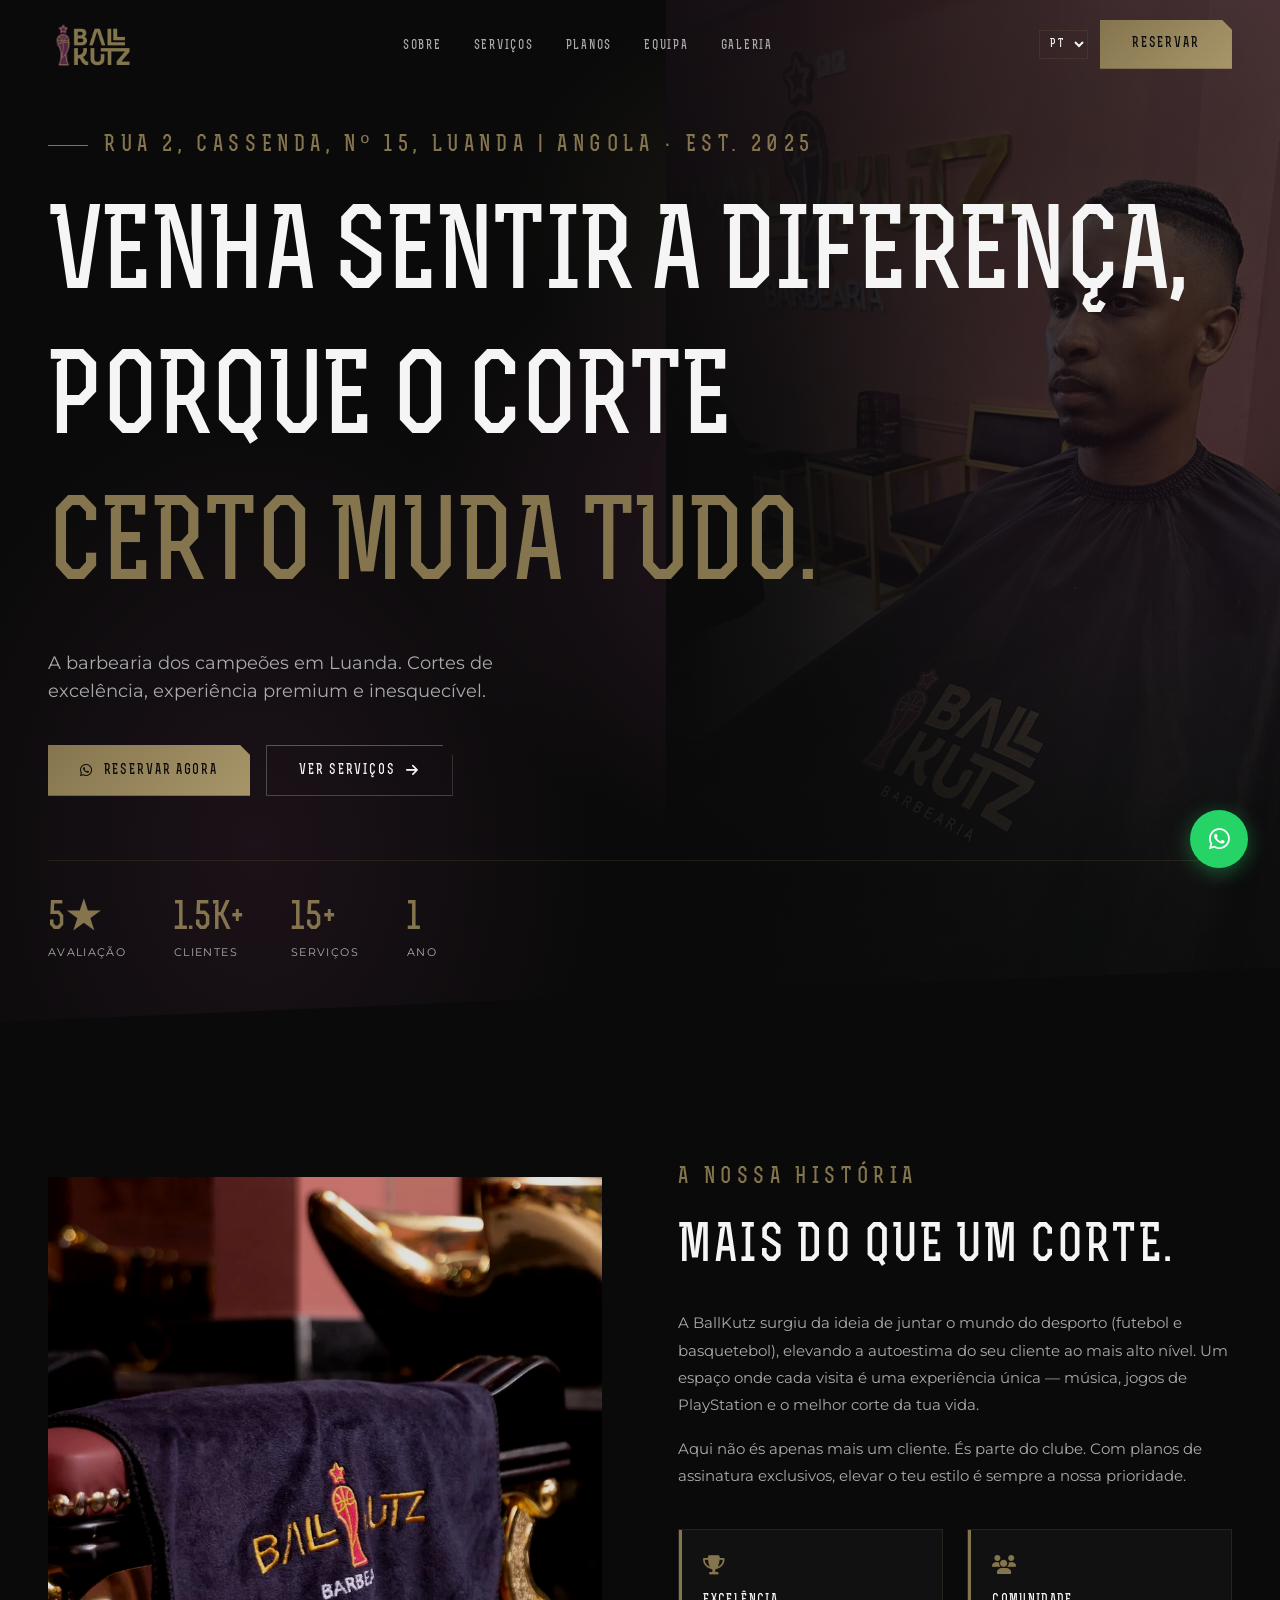
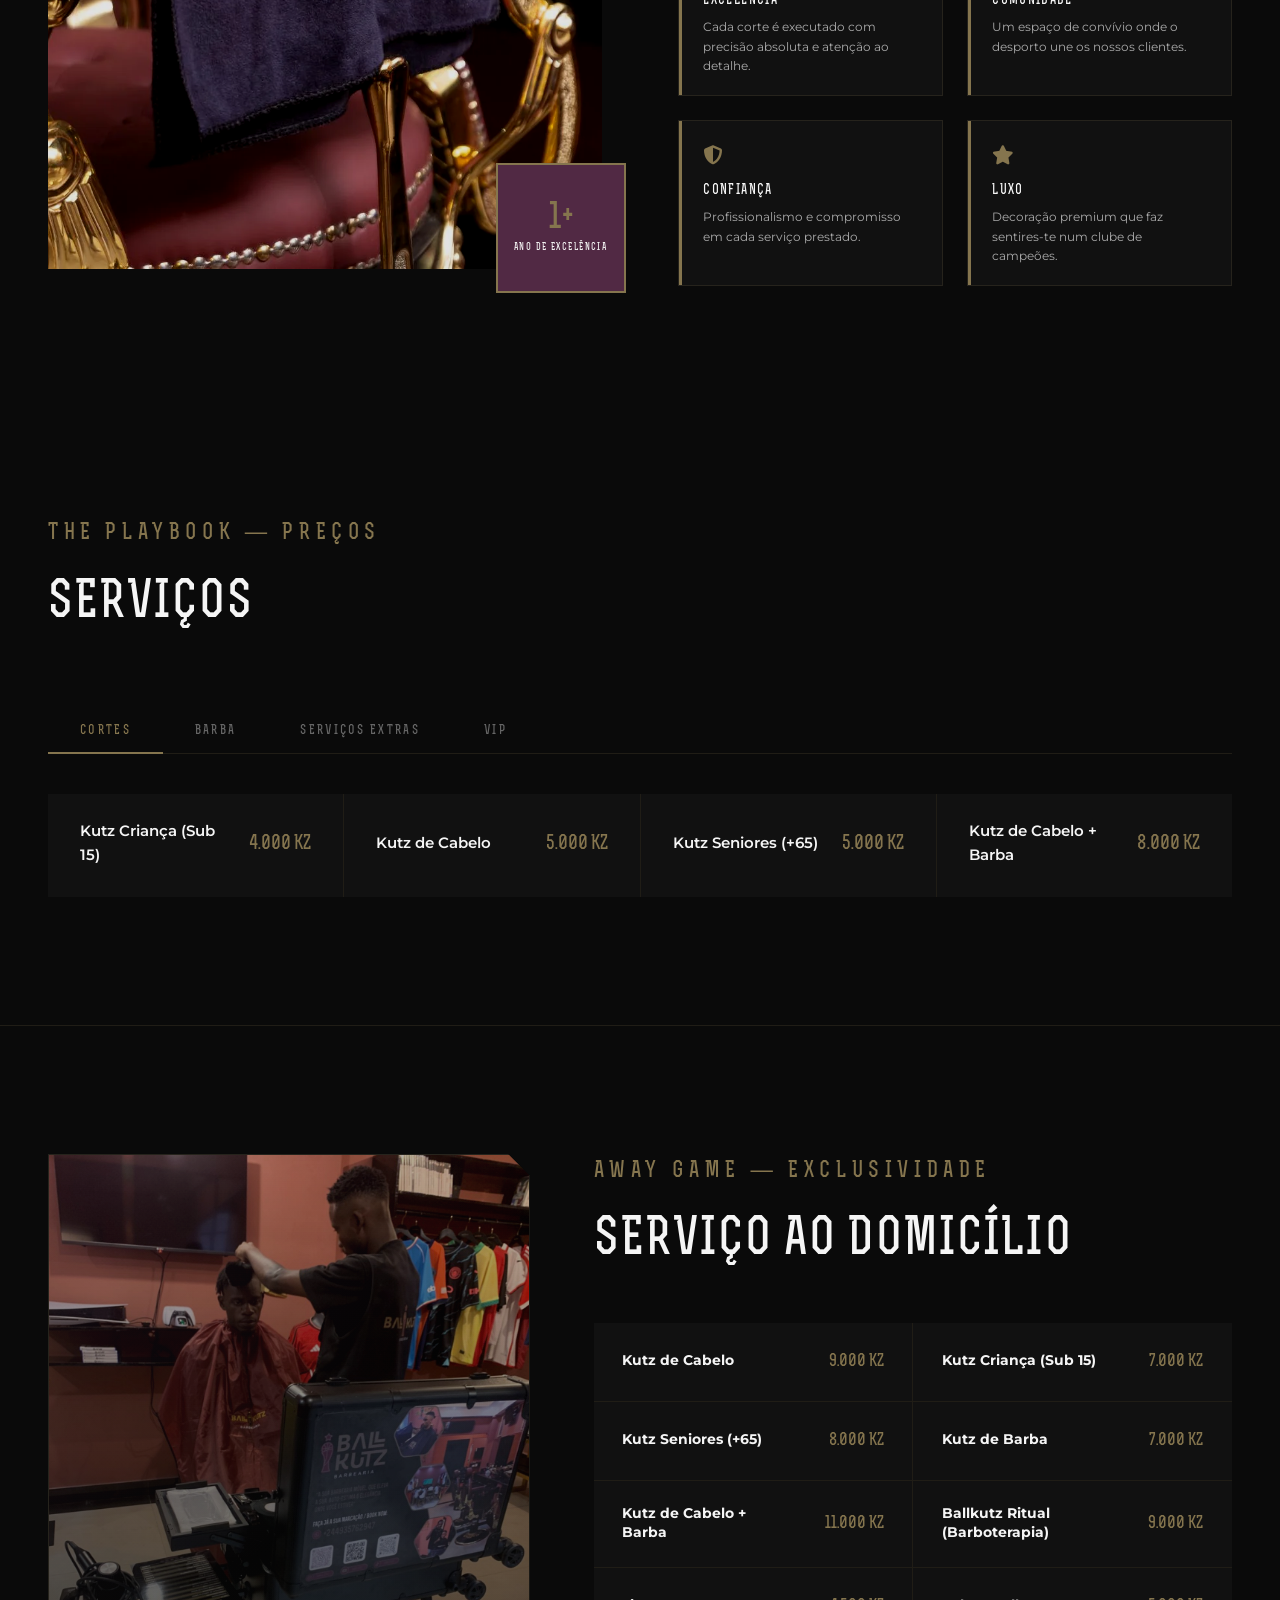
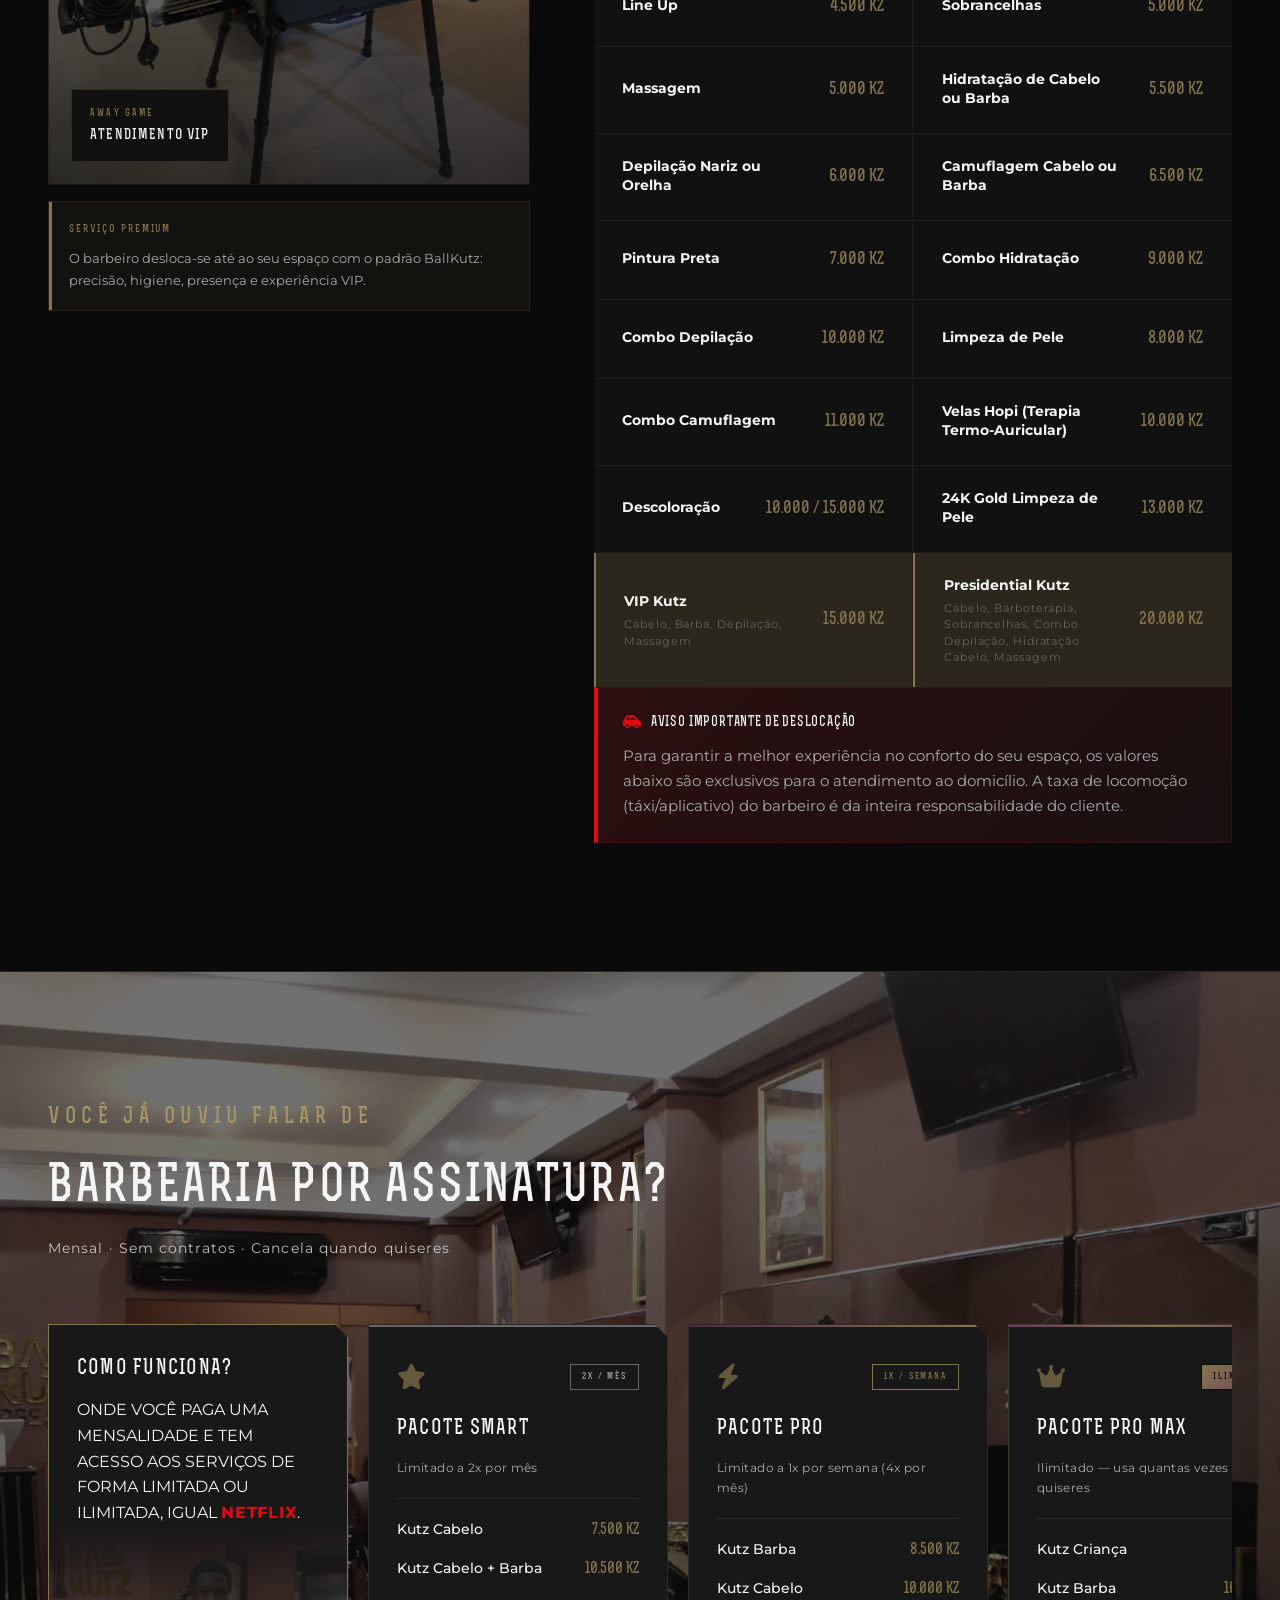
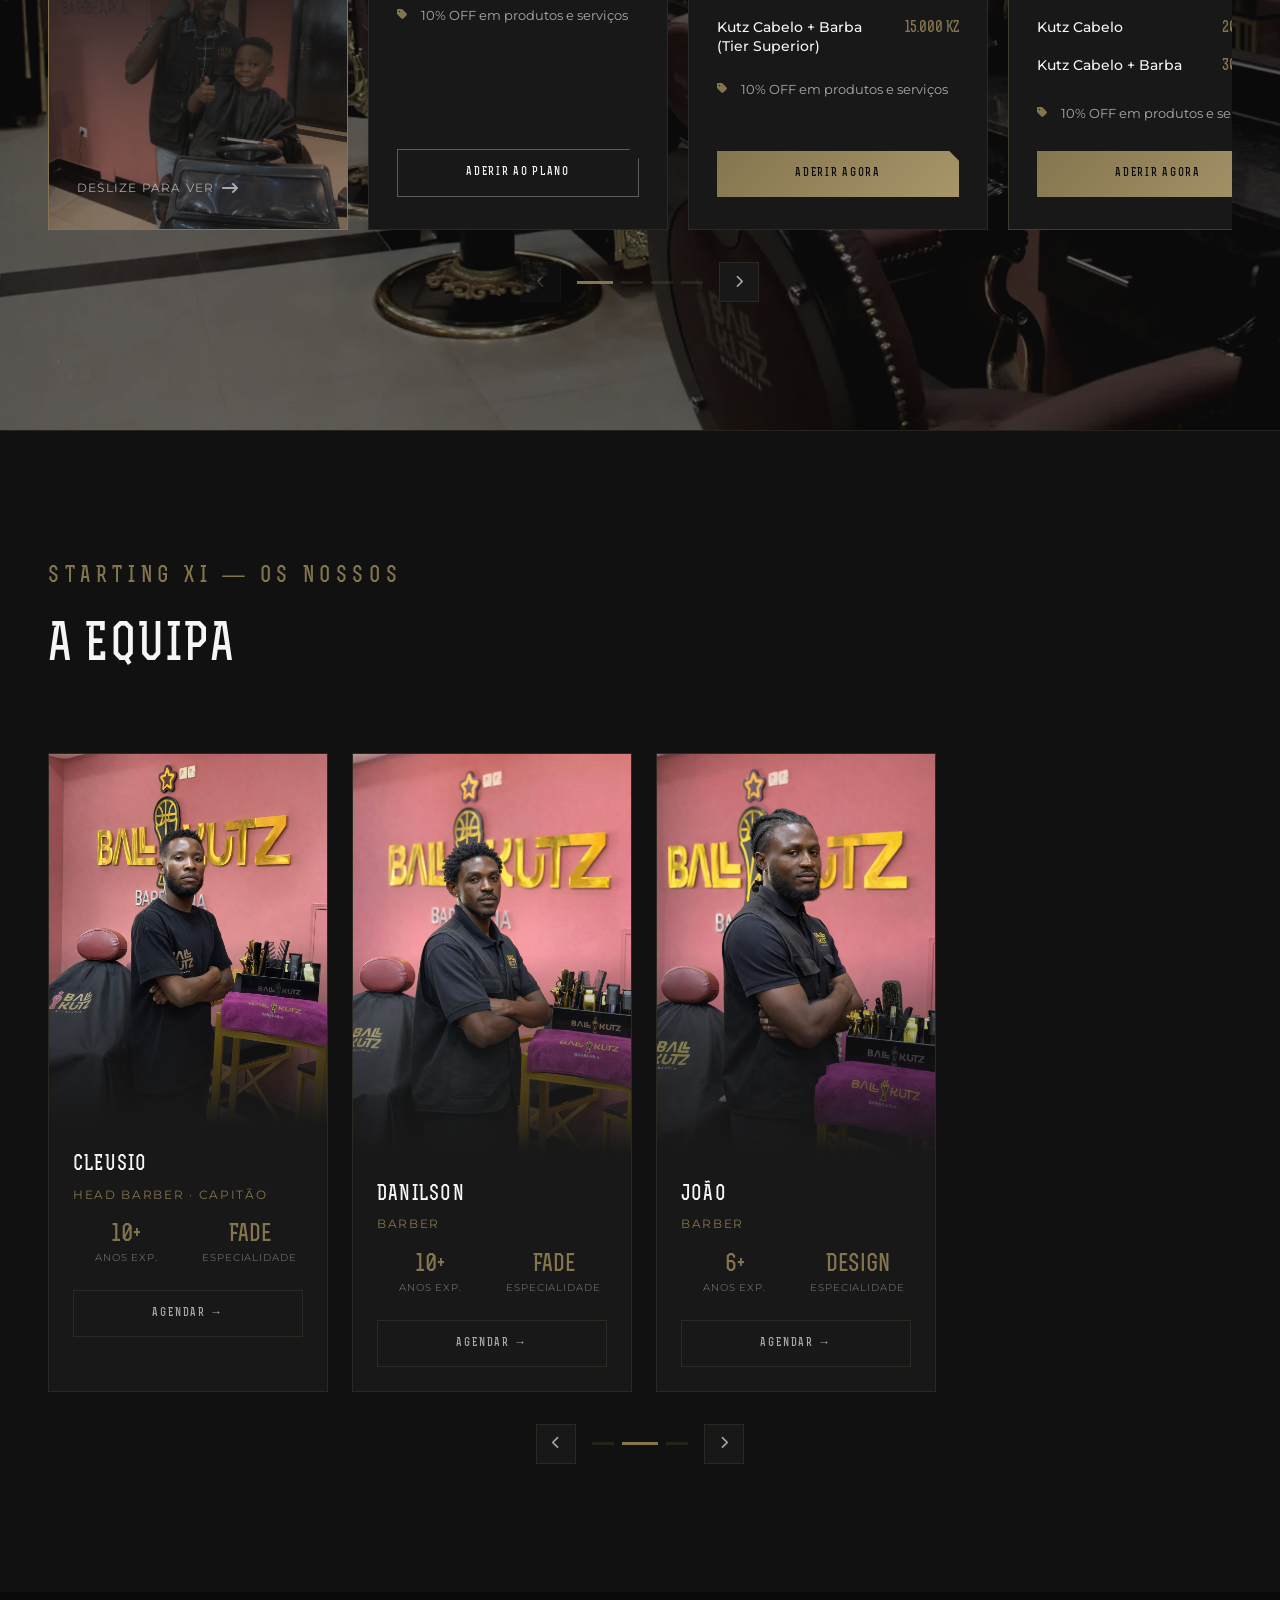
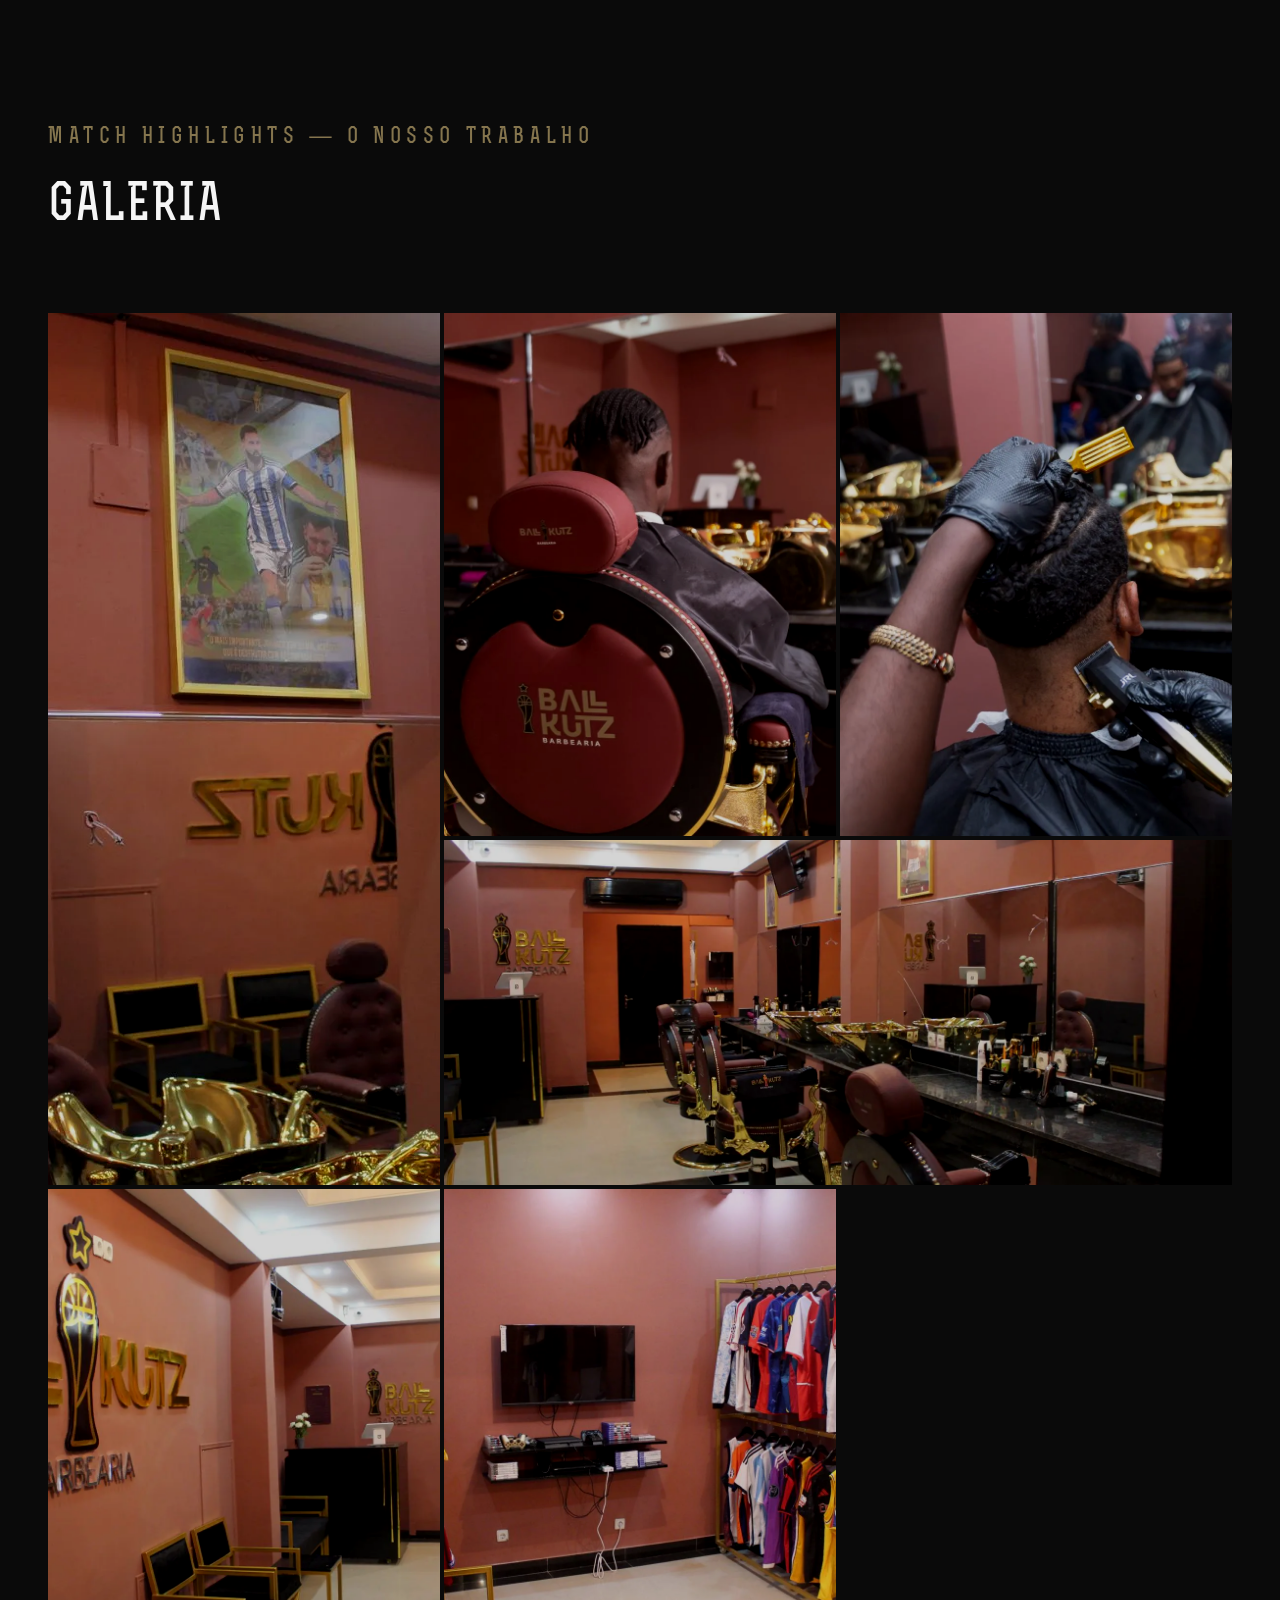
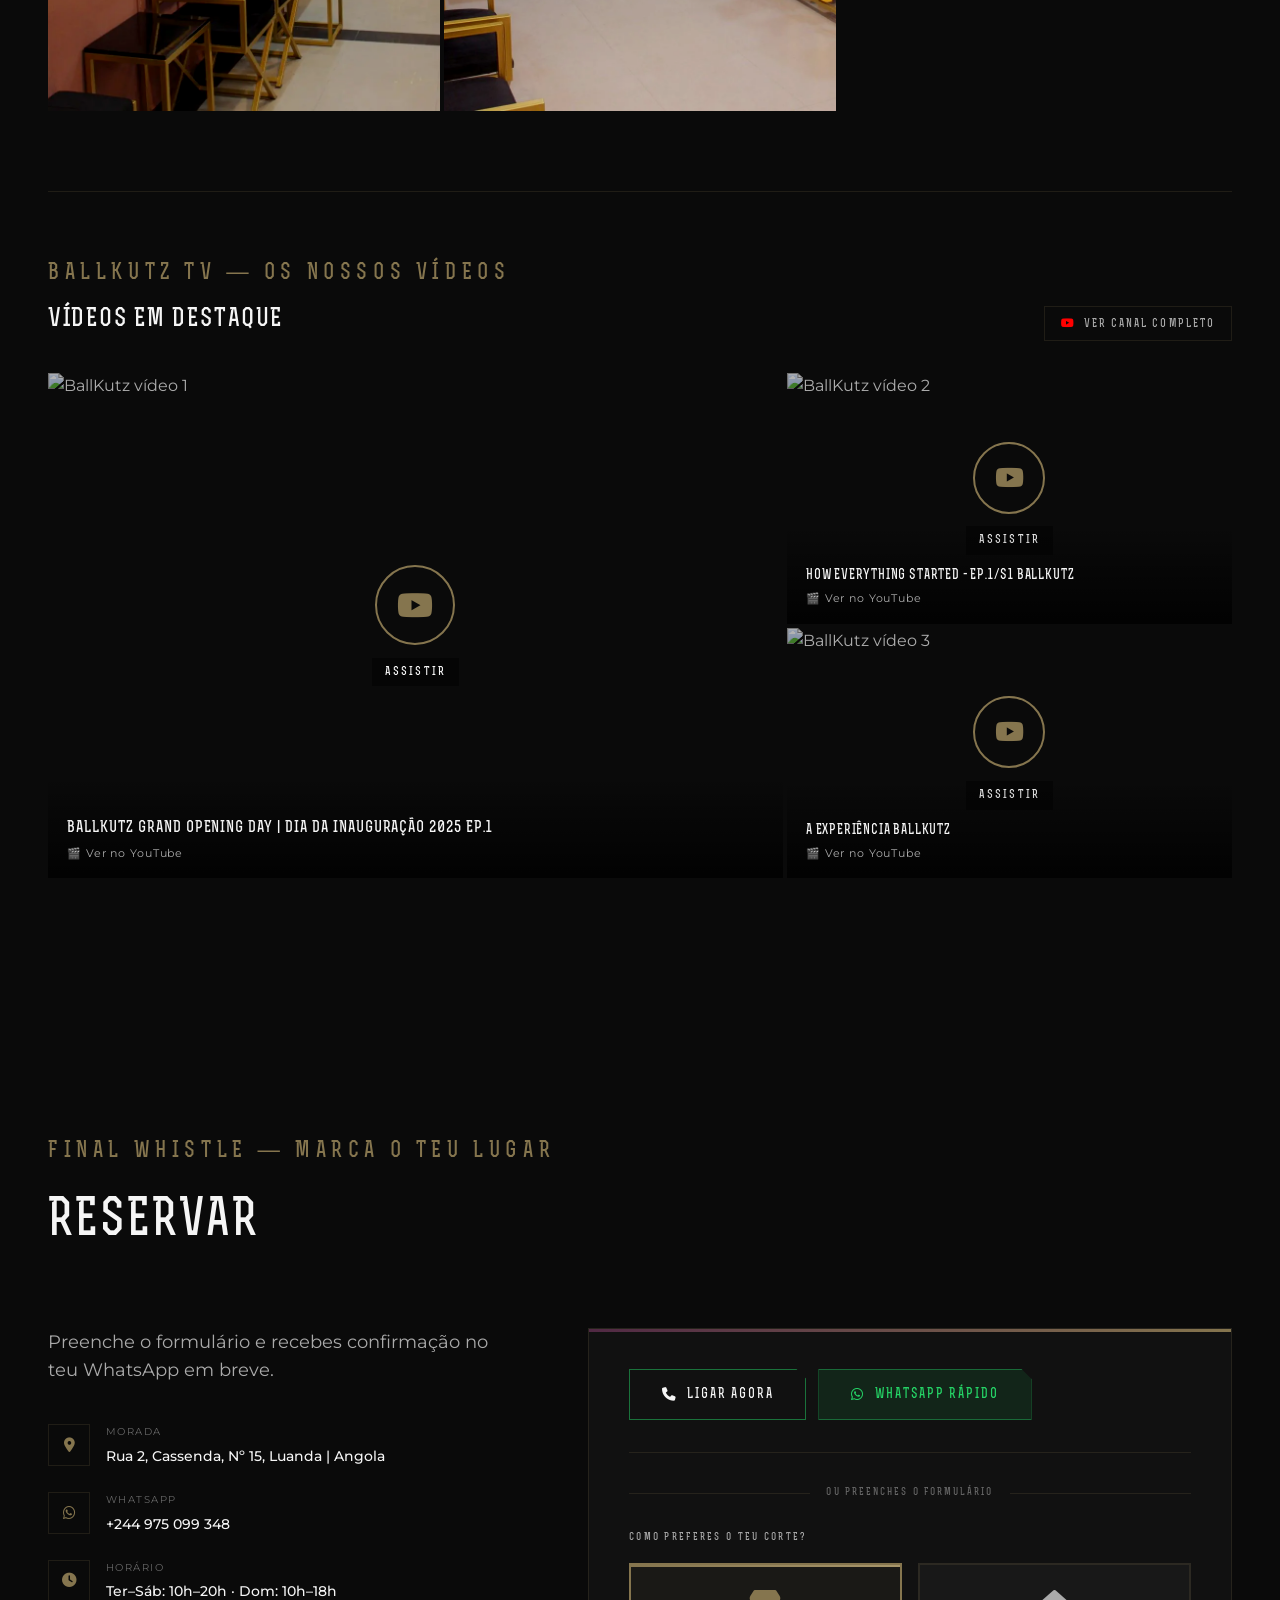
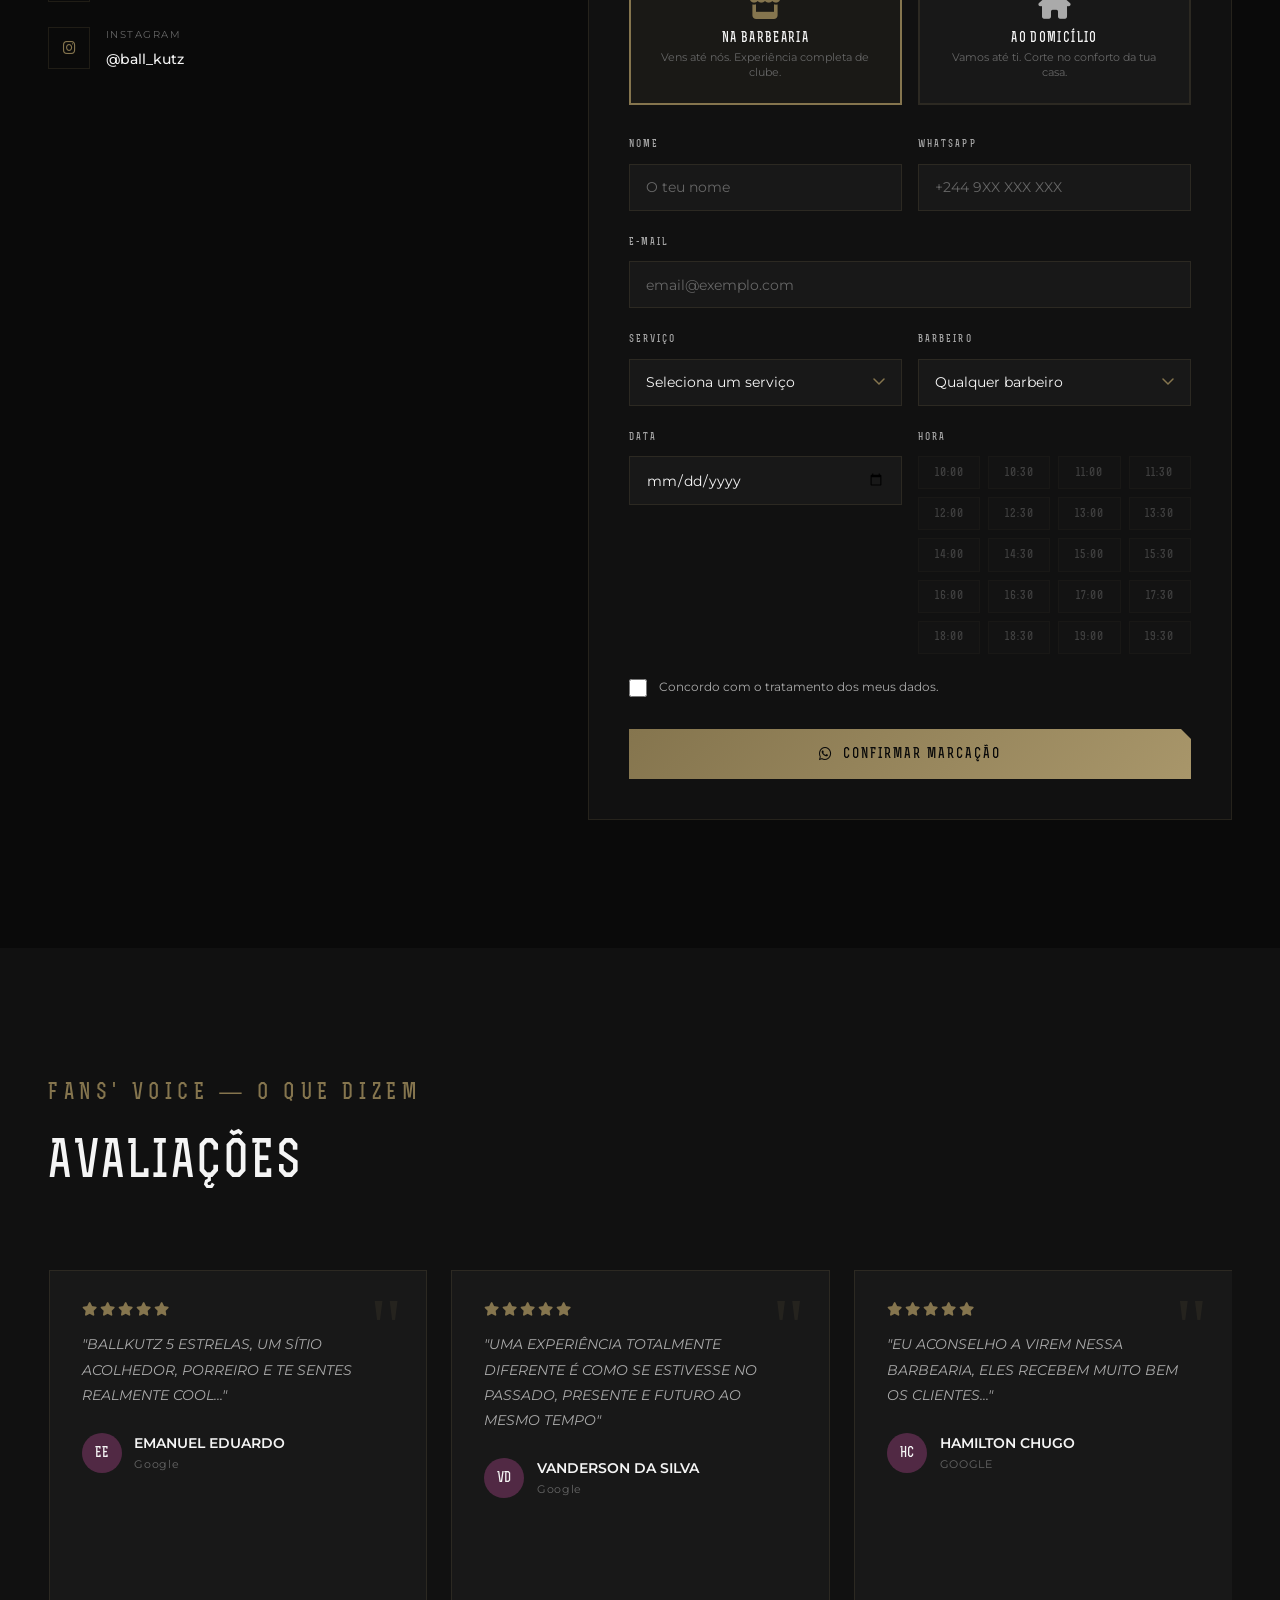
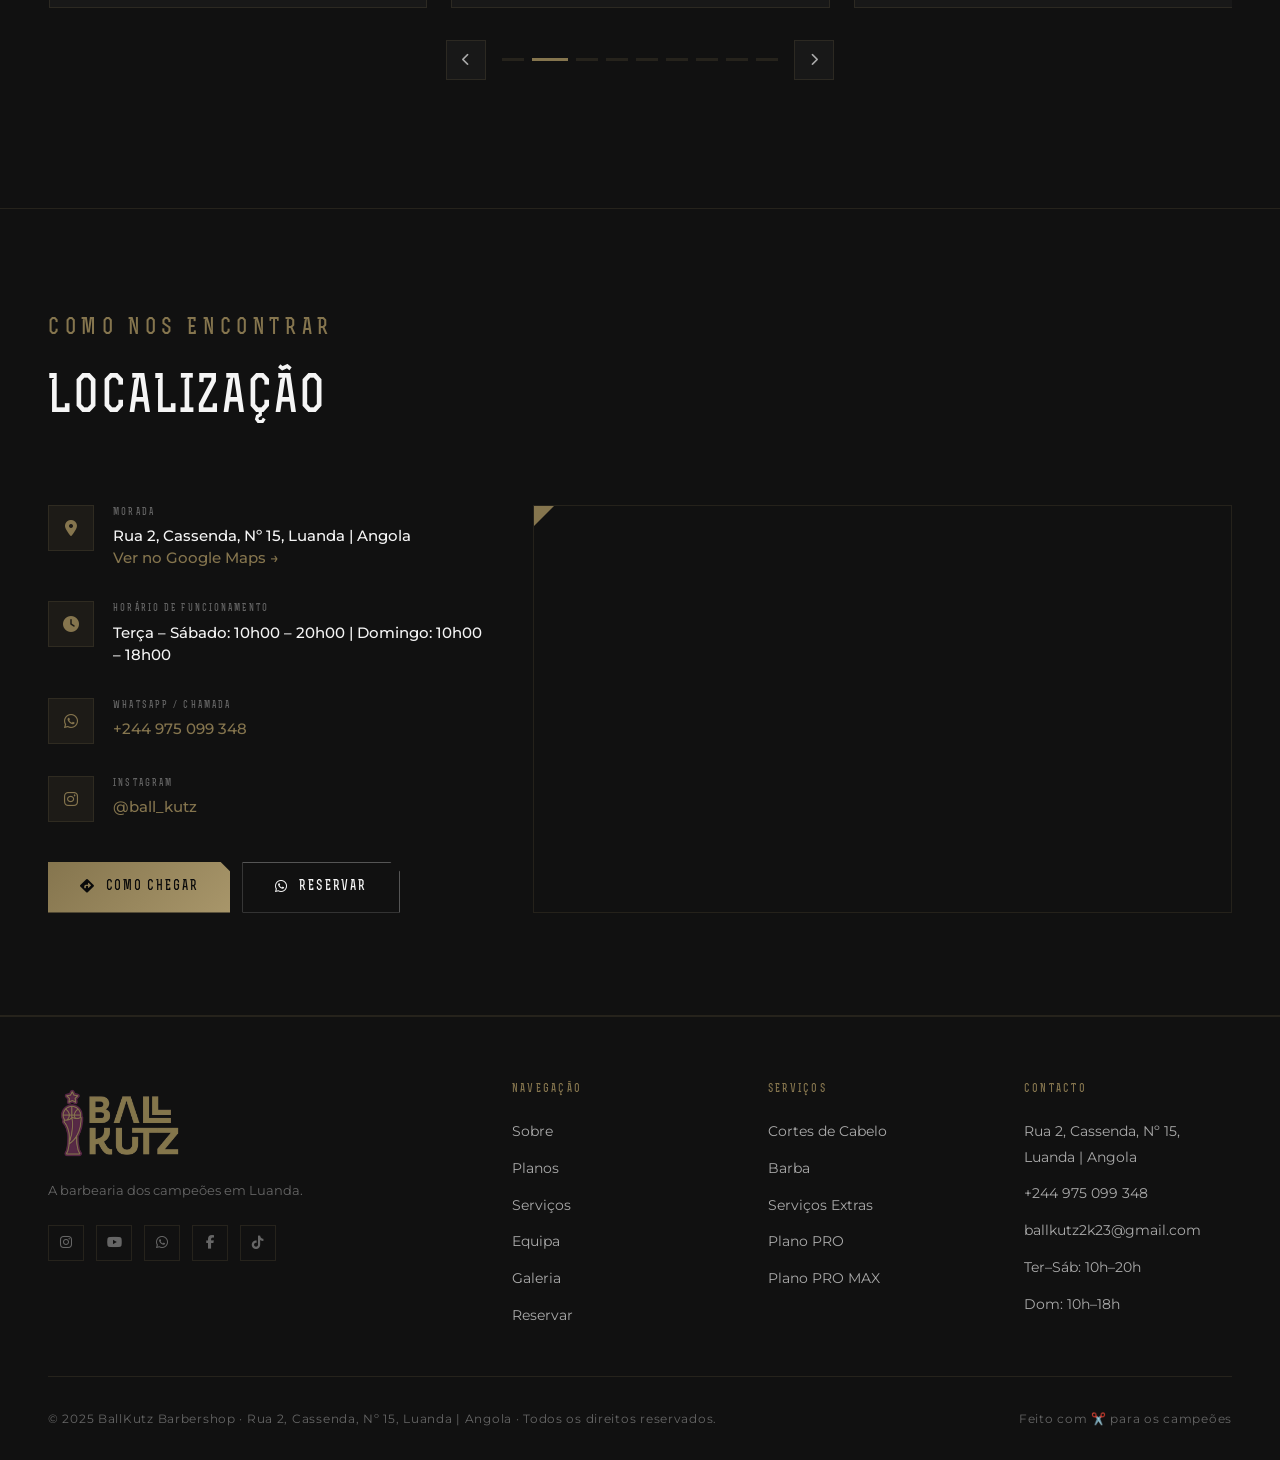
==== index.html @ 7ddb3a32 "leve atualizaçaão preço do domicilio" ====
<!doctype html>
<html lang="pt">
  <head>
    <meta charset="UTF-8" />
    <meta name="viewport" content="width=device-width, initial-scale=1.0" />
    <meta
      name="description"
      content="BallKutz — A Barbearia dos Campeões em Luanda. Cortes de excelência, planos de assinatura PRO & PRO MAX. Reserva já pelo WhatsApp."
    />
    <meta
      name="keywords"
      content="barbearia Luanda, barbershop Angola, corte de cabelo Luanda, BallKutz, fade Angola, barba Luanda"
    />
    <meta name="author" content="BallKutz Barbershop" />
    <meta name="robots" content="index, follow" />
    <title>
      BallKutz | Barbershop — Rua 2, Cassenda, Nº 15, Luanda | Angola
    </title>
    <meta property="og:type" content="business.business" />
    <meta
      property="og:title"
      content="BallKutz | A Barbearia dos Campeões — Luanda"
    />
    <meta
      property="og:description"
      content="Cortes de precisão, experiência de clube premium em Luanda."
    />
    <meta property="og:url" content="https://www.ballkutz.com" />
    <meta property="og:image" content="https://www.ballkutz.com/og-image.jpg" />
    <meta name="theme-color" content="#512944" />
    <meta
      name="facebook-domain-verification"
      content="om4o5a9quz67t06avh0fziy1yuupxy"
    />
    <link rel="shortcut icon" href="img/favicon.png" type="image/x-icon" />
    <link rel="preconnect" href="https://fonts.googleapis.com" />
    <link rel="preconnect" href="https://fonts.gstatic.com" crossorigin />
    <link
      href="https://fonts.googleapis.com/css2?family=Oswald:wght@300;400;600;700&family=Montserrat:wght@300;400;500;600;700&display=swap"
      rel="stylesheet"
    />
    <link
      rel="stylesheet"
      href="https://cdnjs.cloudflare.com/ajax/libs/font-awesome/6.5.1/css/all.min.css"
    />
    <link rel="stylesheet" href="styles.css" />
    <link rel="stylesheet" href="slider-additions.css" />
  </head>

  <body>
    <!-- NAVIGATION -->
    <header class="site-header" id="mainNav" role="banner">
      <div class="container">
        <nav class="nav__inner" aria-label="Primary navigation">
          <a
            href="#"
            class="nav__logo"
            aria-label="BallKutz — página principal"
          >
            <img
              height="50px"
              src="img/fff.png"
              alt="BallKutz Barbershop Logo"
            />
          </a>
          <ul class="nav__links" role="list">
            <li><a href="sobre.html" data-i18n="nav_about">Sobre</a></li>
            <li><a href="#servicos" data-i18n="nav_services">Serviços</a></li>
            <li><a href="#planos" data-i18n="nav_plans">Planos</a></li>
            <li><a href="#equipa" data-i18n="nav_team">Equipa</a></li>
            <li><a href="#galeria" data-i18n="nav_gallery">Galeria</a></li>
          </ul>
          <div class="nav__actions">
            <select
              class="lang-toggle"
              id="langToggle"
              aria-label="Mudar idioma"
              style="
                background: transparent;
                color: var(--white);
                border: 1px solid var(--border);
                padding: 0.4rem;
                cursor: pointer;
                font-family: var(--font-heading);
                letter-spacing: 0.1em;
              "
            >
              <option value="pt" style="color: #000">PT</option>
              <option value="en" style="color: #000">EN</option>
              <option value="fr" style="color: #000">FR</option>
              <option value="es" style="color: #000">ES</option>
              <option value="zh" style="color: #000">ZH</option>
            </select>
            <a
              href="#bookingFormWrap"
              class="btn btn--primary"
              data-i18n="nav_cta"
              >Reservar</a
            >
            <button
              type="button"
              class="nav__hamburger"
              id="hamburger"
              aria-label="Abrir menu"
              aria-expanded="false"
              aria-controls="mobileMenu"
            >
              <i class="fa-solid fa-bars" aria-hidden="true"></i>
            </button>
          </div>
        </nav>
      </div>
    </header>

    <!-- MOBILE DRAWER -->
    <div
      class="nav__mobile"
      id="mobileMenu"
      role="dialog"
      aria-modal="true"
      aria-label="Menu de navegação"
    >
      <button
        type="button"
        class="nav__mobile-close"
        id="mobileClose"
        aria-label="Fechar menu"
      >
        <i class="fa-solid fa-xmark" aria-hidden="true"></i>
      </button>
      <a href="sobre.html" class="mobile-link" data-i18n="nav_about">Sobre</a>
      <a href="#servicos" class="mobile-link" data-i18n="nav_services"
        >Serviços</a
      >
      <a href="#planos" class="mobile-link" data-i18n="nav_plans">Planos</a>
      <a href="#equipa" class="mobile-link" data-i18n="nav_team">Equipa</a>
      <a href="#galeria" class="mobile-link" data-i18n="nav_gallery">Galeria</a>
      <div class="mobile-divider" aria-hidden="true"></div>
      <a
        href="#bookingFormWrap"
        class="btn btn--primary mobile-link"
        data-i18n="nav_cta"
        >Reservar</a
      >
      <a href="tel:+244975099348" class="mobile-call-link"
        ><i class="fa-solid fa-phone" aria-hidden="true"></i> Ligar Agora</a
      >
      <button
        type="button"
        class="mobile-lang"
        id="mobileLangToggle"
        aria-label="Mudar idioma"
      >
        PT / EN
      </button>
    </div>

    <!-- HERO -->
    <section class="hero" id="home">
      <div class="hero__bg"></div>
      <div class="hero__lines"></div>
      <div class="hero__image-wrap" aria-hidden="true">
        <img
          class="hero__image"
          src="img/EE.jpeg"
          alt=""
          loading="eager"
          fetchpriority="high"
        />
      </div>
      <div class="container">
        <div class="hero__content">
          <div class="hero__eyebrow">
            <span class="label" data-i18n="hero_eyebrow"
              >Rua 2, Cassenda, Nº 15, Luanda | Angola · Est. 2025</span
            >
          </div>
          <h1 class="heading-xl hero__headline">
            <span data-i18n="hero_line1"
              >VENHA SENTIR A DIFERENÇA, PORQUE O CORTE </span
            ><br />
            <span class="line-2" data-i18n="hero_line2">CERTO MUDA TUDO.</span>
          </h1>
          <p class="hero__sub" data-i18n="hero_sub">
            A barbearia dos campeões em Luanda. Cortes de excelência,
            experiência premium e inesquecível.
          </p>
          <div class="hero__ctas">
            <a href="#bookingFormWrap" class="btn btn--primary">
              <i class="fa-brands fa-whatsapp"></i>
              <span data-i18n="hero_cta">Reservar Agora</span>
            </a>
            <a href="#servicos" class="btn btn--ghost">
              <span data-i18n="hero_cta2">Ver Serviços</span>
              <i class="fa-solid fa-arrow-right"></i>
            </a>
          </div>
          <div class="hero__stats">
            <div>
              <div class="hero__stat-number">5★</div>
              <div class="hero__stat-label" data-i18n="stat_rating">
                Avaliação
              </div>
            </div>
            <div>
              <div class="hero__stat-number">1.5K+</div>
              <div class="hero__stat-label" data-i18n="stat_clients">
                Clientes
              </div>
            </div>
            <div>
              <div class="hero__stat-number">15+</div>
              <div class="hero__stat-label" data-i18n="stat_services">
                Serviços
              </div>
            </div>
            <div>
              <div class="hero__stat-number">1</div>
              <div class="hero__stat-label" data-i18n="stat_anos">Ano</div>
            </div>
          </div>
        </div>
      </div>
      <div class="hero__diagonal-accent"></div>
    </section>

    <!-- ABOUT -->
    <section class="about" id="sobre" aria-labelledby="about-heading">
      <div class="container">
        <div class="about__layout">
          <div class="about__visual reveal">
            <img
              class="about__visual-main"
              src="img/image-1.webp"
              alt="Interior da BallKutz Barbershop Luanda"
              loading="lazy"
            />

            <div class="about__visual-badge">
              <span class="number">1+</span>
              <span class="text" data-i18n="about_badge"
                >Ano de excelência</span
              >
            </div>
          </div>
          <div class="about__content reveal">
            <span class="label" data-i18n="about_eyebrow"
              >A nossa história</span
            >
            <h2
              id="about-heading"
              class="heading-lg"
              style="margin-top: 0.75rem; margin-bottom: 1.2rem"
              data-i18n="about_title"
            >
              MAIS DO QUE UM CORTE.
            </h2>
            <p
              style="
                font-size: 0.95rem;
                color: var(--grey-light);
                line-height: 1.8;
                margin-bottom: 1rem;
              "
              data-i18n="about_p1"
            >
              A BallKutz surgiu da ideia de juntar o mundo do desporto futebol e
              basketball, elevando a auto-estima do seu cliente ao mais alto
              nível.
            </p>
            <p
              style="
                font-size: 0.95rem;
                color: var(--grey-light);
                line-height: 1.8;
              "
              data-i18n="about_p2"
            >
              Aqui não és apenas mais um cliente. És parte do clube.
            </p>
            <div class="about__values">
              <div class="about__value">
                <div class="about__value-icon">
                  <i class="fa-solid fa-trophy"></i>
                </div>
                <div class="about__value-title" data-i18n="about_v1_title">
                  Excelência
                </div>
                <div class="about__value-text" data-i18n="about_v1_text">
                  Cada corte é executado com precisão absoluta e atenção ao
                  detalhe.
                </div>
              </div>
              <div class="about__value">
                <div class="about__value-icon">
                  <i class="fa-solid fa-users"></i>
                </div>
                <div class="about__value-title" data-i18n="about_v2_title">
                  Comunidade
                </div>
                <div class="about__value-text" data-i18n="about_v2_text">
                  Um espaço de convívio onde o desporto une os nossos clientes.
                </div>
              </div>
              <div class="about__value">
                <div class="about__value-icon">
                  <i class="fa-solid fa-shield-halved"></i>
                </div>
                <div class="about__value-title" data-i18n="about_v3_title">
                  Confiança
                </div>
                <div class="about__value-text" data-i18n="about_v3_text">
                  Profissionalismo e compromisso em cada serviço prestado.
                </div>
              </div>
              <div class="about__value">
                <div class="about__value-icon">
                  <i class="fa-solid fa-star"></i>
                </div>
                <div class="about__value-title" data-i18n="about_v4_title">
                  Luxo
                </div>
                <div class="about__value-text" data-i18n="about_v4_text">
                  Decoração premium que faz sentires-te num clube de campeões.
                </div>
              </div>
            </div>
          </div>
        </div>
      </div>
    </section>

    <!-- SERVIÇOS -->
    <section class="section" id="servicos">
      <div class="container">
        <div class="section-header reveal">
          <span class="label" data-i18n="services_eyebrow"
            >The Playbook — Preços</span
          >
          <h2 class="heading-lg" data-i18n="services_title">SERVIÇOS</h2>
        </div>
        <div
          class="services__tabs reveal"
          role="tablist"
          aria-label="Categorias de Serviços"
        >
          <button
            type="button"
            class="tab-btn active"
            role="tab"
            aria-selected="true"
            aria-controls="tab-cortes"
            data-tab="cortes"
            data-i18n="tab_cortes"
          >
            Cortes
          </button>
          <button
            type="button"
            class="tab-btn"
            role="tab"
            aria-selected="false"
            aria-controls="tab-barba"
            data-tab="barba"
            data-i18n="tab_barba"
          >
            Barba
          </button>
          <button
            type="button"
            class="tab-btn"
            role="tab"
            aria-selected="false"
            aria-controls="tab-estetica"
            data-tab="estetica"
            data-i18n="tab_estetica"
          >
            Serviços Extras
          </button>
          <button
            type="button"
            class="tab-btn"
            role="tab"
            aria-selected="false"
            aria-controls="tab-vip"
            data-tab="vip"
            data-i18n="tab_vip"
          >
            VIP
          </button>
          <!-- <button type="button" class="tab-btn" role="tab" aria-selected="false" aria-controls="tab-domicilio"
          data-tab="domicilio" data-i18n="tab_domicilio">Ao Domicílio</button> -->
        </div>
        <!-- Cortes -->
        <div
          class="tab-panel active"
          id="tab-cortes"
          role="tabpanel"
          tabindex="0"
        >
          <div class="services__grid reveal">
            <div
              class="service-item"
              data-service="Kutz Criança (Sub 15)"
              tabindex="0"
              role="button"
            >
              <div class="service-item__info">
                <div class="service-item__name" data-i18n="srv_kutz_crianca">
                  Kutz Criança (Sub 15)
                </div>
              </div>
              <div class="service-item__price">4.000 KZ</div>
            </div>
            <div
              class="service-item"
              data-service="Kutz de Cabelo"
              tabindex="0"
              role="button"
            >
              <div class="service-item__info">
                <div class="service-item__name" data-i18n="srv_kutz_cabelo">
                  Kutz de Cabelo
                </div>
              </div>
              <div class="service-item__price">5.000 KZ</div>
            </div>

            <div
              class="service-item"
              data-service="Kutz Seniores (+65)"
              tabindex="0"
              role="button"
            >
              <div class="service-item__info">
                <div class="service-item__name" data-i18n="srv_kutz_senior">
                  Kutz Seniores (+65)
                </div>
              </div>
              <div class="service-item__price">5.000 KZ</div>
            </div>
            <div
              class="service-item"
              data-service="Kutz de Cabelo + Barba"
              tabindex="0"
              role="button"
            >
              <div class="service-item__info">
                <div
                  class="service-item__name"
                  data-i18n="srv_kutz_cabelo_barba"
                >
                  Kutz de Cabelo + Barba
                </div>
              </div>
              <div class="service-item__price">8.000 KZ</div>
            </div>
          </div>
        </div>
        <!-- Barba -->
        <div class="tab-panel" id="tab-barba" role="tabpanel" tabindex="0">
          <div class="services__grid reveal">
            <div
              class="service-item"
              data-service="Kutz de Barba"
              tabindex="0"
              role="button"
            >
              <div class="service-item__info">
                <div class="service-item__name" data-i18n="srv_kutz_barba">
                  Kutz de Barba
                </div>
              </div>
              <div class="service-item__price">4.000 KZ</div>
            </div>

            <div
              class="service-item"
              data-service="Ballkutz Ritual (Barboterapia)"
              tabindex="0"
              role="button"
            >
              <div class="service-item__info">
                <div class="service-item__name" data-i18n="srv_ritual_barba">
                  Ballkutz Ritual (Barboterapia)
                </div>
              </div>
              <div class="service-item__price">6.000 KZ</div>
            </div>
          </div>
        </div>
        <!-- Estética -->
        <div class="tab-panel" id="tab-estetica" role="tabpanel" tabindex="0">
          <div class="services__grid reveal">
            <div
              class="service-item"
              data-service="Line Up"
              tabindex="0"
              role="button"
            >
              <div class="service-item__info">
                <div class="service-item__name" data-i18n="srv_lineup">
                  Line Up
                </div>
              </div>
              <div class="service-item__price">1.500 KZ</div>
            </div>
            <div
              class="service-item"
              data-service="Sobrancelhas"
              tabindex="0"
              role="button"
            >
              <div class="service-item__info">
                <div class="service-item__name" data-i18n="srv_sobrancelhas">
                  Sobrancelhas
                </div>
              </div>
              <div class="service-item__price">2.000 KZ</div>
            </div>
            <div
              class="service-item"
              data-service="Massagem"
              tabindex="0"
              role="button"
            >
              <div class="service-item__info">
                <div class="service-item__name" data-i18n="srv_massagem">
                  Massagem
                </div>
              </div>
              <div class="service-item__price">2.000 KZ</div>
            </div>
            <div
              class="service-item"
              data-service="Hidratação de Cabelo ou Barba"
              tabindex="0"
              role="button"
            >
              <div class="service-item__info">
                <div class="service-item__name" data-i18n="srv_hidratacao">
                  Hidratação de Cabelo ou Barba
                </div>
              </div>
              <div class="service-item__price">2.500 KZ</div>
            </div>
            <div
              class="service-item"
              data-service="Depilação Nariz ou Orelha"
              tabindex="0"
              role="button"
            >
              <div class="service-item__info">
                <div class="service-item__name" data-i18n="srv_depilacao">
                  Depilação Nariz ou Orelha
                </div>
              </div>
              <div class="service-item__price">3.000 KZ</div>
            </div>
            <div
              class="service-item"
              data-service="Camuflagem Cabelo ou Barba"
              tabindex="0"
              role="button"
            >
              <div class="service-item__info">
                <div class="service-item__name" data-i18n="srv_camuflagem">
                  Camuflagem Cabelo ou Barba
                </div>
              </div>
              <div class="service-item__price">3.500 KZ</div>
            </div>
            <div
              class="service-item"
              data-service="Pintura Preta"
              tabindex="0"
              role="button"
            >
              <div class="service-item__info">
                <div class="service-item__name" data-i18n="srv_pintura">
                  Pintura Preta
                </div>
              </div>
              <div class="service-item__price">4.000 KZ</div>
            </div>
            <div
              class="service-item"
              data-service="Combo Hidratação"
              tabindex="0"
              role="button"
            >
              <div class="service-item__info">
                <div
                  class="service-item__name"
                  data-i18n="srv_combo_hidratacao"
                >
                  Combo Hidratação
                </div>
              </div>
              <div class="service-item__price">4.000 KZ</div>
            </div>
            <div
              class="service-item"
              data-service="Combo Depilação"
              tabindex="0"
              role="button"
            >
              <div class="service-item__info">
                <div class="service-item__name" data-i18n="srv_combo_depilacao">
                  Combo Depilação
                </div>
              </div>
              <div class="service-item__price">5.000 KZ</div>
            </div>
            <div
              class="service-item"
              data-service="Limpeza Facial"
              tabindex="0"
              role="button"
            >
              <div class="service-item__info">
                <div class="service-item__name" data-i18n="srv_limpeza">
                  Limpeza Facial
                </div>
              </div>
              <div class="service-item__price">5.000 KZ</div>
            </div>
            <div
              class="service-item"
              data-service="Combo Camuflagem"
              tabindex="0"
              role="button"
            >
              <div class="service-item__info">
                <div
                  class="service-item__name"
                  data-i18n="srv_combo_camuflagem"
                >
                  Combo Camuflagem
                </div>
              </div>
              <div class="service-item__price">6.000 KZ</div>
            </div>
            <div
              class="service-item"
              data-service="Velas Hopi (Terapia Termo-Auricular)"
              tabindex="0"
              role="button"
            >
              <div class="service-item__info">
                <div class="service-item__name" data-i18n="srv_velas_hopi">
                  Velas Hopi (Terapia Termo-Auricular)
                </div>
              </div>
              <div class="service-item__price">7.000 KZ</div>
            </div>
            <div
              class="service-item"
              data-service="Descoloração"
              tabindex="0"
              role="button"
            >
              <div class="service-item__info">
                <div class="service-item__name" data-i18n="srv_descoloracao">
                  Descoloração
                </div>
              </div>
              <div class="service-item__price">7.000 / 12.000 KZ</div>
            </div>
            <div
              class="service-item"
              data-service="24K Gold Limpeza de Pele"
              tabindex="0"
              role="button"
            >
              <div class="service-item__info">
                <div class="service-item__name" data-i18n="srv_24k_limpeza">
                  24K Gold Limpeza de Pele
                </div>
              </div>
              <div class="service-item__price">10.000</div>
            </div>
          </div>
        </div>
        <!-- VIP -->
        <div class="tab-panel" id="tab-vip" role="tabpanel" tabindex="0">
          <div class="services__grid reveal">
            <div
              class="service-item"
              data-service="VIP Kutz"
              tabindex="0"
              role="button"
            >
              <div class="service-item__info">
                <div class="service-item__name" data-i18n="srv_vip_kutz">
                  VIP Kutz
                </div>
                <div
                  class="service-item__duration"
                  data-i18n="srv_vip_kutz_desc"
                >
                  Cabelo, Barba, Depilação, Massagem
                </div>
              </div>
              <div class="service-item__price">10.000 KZ</div>
            </div>
            <div
              class="service-item"
              data-service="Presidential Kutz"
              tabindex="0"
              role="button"
            >
              <div class="service-item__info">
                <div class="service-item__name" data-i18n="srv_presidential">
                  Presidential Kutz
                </div>
                <div
                  class="service-item__duration"
                  data-i18n="srv_presidential_desc"
                >
                  Cabelo, Barboterapia, Sobrancelhas, Combo Depilação,
                  Hidratação Cabelo, Massagem
                </div>
              </div>
              <div class="service-item__price">15.000 KZ</div>
            </div>
          </div>
        </div>
        <!-- Ao Domicílio
      <div class="tab-panel" id="tab-domicilio" role="tabpanel" tabindex="0">
        <div class="services__grid reveal">

          <div class="service-item" data-service="Kutz de Cabelo (Domicílio)" tabindex="0" role="button">
            <div class="service-item__info">
              <div class="service-item__name" data-i18n="srv_kutz_cabelo">Kutz de Cabelo</div>
            </div>
            <div class="service-item__price">7.000 KZ</div>
          </div>
          <div class="service-item" data-service="Kutz Criança Sub 15 (Domicílio)" tabindex="0" role="button">
            <div class="service-item__info">
              <div class="service-item__name" data-i18n="srv_kutz_crianca">Kutz Criança (Sub 15)</div>
            </div>
            <div class="service-item__price">6.000 KZ</div>
          </div>
          <div class="service-item" data-service="Kutz Seniores +65 (Domicílio)" tabindex="0" role="button">
            <div class="service-item__info">
              <div class="service-item__name" data-i18n="srv_kutz_senior">Kutz Seniores (+65)</div>
            </div>
            <div class="service-item__price">7.000 KZ</div>
          </div>
          <div class="service-item" data-service="Kutz de Barba (Domicílio)" tabindex="0" role="button">
            <div class="service-item__info">
              <div class="service-item__name" data-i18n="srv_kutz_barba">Kutz de Barba</div>
            </div>
            <div class="service-item__price">6.000 KZ</div>
          </div>
          <div class="service-item" data-service="Kutz de Cabelo + Barba (Domicílio)" tabindex="0" role="button">
            <div class="service-item__info">
              <div class="service-item__name" data-i18n="srv_kutz_cabelo_barba">Kutz de Cabelo + Barba</div>
            </div>
            <div class="service-item__price">9.000 KZ</div>
          </div>
          <div class="service-item" data-service="Ballkutz Ritual Barboterapia (Domicílio)" tabindex="0" role="button">
            <div class="service-item__info">
              <div class="service-item__name" data-i18n="srv_ritual_barba">Ballkutz Ritual (Barboterapia)</div>
            </div>
            <div class="service-item__price">9.000 KZ</div>
          </div>
          <div class="service-item" data-service="Line Up (Domicílio)" tabindex="0" role="button">
            <div class="service-item__info">
              <div class="service-item__name" data-i18n="srv_lineup">Line Up</div>
            </div>
            <div class="service-item__price">4.500 KZ</div>
          </div>

          <div class="service-item" data-service="Sobrancelhas (Domicílio)" tabindex="0" role="button">
            <div class="service-item__info">
              <div class="service-item__name" data-i18n="srv_sobrancelhas">Sobrancelhas</div>
            </div>
            <div class="service-item__price">5.000 KZ</div>
          </div>
          <div class="service-item" data-service="Massagem (Domicílio)" tabindex="0" role="button">
            <div class="service-item__info">
              <div class="service-item__name" data-i18n="srv_massagem">Massagem</div>
            </div>
            <div class="service-item__price">5.000 KZ</div>
          </div>
          <div class="service-item" data-service="Hidratação de Cabelo ou Barba (Domicílio)" tabindex="0" role="button">
            <div class="service-item__info">
              <div class="service-item__name" data-i18n="srv_hidratacao">Hidratação de Cabelo ou Barba</div>
            </div>
            <div class="service-item__price">5.500 KZ</div>
          </div>
          <div class="service-item" data-service="Depilação Nariz ou Orelha (Domicílio)" tabindex="0" role="button">
            <div class="service-item__info">
              <div class="service-item__name" data-i18n="srv_depilacao">Depilação Nariz ou Orelha</div>
            </div>
            <div class="service-item__price">6.000 KZ</div>
          </div>
          <div class="service-item" data-service="Camuflagem Cabelo ou Barba (Domicílio)" tabindex="0" role="button">
            <div class="service-item__info">
              <div class="service-item__name" data-i18n="srv_camuflagem">Camuflagem Cabelo ou Barba</div>
            </div>
            <div class="service-item__price">6.500 KZ</div>
          </div>
          <div class="service-item" data-service="Pintura Preta (Domicílio)" tabindex="0" role="button">
            <div class="service-item__info">
              <div class="service-item__name" data-i18n="srv_pintura">Pintura Preta</div>
            </div>
            <div class="service-item__price">7.000 KZ</div>
          </div>
          <div class="service-item" data-service="Combo Hidratação (Domicílio)" tabindex="0" role="button">
            <div class="service-item__info">
              <div class="service-item__name" data-i18n="srv_combo_hidratacao">Combo Hidratação</div>
            </div>
            <div class="service-item__price">7.000 KZ</div>
          </div>
          <div class="service-item" data-service="Combo Depilação (Domicílio)" tabindex="0" role="button">
            <div class="service-item__info">
              <div class="service-item__name" data-i18n="srv_combo_depilacao">Combo Depilação</div>
            </div>
            <div class="service-item__price">8.000 KZ</div>
          </div>
          <div class="service-item" data-service="Limpeza de Pele (Domicílio)" tabindex="0" role="button">
            <div class="service-item__info">
              <div class="service-item__name" data-i18n="srv_limpeza">Limpeza de Pele</div>
            </div>
            <div class="service-item__price">8.000 KZ</div>
          </div>
          <div class="service-item" data-service="Combo Camuflagem (Domicílio)" tabindex="0" role="button">
            <div class="service-item__info">
              <div class="service-item__name" data-i18n="srv_combo_camuflagem">Combo Camuflagem</div>
            </div>
            <div class="service-item__price">9.000 KZ</div>
          </div>
          <div class="service-item" data-service="Velas Hopi (Domicílio)" tabindex="0" role="button">
            <div class="service-item__info">
              <div class="service-item__name" data-i18n="srv_velas_hopi">Velas Hopi (Terapia Termo-Auricular)</div>
            </div>
            <div class="service-item__price">10.000 KZ</div>
          </div>
          <div class="service-item" data-service="Descoloração (Domicílio)" tabindex="0" role="button">
            <div class="service-item__info">
              <div class="service-item__name" data-i18n="srv_descoloracao">Descoloração</div>
            </div>
            <div class="service-item__price">10.000 / 15.000 KZ</div>
          </div>
          <div class="service-item" data-service="24K Gold Limpeza de Pele (Domicílio)" tabindex="0" role="button">
            <div class="service-item__info">
              <div class="service-item__name" data-i18n="srv_24k_limpeza">24K Gold Limpeza de Pele</div>
            </div>
            <div class="service-item__price">13.000 KZ</div>
          </div>
          <div class="service-item" data-service="VIP Kutz (Domicílio)" tabindex="0" role="button">
            <div class="service-item__info">
              <div class="service-item__name" data-i18n="srv_vip_kutz">VIP Kutz</div>
              <div class="service-item__duration" data-i18n="srv_vip_kutz_desc">Cabelo, Barba, Depilação, Massagem</div>
            </div>
            <div class="service-item__price">13.000 KZ</div>
          </div>
          <div class="service-item" data-service="Presidential Kutz (Domicílio)" tabindex="0" role="button">
            <div class="service-item__info">
              <div class="service-item__name" data-i18n="srv_presidential">Presidential Kutz</div>
              <div class="service-item__duration" data-i18n="srv_presidential_desc">Cabelo, Barboterapia, Sobrancelhas,
                Combo Depilação, Hidratação Cabelo, Massagem</div>
            </div>
            <div class="service-item__price">18.000 KZ</div>
          </div>
        </div>
      </div> -->
      </div>
    </section>

    <!-- SERVIÇOS AO DOMICÍLIO -->
    <section class="section home-service" id="domicilio">
      <div class="container">
        <div class="home-service__layout">
          <!-- COLUNA ESQUERDA: IMAGEM + CARD -->
          <aside class="home-service__aside">
            <div class="home-service__media reveal">
              <img
                src="img/sss.jpeg"
                alt="Barbeiro BallKutz realizando atendimento ao domicílio"
                class="home-service__image"
              />

              <div class="home-service__media-badge">
                <span>Away Game</span>
                <strong>Atendimento VIP</strong>
              </div>
            </div>

            <div class="home-service__side-note reveal">
              <span>Serviço Premium</span>
              <p>
                O barbeiro desloca-se até ao seu espaço com o padrão BallKutz:
                precisão, higiene, presença e experiência VIP.
              </p>
            </div>
          </aside>

          <!-- COLUNA DIREITA: CONTEÚDO + SERVIÇOS + AVISO -->
          <div class="home-service__content">
            <div class="section-header reveal">
              <span class="label" data-i18n="home_srv_eyebrow"
                >Away Game — Exclusividade</span
              >
              <h2 class="heading-lg" data-i18n="home_srv_title">
                SERVIÇO AO DOMICÍLIO
              </h2>
            </div>

            <div class="services__grid reveal">
              <div class="service-item">
                <div class="service-item__info">
                  <div class="service-item__name">
                    <span data-i18n="srv_kutz_cabelo">Kutz de Cabelo</span>
                  </div>
                </div>
                <div class="service-item__price">9.000 KZ</div>
              </div>

              <div class="service-item">
                <div class="service-item__info">
                  <div class="service-item__name">
                    <span data-i18n="srv_kutz_crianca"
                      >Kutz Criança (Sub 15)</span
                    >
                  </div>
                </div>
                <div class="service-item__price">7.000 KZ</div>
              </div>

              <div class="service-item">
                <div class="service-item__info">
                  <div class="service-item__name">
                    <span data-i18n="srv_kutz_senior">Kutz Seniores (+65)</span>
                  </div>
                </div>
                <div class="service-item__price">8.000 KZ</div>
              </div>

              <div class="service-item">
                <div class="service-item__info">
                  <div class="service-item__name">
                    <span data-i18n="srv_kutz_barba">Kutz de Barba</span>
                  </div>
                </div>
                <div class="service-item__price">7.000 KZ</div>
              </div>

              <div class="service-item">
                <div class="service-item__info">
                  <div class="service-item__name">
                    <span data-i18n="srv_kutz_cabelo_barba"
                      >Kutz de Cabelo + Barba</span
                    >
                  </div>
                </div>
                <div class="service-item__price">11.000 KZ</div>
              </div>

              <div class="service-item">
                <div class="service-item__info">
                  <div class="service-item__name">
                    <span data-i18n="srv_ritual_barba"
                      >Ballkutz Ritual (Barboterapia)</span
                    >
                  </div>
                </div>
                <div class="service-item__price">9.000 KZ</div>
              </div>

              <div class="service-item">
                <div class="service-item__info">
                  <div class="service-item__name">
                    <span data-i18n="srv_lineup">Line Up</span>
                  </div>
                </div>
                <div class="service-item__price">4.500 KZ</div>
              </div>

              <div class="service-item">
                <div class="service-item__info">
                  <div class="service-item__name">
                    <span data-i18n="srv_sobrancelhas">Sobrancelhas</span>
                  </div>
                </div>
                <div class="service-item__price">5.000 KZ</div>
              </div>

              <div class="service-item">
                <div class="service-item__info">
                  <div class="service-item__name">
                    <span data-i18n="srv_massagem">Massagem</span>
                  </div>
                </div>
                <div class="service-item__price">5.000 KZ</div>
              </div>

              <div class="service-item">
                <div class="service-item__info">
                  <div class="service-item__name">
                    <span data-i18n="srv_hidratacao"
                      >Hidratação de Cabelo ou Barba</span
                    >
                  </div>
                </div>
                <div class="service-item__price">5.500 KZ</div>
              </div>

              <div class="service-item">
                <div class="service-item__info">
                  <div class="service-item__name">
                    <span data-i18n="srv_depilacao"
                      >Depilação Nariz ou Orelha</span
                    >
                  </div>
                </div>
                <div class="service-item__price">6.000 KZ</div>
              </div>

              <div class="service-item">
                <div class="service-item__info">
                  <div class="service-item__name">
                    <span data-i18n="srv_camuflagem"
                      >Camuflagem Cabelo ou Barba</span
                    >
                  </div>
                </div>
                <div class="service-item__price">6.500 KZ</div>
              </div>

              <div class="service-item">
                <div class="service-item__info">
                  <div class="service-item__name">
                    <span data-i18n="srv_pintura">Pintura Preta</span>
                  </div>
                </div>
                <div class="service-item__price">7.000 KZ</div>
              </div>

              <div class="service-item">
                <div class="service-item__info">
                  <div class="service-item__name">
                    <span data-i18n="srv_combo_hidratacao"
                      >Combo Hidratação</span
                    >
                  </div>
                </div>
                <div class="service-item__price">9.000 KZ</div>
              </div>

              <div class="service-item">
                <div class="service-item__info">
                  <div class="service-item__name">
                    <span data-i18n="srv_combo_depilacao">Combo Depilação</span>
                  </div>
                </div>
                <div class="service-item__price">10.000 KZ</div>
              </div>

              <div class="service-item">
                <div class="service-item__info">
                  <div class="service-item__name">
                    <span data-i18n="srv_limpeza">Limpeza de Pele</span>
                  </div>
                </div>
                <div class="service-item__price">8.000 KZ</div>
              </div>

              <div class="service-item">
                <div class="service-item__info">
                  <div class="service-item__name">
                    <span data-i18n="srv_combo_camuflagem"
                      >Combo Camuflagem</span
                    >
                  </div>
                </div>
                <div class="service-item__price">11.000 KZ</div>
              </div>

              <div class="service-item">
                <div class="service-item__info">
                  <div class="service-item__name">
                    <span data-i18n="srv_velas_hopi"
                      >Velas Hopi (Terapia Termo-Auricular)</span
                    >
                  </div>
                </div>
                <div class="service-item__price">10.000 KZ</div>
              </div>

              <div class="service-item">
                <div class="service-item__info">
                  <div class="service-item__name">
                    <span data-i18n="srv_descoloracao">Descoloração</span>
                  </div>
                </div>
                <div class="service-item__price">10.000 / 15.000 KZ</div>
              </div>

              <div class="service-item">
                <div class="service-item__info">
                  <div class="service-item__name">
                    <span data-i18n="srv_24k_limpeza"
                      >24K Gold Limpeza de Pele</span
                    >
                  </div>
                </div>
                <div class="service-item__price">13.000 KZ</div>
              </div>

              <div class="service-item service-item--featured">
                <div class="service-item__info">
                  <div class="service-item__name">
                    <span data-i18n="srv_vip_kutz">VIP Kutz</span>
                  </div>
                  <div
                    class="service-item__duration"
                    data-i18n="srv_vip_kutz_desc"
                  >
                    Cabelo, Barba, Depilação, Massagem
                  </div>
                </div>
                <div class="service-item__price">15.000 KZ</div>
              </div>

              <div class="service-item service-item--featured">
                <div class="service-item__info">
                  <div class="service-item__name">
                    <span data-i18n="srv_presidential">Presidential Kutz</span>
                  </div>
                  <div
                    class="service-item__duration"
                    data-i18n="srv_presidential_desc"
                  >
                    Cabelo, Barboterapia, Sobrancelhas, Combo Depilação,
                    Hidratação Cabelo, Massagem
                  </div>
                </div>
                <div class="service-item__price">20.000 KZ</div>
              </div>
            </div>

            <div class="home-service__notice reveal">
              <h4>
                <i class="fa-solid fa-car-side"></i>
                <span data-i18n="home_srv_notice_title"
                  >Aviso Importante de Deslocação</span
                >
              </h4>

              <p data-i18n="home_srv_notice_text">
                Para garantir a melhor experiência no conforto do seu espaço, os
                valores abaixo são exclusivos para o atendimento ao domicílio.
                <strong>
                  A taxa de locomoção (táxi/aplicativo) do barbeiro é da inteira
                  responsabilidade do cliente.
                </strong>
              </p>
            </div>
          </div>
        </div>
      </div>
    </section>

    <!-- PLANOS -->
    <section class="section plans" id="planos">
      <div class="container">
        <div class="section-header reveal">
          <span class="label tit_l" data-i18n="plans_eyebrow"
            >Season Tickets — Torna-te membro</span
          >
          <h2 class="heading-lg" data-i18n="plans_title">
            BARBEARIA POR ASSINATURA?
          </h2>
          <p class="plans__subtitle" data-i18n="plans_subtitle">
            Mensal · Sem contratos · Cancela quando quiseres
          </p>
        </div>

        <!-- ★ PLANS SLIDER -->
        <div class="plans__slider-wrap" id="plansSliderWrap">
          <div class="plans__slider" id="plansSlider">
            <!-- Card 0: Conceito -->
            <div class="plan-card plan-card-0 plan-card--intro reveal">
              <img
                src="img/card-0.jpeg"
                alt=""
                class="plan-card__bg-img plan-card__bg-img--bottom"
                aria-hidden="true"
              />
              <div class="plan-card__name">
                <p data-i18n="plan-card-como">Como Funciona?</p>
              </div>
              <p class="plan-card__intro-text">
                <span data-i18n="plan_intro_text"
                  >ONDE VOCÊ PAGA UMA MENSALIDADE E TEM ACESSO AOS SERVIÇOS DE
                  FORMA LIMITADA OU ILIMITADA, IGUAL
                </span>
                <strong
                  style="
                    color: #e50914;
                    letter-spacing: 0.05em;
                    text-transform: uppercase;
                  "
                  data-i18n="plan_intro_text_2"
                  >Netflix</strong
                >.
              </p>
              <div
                class="plan-card__intro-arrow"
                style="
                  margin-top: auto;
                  display: flex;
                  align-items: center;
                  gap: 0.5rem;
                "
              >
                <span
                  style="
                    font-size: 0.75rem;
                    text-transform: uppercase;
                    letter-spacing: 0.1em;
                    color: var(--grey-light);
                  "
                  >Deslize para ver</span
                >
                <i
                  class="fa-solid fa-arrow-right-long"
                  style="color: var(--grey-light)"
                ></i>
              </div>
            </div>

            <!-- Pacote Smart -->
            <div class="plan-card plan-card--limited reveal">
              <div class="plan-card__top">
                <div class="plan-card__icon">
                  <i class="fa-solid fa-star"></i>
                </div>
                <div
                  class="plan-card__badge plan-card__badge--limited"
                  data-i18n="badge_smart"
                >
                  2x / Mês
                </div>
              </div>
              <div class="plan-card__name" data-i18n="smart_name">
                Pacote Smart
              </div>
              <div class="plan-card__subtitle" data-i18n="smart_subtitle">
                Limitado a 2x por mês
              </div>
              <ul class="plan-card__services">
                <li class="plan-card__service">
                  <span class="plan-card__service-name" data-i18n="smart_srv1"
                    >Kutz Cabelo</span
                  >
                  <span class="plan-card__service-price">7.500 KZ</span>
                </li>
                <li class="plan-card__service">
                  <span class="plan-card__service-name" data-i18n="smart_srv2"
                    >Kutz Cabelo + Barba</span
                  >
                  <span class="plan-card__service-price">10.500 KZ</span>
                </li>
              </ul>
              <ul class="plan-card__perks">
                <li>
                  <i class="fa-solid fa-tag"></i
                  ><span data-i18n="plan_discount"
                    >10% OFF em produtos e serviços</span
                  >
                </li>
              </ul>
              <a
                href="#bookingFormWrap"
                class="btn btn--ghost plan-card__cta"
                data-i18n="plan_cta"
                >Aderir ao Plano</a
              >
            </div>

            <!-- Pacote Pro -->
            <div class="plan-card plan-card--unlimited reveal">
              <div class="plan-card__top">
                <div class="plan-card__icon">
                  <i class="fa-solid fa-bolt"></i>
                </div>
                <div
                  class="plan-card__badge plan-card__badge--unlimited"
                  data-i18n="badge_pro"
                >
                  1x / Semana
                </div>
              </div>
              <div class="plan-card__name" data-i18n="pro_name">Pacote Pro</div>
              <div class="plan-card__subtitle" data-i18n="pro_subtitle">
                Limitado a 1x por semana (4x por mês)
              </div>
              <ul class="plan-card__services">
                <li class="plan-card__service">
                  <span class="plan-card__service-name" data-i18n="pro_srv1"
                    >Kutz Barba</span
                  >
                  <span class="plan-card__service-price">8.500 KZ</span>
                </li>
                <li class="plan-card__service">
                  <span class="plan-card__service-name" data-i18n="pro_srv2"
                    >Kutz Cabelo</span
                  >
                  <span class="plan-card__service-price">10.000 KZ</span>
                </li>
                <li class="plan-card__service">
                  <span class="plan-card__service-name" data-i18n="pro_srv3"
                    >Kutz Cabelo + Barba (Tier Superior)</span
                  >
                  <span class="plan-card__service-price">15.000 KZ</span>
                </li>
              </ul>
              <ul class="plan-card__perks">
                <li>
                  <i class="fa-solid fa-tag"></i
                  ><span data-i18n="plan_discount"
                    >10% OFF em produtos e serviços</span
                  >
                </li>
              </ul>
              <a
                href="#bookingFormWrap"
                class="btn btn--primary plan-card__cta"
                data-i18n="plan_cta_unlimited"
                >Aderir Agora</a
              >
            </div>

            <!-- Pacote Pro Max -->
            <div class="plan-card plan-card--promax reveal">
              <div class="plan-card__top">
                <div class="plan-card__icon">
                  <i class="fa-solid fa-crown"></i>
                </div>
                <div
                  class="plan-card__badge plan-card__badge--promax"
                  data-i18n="badge_promax"
                >
                  Ilimitado
                </div>
              </div>
              <div class="plan-card__name" data-i18n="promax_name">
                Pacote Pro Max
              </div>
              <div class="plan-card__subtitle" data-i18n="promax_subtitle">
                Ilimitado — usa quantas vezes quiseres
              </div>
              <ul class="plan-card__services">
                <li class="plan-card__service">
                  <span class="plan-card__service-name" data-i18n="promax_srv1"
                    >Kutz Criança</span
                  >
                  <span class="plan-card__service-price">7.500 KZ</span>
                </li>
                <li class="plan-card__service">
                  <span class="plan-card__service-name" data-i18n="promax_srv2"
                    >Kutz Barba</span
                  >
                  <span class="plan-card__service-price">16.000 KZ</span>
                </li>
                <li class="plan-card__service">
                  <span class="plan-card__service-name" data-i18n="promax_srv3"
                    >Kutz Cabelo</span
                  >
                  <span class="plan-card__service-price">20.000 KZ</span>
                </li>
                <li class="plan-card__service">
                  <span class="plan-card__service-name" data-i18n="promax_srv4"
                    >Kutz Cabelo + Barba</span
                  >
                  <span class="plan-card__service-price">30.000 KZ</span>
                </li>
              </ul>
              <ul class="plan-card__perks">
                <li>
                  <i class="fa-solid fa-tag"></i
                  ><span data-i18n="plan_discount"
                    >10% OFF em produtos e serviços</span
                  >
                </li>
              </ul>
              <a
                href="#bookingFormWrap"
                class="btn btn--primary plan-card__cta"
                data-i18n="plan_cta_unlimited"
                >Aderir Agora</a
              >
            </div>
          </div>
        </div>
        <div
          class="plans__controls"
          role="group"
          aria-label="Navegação dos planos"
        >
          <button
            type="button"
            class="plans__arrow plans__arrow--prev"
            id="plansPrev"
            aria-label="Plano anterior"
          >
            <i class="fa-solid fa-chevron-left"></i>
          </button>
          <div class="plans__dots" id="plansDots" role="tablist"></div>
          <button
            type="button"
            class="plans__arrow plans__arrow--next"
            id="plansNext"
            aria-label="Próximo plano"
          >
            <i class="fa-solid fa-chevron-right"></i>
          </button>
        </div>
      </div>
    </section>

    <!-- ★ EQUIPA — now a slider -->
    <section class="section team" id="equipa">
      <div class="container">
        <div class="section-header reveal">
          <span class="label" data-i18n="team_eyebrow"
            >Starting XI — Os nossos</span
          >
          <h2 class="heading-lg" data-i18n="team_title">A EQUIPA</h2>
        </div>

        <div class="team__slider-wrap" id="teamSliderWrap">
          <div class="team__slider" id="teamSlider">
            <div
              class="barber-card reveal"
              data-barber="Cleusio"
              tabindex="0"
              role="button"
            >
              <div class="barber-card__photo">
                <img src="img/cleusio-barber.jpg" alt="Cleusio - Head Barber" />
              </div>
              <div class="barber-card__info">
                <div class="barber-card__name">Cleusio</div>
                <div class="barber-card__title" data-i18n="barber_head">
                  Head Barber · Capitão
                </div>
                <div class="barber-card__stats">
                  <div class="barber-stat">
                    <div class="barber-stat__value">10+</div>
                    <div class="barber-stat__label" data-i18n="stat_years">
                      Anos Exp.
                    </div>
                  </div>
                  <div class="barber-stat">
                    <div class="barber-stat__value">Fade</div>
                    <div class="barber-stat__label" data-i18n="stat_specialty">
                      Especialidade
                    </div>
                  </div>
                </div>
                <div class="barber-card__select" data-i18n="barber_book">
                  Agendar →
                </div>
              </div>
            </div>

            <div
              class="barber-card reveal"
              data-barber="Danilson"
              tabindex="0"
              role="button"
            >
              <div class="barber-card__photo">
                <img src="img/danilson-barber.jpg" alt="Danilson - Barber" />
              </div>
              <div class="barber-card__info">
                <div class="barber-card__name">Danilson</div>
                <div class="barber-card__title" data-i18n="barber_barber">
                  Barber · Senior Barber
                </div>
                <div class="barber-card__stats">
                  <div class="barber-stat">
                    <div class="barber-stat__value">10+</div>
                    <div class="barber-stat__label" data-i18n="stat_years">
                      Anos Exp.
                    </div>
                  </div>
                  <div class="barber-stat">
                    <div class="barber-stat__value">Fade</div>
                    <div class="barber-stat__label" data-i18n="stat_specialty">
                      Especialidade
                    </div>
                  </div>
                </div>
                <div class="barber-card__select" data-i18n="barber_book">
                  Agendar →
                </div>
              </div>
            </div>

            <!-- <div class="barber-card reveal" data-barber="André Hermenegildo" tabindex="0" role="button">
            <div class="barber-card__photo"><img src="img/ger.jpeg" alt="Hermenegildo - Barber"></div>
            <div class="barber-card__info">
              <div class="barber-card__name">Hermenegildo</div>
              <div class="barber-card__title" data-i18n="barber_barber">Barber</div>
              <div class="barber-card__stats">
                <div class="barber-stat">
                  <div class="barber-stat__value">6+</div>
                  <div class="barber-stat__label" data-i18n="stat_years">Anos Exp.</div>
                </div>
                <div class="barber-stat">
                  <div class="barber-stat__value">Fade</div>
                  <div class="barber-stat__label" data-i18n="stat_specialty">Especialidade</div>
                </div>
              </div>
              <div class="barber-card__select" data-i18n="barber_book">Agendar →</div>
            </div>
          </div> -->

            <div
              class="barber-card reveal"
              data-barber="João"
              tabindex="0"
              role="button"
            >
              <div class="barber-card__photo">
                <img src="img/joao1.jpeg" alt="João - Barber" />
              </div>
              <div class="barber-card__info">
                <div class="barber-card__name">João</div>
                <div class="barber-card__title" data-i18n="barber_barber">
                  Barber
                </div>
                <div class="barber-card__stats">
                  <div class="barber-stat">
                    <div class="barber-stat__value">6+</div>
                    <div class="barber-stat__label" data-i18n="stat_years">
                      Anos Exp.
                    </div>
                  </div>
                  <div class="barber-stat">
                    <div class="barber-stat__value">Design</div>
                    <div class="barber-stat__label" data-i18n="stat_specialty">
                      Especialidade
                    </div>
                  </div>
                </div>
                <div class="barber-card__select" data-i18n="barber_book">
                  Agendar →
                </div>
              </div>
            </div>

            <!-- <div class="barber-card reveal" data-barber="Estevão" tabindex="0" role="button">
            <div class="barber-card__photo"><img src="img/estevao-barber.jpg" alt="Estevão - Senior Barber"></div>
            <div class="barber-card__info">
              <div class="barber-card__name">Estevão</div>
              <div class="barber-card__title" data-i18n="barber_senior">Senior Barber</div>
              <div class="barber-card__stats">
                <div class="barber-stat">
                  <div class="barber-stat__value">5+</div>
                  <div class="barber-stat__label" data-i18n="stat_years">Anos Exp.</div>
                </div>
                <div class="barber-stat">
                  <div class="barber-stat__value">Design</div>
                  <div class="barber-stat__label" data-i18n="stat_specialty">Especialidade</div>
                </div>
              </div>
              <div class="barber-card__select" data-i18n="barber_book">Agendar →</div>
            </div>
          </div> -->
          </div>
        </div>

        <!-- Team slider controls -->
        <div
          class="plans__controls"
          role="group"
          aria-label="Navegação da equipa"
        >
          <button
            type="button"
            class="plans__arrow"
            id="teamPrev"
            aria-label="Barbeiro anterior"
          >
            <i class="fa-solid fa-chevron-left"></i>
          </button>
          <div class="plans__dots" id="teamDots" role="tablist"></div>
          <button
            type="button"
            class="plans__arrow"
            id="teamNext"
            aria-label="Próximo barbeiro"
          >
            <i class="fa-solid fa-chevron-right"></i>
          </button>
        </div>
      </div>
    </section>

    <!-- GALERIA -->
    <section class="section" id="galeria">
      <div class="container">
        <div class="section-header reveal">
          <span class="label" data-i18n="gallery_eyebrow"
            >Match Highlights — O nosso trabalho</span
          >
          <h2 class="heading-lg" data-i18n="gallery_title">GALERIA</h2>
        </div>
        <div class="gallery__grid reveal">
          <div class="gallery__item">
            <img
              src="img/image-10.webp"
              alt="BallKutz Fade Premium"
              loading="lazy"
            />
            <div class="gallery__overlay">
              <span class="gallery__overlay-text">Fade Premium</span>
            </div>
          </div>
          <div class="gallery__item">
            <img src="img/image-2.webp" alt="BallKutz Degradê" loading="lazy" />
            <div class="gallery__overlay">
              <span class="gallery__overlay-text">Degradê</span>
            </div>
          </div>
          <div class="gallery__item">
            <img src="img/image-3.webp" alt="BallKutz Line Up" loading="lazy" />
            <div class="gallery__overlay">
              <span class="gallery__overlay-text">Line Up</span>
            </div>
          </div>
          <div class="gallery__item">
            <img src="img/image-15.webp" alt="BallKutz Espaço" loading="lazy" />
            <div class="gallery__overlay">
              <span class="gallery__overlay-text">O Espaço</span>
            </div>
          </div>
          <div class="gallery__item">
            <img src="img/image-14.webp" alt="BallKutz Design" loading="lazy" />
            <div class="gallery__overlay">
              <span class="gallery__overlay-text">Design</span>
            </div>
          </div>
          <div class="gallery__item">
            <img src="img/image-5.webp" alt="BallKutz Ritual" loading="lazy" />

            <div class="gallery__overlay">
              <span class="gallery__overlay-text">Ritual</span>
            </div>
          </div>
        </div>
        <!-- YouTube Videos -->
        <div class="yt-section reveal">
          <div class="yt-section__header">
            <div>
              <span class="label" data-i18n="yt_eyebrow"
                >BallKutz TV — Os nossos vídeos</span
              >
              <h3
                class="heading-md"
                style="margin-top: 0.5rem"
                data-i18n="yt_title"
              >
                VÍDEOS EM DESTAQUE
              </h3>
            </div>
            <a
              href="https://www.youtube.com/@BallKutz"
              target="_blank"
              rel="noopener"
              class="yt-section__channel-link"
              ><i class="fa-brands fa-youtube"></i>
              <span data-i18n="yt_channel">Ver Canal Completo</span>
            </a>
          </div>
          <div class="yt-grid">
            <div class="yt-grid__item yt-grid__item--featured">
              <div
                class="yt-facade"
                data-video-id="XDFzLd9zLoU"
                data-title="BallKutz — Highlights"
                role="button"
                tabindex="0"
              >
                <img
                  class="yt-facade__thumb"
                  src="https://img.youtube.com/vi/NW69k28-Ls8/hqdefault.jpg"
                  alt="BallKutz vídeo 1"
                  loading="lazy"
                />
                <div class="yt-facade__play" aria-hidden="true">
                  <div class="yt-facade__play-icon">
                    <i class="fa-brands fa-youtube"></i>
                  </div>
                  <span class="yt-facade__label" data-i18n="yt_watch"
                    >Assistir</span
                  >
                </div>
                <div class="yt-facade__meta" aria-hidden="true">
                  <div class="yt-facade__meta-title" data-i18n="yt_vid1">
                    BALLKUTZ Grand Opening Day | Dia Da Inauguração 2025 EP.1
                  </div>
                  <div class="yt-facade__meta-duration" data-i18n="yt_watch_yt">
                    🎬 Ver no YouTube
                  </div>
                </div>
              </div>
            </div>
            <div class="yt-grid__item">
              <div
                class="yt-facade"
                data-video-id="pEA_D2WquPM"
                data-title="BallKutz Cuts"
                role="button"
                tabindex="0"
              >
                <img
                  class="yt-facade__thumb"
                  src="https://img.youtube.com/vi/XDFzLd9zLoU/hqdefault.jpg"
                  alt="BallKutz vídeo 2"
                  loading="lazy"
                />
                <div class="yt-facade__play" aria-hidden="true">
                  <div class="yt-facade__play-icon">
                    <i class="fa-brands fa-youtube"></i>
                  </div>
                  <span class="yt-facade__label" data-i18n="yt_watch"
                    >Assistir</span
                  >
                </div>
                <div class="yt-facade__meta" aria-hidden="true">
                  <div class="yt-facade__meta-title" data-i18n="yt_vid2">
                    How Everything Started - EP.1/S1 BALLKUTZ
                  </div>
                  <div class="yt-facade__meta-duration" data-i18n="yt_watch">
                    🎬 Ver no YouTube
                  </div>
                </div>
              </div>
            </div>
            <div class="yt-grid__item">
              <div
                class="yt-facade"
                data-video-id="4LA-pAhzYq0"
                data-title="BallKutz Experience"
                role="button"
                tabindex="0"
              >
                <img
                  class="yt-facade__thumb"
                  src="https://img.youtube.com/vi/r6zZHl0JBrA/maxresdefault.jpg"
                  alt="BallKutz vídeo 3"
                  loading="lazy"
                />
                <div class="yt-facade__play" aria-hidden="true">
                  <div class="yt-facade__play-icon">
                    <i class="fa-brands fa-youtube"></i>
                  </div>
                  <span class="yt-facade__label" data-i18n="yt_watch"
                    >Assistir</span
                  >
                </div>
                <div class="yt-facade__meta" aria-hidden="true">
                  <div class="yt-facade__meta-title" data-i18n="yt_vid3">
                    A Experiência BallKutz
                  </div>
                  <div class="yt-facade__meta-duration" data-i18n="yt_watch_yt">
                    🎬 Ver no YouTube
                  </div>
                </div>
              </div>
            </div>
          </div>
        </div>
      </div>
    </section>

    <!-- RESERVAR -->
    <section class="section booking" id="reservar">
      <div class="container">
        <div class="section-header reveal">
          <span class="label" data-i18n="booking_eyebrow"
            >Final Whistle — Marca o teu lugar</span
          >
          <h2 class="heading-lg" data-i18n="booking_title">RESERVAR</h2>
        </div>
        <div class="booking__layout">
          <div class="booking__info reveal">
            <p
              class="hero__sub"
              style="margin-bottom: 0"
              data-i18n="booking_desc"
            >
              Preenche o formulário e recebes confirmação no teu WhatsApp em
              breve.
            </p>
            <div class="booking__contact-items">
              <div class="booking__contact-item">
                <div class="booking__contact-icon">
                  <i class="fa-solid fa-location-dot"></i>
                </div>
                <div>
                  <div
                    class="booking__contact-label"
                    data-i18n="contact_address_label"
                  >
                    Morada
                  </div>
                  <div class="booking__contact-value">
                    Rua 2, Cassenda, Nº 15, Luanda | Angola
                  </div>
                </div>
              </div>
              <div class="booking__contact-item">
                <div class="booking__contact-icon">
                  <i class="fa-brands fa-whatsapp"></i>
                </div>
                <div>
                  <div class="booking__contact-label">WhatsApp</div>
                  <div class="booking__contact-value">+244 975 099 348</div>
                </div>
              </div>
              <div class="booking__contact-item">
                <div class="booking__contact-icon">
                  <i class="fa-solid fa-clock"></i>
                </div>
                <div>
                  <div
                    class="booking__contact-label"
                    data-i18n="contact_hours_label"
                  >
                    Horário
                  </div>
                  <div class="booking__contact-value" data-i18n="contact_hours">
                    Ter–Sáb: 10h–20h · Dom: 10h–18h
                  </div>
                </div>
              </div>
              <div class="booking__contact-item">
                <div class="booking__contact-icon">
                  <i class="fa-brands fa-instagram"></i>
                </div>
                <div>
                  <div class="booking__contact-label">Instagram</div>
                  <div class="booking__contact-value">@ball_kutz</div>
                </div>
              </div>
            </div>
          </div>
          <div class="booking-form reveal" id="bookingFormWrap">
            <div class="booking-quick-actions">
              <a href="tel:+244975099348" class="btn btn--call"
                ><i class="fa-solid fa-phone"></i
                ><span data-i18n="quick_call">Ligar Agora</span></a
              >
              <a
                href="https://wa.me/244975099348"
                target="_blank"
                rel="noopener"
                class="btn btn--wa-quick"
                id="waQuickBtn"
                ><i class="fa-brands fa-whatsapp"></i
                ><span data-i18n="quick_wa">WhatsApp Rápido</span></a
              >
            </div>
            <div class="or-divider" data-i18n="or_form">
              ou preenches o formulário
            </div>
            <div class="booking-mode-chooser">
              <span
                class="booking-mode-label"
                id="modeChoiceLabel"
                data-i18n="mode_label"
                >Como preferes o teu corte?</span
              >
              <div
                class="booking-mode-btns"
                role="group"
                aria-labelledby="modeChoiceLabel"
              >
                <button
                  type="button"
                  class="booking-mode-card active"
                  id="modeBarbershop"
                  aria-pressed="true"
                >
                  <span class="booking-mode-card__icon"
                    ><i class="fa-solid fa-store"></i
                  ></span>
                  <div
                    class="booking-mode-card__title"
                    data-i18n="mode_shop_title"
                  >
                    Na Barbearia
                  </div>
                  <div class="booking-mode-card__sub" data-i18n="mode_shop_sub">
                    Vens até nós.
                  </div>
                </button>
                <button
                  type="button"
                  class="booking-mode-card"
                  id="modeHome"
                  aria-pressed="false"
                >
                  <span class="booking-mode-card__icon"
                    ><i class="fa-solid fa-house"></i
                  ></span>
                  <div
                    class="booking-mode-card__title"
                    data-i18n="mode_home_title"
                  >
                    Ao Domicílio
                  </div>
                  <div class="booking-mode-card__sub" data-i18n="mode_home_sub">
                    Vamos até ti.
                  </div>
                </button>
              </div>
            </div>
            <input
              class="form-honeypot"
              type="text"
              name="_honeypot"
              id="honeypot"
              tabindex="-1"
              autocomplete="off"
              aria-hidden="true"
            />
            <!-- Panel Barbershop -->
            <div
              class="booking-panel panel-visible"
              id="panelBarbershop"
              aria-live="polite"
            >
              <div class="form-row">
                <div class="form-group">
                  <label
                    class="form-label"
                    for="clientName"
                    data-i18n="form_name"
                    >Nome</label
                  ><input
                    class="form-input"
                    type="text"
                    id="clientName"
                    placeholder="O teu nome"
                    autocomplete="name"
                  />
                  <div
                    class="form-error"
                    id="nameError"
                    data-i18n="form_name_error"
                  >
                    Por favor insere o teu nome.
                  </div>
                </div>
                <div class="form-group">
                  <label
                    class="form-label"
                    for="clientPhone"
                    data-i18n="form_phone"
                    >WhatsApp</label
                  ><input
                    class="form-input"
                    type="tel"
                    id="clientPhone"
                    placeholder="+244 9XX XXX XXX"
                    autocomplete="tel"
                  />
                  <div
                    class="form-error"
                    id="phoneError"
                    data-i18n="form_phone_error"
                  >
                    Número inválido.
                  </div>
                </div>
              </div>

              <div class="form-group">
                <label
                  class="form-label"
                  for="clientEmail"
                  data-i18n="form_email"
                  >E-mail</label
                >
                <input
                  class="form-input"
                  type="email"
                  id="clientEmail"
                  placeholder="email@exemplo.com"
                  autocomplete="email"
                />
                <div
                  class="form-error"
                  id="emailError"
                  data-i18n="form_email_error"
                >
                  E-mail inválido ou em falta.
                </div>
              </div>

              <div class="form-row">
                <div class="form-group">
                  <label
                    class="form-label"
                    for="bookingService"
                    data-i18n="form_service"
                    >Serviço</label
                  >
                  <select class="form-select" id="bookingService">
                    <option value="" data-i18n="form_service_placeholder">
                      Seleciona um serviço
                    </option>
                    <optgroup label="Cortes" data-i18n="opt_cortes">
                      <option value="Line Up" data-i18n="f_srv_lineup">
                        Line Up — 1.500 KZ
                      </option>
                      <option
                        value="Kutz Criança (Sub 15)"
                        data-i18n="f_srv_kutz_crianca"
                      >
                        Kutz Criança — 3.000 KZ
                      </option>
                      <option
                        value="Kutz de Cabelo"
                        data-i18n="f_srv_kutz_cabelo"
                      >
                        Kutz de Cabelo — 4.000 KZ
                      </option>
                      <option
                        value="Kutz Seniores (+65)"
                        data-i18n="f_srv_kutz_senior"
                      >
                        Kutz Seniores — 4.000 KZ
                      </option>
                    </optgroup>
                    <optgroup label="Barba" data-i18n="opt_barba">
                      <option
                        value="Kutz de Barba"
                        data-i18n="f_srv_kutz_barba"
                      >
                        Kutz de Barba — 3.000 KZ
                      </option>
                      <option
                        value="Kutz de Cabelo + Barba"
                        data-i18n="f_srv_cabelo_barba"
                      >
                        Kutz de Cabelo + Barba — 6.000 KZ
                      </option>
                      <option
                        value="Ballkutz Ritual (Barboterapia)"
                        data-i18n="f_srv_ritual_barba"
                      >
                        Ballkutz Ritual — 6.000 KZ
                      </option>
                    </optgroup>
                    <optgroup label="Serviços Extras" data-i18n="opt_extras">
                      <option
                        value="Sobrancelhas"
                        data-i18n="f_srv_sobrancelhas"
                      >
                        Sobrancelhas — 2.000 KZ
                      </option>
                      <option value="Massagem" data-i18n="f_srv_massagem">
                        Massagem — 2.000 KZ
                      </option>
                      <option
                        value="Hidratação de Cabelo ou Barba"
                        data-i18n="f_srv_hidratacao"
                      >
                        Hidratação — 2.500 KZ
                      </option>
                      <option
                        value="Depilação Nariz ou Orelha"
                        data-i18n="f_srv_depilacao"
                      >
                        Depilação — 3.000 KZ
                      </option>
                      <option
                        value="Camuflagem Cabelo ou Barba"
                        data-i18n="f_srv_camuflagem"
                      >
                        Camuflagem — 3.500 KZ
                      </option>
                      <option value="Pintura Preta" data-i18n="f_srv_pintura">
                        Pintura Preta — 4.000 KZ
                      </option>
                      <option
                        value="Combo Hidratação"
                        data-i18n="f_srv_combo_hidratacao"
                      >
                        Combo Hidratação — 4.000 KZ
                      </option>
                      <option
                        value="Combo Depilação"
                        data-i18n="f_srv_combo_depilacao"
                      >
                        Combo Depilação — 5.000 KZ
                      </option>
                      <option value="Limpeza de Pele" data-i18n="f_srv_limpeza">
                        Limpeza de Pele — 5.000 KZ
                      </option>
                      <option
                        value="Combo Camuflagem"
                        data-i18n="f_srv_combo_camuflagem"
                      >
                        Combo Camuflagem — 6.000 KZ
                      </option>
                      <option
                        value="Velas Hopi (Terapia Termo-Auricular)"
                        data-i18n="f_srv_velas_hopi"
                      >
                        Velas Hopi — 7.000 KZ
                      </option>
                      <option
                        value="Descoloração"
                        data-i18n="f_srv_descoloracao"
                      >
                        Descoloração — 7.000/12.000 KZ
                      </option>
                      <option
                        value="24K Gold Limpeza de Pele"
                        data-i18n="f_srv_24k_limpeza"
                      >
                        24K Gold — 10.000 KZ
                      </option>
                    </optgroup>
                    <optgroup label="VIP / Combo" data-i18n="opt_vip">
                      <option value="VIP Kutz" data-i18n="f_srv_vip_kutz">
                        VIP Kutz — 10.000 KZ
                      </option>
                      <option
                        value="Presidential Kutz"
                        data-i18n="f_srv_presidential"
                      >
                        Presidential Kutz — 15.000 KZ
                      </option>
                    </optgroup>

                    <optgroup data-i18n="opt_p" label="Planos de Assinatura">
                      <option
                        value="Plano Cabelo 2x (Domicílio)"
                        data-i18n="plan1_name"
                      >
                        Plano Cabelo 2x/mês — 6.500 KZ
                      </option>
                      <option
                        value="Plano Cabelo + Barba 2x (Domicílio)"
                        data-i18n="plan2_name"
                      >
                        Plano Cabelo + Barba 2x/mês — 9.500 KZ
                      </option>
                      <option
                        value="Plano Cabelo Ilimitado (Domicílio)"
                        data-i18n="plan3_name"
                      >
                        Plano Cabelo Ilimitado — 10.000 KZ
                      </option>
                      <option
                        value="Plano Barba Ilimitado (Domicílio)"
                        data-i18n="plan4_name"
                      >
                        Plano Barba Ilimitado — 8.500 KZ
                      </option>
                      <option
                        value="Plano Criança Ilimitado (Domicílio)"
                        data-i18n="plan5_name"
                      >
                        Plano Criança Ilimitado — 7.500 KZ
                      </option>
                      <option
                        value="Plano Cabelo + Barba Ilimitado (Domicílio)"
                        data-i18n="plan6_name"
                      >
                        Plano Cabelo + Barba Ilimitado — 15.000 KZ
                      </option>
                    </optgroup>
                  </select>
                  <div
                    class="form-error"
                    id="serviceError"
                    data-i18n="form_service_error"
                  >
                    Seleciona um serviço.
                  </div>
                </div>
                <div class="form-group">
                  <label
                    class="form-label"
                    for="bookingBarber"
                    data-i18n="form_barber"
                    >Barbeiro</label
                  >
                  <select class="form-select" id="bookingBarber">
                    <option value="" data-i18n="form_barber_placeholder">
                      Qualquer barbeiro
                    </option>
                    <option value="Cleusio">Cleusio</option>
                    <option value="Danilson">Danilson</option>
                    <!-- <option value="Hermenegildo">Hermenegildo</option> -->
                    <option value="João">João</option>
                    <!-- <option value="Estevão">Estevão</option> -->
                  </select>
                </div>
              </div>
              <div class="form-row">
                <div class="form-group">
                  <label
                    class="form-label"
                    for="bookingDate"
                    data-i18n="form_date"
                    >Data</label
                  ><input class="form-input" type="date" id="bookingDate" />
                  <div
                    class="form-error"
                    id="dateError"
                    data-i18n="form_date_error"
                  >
                    Seleciona uma data válida.
                  </div>
                </div>
                <div class="form-group">
                  <label class="form-label" data-i18n="form_time">Hora</label>

                  <div
                    class="time-slots-grid"
                    id="timeSlotsGrid"
                    role="group"
                    aria-label="Escolha o horário"
                  ></div>
                  <div
                    class="form-error"
                    id="timeError"
                    data-i18n="form_time_error"
                  >
                    Seleciona um horário.
                  </div>
                </div>
              </div>
              <div class="form-group">
                <label class="consent-label"
                  ><input type="checkbox" id="consentCheck" /><span
                    data-i18n="form_consent"
                    >Concordo com o tratamento dos meus dados.</span
                  ></label
                >
                <div
                  class="form-error"
                  id="consentError"
                  data-i18n="form_consent_error"
                >
                  Precisas de aceitar para continuar.
                </div>
              </div>
              <button
                type="button"
                class="btn btn--primary form-submit-btn"
                id="submitBooking"
              >
                <i class="fa-brands fa-whatsapp"></i
                ><span data-i18n="form_submit">Confirmar Marcação</span>
              </button>
            </div>

            <!-- Panel Home -->
            <div class="booking-panel" id="panelHome" aria-live="polite">
              <div class="form-row">
                <div class="form-group">
                  <label
                    class="form-label"
                    for="homeClientName"
                    data-i18n="form_name"
                    >Nome</label
                  >
                  <input
                    class="form-input"
                    type="text"
                    id="homeClientName"
                    placeholder="O teu nome"
                    autocomplete="name"
                  />
                  <div
                    class="form-error"
                    id="homeNameError"
                    data-i18n="form_name_error"
                  >
                    Por favor insere o teu nome.
                  </div>
                </div>
                <div class="form-group">
                  <label
                    class="form-label"
                    for="homeClientPhone"
                    data-i18n="form_phone"
                    >WhatsApp</label
                  >
                  <input
                    class="form-input"
                    type="tel"
                    id="homeClientPhone"
                    placeholder="+244 9XX XXX XXX"
                    autocomplete="tel"
                  />
                  <div
                    class="form-error"
                    id="homePhoneError"
                    data-i18n="form_phone_error"
                  >
                    Número inválido.
                  </div>
                </div>
              </div>

              <div class="form-group">
                <label
                  class="form-label"
                  for="homeClientEmail"
                  data-i18n="form_email"
                  >E-mail</label
                >
                <input
                  class="form-input"
                  required
                  type="email"
                  id="homeClientEmail"
                  placeholder="email@exemplo.com"
                  autocomplete="email"
                />
                <div
                  class="form-error"
                  id="homeEmailError"
                  data-i18n="form_email_error"
                >
                  E-mail inválido ou em falta.
                </div>
              </div>

              <div class="form-group">
                <label
                  class="form-label"
                  for="homeLocation"
                  data-i18n="home_location_label"
                  >Morada / Localização</label
                >
                <textarea
                  class="form-input"
                  id="homeLocation"
                  placeholder="Ex: Rua das Flores, Bairro Maculusso, Luanda."
                  rows="3"
                ></textarea>
                <div
                  class="form-error"
                  id="homeLocationError"
                  data-i18n="home_location_error"
                >
                  Por favor indica a tua morada.
                </div>
              </div>

              <div class="form-group">
                <label
                  class="form-label"
                  for="homeService"
                  data-i18n="form_service"
                  >Serviço</label
                >
                <select class="form-select" id="homeService">
                  <option value="" data-i18n="form_service_placeholder">
                    Seleciona um serviço
                  </option>

                  <optgroup data-i18n="opt_cortes" label="Cortes">
                    <option value="Line Up (Domicílio)">
                      <span data-i18n="srv_lineup">Line Up</span> — 4.500 KZ
                    </option>
                    <option value="Kutz Criança Sub 15 (Domicílio)">
                      <span data-i18n="srv_kutz_crianca">Kutz Criança</span> —
                      6.000 KZ
                    </option>
                    <option value="Kutz de Cabelo (Domicílio)">
                      <span data-i18n="srv_kutz_cabelo">Kutz de Cabelo</span> —
                      7.000 KZ
                    </option>
                    <option value="Kutz Seniores +65 (Domicílio)">
                      <span data-i18n="srv_kutz_senior">Kutz Seniores</span> —
                      7.000 KZ
                    </option>
                    <option value="Ballkutz Ritual Barboterapia (Domicílio)">
                      <span data-i18n="srv_ritual_barba">Ballkutz Ritual</span>
                      — 9.000 KZ
                    </option>
                  </optgroup>

                  <optgroup label="Barba" data-i18n="opt_barba">
                    <option value="Kutz de Barba (Domicílio)">
                      <span data-i18n="srv_kutz_barba">Kutz de Barba</span> —
                      6.000 KZ
                    </option>
                    <option value="Kutz de Cabelo + Barba (Domicílio)">
                      <span data-i18n="srv_kutz_cabelo_barba"
                        >Kutz Cabelo + Barba</span
                      >
                      — 9.000 KZ
                    </option>
                  </optgroup>

                  <optgroup data-i18n="opt_extras" label="Serviços Extras">
                    <option value="Sobrancelhas (Domicílio)">
                      <span data-i18n="srv_sobrancelhas">Sobrancelhas</span> —
                      5.000 KZ
                    </option>
                    <option value="Massagem (Domicílio)">
                      <span data-i18n="srv_massagem">Massagem</span> — 5.000 KZ
                    </option>
                    <option value="Hidratação (Domicílio)">
                      <span data-i18n="srv_hidratacao">Hidratação</span> — 5.500
                      KZ
                    </option>
                    <option value="Depilação (Domicílio)">
                      <span data-i18n="srv_depilacao">Depilação</span> — 6.000
                      KZ
                    </option>
                    <option value="Camuflagem (Domicílio)">
                      <span data-i18n="srv_camuflagem">Camuflagem</span> — 6.500
                      KZ
                    </option>
                    <option value="Pintura Preta (Domicílio)">
                      <span data-i18n="srv_pintura">Pintura Preta</span> — 7.000
                      KZ
                    </option>
                    <option value="Combo Hidratação (Domicílio)">
                      <span data-i18n="srv_combo_hidratacao"
                        >Combo Hidratação</span
                      >
                      — 7.000 KZ
                    </option>
                    <option value="Combo Depilação (Domicílio)">
                      <span data-i18n="srv_combo_depilacao"
                        >Combo Depilação</span
                      >
                      — 8.000 KZ
                    </option>
                    <option value="Limpeza de Pele (Domicílio)">
                      <span data-i18n="srv_limpeza">Limpeza de Pele</span> —
                      8.000 KZ
                    </option>
                    <option value="Combo Camuflagem (Domicílio)">
                      <span data-i18n="srv_combo_camuflagem"
                        >Combo Camuflagem</span
                      >
                      — 9.000 KZ
                    </option>
                    <option value="Velas Hopi (Domicílio)">
                      <span data-i18n="srv_velas_hopi">Velas Hopi</span> —
                      10.000 KZ
                    </option>
                    <option value="Descoloração (Domicílio)">
                      <span data-i18n="srv_descoloracao">Descoloração</span> —
                      10.000 / 15.000 KZ
                    </option>
                    <option value="24K Gold Limpeza (Domicílio)">
                      <span data-i18n="srv_24k_limpeza">24K Gold</span> — 13.000
                      KZ
                    </option>
                  </optgroup>

                  <optgroup label="VIP / Combo" data-i18n="opt_vip">
                    <option value="VIP Kutz (Domicílio)">
                      <span data-i18n="srv_vip_kutz">VIP Kutz</span> — 13.000 KZ
                    </option>
                    <option value="Presidential Kutz (Domicílio)">
                      <span data-i18n="srv_presidential"
                        >Presidential Kutz</span
                      >
                      — 18.000 KZ
                    </option>
                  </optgroup>
                </select>
                <div
                  class="form-error"
                  id="homeServiceError"
                  data-i18n="form_service_error"
                >
                  Seleciona um serviço.
                </div>
              </div>

              <div class="form-group">
                <label
                  class="form-label"
                  for="homeBarber"
                  data-i18n="form_barber"
                  >Barbeiro</label
                >
                <select class="form-select" id="homeBarber">
                  <option value="" data-i18n="form_barber_placeholder">
                    Qualquer barbeiro
                  </option>
                  <option value="Cleusio">Cleusio</option>
                  <option value="Danilson">Danilson</option>
                  <!-- <option value="Hermenegildo">Hermenegildo</option> -->
                  <option value="João">João</option>
                  <!-- <option value="Estevão">Estevão</option> -->
                </select>
              </div>

              <div class="form-row">
                <div class="form-group">
                  <label class="form-label" for="homeDate" data-i18n="form_date"
                    >Data Preferida</label
                  >
                  <input class="form-input" type="date" id="homeDate" />
                  <div
                    class="form-error"
                    id="homeDateError"
                    data-i18n="form_date_error"
                  >
                    Seleciona uma data válida.
                  </div>
                </div>
                <div class="form-group">
                  <label class="form-label" for="homeTime" data-i18n="form_time"
                    >Hora Preferida</label
                  >

                  <div
                    class="time-slots-grid"
                    id="homeTimeSlotsGrid"
                    role="group"
                    aria-label="Escolha o horário"
                  ></div>
                  <input type="hidden" id="homeTime" value="" />
                  <div
                    class="form-error"
                    id="homeTimeError"
                    data-i18n="form_time_error"
                  >
                    Seleciona um horário.
                  </div>
                </div>
              </div>

              <div class="form-group">
                <label
                  class="form-label"
                  for="homeNotes"
                  data-i18n="home_notes_label"
                  >Detalhes Adicionais (opcional)</label
                >
                <textarea
                  class="form-input"
                  id="homeNotes"
                  placeholder="Ex: portão azul, tocar campainha..."
                  rows="2"
                ></textarea>
              </div>

              <div class="form-group">
                <label class="consent-label">
                  <input type="checkbox" id="homeConsentCheck" />
                  <span data-i18n="form_consent"
                    >Concordo com o tratamento dos meus dados.</span
                  >
                </label>
                <div
                  class="form-error"
                  id="homeConsentError"
                  data-i18n="form_consent_error"
                >
                  Precisas de aceitar para continuar.
                </div>
              </div>

              <button
                type="button"
                class="btn btn--primary form-submit-btn"
                id="submitHomeBooking"
              >
                <i class="fa-brands fa-whatsapp"></i>
                <span data-i18n="home_submit"
                  >Solicitar Corte ao Domicílio</span
                >
              </button>
            </div>
          </div>
        </div>
      </div>
    </section>

    <!-- ★ AVALIAÇÕES — now a slider -->
    <section class="section reviews" id="avaliacoes">
      <div class="container">
        <div class="section-header reveal">
          <span class="label" data-i18n="reviews_eyebrow"
            >Fans' Voice — O que dizem</span
          >
          <h2 class="heading-lg" data-i18n="reviews_title">AVALIAÇÕES</h2>
        </div>

        <div class="reviews__slider-wrap reveal" id="reviewsSliderWrap">
          <div class="reviews__track" id="reviewsTrack">
            <div class="review-card">
              <div class="review-stars">
                <i class="fa-solid fa-star"></i><i class="fa-solid fa-star"></i
                ><i class="fa-solid fa-star"></i><i class="fa-solid fa-star"></i
                ><i class="fa-solid fa-star"></i>
              </div>
              <p class="review-text" data-i18n="review1_text">
                "REALMENTE E UM SALÃO MUITO BONITO E CONFORTÁVEL, ALÉM DE BONITO
                OS FUNCIONÁRIOS AO EXCELENTES RECOMENDO PARA QUEM AINDA NÃO TEVE
                A OPORTUNIDADE DE AQUI ESTAR APROVEITA CINCO-ESTRELAS"
              </p>
              <div class="review-author">
                <div class="review-avatar">NP</div>
                <div>
                  <div class="review-name">NORA PEDRO</div>
                  <div class="review-meta">Google</div>
                </div>
              </div>
            </div>

            <div class="review-card">
              <div class="review-stars">
                <i class="fa-solid fa-star"></i><i class="fa-solid fa-star"></i
                ><i class="fa-solid fa-star"></i><i class="fa-solid fa-star"></i
                ><i class="fa-solid fa-star"></i>
              </div>
              <p class="review-text" data-i18n="review2_text">
                "BALLKUTZ 5 ESTRELAS, UM SÍTIO ACOLHEDOR, PORREIRO E TE SENTES
                REALMENTE COOL. GOSTEI DO TRABALHO FEITO E CLARO, VOU REGRESSAR
                SEMPRE. FORÇA BALLKUTZ"
              </p>
              <div class="review-author">
                <div class="review-avatar">EE</div>
                <div>
                  <div class="review-name">EMANUEL EDUARDO</div>
                  <div class="review-meta">Google</div>
                </div>
              </div>
            </div>

            <div class="review-card">
              <div class="review-stars">
                <i class="fa-solid fa-star"></i><i class="fa-solid fa-star"></i
                ><i class="fa-solid fa-star"></i><i class="fa-solid fa-star"></i
                ><i class="fa-solid fa-star"></i>
              </div>
              <p class="review-text" data-i18n="review3_text">
                "UMA EXPERIÊNCIA TOTALMENTE DIFERENTE É COMO SE ESTIVESSE NO
                PASSADO, PRESENTE E FUTURO AO MESMO TEMPO"
              </p>
              <div class="review-author">
                <div class="review-avatar">VD</div>
                <div>
                  <div class="review-name">VANDERSON DA SILVA</div>
                  <div class="review-meta">Google</div>
                </div>
              </div>
            </div>

            <div class="review-card">
              <div class="review-stars">
                <i class="fa-solid fa-star"></i><i class="fa-solid fa-star"></i
                ><i class="fa-solid fa-star"></i><i class="fa-solid fa-star"></i
                ><i class="fa-solid fa-star"></i>
              </div>
              <p class="review-text" data-i18n="review4_text">
                "EU ACONSELHO A VIREM NESSA BARBEARIA, ELES RECEBEM MUITO BEM OS
                CLIENTES E SÃO MUITO GENTES BOA, ATÉ O MEU IRMÃO DE 5 ANOS
                GOSTOU MUITO."
              </p>
              <div class="review-author">
                <div class="review-avatar">HC</div>
                <div>
                  <div class="review-name">HAMILTON CHUGO</div>
                  <div class="review-meta">GOOGLE</div>
                </div>
              </div>
            </div>

            <div class="review-card">
              <div class="review-stars">
                <i class="fa-solid fa-star"></i><i class="fa-solid fa-star"></i
                ><i class="fa-solid fa-star"></i><i class="fa-solid fa-star"></i
                ><i class="fa-solid fa-star"></i>
              </div>
              <p class="review-text" data-i18n="review5_text">
                "EU ACONSELHO A VIREM NESSA BARBEARIA, ELES RECEBEM MUITO BEM OS
                CLIENTES E SÃO MUITO GENTES BOA, ATÉ O MEU IRMÃO DE 5 ANOS
                GOSTOU MUITO."
              </p>
              <div class="review-author">
                <div class="review-avatar">JA</div>
                <div>
                  <div class="review-name">JORGE ALBERTO</div>
                  <div class="review-meta">GOOGLE</div>
                </div>
              </div>
            </div>

            <div class="review-card">
              <div class="review-stars">
                <i class="fa-solid fa-star"></i><i class="fa-solid fa-star"></i
                ><i class="fa-solid fa-star"></i><i class="fa-solid fa-star"></i
                ><i class="fa-solid fa-star"></i>
              </div>
              <p class="review-text" data-i18n="review6_text"></p>
              <div class="review-author">
                <div class="review-avatar">AD</div>
                <div>
                  <div class="review-name">ALFISSENE D</div>
                  <div class="review-meta">GOOGLE</div>
                </div>
              </div>
            </div>

            <div class="review-card">
              <div class="review-stars">
                <i class="fa-solid fa-star"></i><i class="fa-solid fa-star"></i
                ><i class="fa-solid fa-star"></i><i class="fa-solid fa-star"></i
                ><i class="fa-solid fa-star"></i>
              </div>
              <p class="review-text" data-i18n="review7_text">
                "FUI MUITO BEM RECEBIDO, EXCELENTE SERVIÇO AMBIENTE MUITO
                CONFORTAVEL, SIMPLISMENTE EXTRAORDINÁRIO"
              </p>
              <div class="review-author">
                <div class="review-avatar">KM</div>
                <div>
                  <div class="review-name">KIAMI MIRANDA</div>
                  <div class="review-meta">GOOGLE</div>
                </div>
              </div>
            </div>

            <div class="review-card">
              <div class="review-stars">
                <i class="fa-solid fa-star"></i><i class="fa-solid fa-star"></i
                ><i class="fa-solid fa-star"></i><i class="fa-solid fa-star"></i
                ><i class="fa-solid fa-star"></i>
              </div>
              <p class="review-text" data-i18n="review8_text">
                GOSTEI BASTANTE DE ESTAR NA BALLBUTZ BARBERSHOP, FOI UMA
                EXPERIÊNCIA NOVA E ME SENTI MUITO BEM COM O ATENDIMENTO, ME
                IDENTIFIQUEI COM A TEMÁTICA DESPORTIVA. <br />RECOMENDO BÃO IRÁS
                TE ARREPENDER
              </p>
              <div class="review-author">
                <div class="review-avatar">AF</div>
                <div>
                  <div class="review-name">ADALBERTO FRANCISCO</div>
                  <div class="review-meta">GOOGLE</div>
                </div>
              </div>
            </div>

            <div class="review-card">
              <div class="review-stars">
                <i class="fa-solid fa-star"></i><i class="fa-solid fa-star"></i
                ><i class="fa-solid fa-star"></i><i class="fa-solid fa-star"></i
                ><i class="fa-solid fa-star"></i>
              </div>
              <p class="review-text" data-i18n="review9_text">
                ESPAÇO ORGANIZADO E ATENDIMENTO EXCELENTE, BOM PARA OS
                PEQUENINOS E ADULTOS TAMBÉM.
              </p>
              <div class="review-author">
                <div class="review-avatar">TC</div>
                <div>
                  <div class="review-name">TUCAYANA CONCEIÇÃO</div>
                  <div class="review-meta">GOOGLE</div>
                </div>
              </div>
            </div>
          </div>
        </div>

        <!-- Reviews slider controls -->
        <div
          class="plans__controls"
          role="group"
          aria-label="Navegação das avaliações"
        >
          <button
            type="button"
            class="plans__arrow"
            id="reviewsPrev"
            aria-label="Avaliação anterior"
          >
            <i class="fa-solid fa-chevron-left"></i>
          </button>
          <div class="plans__dots" id="reviewsDots" role="tablist"></div>
          <button
            type="button"
            class="plans__arrow"
            id="reviewsNext"
            aria-label="Próxima avaliação"
          >
            <i class="fa-solid fa-chevron-right"></i>
          </button>
        </div>
      </div>
    </section>

    <!-- LOCALIZAÇÃO -->
    <section class="location" id="localizacao" aria-label="Como nos encontrar">
      <div class="container">
        <div class="section-header reveal">
          <span class="label" data-i18n="loc_eyebrow">Como nos encontrar</span>
          <h2 class="heading-lg" data-i18n="loc_title">LOCALIZAÇÃO</h2>
        </div>
        <div class="location__layout">
          <div class="location__info reveal">
            <div class="location__detail">
              <div class="location__detail-icon">
                <i class="fa-solid fa-location-dot"></i>
              </div>
              <div>
                <div class="location__detail-label" data-i18n="loc_address">
                  Morada
                </div>
                <div class="location__detail-value">
                  Rua 2, Cassenda, Nº 15, Luanda | Angola<br /><a
                    href="https://maps.app.goo.gl/h3RPV5g8SMK8Vajz5"
                    target="_blank"
                    rel="noopener"
                    data-i18n="loc_view_map"
                    >Ver no Google Maps →</a
                  >
                </div>
              </div>
            </div>
            <div class="location__detail">
              <div class="location__detail-icon">
                <i class="fa-solid fa-clock"></i>
              </div>
              <div>
                <div class="location__detail-label" data-i18n="loc_hours_label">
                  Horário de Funcionamento
                </div>
                <div class="location__detail-value" data-i18n="loc_hours_val">
                  Terça – Sábado: 10h00 – 20h00<br />Domingo: 10h00 – 18h00
                </div>
              </div>
            </div>
            <div class="location__detail">
              <div class="location__detail-icon">
                <i class="fa-brands fa-whatsapp"></i>
              </div>
              <div>
                <div class="location__detail-label" data-i18n="loc_call">
                  WhatsApp / Chamada
                </div>
                <div class="location__detail-value">
                  <a href="tel:+244975099348">+244 975 099 348</a>
                </div>
              </div>
            </div>
            <div class="location__detail">
              <div class="location__detail-icon">
                <i class="fa-brands fa-instagram"></i>
              </div>
              <div>
                <div class="location__detail-label">Instagram</div>
                <div class="location__detail-value">
                  <a
                    href="https://www.instagram.com/ball_kutz"
                    target="_blank"
                    rel="noopener"
                    >@ball_kutz</a
                  >
                </div>
              </div>
            </div>
            <div class="location__actions">
              <a
                href="https://maps.app.goo.gl/h3RPV5g8SMK8Vajz5"
                target="_blank"
                rel="noopener"
                class="btn btn--primary"
                ><i class="fa-solid fa-diamond-turn-right"></i>
                <span data-i18n="loc_btn_directions">Como Chegar</span></a
              >
              <a href="#bookingFormWrap" class="btn btn--ghost"
                ><i class="fa-brands fa-whatsapp"></i>
                <span data-i18n="nav_cta">Reservar</span></a
              >
            </div>
          </div>
          <div class="location__map-wrap reveal">
            <iframe
              title="BallKutz — Localização em Luanda"
              src="https://www.google.com/maps/embed?pb=!1m18!1m12!1m3!1d3942.3810421243293!2d13.2326551!3d-8.8440704!2m3!1f0!2f0!3f0!3m2!1i1024!2i768!4f13.1!3m3!1m2!1s0x1a51f3a4fb350d91%3A0x6d704a574b4f8088!2sBallKutz%20Barbearia%20%E2%80%9CBarbershop%E2%80%9D%20%7C%20Luanda!5e0!3m2!1spt-PT!2sna!4v1775416929139!5m2!1spt-PT!2sna"
              allowfullscreen=""
              loading="lazy"
              referrerpolicy="no-referrer-when-downgrade"
            ></iframe>
          </div>
        </div>
      </div>
    </section>

    <!-- FOOTER -->
    <footer class="footer">
      <div class="container">
        <div class="footer__grid">
          <div>
            <div class="footer__logo">
              <img height="80px" src="img/fff.png" alt="BallKutz Logo" />
            </div>
            <p class="footer__tagline" data-i18n="footer_tagline">
              A barbearia dos campeões em Luanda. Luxo, desporto e excelência
              num só espaço.
            </p>
            <div class="footer__social">
              <a
                href="https://www.instagram.com/ball_kutz"
                class="footer__social-link"
                target="_blank"
                rel="noopener noreferrer"
                aria-label="Instagram"
                ><i class="fa-brands fa-instagram"></i
              ></a>
              <a
                href="https://youtube.com/@BallKutz"
                class="footer__social-link"
                target="_blank"
                rel="noopener noreferrer"
                aria-label="YouTube"
                ><i class="fa-brands fa-youtube"></i
              ></a>
              <a
                href="https://wa.me/244975099348"
                class="footer__social-link"
                target="_blank"
                rel="noopener noreferrer"
                aria-label="WhatsApp"
                ><i class="fa-brands fa-whatsapp"></i
              ></a>
              <a
                href="https://www.facebook.com/profile.php?id=61577981366851"
                class="footer__social-link"
                target="_blank"
                rel="noopener noreferrer"
                aria-label="Facebook"
                ><i class="fa-brands fa-facebook-f"></i
              ></a>
              <a
                href="https://www.tiktok.com/@ballkutz"
                class="footer__social-link"
                target="_blank"
                rel="noopener noreferrer"
                aria-label="TikTok"
                ><i class="fa-brands fa-tiktok"></i
              ></a>
            </div>
          </div>
          <div>
            <div class="footer__col-title" data-i18n="footer_nav">
              Navegação
            </div>
            <ul class="footer__links">
              <li><a href="sobre.html" data-i18n="nav_about">Sobre</a></li>
              <li><a href="#planos" data-i18n="nav_plans">Planos</a></li>
              <li><a href="#servicos" data-i18n="nav_services">Serviços</a></li>
              <li><a href="#equipa" data-i18n="nav_team">Equipa</a></li>
              <li><a href="#galeria" data-i18n="nav_gallery">Galeria</a></li>
              <li>
                <a href="#bookingFormWrap" data-i18n="nav_cta">Reservar</a>
              </li>
            </ul>
          </div>
          <div>
            <div class="footer__col-title" data-i18n="footer_services">
              Serviços
            </div>
            <ul class="footer__links">
              <li>
                <a href="#servicos" data-i18n="ft_srv_hair">Cortes de Cabelo</a>
              </li>
              <li><a href="#servicos" data-i18n="ft_srv_beard">Barba</a></li>
              <li>
                <a href="#servicos" data-i18n="ft_srv_esthetics"
                  >Serviços Extras</a
                >
              </li>
              <li><a href="#planos" data-i18n="ft_plan_pro">Plano PRO</a></li>
              <li>
                <a href="#planos" data-i18n="ft_plan_promax">Plano PRO MAX</a>
              </li>
            </ul>
          </div>
          <div>
            <div class="footer__col-title" data-i18n="footer_contact">
              Contacto
            </div>
            <ul class="footer__links">
              <li>
                <a href="#" data-i18n="ft_address"
                  >Rua 2, Cassenda, Nº 15, Luanda | Angola</a
                >
              </li>
              <li><a href="tel:+244975099348">+244 975 099 348</a></li>
              <li>
                <a href="mailto:ballkutz@gmail.com">ballkutz2k23@gmail.com</a>
              </li>
              <li><a href="#" data-i18n="ft_hours_wk">Ter–Sáb: 10h–20h</a></li>
              <li><a href="#" data-i18n="ft_hours_we">Dom: 10h–18h</a></li>
            </ul>
          </div>
        </div>
        <div class="footer__bottom">
          <span class="footer__copy"
            >© 2025 BallKutz Barbershop · Rua 2, Cassenda, Nº 15, Luanda |
            Angola ·
            <span data-i18n="footer_rights"
              >Todos os direitos reservados.</span
            ></span
          >
          <span class="footer__copy" data-i18n="footer_made"
            >Feito com ✂️ para os campeões</span
          >
        </div>
      </div>
    </footer>

    <!-- FLOATS -->
    <a
      href="https://wa.me/244975099348"
      class="whatsapp-float"
      target="_blank"
      rel="noopener"
      aria-label="WhatsApp BallKutz"
    >
      <i class="fa-brands fa-whatsapp"></i>
    </a>
    <button
      type="button"
      class="scroll-top"
      id="scrollTopBtn"
      aria-label="Voltar ao topo"
    >
      <i class="fa-solid fa-arrow-up"></i>
    </button>
    <div class="mobile-cta-bar" role="complementary">
      <a href="tel:+244975099348" class="mcta-call"
        ><i class="fa-solid fa-phone"></i
        ><span data-i18n="quick_call">Ligar</span></a
      >
      <a href="#bookingFormWrap" class="mcta-book"
        ><i class="fa-solid fa-scissors"></i
        ><span data-i18n="nav_cta">Reservar</span></a
      >
    </div>
    <div
      class="success-overlay"
      id="successOverlay"
      role="dialog"
      aria-modal="true"
    >
      <div class="success-box">
        <div class="success-icon"><i class="fa-solid fa-circle-check"></i></div>
        <h3 class="success-title" data-i18n="success_title">
          Pedido na Bancada!
        </h3>
        <p class="success-msg" data-i18n="success_msg">
          O teu WhatsApp foi aberto com os detalhes da marcação. Aguarda
          confirmação. 🏆
        </p>
        <button
          type="button"
          class="btn btn--primary"
          id="closeSuccess"
          data-i18n="success_close"
        >
          Fechar
        </button>
      </div>
    </div>

    <script src="script.js"></script>
  </body>
</html>
---- styles.css ----
@font-face {
  font-family: "MyCustomFont";
  src: url("fonts/TTF/Rex-Bold.ttf") format("woff");
  font-weight: normal;
  font-style: normal;
  font-display: swap;
}

/* ================================================
       CSS VARIABLES
       ================================================ */
:root {
  --purple: #512944;
  --purple-dark: #3a1d31;
  --purple-light: #6b3a5e;
  --gold: #85754e;
  --gold-light: #a8966a;
  --gold-glow: rgba(133, 117, 78, 0.35);
  --black: #0a0a0a;
  --surface: #111111;
  --surface-2: #181818;
  --border: rgba(133, 117, 78, 0.18);
  --grey: #666666;
  --grey-light: #aaaaaa;
  --white: #f5f5f5;
  --font-heading: "MyCustomFont", sans-serif;
  --font-body: "Montserrat", sans-serif;
  --transition: all 0.28s cubic-bezier(0.4, 0, 0.2, 1);
  --radius: 2px;
}

/* ================================================
       RESET & BASE
       ================================================ */
*,
*::before,
*::after {
  box-sizing: border-box;
  margin: 0;
  padding: 0;
}
html {
  scroll-behavior: smooth;
  font-size: 16px;
}

body {
  background-color: var(--black);
  color: var(--white);
  font-family: var(--font-body);
  line-height: 1.6;
  overflow-x: hidden;
}

img {
  display: block;
  max-width: 100%;
}
a {
  text-decoration: none;
  color: inherit;
}
ul {
  list-style: none;
}
button {
  border: none;
  background: none;
  cursor: pointer;
  font-family: inherit;
}
input,
select,
textarea {
  font-family: inherit;
}

body::before {
  content: "";
  position: fixed;
  inset: 0;
  background-image:
    linear-gradient(rgba(133, 117, 78, 0.03) 1px, transparent 1px),
    linear-gradient(90deg, rgba(133, 117, 78, 0.03) 1px, transparent 1px);
  background-size: 60px 60px;
  pointer-events: none;
  z-index: 0;
}

/* ================================================
       TYPOGRAPHY
       ================================================ */
.heading-xl {
  font-family: var(--font-heading);
  font-size: clamp(3.5rem, 9vw, 7rem);
  font-weight: 700;
  line-height: 1.3;
  letter-spacing: -0.01em;
  text-transform: uppercase;
}

.heading-lg {
  font-family: var(--font-heading);
  font-size: clamp(2rem, 4vw, 3.5rem);
  font-weight: 700;
  text-transform: uppercase;
  letter-spacing: 0.04em;
}

.heading-md {
  font-family: var(--font-heading);
  font-size: clamp(1.2rem, 2vw, 1.6rem);
  font-weight: 600;
  text-transform: uppercase;
  letter-spacing: 0.06em;
}

.label {
  font-family: var(--font-heading);
  font-size: 1.4rem;
  font-weight: 400;
  letter-spacing: 0.25em;
  text-transform: uppercase;
  color: var(--gold);
}

.gold {
  color: var(--gold);
}
.purple-text {
  color: var(--purple-light);
}

/* ================================================
       LAYOUT
       ================================================ */
.container {
  width: 100%;
  max-width: 1280px;
  margin: 0 auto;
  padding: 0 clamp(1rem, 4vw, 3rem);
}

.section {
  position: relative;
  padding: clamp(5rem, 10vw, 9rem) 0;
  z-index: 1;
}

.section-header {
  margin-bottom: clamp(2.5rem, 5vw, 4rem);
}
.section-header .label {
  margin-bottom: 0.75rem;
  display: block;
}

/* ================================================
       BUTTONS
       ================================================ */
.btn {
  display: inline-flex;
  align-items: center;
  gap: 0.6rem;
  font-family: var(--font-heading);
  font-size: 0.85rem;
  font-weight: 600;
  letter-spacing: 0.14em;
  text-transform: uppercase;
  padding: 0.85rem 2rem;
  transition: var(--transition);
  cursor: pointer;
  border: none;
  clip-path: polygon(0 0, calc(100% - 10px) 0, 100% 10px, 100% 100%, 0 100%);
}

.btn--primary {
  background: linear-gradient(135deg, var(--gold), var(--gold-light));
  color: var(--black);
}
.btn--primary:hover {
  background: linear-gradient(135deg, var(--gold-light), var(--gold));
  transform: translateY(-2px);
  box-shadow: 0 8px 32px var(--gold-glow);
}

.btn--ghost {
  background: transparent;
  color: var(--white);
  border: 1px solid rgba(245, 245, 245, 0.3);
}
.btn--ghost:hover {
  border-color: var(--gold);
  color: var(--gold);
}
.btn--purple {
  background: var(--purple);
  color: var(--white);
}
.btn--purple:hover {
  background: var(--purple-light);
  transform: translateY(-2px);
}

/* ================================================
       NAVIGATION
       ================================================ */
.site-header {
  position: fixed;
  top: 0;
  left: 0;
  right: 0;
  z-index: 1000;
  padding: 1.2rem 0;
  transition:
    background 0.35s ease,
    padding 0.35s ease;
  overflow: hidden;
}

.site-header--scrolled {
  background: rgba(10, 10, 10, 0.95);
  backdrop-filter: blur(16px);
  padding: 0.75rem 0;
  border-bottom: 1px solid var(--border);
  overflow: visible;
}

.nav__inner {
  display: flex;
  align-items: center;
  justify-content: space-between;
  gap: 1rem;
  width: 100%;
}
.nav__logo {
  display: flex;
  align-items: center;
  gap: 0.6rem;
  flex-shrink: 0;
  text-decoration: none;
}
.nav__logo-icon {
  width: 36px;
  height: 36px;
  flex-shrink: 0;
}
.nav__logo-text {
  font-family: var(--font-heading);
  font-size: 1.3rem;
  font-weight: 700;
  letter-spacing: 0.05em;
  color: var(--white);
  white-space: nowrap;
}
.nav__logo-text span {
  color: var(--gold);
}
.nav__links {
  display: flex;
  align-items: center;
  gap: 2rem;
  flex-wrap: nowrap;
  min-width: 0;
}
.nav__links a {
  font-family: var(--font-heading);
  font-size: 0.78rem;
  letter-spacing: 0.14em;
  text-transform: uppercase;
  color: var(--grey-light);
  transition: color 0.2s ease;
  position: relative;
  white-space: nowrap;
}
.nav__links a::after {
  content: "";
  position: absolute;
  bottom: -4px;
  left: 0;
  width: 0;
  height: 1px;
  background: var(--gold);
  transition: width 0.2s ease;
}
.nav__links a:hover {
  color: var(--white);
}
.nav__links a:hover::after {
  width: 100%;
}
.nav__actions {
  display: flex;
  align-items: center;
  gap: 0.75rem;
  flex-shrink: 0;
}

.lang-toggle {
  font-family: var(--font-heading);
  font-size: 0.72rem;
  letter-spacing: 0.16em;
  color: var(--grey-light);
  border: 1px solid rgba(255, 255, 255, 0.15);
  padding: 0.38rem 0.7rem;
  transition: var(--transition);
  cursor: pointer;
  background: transparent;
  white-space: nowrap;
}
.lang-toggle:hover {
  color: var(--gold);
  border-color: var(--gold);
}

.nav__hamburger {
  display: none;
  align-items: center;
  justify-content: center;
  font-size: 1.25rem;
  color: var(--white);
  padding: 0.4rem 0.5rem;
  background: transparent;
  cursor: pointer;
  flex-shrink: 0;
  border: 1px solid rgba(255, 255, 255, 0.12);
  transition: border-color 0.2s ease;
}
.nav__hamburger:hover {
  border-color: var(--gold);
  color: var(--gold);
}

.nav__mobile {
  position: fixed;
  inset: 0;
  background: var(--black);
  z-index: 1001;
  display: flex;
  flex-direction: column;
  align-items: center;
  justify-content: center;
  gap: 2rem;
  transform: translateX(100%);
  transition: transform 0.4s cubic-bezier(0.4, 0, 0.2, 1);
  overflow-y: auto;
  padding: 5rem 2rem 3rem;
}
.nav__mobile.open {
  transform: translateX(0);
}
.nav__mobile .mobile-link,
.nav__mobile .mobile-call-link {
  font-family: var(--font-heading);
  font-size: clamp(1.8rem, 6vw, 2.8rem);
  font-weight: 700;
  text-transform: uppercase;
  letter-spacing: 0.08em;
  color: var(--grey-light);
  transition: color 0.2s ease;
  text-decoration: none;
}
.nav__mobile .mobile-link:hover,
.nav__mobile .mobile-call-link:hover {
  color: var(--gold);
}
.nav__mobile .mobile-divider {
  width: 40px;
  height: 1px;
  background: var(--border);
}
.nav__mobile-close {
  position: absolute;
  top: 1.25rem;
  right: 1.25rem;
  font-size: 1.5rem;
  color: var(--grey-light);
  background: transparent;
  cursor: pointer;
  border: 1px solid rgba(255, 255, 255, 0.1);
  width: 40px;
  height: 40px;
  display: flex;
  align-items: center;
  justify-content: center;
  transition: var(--transition);
}
.nav__mobile-close:hover {
  color: var(--gold);
  border-color: var(--gold);
}
.nav__mobile .mobile-lang {
  font-family: var(--font-heading);
  font-size: 0.75rem;
  letter-spacing: 0.2em;
  color: var(--grey);
  text-transform: uppercase;
  border: 1px solid var(--border);
  padding: 0.4rem 1rem;
  background: transparent;
  cursor: pointer;
  transition: var(--transition);
  margin-top: 0.5rem;
}
.nav__mobile .mobile-lang:hover {
  color: var(--gold);
  border-color: var(--gold);
}

/* ================================================
       HERO
       ================================================ */
.hero {
  position: relative;
  min-height: 100vh;
  display: flex;
  align-items: center;
  overflow: hidden;
  background: var(--black);
}
.hero__bg {
  position: absolute;
  inset: 0;
  z-index: 0;
  background:
    radial-gradient(
      ellipse 80% 60% at 80% 50%,
      rgba(81, 41, 68, 0.55) 0%,
      transparent 60%
    ),
    radial-gradient(
      ellipse 50% 80% at 20% 80%,
      rgba(81, 41, 68, 0.25) 0%,
      transparent 55%
    ),
    radial-gradient(
      ellipse 40% 40% at 60% 20%,
      rgba(133, 117, 78, 0.12) 0%,
      transparent 50%
    ),
    #0a0a0a;
}
.hero__lines {
  position: absolute;
  inset: 0;
  z-index: 0;
  overflow: hidden;
}
.hero__lines::before {
  content: "";
  position: absolute;
  top: -20%;
  right: -5%;
  width: 55%;
  height: 140%;
  background: linear-gradient(
    160deg,
    rgba(133, 117, 78, 0.06) 0%,
    transparent 50%
  );
  transform: skewX(-12deg);
}
.hero__diagonal-accent {
  position: absolute;
  bottom: 0;
  left: 0;
  right: 0;
  height: 90px;
  background: var(--black);
  clip-path: polygon(0 60%, 100% 0, 100% 100%, 0 100%);
  z-index: 2;
}
.hero__content {
  position: relative;
  z-index: 1;
  padding-top: 8rem;
  padding-bottom: 6rem;
}
.hero__eyebrow {
  display: flex;
  align-items: center;
  gap: 1rem;
  margin-bottom: 1.5rem;
  animation: fadeSlideUp 0.8s ease 0.2s both;
}
.hero__eyebrow::before {
  content: "";
  width: 40px;
  height: 1px;
  background: var(--gold);
}
.hero__headline {
  animation: fadeSlideUp 0.8s ease 0.4s both;
  margin-bottom: 1.5rem;
}
.hero__headline .line-2 {
  color: var(--gold);
}
.hero__sub {
  font-size: clamp(0.95rem, 1.5vw, 1.1rem);
  color: var(--grey-light);
  max-width: 42ch;
  margin-bottom: 2.5rem;
  animation: fadeSlideUp 0.8s ease 0.6s both;
}
.hero__ctas {
  display: flex;
  flex-wrap: wrap;
  gap: 1rem;
  animation: fadeSlideUp 0.8s ease 0.8s both;
}
.hero__stats {
  display: flex;
  gap: 3rem;
  margin-top: 4rem;
  padding-top: 2.5rem;
  border-top: 1px solid var(--border);
  animation: fadeSlideUp 0.8s ease 1s both;
}
.hero__stat-number {
  font-family: var(--font-heading);
  font-size: 2.4rem;
  font-weight: 700;
  color: var(--gold);
  line-height: 1;
}
.hero__stat-label {
  font-size: 0.7rem;
  color: var(--grey-light);
  text-transform: uppercase;
  letter-spacing: 0.12em;
  margin-top: 0.3rem;
}

.hero__image-wrap {
  position: absolute;
  top: 0;
  right: 0;
  bottom: 0;
  width: 48%;
  z-index: 0;
  overflow: hidden;
  pointer-events: none;
}
.hero__image-wrap::before {
  content: "";
  position: absolute;
  inset: 0;
  background: linear-gradient(
    to right,
    var(--black) 0%,
    rgba(10, 10, 10, 0.85) 20%,
    rgba(10, 10, 10, 0.4) 55%,
    rgba(10, 10, 10, 0.05) 100%
  );
  z-index: 2;
}
.hero__image-wrap::after {
  content: "";
  position: absolute;
  inset: 0;
  background: linear-gradient(
    to bottom,
    rgba(81, 41, 68, 0.15) 0%,
    transparent 40%,
    rgba(10, 10, 10, 0.7) 100%
  );
  z-index: 2;
}
.hero__image {
  width: 100%;
  height: 100%;
  object-fit: cover;
  object-position: top center;
  opacity: 0.45;
  filter: brightness(0.65) contrast(1.1) saturate(0.85);
  animation: heroImgFadeIn 1.4s ease 0.5s both;
}

@keyframes heroImgFadeIn {
  from {
    opacity: 0;
    transform: scale(1.04);
  }
  to {
    opacity: 0.45;
    transform: scale(1);
  }
}
@media (max-width: 900px) {
  .hero__image-wrap {
    width: 55%;
  }
  .hero__image {
    opacity: 0.28;
  }
}
@media (max-width: 640px) {
  .hero__image-wrap {
    display: none;
  }
}

/* ================================================
       PLANS (PLANOS DE ASSINATURA)
       ================================================ */
.plans {
  background: var(--surface);
  border-top: 1px solid var(--border);
  border-bottom: 1px solid var(--border);
  position: relative;
  overflow: hidden;
}
.plans::before {
  content: "";
  position: absolute;
  inset: 0;
  background-image: url("img/image-15.webp");
  background-size: cover;
  background-position: center 30%;
  opacity: 0.4;
  filter: grayscale(50%) contrast(1.2);
  z-index: 0;
}
.plans > .container {
  position: relative;
  z-index: 1;
}
.plans__subtitle {
  font-size: 0.85rem;
  color: #f5f5f5c2;
  letter-spacing: 0.08em;
  margin-top: 0.5rem;
}
.plans__category {
  margin-bottom: 1.5rem;
}
.plans__category-label {
  display: flex;
  align-items: center;
  gap: 1rem;
}
.plans__category-badge {
  display: inline-flex;
  align-items: center;
  gap: 0.5rem;
  font-family: var(--font-heading);
  font-size: 0.65rem;
  letter-spacing: 0.22em;
  text-transform: uppercase;
  padding: 0.4rem 1rem;
  border: 1px solid;
}
.plans__category-badge--limited {
  color: var(--grey-light);
  border-color: var(--grey);
}

/* Slider Container */
.plans__slider-wrap {
  position: relative;
  overflow-x: auto;
  scroll-snap-type: x mandatory;
  /* Notice: scroll-behavior: smooth has been deliberately removed to resolve drag/snapping conflicts */
  -webkit-overflow-scrolling: touch;
  scrollbar-width: none;
  -ms-overflow-style: none;
}
.plans__slider-wrap::-webkit-scrollbar {
  display: none;
}
.plans__slider {
  display: flex;
  gap: 1.25rem;
  align-items: stretch;
  user-select: none;
}

/* Cards */
.plan-card {
  flex: 0 0 300px;
  background: var(--surface-2);
  border: 1px solid var(--border);
  padding: 2rem 1.75rem;
  display: flex;
  flex-direction: column;
  gap: 0;
  position: relative;
  overflow: hidden;
  transition:
    transform 0.28s ease,
    border-color 0.28s ease,
    box-shadow 0.28s ease;
  clip-path: polygon(0 0, calc(100% - 14px) 0, 100% 14px, 100% 100%, 0 100%);
  scroll-snap-align: start;
  scroll-snap-stop: always;
}
.plan-card-0{
   border-color: var(--gold);
}
/* ── Imagem Fundo do Card (Estilo Dribbble) ── */
.plan-card__bg-img {
  position: absolute;
  top: 0;
  left: 0;
  width: 100%;
  height: 160px; /* Altura que a imagem vai ocupar no topo */
  object-fit: cover;
  z-index: 0;
  opacity: 0.5; /* Escurece a imagem para o texto ler-se bem */
  pointer-events: none; /* Impede que a imagem interfira no clique ou scroll */

  /* Faz a imagem desaparecer gradualmente na parte de baixo */
  -webkit-mask-image: linear-gradient(to bottom, black 30%, transparent 100%);
  mask-image: linear-gradient(to bottom, black 30%, transparent 100%);
}
/* Modificador para colocar a imagem no fundo do card com fade para cima */
.plan-card__bg-img--bottom {
  top: auto;
  bottom: 0;
  height: 60%; /* Cobre a metade inferior do card */
  -webkit-mask-image: linear-gradient(to top, black 20%, transparent 100%);
  mask-image: linear-gradient(to top, black 20%, transparent 100%);
}

/* Garante que TODO o conteúdo do card fica acima da imagem */
.plan-card > *:not(.plan-card__bg-img) {
  position: relative;
  z-index: 1;
}
.plan-card:hover {
  transform: translateY(-5px);
}
.plan-card::before {
  content: "";
  position: absolute;
  top: 0;
  left: 0;
  right: 0;
  height: 2px;
}
.plan-card--limited::before {
  background: var(--grey);
}
.plan-card--unlimited::before {
  background: linear-gradient(90deg, var(--purple), var(--gold));
}

/* Pacote Pro Max — novo nível de topo, acima do Pro */
.plan-card--promax::before {
  background: linear-gradient(90deg, var(--purple-light), var(--gold), var(--purple-light));
}
.plan-card--promax {
  border-color: rgba(133, 117, 78, 0.4);
  box-shadow: 0 0 32px rgba(133, 117, 78, 0.12);
}
.plan-card__badge--promax {
  color: var(--black);
  background: linear-gradient(135deg, var(--gold), var(--purple-light));
  border-color: transparent;
}
.plan-card--featured::before {
  background: linear-gradient(
    90deg,
    var(--gold),
    var(--gold-light),
    var(--gold)
  );
}
.plan-card--featured {
  border-color: rgba(133, 117, 78, 0.45);
  box-shadow: 0 0 40px rgba(133, 117, 78, 0.15);
  animation: pulse-glow 4s ease-in-out infinite;
}

.plan-card__top {
  display: flex;
  align-items: center;
  justify-content: space-between;
  margin-bottom: 1.25rem;
}
.plan-card__icon {
  font-size: 1.6rem;
  color: var(--gold);
  opacity: 0.7;
}
.plan-card--featured .plan-card__icon {
  opacity: 1;
}
.plan-card__badge {
  font-family: var(--font-heading);
  font-size: 0.58rem;
  letter-spacing: 0.2em;
  text-transform: uppercase;
  padding: 0.3rem 0.7rem;
  border: 1px solid;
}
.plan-card__badge--limited {
  color: var(--grey-light);
  border-color: var(--grey);
}
.plan-card__badge--unlimited {
  color: var(--gold);
  border-color: var(--gold);
}
.plan-card__badge--featured {
  color: var(--black);
  background: var(--gold);
  border-color: var(--gold);
}

.plan-card__name {
  font-family: var(--font-heading);
  font-size: 1.3rem;
  font-weight: 700;
  text-transform: uppercase;
  letter-spacing: 0.06em;
  color: var(--white);
  margin-bottom: 1rem;
  line-height: 1.2;
}
.plan-card__price {
  display: flex;
  align-items: baseline;
  gap: 0.4rem;
  padding-bottom: 1.25rem;
  margin-bottom: 1.25rem;
  border-bottom: 1px solid var(--border);
}
.plan-card__subtitle {
  font-size: 0.78rem;
  color: var(--grey-light);
  letter-spacing: 0.03em;
  padding-bottom: 1.25rem;
  margin-bottom: 1.25rem;
  border-bottom: 1px solid var(--border);
}

.plan-card__services {
  list-style: none;
  display: flex;
  flex-direction: column;
  gap: 0.9rem;
  margin-bottom: 1.5rem;
}
.plan-card__service {
  display: flex;
  justify-content: space-between;
  align-items: baseline;
  gap: 0.75rem;
}
.plan-card__service-name {
  font-size: 0.85rem;
  color: var(--white);
  font-weight: 500;
  line-height: 1.4;
}
.plan-card__service-price {
  font-family: var(--font-heading);
  font-size: 0.95rem;
  font-weight: 700;
  color: var(--gold);
  white-space: nowrap;
  flex-shrink: 0;
}
.plan-card__amount {
  font-family: var(--font-heading);
  font-size: 1.8rem;
  font-weight: 700;
  color: var(--gold);
  line-height: 1;
}
.plan-card__period {
  font-size: 0.75rem;
  color: var(--grey);
  letter-spacing: 0.06em;
}

.plan-card__perks {
  list-style: none;
  display: flex;
  flex-direction: column;
  gap: 0.85rem;
  flex: 1;
  margin-bottom: 1.75rem;
}
.plan-card__perks li {
  display: flex;
  align-items: flex-start;
  gap: 0.65rem;
  font-size: 0.82rem;
  color: var(--grey-light);
  line-height: 1.45;
}
.plan-card__perks li i {
  color: var(--gold);
  font-size: 0.72rem;
  margin-top: 3px;
  flex-shrink: 0;
  width: 14px;
}
.plan-card__cta {
  display: flex;
  align-items: center;
  justify-content: center;
  width: 100%;
  padding: 0.85rem;
  font-size: 0.75rem;
  margin-top: auto;
}

.plans__slider-divider {
  flex: 0 0 auto;
  display: flex;
  flex-direction: column;
  align-items: center;
  justify-content: center;
  gap: 0.5rem;
  padding: 0 0.5rem;
  width: 60px;
  align-self: stretch;
}
.plans__slider-divider-line {
  flex: 1;
  width: 1px;
  background: linear-gradient(to bottom, transparent, var(--gold), transparent);
}
.plans__slider-divider-label {
  font-family: var(--font-heading);
  font-size: 0.58rem;
  letter-spacing: 0.22em;
  text-transform: uppercase;
  color: var(--gold);
  writing-mode: vertical-rl;
  text-orientation: mixed;
  white-space: nowrap;
}

.plans__controls {
  display: flex;
  align-items: center;
  justify-content: center;
  gap: 1rem;
  margin-top: 2rem;
}
.plans__arrow {
  width: 40px;
  height: 40px;
  border: 1px solid var(--border);
  background: var(--surface-2);
  color: var(--grey-light);
  display: flex;
  align-items: center;
  justify-content: center;
  font-size: 0.8rem;
  cursor: pointer;
  transition: var(--transition);
  flex-shrink: 0;
}
.plans__arrow:hover {
  border-color: var(--gold);
  color: var(--gold);
}
.plans__arrow:disabled {
  opacity: 0.3;
  cursor: not-allowed;
}
.plans__dots {
  display: flex;
  gap: 0.5rem;
}
.plans__dot {
  width: 22px;
  height: 3px;
  background: var(--border);
  border: none;
  cursor: pointer;
  transition:
    background 0.3s ease,
    width 0.3s ease;
}
.plans__dot.active {
  background: var(--gold);
  width: 36px;
}

@media (max-width: 1024px) {
  .plan-card {
    flex: 0 0 280px;
  }
}
@media (max-width: 768px) {
  .plan-card {
    flex: 0 0 calc(85vw);
  }
  .plans__slider-divider {
    display: none;
  }
}
@media (max-width: 480px) {
  .plan-card {
    flex: 0 0 calc(90vw);
  }
}

/* ================================================
       SERVICES (SERVIÇOS)
       ================================================ */
.services__tabs {
  display: flex;
  gap: 0;
  margin-bottom: 2.5rem;
  border-bottom: 1px solid var(--border);
}
.tab-btn {
  font-family: var(--font-heading);
  font-size: 0.8rem;
  letter-spacing: 0.18em;
  text-transform: uppercase;
  color: var(--grey);
  padding: 0.9rem 2rem;
  border-bottom: 2px solid transparent;
  transition: var(--transition);
  margin-bottom: -1px;
  background: transparent;
  cursor: pointer;
}
.tab-btn:hover {
  color: var(--white);
}
.tab-btn.active {
  color: var(--gold);
  border-bottom-color: var(--gold);
}
.tab-panel {
  display: none;
}
.tab-panel.active {
  display: block;
}
.services__grid {
  display: grid;
  grid-template-columns: repeat(auto-fill, minmax(280px, 1fr));
  gap: 1px;
  background: var(--border);
}
.service-item {
  background: var(--surface);
  padding: 1.6rem 2rem;
  display: flex;
  justify-content: space-between;
  align-items: center;
  transition: var(--transition);
  cursor: pointer;
}
.service-item:hover {
  background: var(--surface-2);
}
.service-item:hover .service-item__name {
  color: var(--gold);
}
.service-item__info {
  flex: 1;
}
.service-item__name {
  font-weight: 600;
  font-size: 0.95rem;
  transition: color 0.2s ease;
  margin-bottom: 0.2rem;
}
.service-item__duration {
  font-size: 0.72rem;
  color: var(--grey);
  letter-spacing: 0.08em;
}
.service-item__price {
  font-family: var(--font-heading);
  font-size: 1.2rem;
  font-weight: 700;
  color: var(--gold);
  margin-left: 1.5rem;
  white-space: nowrap;
}
/* ================================================
   HOME SERVICE / SERVIÇO AO DOMICÍLIO
   ================================================ */

.home-service {
  background: var(--black);
  border-top: 1px solid var(--border);
  overflow: visible;
}

.home-service__layout {
  display: grid;
  grid-template-columns: minmax(280px, 0.86fr) minmax(0, 1.14fr);
  gap: clamp(2rem, 5vw, 4rem);
  align-items: start;
}

/* COLUNA ESQUERDA */
.home-service__aside {
  position: sticky;
  top: 7.5rem;
  display: flex;
  flex-direction: column;
  gap: 1rem;
}

.home-service__media {
  position: relative;
  min-height: 620px;
  border: 1px solid var(--border);
  background: var(--surface);
  overflow: hidden;
  clip-path: polygon(0 0, calc(100% - 22px) 0, 100% 22px, 100% 100%, 0 100%);
}

.home-service__media::before {
  content: "";
  position: absolute;
  inset: 0;
  z-index: 1;
  background:
    linear-gradient(to bottom, rgba(10, 10, 10, 0.04), rgba(10, 10, 10, 0.76)),
    linear-gradient(135deg, rgba(81, 41, 68, 0.28), transparent 55%);
  pointer-events: none;
}

.home-service__image {
  width: 100%;
  height: 100%;
  min-height: 620px;
  object-fit: cover;
  object-position: center;
  filter: brightness(0.78) contrast(1.08) saturate(0.9);
  transition: transform 0.55s ease;
}

.home-service__media:hover .home-service__image {
  transform: scale(1.035);
}

.home-service__media-badge {
  position: absolute;
  left: 1.35rem;
  bottom: 1.35rem;
  z-index: 2;
  padding: 1rem 1.15rem;
  background: rgba(10, 10, 10, 0.82);
  border: 1px solid rgba(133, 117, 78, 0.28);
  backdrop-filter: blur(12px);
}

.home-service__media-badge span {
  display: block;
  font-family: var(--font-heading);
  font-size: 0.62rem;
  letter-spacing: 0.22em;
  text-transform: uppercase;
  color: var(--gold);
  margin-bottom: 0.35rem;
}

.home-service__media-badge strong {
  display: block;
  font-family: var(--font-heading);
  font-size: 0.92rem;
  letter-spacing: 0.08em;
  text-transform: uppercase;
  color: var(--white);
  line-height: 1.2;
}

/* CARD ABAIXO DA IMAGEM */
.home-service__side-note {
  padding: 1.2rem 1.25rem;
  background: rgba(133, 117, 78, 0.075);
  border: 1px solid var(--border);
  position: relative;
  overflow: hidden;
}

.home-service__side-note::before {
  content: "";
  position: absolute;
  inset: 0 auto 0 0;
  width: 3px;
  background: var(--gold);
}

.home-service__side-note span {
  display: block;
  font-family: var(--font-heading);
  color: var(--gold);
  text-transform: uppercase;
  letter-spacing: 0.18em;
  font-size: 0.68rem;
  margin-bottom: 0.55rem;
}

.home-service__side-note p {
  color: var(--grey-light);
  font-size: 0.84rem;
  line-height: 1.65;
  margin: 0;
}

/* COLUNA DIREITA */
.home-service__content {
  min-width: 0;
}

.home-service__content .section-header {
  margin-bottom: 2.5rem;
}

/* GRID DE SERVIÇOS APENAS NESTA SECTION */
.home-service .services__grid {
  display: grid;
  grid-template-columns: repeat(2, minmax(0, 1fr));
  gap: 1px;
  background: var(--border);
}

.home-service .service-item {
  min-height: 78px;
  background: rgba(17, 17, 17, 0.96);
  padding: 1.4rem 1.8rem;
  display: flex;
  justify-content: space-between;
  align-items: center;
  gap: 1rem;
  transition: var(--transition);
}

.home-service .service-item:hover {
  background: var(--surface-2);
}

.home-service .service-item:hover .service-item__name {
  color: var(--gold);
}

.home-service .service-item__info {
  min-width: 0;
  flex: 1;
}

.home-service .service-item__name {
  font-weight: 700;
  font-size: 0.88rem;
  line-height: 1.35;
  color: var(--white);
  transition: color 0.2s ease;
}

.home-service .service-item__duration {
  margin-top: 0.35rem;
  font-size: 0.7rem;
  color: var(--grey);
  line-height: 1.45;
  letter-spacing: 0.08em;
}

.home-service .service-item__price {
  font-family: var(--font-heading);
  font-size: 1.05rem;
  font-weight: 700;
  color: var(--gold);
  margin-left: 1rem;
  white-space: nowrap;
}

.home-service .service-item--featured {
  border-left: 2px solid var(--gold);
  background: rgba(133, 117, 78, 0.12);
}

.home-service .service-item--featured:hover {
  background: rgba(133, 117, 78, 0.17);
}

/* AVISO NO FINAL */
.home-service__notice {
  margin-top: 0;
  padding: 1.45rem 1.6rem;
  background:
    linear-gradient(135deg, rgba(229, 9, 20, 0.13), rgba(229, 9, 20, 0.045)),
    rgba(17, 17, 17, 0.95);
  border-left: 4px solid #E50914;
  border-top: 1px solid rgba(229, 9, 20, 0.16);
  border-right: 1px solid rgba(229, 9, 20, 0.1);
  border-bottom: 1px solid rgba(229, 9, 20, 0.1);
}

.home-service__notice h4 {
  color: var(--white);
  font-family: var(--font-heading);
  margin-bottom: 0.65rem;
  display: flex;
  align-items: center;
  gap: 0.55rem;
  text-transform: uppercase;
  letter-spacing: 0.06em;
  font-size: 0.85rem;
}

.home-service__notice h4 i {
  color: #E50914;
  font-size: 0.9rem;
}

.home-service__notice p {
  color: var(--grey-light);
  font-size: 0.92rem;
  line-height: 1.7;
  margin: 0;
  max-width: 78ch;
}

.home-service__notice strong {
  color: var(--white);
  font-weight: 700;
}

/* ================================================
   RESPONSIVE
   ================================================ */

@media (max-width: 1180px) {
  .home-service__layout {
    grid-template-columns: minmax(260px, 0.78fr) minmax(0, 1.22fr);
    gap: 2.5rem;
  }

  .home-service__media {
    min-height: 560px;
  }

  .home-service__image {
    min-height: 560px;
  }

  .home-service .service-item {
    padding: 1.25rem 1.35rem;
  }
}

@media (max-width: 1024px) {
  .home-service__layout {
    grid-template-columns: 1fr;
  }

  .home-service__aside {
    position: relative;
    top: auto;
  }

  .home-service__media {
    min-height: auto;
  }

  .home-service__image {
    min-height: auto;
    height: auto;
    aspect-ratio: 16 / 10;
  }

  .home-service__side-note {
    max-width: none;
  }
}

@media (max-width: 768px) {
  .home-service__content .section-header {
    margin-bottom: 2rem;
  }

  .home-service .services__grid {
    grid-template-columns: 1fr;
  }

  .home-service .service-item {
    min-height: auto;
    padding: 1.25rem 1.15rem;
  }

  .home-service .service-item__price {
    font-size: 1rem;
  }

  .home-service__notice {
    padding: 1.25rem;
  }
}

@media (max-width: 520px) {
  .home-service__layout {
    gap: 1.5rem;
  }

  .home-service__image {
    aspect-ratio: 4 / 3;
  }

  .home-service__media-badge {
    left: 1rem;
    bottom: 1rem;
    padding: 0.85rem 1rem;
  }

  .home-service__media-badge span {
    font-size: 0.58rem;
  }

  .home-service__media-badge strong {
    font-size: 0.82rem;
  }

  .home-service__side-note {
    padding: 1rem 1.1rem;
  }

  .home-service .service-item {
    align-items: flex-start;
    padding: 1.1rem 1rem;
  }

  .home-service .service-item__name {
    font-size: 0.84rem;
  }

  .home-service .service-item__price {
    font-size: 0.92rem;
    margin-left: 0.5rem;
  }

  .home-service__notice h4 {
    align-items: flex-start;
    font-size: 0.78rem;
    line-height: 1.4;
  }

  .home-service__notice p {
    font-size: 0.86rem;
  }
}
/* ================================================
       TEAM (EQUIPA)
       ================================================ */
.team {
  background: var(--surface);
}
.team__grid {
  display: grid;
  grid-template-columns: repeat(auto-fill, minmax(280px, 1fr));
  gap: 1.5rem;
}
.barber-card {
  background: var(--surface-2);
  border: 1px solid var(--border);
  overflow: hidden;
  transition: var(--transition);
  cursor: pointer;
  position: relative;
}
.barber-card:hover {
  transform: translateY(-6px);
  border-color: rgba(133, 117, 78, 0.4);
}
.barber-card__photo {
  max-height: 400px;
  background: linear-gradient(160deg, var(--purple-dark) 0%, var(--black) 100%);
  display: flex;
  align-items: flex-start;
  justify-content: center;
  position: relative;
  overflow: hidden;
}
.barber-card__photo::after {
  content: "";
  position: absolute;
  bottom: 0;
  left: 0;
  right: 0;
  height: 50%;
  background: linear-gradient(to top, var(--surface-2), transparent);
}
.barber-card__avatar {
  font-size: 6rem;
  opacity: 0.2;
  position: absolute;
  top: 50%;
  left: 50%;
  transform: translate(-50%, -50%);
}
.barber-card__info {
  padding: 1.5rem;
}
.barber-card__name {
  font-family: var(--font-heading);
  font-size: 1.3rem;
  font-weight: 700;
  text-transform: uppercase;
  letter-spacing: 0.06em;
  margin-bottom: 0.2rem;
}
.barber-card__title {
  font-size: 0.75rem;
  color: var(--gold);
  letter-spacing: 0.14em;
  text-transform: uppercase;
  margin-bottom: 1.2rem;
}
.barber-card__stats {
  display: grid;
  grid-template-columns: 1fr 1fr;
  gap: 1rem;
}
.barber-stat {
  text-align: center;
}
.barber-stat__value {
  font-family: var(--font-heading);
  font-size: 1.5rem;
  font-weight: 700;
  color: var(--gold);
  line-height: 1;
}
.barber-stat__label {
  font-size: 0.62rem;
  color: var(--grey);
  text-transform: uppercase;
  letter-spacing: 0.1em;
  margin-top: 0.2rem;
}
.barber-card__select {
  display: block;
  width: 100%;
  margin-top: 1.5rem;
  padding: 0.8rem;
  text-align: center;
  font-family: var(--font-heading);
  font-size: 0.75rem;
  letter-spacing: 0.16em;
  text-transform: uppercase;
  color: var(--grey-light);
  border: 1px solid var(--border);
  background: transparent;
  transition: var(--transition);
}
.barber-card:hover .barber-card__select {
  color: var(--gold);
  border-color: var(--gold);
}

/* ================================================
       GALLERY
       ================================================ */
.gallery__grid {
  display: grid;
  grid-template-columns: repeat(3, 1fr);
  grid-template-rows: auto;
  gap: 4px;
}
.gallery__item {
  position: relative;
  overflow: hidden;
  background: var(--surface);
  aspect-ratio: 3/4;
}
.gallery__item:nth-child(1) {
  grid-row: span 2;
  aspect-ratio: auto;
}
.gallery__item:nth-child(4) {
  grid-column: span 2;
  aspect-ratio: 16/7;
}
.gallery__item img {
  width: 100%;
  height: 100%;
  object-fit: cover;
  transition: transform 0.5s ease;
  filter: brightness(0.8) contrast(1.1);
}
.gallery__item:hover img {
  transform: scale(1.05);
}
.gallery__overlay {
  position: absolute;
  inset: 0;
  background: linear-gradient(to top, rgba(0, 0, 0, 0.7) 0%, transparent 50%);
  opacity: 0;
  transition: opacity 0.3s ease;
  display: flex;
  align-items: flex-end;
  padding: 1.5rem;
}
.gallery__item:hover .gallery__overlay {
  opacity: 1;
}
.gallery__overlay-text {
  font-family: var(--font-heading);
  font-size: 0.8rem;
  letter-spacing: 0.14em;
  text-transform: uppercase;
  color: var(--gold);
}

/* ================================================
       REVIEWS
       ================================================ */
.reviews {
  background: var(--surface);
}
.reviews__track-wrap {
  overflow: hidden;
}
.reviews__track {
  display: flex;
  gap: 1.5rem;
  transition: transform 0.5s cubic-bezier(0.4, 0, 0.2, 1);
}
.review-card {
  flex: 0 0 calc(33.333% - 1rem);
  background: var(--surface-2);
  border: 1px solid var(--border);
  padding: 2rem;
  position: relative;
}
.review-card::before {
  content: '"';
  position: absolute;
  top: 1rem;
  right: 1.5rem;
  font-family: Georgia, serif;
  font-size: 5rem;
  color: var(--gold);
  opacity: 0.12;
  line-height: 1;
}
.review-stars {
  display: flex;
  gap: 3px;
  margin-bottom: 1rem;
  color: var(--gold);
  font-size: 0.85rem;
}
.review-text {
  font-size: 0.9rem;
  line-height: 1.75;
  color: var(--grey-light);
  margin-bottom: 1.5rem;
  font-style: italic;
}
.review-author {
  display: flex;
  align-items: center;
  gap: 0.8rem;
}
.review-avatar {
  width: 40px;
  height: 40px;
  border-radius: 50%;
  background: var(--purple);
  display: flex;
  align-items: center;
  justify-content: center;
  font-family: var(--font-heading);
  font-weight: 700;
  font-size: 0.9rem;
  color: var(--white);
  flex-shrink: 0;
}
.review-name {
  font-weight: 600;
  font-size: 0.88rem;
  margin-bottom: 0.1rem;
}
.review-meta {
  font-size: 0.7rem;
  color: var(--grey);
  letter-spacing: 0.06em;
}
.reviews__controls {
  display: flex;
  justify-content: center;
  gap: 0.75rem;
  margin-top: 2rem;
}
.reviews__dot {
  width: 24px;
  height: 3px;
  background: var(--border);
  transition:
    background 0.3s ease,
    width 0.3s ease;
  cursor: pointer;
  border: none;
}
.reviews__dot.active {
  background: var(--gold);
  width: 40px;
}

/* ================================================
       BOOKING FORM (RESERVAR)
       ================================================ */
.booking {
  background: var(--black);
}
.booking__layout {
  display: grid;
  grid-template-columns: 1fr 1.4fr;
  gap: 5rem;
  align-items: start;
}
.booking__info {
  position: sticky;
  top: 8rem;
}
.booking__contact-items {
  margin-top: 2.5rem;
  display: flex;
  flex-direction: column;
  gap: 1.5rem;
}
.booking__contact-item {
  display: flex;
  align-items: flex-start;
  gap: 1rem;
}
.booking__contact-icon {
  width: 42px;
  height: 42px;
  border: 1px solid var(--border);
  display: flex;
  align-items: center;
  justify-content: center;
  color: var(--gold);
  font-size: 0.9rem;
  flex-shrink: 0;
}
.booking__contact-label {
  font-size: 0.65rem;
  text-transform: uppercase;
  letter-spacing: 0.14em;
  color: var(--grey);
  margin-bottom: 0.25rem;
}
.booking__contact-value {
  font-size: 0.9rem;
  font-weight: 500;
}

/* Form */
.booking-form {
  background: var(--surface);
  border: 1px solid var(--border);
  padding: 2.5rem;
  position: relative;
}
.booking-form::before {
  content: "";
  position: absolute;
  top: 0;
  left: 0;
  right: 0;
  height: 3px;
  background: linear-gradient(90deg, var(--purple), var(--gold));
}
.form-row {
  display: grid;
  grid-template-columns: 1fr 1fr;
  gap: 1rem;
}
.form-group {
  margin-bottom: 1.5rem;
}
.form-label {
  display: block;
  font-family: var(--font-heading);
  font-size: 0.65rem;
  letter-spacing: 0.2em;
  text-transform: uppercase;
  color: var(--grey-light);
  margin-bottom: 0.6rem;
}
.form-input,
.form-select {
  width: 100%;
  background: var(--surface-2);
  border: 1px solid var(--border);
  color: var(--white);
  padding: 0.85rem 1rem;
  font-size: 0.9rem;
  transition: border-color 0.2s ease;
  appearance: none;
  -webkit-appearance: none;
}
.form-input:focus,
.form-select:focus {
  outline: none;
  border-color: var(--gold);
}
.form-input::placeholder {
  color: var(--grey);
}
.form-select {
  background-image: url("data:image/svg+xml,%3Csvg xmlns='http://www.w3.org/2000/svg' width='12' height='8' viewBox='0 0 12 8'%3E%3Cpath d='M1 1l5 5 5-5' stroke='%2385754E' stroke-width='1.5' fill='none' stroke-linecap='round'/%3E%3C/svg%3E");
  background-repeat: no-repeat;
  background-position: right 1rem center;
  padding-right: 2.5rem;
  cursor: pointer;
}
.form-select option {
  background: #1a1a1a;
}

.time-slots-grid {
  display: grid;
  grid-template-columns: repeat(4, 1fr);
  gap: 0.5rem;
}
.time-slot {
  font-family: var(--font-heading);
  font-size: 0.75rem;
  letter-spacing: 0.08em;
  padding: 0.6rem 0.4rem;
  text-align: center;
  border: 1px solid var(--border);
  background: var(--surface-2);
  color: var(--grey-light);
  cursor: pointer;
  transition: var(--transition);
}
.time-slot:hover {
  border-color: var(--gold);
  color: var(--white);
}
.time-slot.selected {
  background: var(--gold);
  border-color: var(--gold);
  color: var(--black);
  font-weight: 600;
}
.time-slot.disabled {
  opacity: 0.3;
  cursor: not-allowed;
  pointer-events: none;
}
.form-honeypot {
  display: none;
}

.consent-label {
  display: flex;
  align-items: flex-start;
  gap: 0.75rem;
  font-size: 0.78rem;
  color: var(--grey-light);
  cursor: pointer;
  line-height: 1.5;
}
.consent-label input[type="checkbox"] {
  width: 18px;
  height: 18px;
  flex-shrink: 0;
  accent-color: var(--gold);
  cursor: pointer;
  margin-top: 1px;
}
.form-error {
  font-size: 0.72rem;
  color: #e05a5a;
  margin-top: 0.4rem;
  display: none;
}
.form-error.visible {
  display: block;
}
.form-submit-btn {
  width: 100%;
  justify-content: center;
  padding: 1.1rem;
  font-size: 0.9rem;
  margin-top: 0.5rem;
}

/* ================================================
       WHATSAPP FLOAT BUTTON
       ================================================ */
.whatsapp-float {
  position: fixed;
  bottom: 2rem;
  right: 2rem;
  z-index: 900;
  width: 58px;
  height: 58px;
  background: #25d366;
  border-radius: 50%;
  display: flex;
  align-items: center;
  justify-content: center;
  font-size: 1.5rem;
  color: white;
  box-shadow: 0 4px 20px rgba(37, 211, 102, 0.4);
  transition: var(--transition);
  text-decoration: none;
}
.whatsapp-float:hover {
  transform: scale(1.1);
  box-shadow: 0 8px 30px rgba(37, 211, 102, 0.5);
}

/* ================================================
       SUCCESS OVERLAY
       ================================================ */
.success-overlay {
  position: fixed;
  inset: 0;
  z-index: 2000;
  background: rgba(10, 10, 10, 0.96);
  display: flex;
  align-items: center;
  justify-content: center;
  opacity: 0;
  pointer-events: none;
  transition: opacity 0.4s ease;
}
.success-overlay.visible {
  opacity: 1;
  pointer-events: all;
}
.success-box {
  text-align: center;
  max-width: 480px;
  padding: 4rem 3rem;
  background: var(--surface);
  border: 1px solid var(--border);
  clip-path: polygon(0 0, calc(100% - 24px) 0, 100% 24px, 100% 100%, 0 100%);
}
.success-icon {
  font-size: 3.5rem;
  color: var(--gold);
  margin-bottom: 1.5rem;
}
.success-title {
  font-family: var(--font-heading);
  font-size: 1.8rem;
  font-weight: 700;
  text-transform: uppercase;
  letter-spacing: 0.06em;
  margin-bottom: 1rem;
}
.success-msg {
  font-size: 0.9rem;
  color: var(--grey-light);
  line-height: 1.7;
  margin-bottom: 2rem;
}

/* ================================================
       FOOTER
       ================================================ */
.footer {
  background: var(--surface);
  border-top: 1px solid var(--border);
  padding: 4rem 0 2rem;
}
.footer__grid {
  display: grid;
  grid-template-columns: 2fr 1fr 1fr 1fr;
  gap: 3rem;
  margin-bottom: 3rem;
}
.footer__logo {
  margin-bottom: 1.2rem;
  display: flex;
  align-items: center;
  gap: 0.5rem;
}
.footer__logo-text {
  font-family: var(--font-heading);
  font-size: 1.2rem;
  font-weight: 700;
  letter-spacing: 0.05em;
}
.footer__logo-text span {
  color: var(--gold);
}
.footer__tagline {
  font-size: 0.82rem;
  color: var(--grey);
  line-height: 1.6;
  max-width: 30ch;
}
.footer__social {
  display: flex;
  gap: 0.75rem;
  margin-top: 1.5rem;
}
.footer__social-link {
  width: 36px;
  height: 36px;
  border: 1px solid var(--border);
  display: flex;
  align-items: center;
  justify-content: center;
  font-size: 0.85rem;
  color: var(--grey);
  transition: var(--transition);
}
.footer__social-link:hover {
  color: var(--gold);
  border-color: var(--gold);
}
.footer__col-title {
  font-family: var(--font-heading);
  font-size: 0.7rem;
  letter-spacing: 0.2em;
  text-transform: uppercase;
  color: var(--gold);
  margin-bottom: 1.2rem;
}
.footer__links {
  display: flex;
  flex-direction: column;
  gap: 0.7rem;
}
.footer__links a {
  font-size: 0.85rem;
  color: var(--grey-light);
  transition: color 0.2s ease;
}
.footer__links a:hover {
  color: var(--white);
}
.footer__bottom {
  border-top: 1px solid var(--border);
  padding-top: 2rem;
  display: flex;
  justify-content: space-between;
  align-items: center;
  flex-wrap: wrap;
  gap: 1rem;
}
.footer__copy {
  font-size: 0.75rem;
  color: var(--grey);
  letter-spacing: 0.06em;
}

/* ================================================
       SCROLL ANIMATIONS
       ================================================ */
.reveal {
  opacity: 0;
  transform: translateY(30px);
  transition:
    opacity 0.7s ease,
    transform 0.7s ease;
}
.reveal.visible {
  opacity: 1;
  transform: translateY(0);
}

/* ================================================
       ANIMATIONS
       ================================================ */
@keyframes fadeSlideUp {
  from {
    opacity: 0;
    transform: translateY(30px);
  }
  to {
    opacity: 1;
    transform: translateY(0);
  }
}
@keyframes pulse-glow {
  0%,
  100% {
    box-shadow: 0 0 20px var(--gold-glow);
  }
  50% {
    box-shadow:
      0 0 45px var(--gold-glow),
      0 0 80px rgba(133, 117, 78, 0.12);
  }
}
.plan-card--promax {
  animation: pulse-glow 4s ease-in-out infinite;
}

.divider-diagonal {
  height: 80px;
  background: var(--surface);
  clip-path: polygon(0 0, 100% 60%, 100% 100%, 0 100%);
}
.divider-diagonal--reverse {
  background: var(--black);
  clip-path: polygon(0 60%, 100% 0, 100% 100%, 0 100%);
}

@media (max-width: 1024px) {
  .booking__layout {
    grid-template-columns: 1fr;
    gap: 3rem;
  }
  .booking__info {
    position: static;
  }
  .footer__grid {
    grid-template-columns: 1fr 1fr;
  }
  .review-card {
    flex: 0 0 calc(50% - 0.75rem);
  }
}

@media (max-width: 768px) {
  .nav__links {
    display: none;
  }
  .nav__actions .btn {
    display: none;
  }
  .nav__hamburger {
    display: flex;
  }
  .nav__actions {
    gap: 0.5rem;
  }
  .plans__grid {
    grid-template-columns: 1fr;
  }
  .gallery__grid {
    grid-template-columns: 1fr 1fr;
  }
  .gallery__item:nth-child(1) {
    grid-row: auto;
    aspect-ratio: 3/4;
  }
  .gallery__item:nth-child(4) {
    grid-column: auto;
    aspect-ratio: 3/4;
  }
  .form-row {
    grid-template-columns: 1fr;
  }
  .footer__grid {
    grid-template-columns: 1fr;
    gap: 2rem;
  }
  .hero__stats {
    gap: 1.5rem;
    flex-wrap: wrap;
  }
  .review-card {
    flex: 0 0 85vw;
  }
  .time-slots-grid {
    grid-template-columns: repeat(3, 1fr);
  }
  .booking-mode-btns {
    flex-direction: column;
  }
  .booking-mode-card {
      flex: none;        /* desliga o flex sizing automático */
    width: 100%;       /* ocupa toda a largura */
    min-height: 110px; /* garante altura mínima visível */
  }
}

@media (max-width: 480px) {
  .btn {
    padding: 0.75rem 1.2rem;
    font-size: 0.78rem;
  }
  .gallery__grid {
    grid-template-columns: 1fr;
  }
  .gallery__item {
    aspect-ratio: 4/3 !important;
    grid-column: auto !important;
  }
  .nav__logo-text {
    font-size: 1.1rem;
  }
}

/* ================================================
       ABOUT / BRAND STORY SECTION
       ================================================ */
.about {
  background: var(--black);
  padding: clamp(4rem, 8vw, 7rem) 0;
  position: relative;
  z-index: 1;
}
.about__layout {
  display: grid;
  grid-template-columns: 1fr 1fr;
  gap: clamp(3rem, 6vw, 6rem);
  align-items: center;
}
.about__visual {
  position: relative;
}
.about__visual-main {
  width: 100%;
  aspect-ratio: 4/5;
  object-fit: cover;
  filter: brightness(0.85) contrast(1.1);
}
.about__visual-badge {
  position: absolute;
  bottom: -1.5rem;
  right: -1.5rem;
  width: 130px;
  height: 130px;
  background: var(--purple);
  border: 2px solid var(--gold);
  display: flex;
  flex-direction: column;
  align-items: center;
  justify-content: center;
  text-align: center;
  padding: 1rem;
}
.about__visual-badge .number {
  font-family: var(--font-heading);
  font-size: 2.2rem;
  font-weight: 700;
  color: var(--gold);
  line-height: 1;
}
.about__visual-badge .text {
  font-family: var(--font-heading);
  font-size: 0.6rem;
  letter-spacing: 0.15em;
  text-transform: uppercase;
  color: var(--white);
  margin-top: 0.3rem;
  line-height: 1.3;
}
.about__values {
  display: grid;
  grid-template-columns: 1fr 1fr;
  gap: 1.5rem;
  margin-top: 2.5rem;
}
.about__value {
  padding: 1.2rem 1.5rem;
  border: 1px solid var(--border);
  background: var(--surface);
  position: relative;
  overflow: hidden;
}
.about__value::before {
  content: "";
  position: absolute;
  top: 0;
  left: 0;
  width: 3px;
  height: 100%;
  background: var(--gold);
}
.about__value-icon {
  font-size: 1.2rem;
  color: var(--gold);
  margin-bottom: 0.6rem;
}
.about__value-title {
  font-family: var(--font-heading);
  font-size: 0.85rem;
  font-weight: 700;
  letter-spacing: 0.1em;
  text-transform: uppercase;
  margin-bottom: 0.35rem;
}
.about__value-text {
  font-size: 0.78rem;
  color: var(--grey-light);
  line-height: 1.55;
}

@media (max-width: 768px) {
  .about__layout {
    grid-template-columns: 1fr;
    gap: 2.5rem;
  }
  .about__visual-badge {
    bottom: -1rem;
    right: -0.5rem;
    width: 100px;
    height: 100px;
  }
  .about__visual-badge .number {
    font-size: 1.7rem;
  }
  .about__values {
    grid-template-columns: 1fr;
    gap: 1rem;
  }
}

/* ================================================
       YOUTUBE FACADE (Gallery Video)
       ================================================ */
.yt-facade {
  position: relative;
  width: 100%;
  aspect-ratio: 16/9;
  background: var(--black);
  cursor: pointer;
  overflow: hidden;
  margin-top: 4px;
}
.yt-facade__thumb {
  width: 100%;
  height: 100%;
  object-fit: cover;
  transition:
    transform 0.5s ease,
    filter 0.3s ease;
  filter: brightness(0.7);
}
.yt-facade:hover .yt-facade__thumb {
  transform: scale(1.03);
  filter: brightness(0.55);
}
.yt-facade__play {
  position: absolute;
  inset: 0;
  display: flex;
  flex-direction: column;
  align-items: center;
  justify-content: center;
  gap: 0.8rem;
  pointer-events: none;
}
.yt-facade__play-icon {
  width: 72px;
  height: 72px;
  background: rgba(10, 10, 10, 0.8);
  border: 2px solid var(--gold);
  border-radius: 50%;
  display: flex;
  align-items: center;
  justify-content: center;
  font-size: 1.6rem;
  color: var(--gold);
  transition:
    transform 0.3s ease,
    background 0.3s ease;
}
.yt-facade:hover .yt-facade__play-icon {
  transform: scale(1.12);
  background: var(--gold);
  color: var(--black);
}
.yt-facade__label {
  font-family: var(--font-heading);
  font-size: 0.75rem;
  letter-spacing: 0.18em;
  text-transform: uppercase;
  color: var(--white);
  background: rgba(0, 0, 0, 0.5);
  padding: 0.3rem 0.8rem;
}
.yt-facade__iframe {
  position: absolute;
  inset: 0;
  width: 100%;
  height: 100%;
  border: none;
}

/* ================================================
       MOBILE STICKY CTA BAR
       ================================================ */
.mobile-cta-bar {
  display: none;
  position: fixed;
  bottom: 0;
  left: 0;
  right: 0;
  z-index: 980;
  background: rgba(10, 10, 10, 0.97);
  backdrop-filter: blur(12px);
  border-top: 1px solid var(--border);
  padding: 0.75rem 1rem;
  gap: 0.75rem;
}
.mobile-cta-bar a,
.mobile-cta-bar button {
  flex: 1;
  display: flex;
  align-items: center;
  justify-content: center;
  gap: 0.5rem;
  padding: 0.85rem 0.5rem;
  font-family: var(--font-heading);
  font-size: 0.78rem;
  font-weight: 600;
  letter-spacing: 0.12em;
  text-transform: uppercase;
  text-decoration: none;
  transition: var(--transition);
  cursor: pointer;
  border: none;
}
.mobile-cta-bar .mcta-call {
  background: transparent;
  color: var(--white);
  border: 1px solid rgba(255, 255, 255, 0.2);
}
.mobile-cta-bar .mcta-call:hover {
  border-color: #25d366;
  color: #25d366;
}
.mobile-cta-bar .mcta-book {
  background: linear-gradient(135deg, var(--gold), var(--gold-light));
  color: var(--black);
  clip-path: polygon(0 0, calc(100% - 8px) 0, 100% 8px, 100% 100%, 0 100%);
}
.mobile-cta-bar .mcta-book:hover {
  opacity: 0.92;
  transform: translateY(-1px);
}

@media (max-width: 768px) {
  .mobile-cta-bar {
    display: flex;
  }
  body {
    padding-bottom: 72px;
  }
  .whatsapp-float {
    bottom: 5.5rem;
  }
}

/* ================================================
       SCROLL-TO-TOP BUTTON
       ================================================ */
.scroll-top {
  position: fixed;
  bottom: 2rem;
  left: 2rem;
  z-index: 890;
  width: 44px;
  height: 44px;
  background: var(--surface);
  border: 1px solid var(--border);
  color: var(--gold);
  display: flex;
  align-items: center;
  justify-content: center;
  font-size: 0.9rem;
  cursor: pointer;
  opacity: 0;
  transform: translateY(12px);
  transition:
    opacity 0.3s ease,
    transform 0.3s ease,
    border-color 0.2s ease;
  pointer-events: none;
  clip-path: polygon(0 0, calc(100% - 8px) 0, 100% 8px, 100% 100%, 0 100%);
}
.scroll-top.visible {
  opacity: 1;
  transform: translateY(0);
  pointer-events: all;
}
.scroll-top:hover {
  border-color: var(--gold);
  background: var(--surface-2);
}
@media (max-width: 768px) {
  .scroll-top {
    bottom: 5.5rem;
    left: 1rem;
  }
}

/* ================================================
       BOOKING MODE CHOOSER
       ================================================ */
.booking-quick-actions {
  display: flex;
  flex-wrap: wrap;
  gap: 0.75rem;
  margin-bottom: 2rem;
  padding-bottom: 2rem;
  border-bottom: 1px solid var(--border);
}
.btn--call {
  background: transparent;
  color: var(--white);
  border: 1px solid rgba(37, 211, 102, 0.5);
}
.btn--call:hover {
  background: rgba(37, 211, 102, 0.12);
  border-color: #25d366;
  color: #25d366;
  transform: translateY(-2px);
}
.btn--wa-quick {
  background: rgba(37, 211, 102, 0.1);
  color: #25d366;
  border: 1px solid rgba(37, 211, 102, 0.4);
}
.btn--wa-quick:hover {
  background: rgba(37, 211, 102, 0.2);
  border-color: #25d366;
  transform: translateY(-2px);
}

.booking-mode-chooser {
  margin-bottom: 2rem;
}
.booking-mode-label {
  font-family: var(--font-heading);
  font-size: 0.65rem;
  letter-spacing: 0.22em;
  text-transform: uppercase;
  color: var(--grey-light);
  margin-bottom: 1rem;
  display: block;
}
.booking-mode-btns {
  display: flex;
  gap: 1rem;
}
.booking-mode-card {
  flex: 1 1 0;
  padding: 1.4rem 1.2rem;
  background: var(--surface-2);
  border: 2px solid var(--border);
  cursor: pointer;
  transition: var(--transition);
  text-align: center;
  position: relative;
  overflow: hidden;
}
.booking-mode-card:hover {
  border-color: var(--gold);
}
.booking-mode-card.active {
  border-color: var(--gold);
  background: rgba(133, 117, 78, 0.08);
}
.booking-mode-card.active::before {
  content: "";
  position: absolute;
  top: 0;
  left: 0;
  right: 0;
  height: 2px;
  background: linear-gradient(90deg, var(--gold), var(--gold-light));
}
.booking-mode-card__icon {
  font-size: 1.8rem;
  margin-bottom: 0.6rem;
  display: block;
  color: var(--grey-light);
  transition: color 0.2s ease;
}
.booking-mode-card.active .booking-mode-card__icon {
  color: var(--gold);
}
.booking-mode-card__title {
  font-family: var(--font-heading);
  font-size: 0.85rem;
  font-weight: 700;
  letter-spacing: 0.1em;
  text-transform: uppercase;
  margin-bottom: 0.3rem;
  color: var(--white);
}
.booking-mode-card__sub {
  font-size: 0.7rem;
  color: var(--grey);
  line-height: 1.4;
}

.booking-panel {
  opacity: 0;
  transform: translateY(16px);
  pointer-events: none;
  max-height: 0;
  overflow: hidden;
  transition:
    opacity 0.35s ease,
    transform 0.35s ease,
    max-height 0.4s ease;
}
.booking-panel.panel-visible {
  opacity: 1;
  transform: translateY(0);
  pointer-events: all;
  max-height: 1900px;
}
.home-location-field {
  margin-top: 0.5rem;
}
textarea.form-input {
  resize: vertical;
  min-height: 90px;
}
.or-divider {
  display: flex;
  align-items: center;
  gap: 1rem;
  margin: 1.8rem 0;
  font-family: var(--font-heading);
  font-size: 0.65rem;
  letter-spacing: 0.2em;
  color: var(--grey);
  text-transform: uppercase;
}
.or-divider::before,
.or-divider::after {
  content: "";
  flex: 1;
  height: 1px;
  background: var(--border);
}

/* ================================================
       YOUTUBE 3-VIDEO GRID
       ================================================ */
.yt-section {
  margin-top: 5rem;
  padding-top: 4rem;
  border-top: 1px solid var(--border);
}
.yt-section__header {
  display: flex;
  align-items: flex-end;
  justify-content: space-between;
  flex-wrap: wrap;
  gap: 1rem;
  margin-bottom: 2rem;
}
.yt-section__channel-link {
  display: inline-flex;
  align-items: center;
  gap: 0.5rem;
  font-family: var(--font-heading);
  font-size: 0.72rem;
  letter-spacing: 0.18em;
  text-transform: uppercase;
  color: var(--grey-light);
  border: 1px solid var(--border);
  padding: 0.45rem 1rem;
  transition: var(--transition);
}
.yt-section__channel-link:hover {
  color: var(--gold);
  border-color: var(--gold);
}
.yt-section__channel-link i {
  color: #ff0000;
}
.yt-grid {
  display: grid;
  grid-template-columns: 1.65fr 1fr;
  grid-template-rows: auto auto;
  gap: 4px;
}
.yt-grid__item {
  position: relative;
  overflow: hidden;
  background: var(--surface);
}
.yt-grid__item--featured {
  grid-row: 1 / 3;
}
.yt-grid__item--featured .yt-facade__play-icon {
  width: 80px;
  height: 80px;
  font-size: 2rem;
}
.yt-grid__item .yt-facade {
  width: 100%;
  height: 100%;
  min-height: 220px;
  margin-top: 0;
}
.yt-grid__item--featured .yt-facade {
  min-height: 440px;
}
.yt-facade__meta {
  position: absolute;
  bottom: 0;
  left: 0;
  right: 0;
  background: linear-gradient(to top, rgba(0, 0, 0, 0.85) 0%, transparent 100%);
  padding: 2.5rem 1.2rem 1rem;
  pointer-events: none;
}
.yt-facade__meta-title {
  font-family: var(--font-heading);
  font-size: 0.85rem;
  font-weight: 700;
  letter-spacing: 0.06em;
  text-transform: uppercase;
  color: var(--white);
  margin-bottom: 0.2rem;
}
.yt-grid__item--featured .yt-facade__meta-title {
  font-size: 1rem;
}
.yt-facade__meta-duration {
  font-size: 0.68rem;
  color: var(--grey-light);
  letter-spacing: 0.08em;
}

@media (max-width: 768px) {
  .yt-grid {
    grid-template-columns: 1fr;
    grid-template-rows: auto;
  }
  .yt-grid__item--featured {
    grid-row: auto;
  }
  .yt-grid__item .yt-facade,
  .yt-grid__item--featured .yt-facade {
    min-height: 55vw;
  }
  .yt-section__header {
    flex-direction: column;
    align-items: flex-start;
  }
}

/* ================================================
       LOCATION / MAP SECTION
       ================================================ */
.location {
  background: var(--surface);
  border-top: 1px solid var(--border);
  border-bottom: 1px solid var(--border);
  padding: clamp(4rem, 8vw, 7rem) 0;
}
.location__layout {
  display: grid;
  grid-template-columns: 1fr 1.6fr;
  gap: 3rem;
  align-items: stretch;
}
.location__info {
  display: flex;
  flex-direction: column;
  justify-content: center;
  gap: 2rem;
}
.location__detail {
  display: flex;
  gap: 1.2rem;
  align-items: flex-start;
}
.location__detail-icon {
  width: 46px;
  height: 46px;
  background: rgba(133, 117, 78, 0.1);
  border: 1px solid var(--border);
  display: flex;
  align-items: center;
  justify-content: center;
  color: var(--gold);
  font-size: 1rem;
  flex-shrink: 0;
}
.location__detail-label {
  font-family: var(--font-heading);
  font-size: 0.6rem;
  letter-spacing: 0.22em;
  text-transform: uppercase;
  color: var(--grey);
  margin-bottom: 0.3rem;
}
.location__detail-value {
  font-size: 0.92rem;
  font-weight: 500;
  line-height: 1.5;
}
.location__detail-value a {
  color: var(--gold);
  transition: opacity 0.2s;
}
.location__detail-value a:hover {
  opacity: 0.75;
}
.location__actions {
  display: flex;
  flex-wrap: wrap;
  gap: 0.75rem;
  margin-top: 0.5rem;
}
.location__map-wrap {
  position: relative;
  border: 1px solid var(--border);
  overflow: hidden;
  min-height: 400px;
}
.location__map-wrap iframe {
  width: 100%;
  height: 100%;
  min-height: 400px;
  border: none;
  display: block;
  filter: grayscale(30%) contrast(1.05);
  transition: filter 0.3s ease;
}
.location__map-wrap:hover iframe {
  filter: grayscale(0%) contrast(1);
}
.location__map-wrap::after {
  content: "";
  position: absolute;
  top: 0;
  left: 0;
  width: 0;
  height: 0;
  border-left: 20px solid var(--gold);
  border-bottom: 20px solid transparent;
  pointer-events: none;
  z-index: 2;
}

@media (max-width: 1024px) {
  .location__layout {
    grid-template-columns: 1fr;
    gap: 2rem;
  }
  .location__map-wrap {
    min-height: 300px;
  }
  .location__map-wrap iframe {
    min-height: 300px;
  }
}

/* ================================================
       SOBRE PAGE — SHARED PAGE HERO
       ================================================ */
.page-hero {
  position: relative;
  min-height: 55vh;
  display: flex;
  align-items: flex-end;
  padding-bottom: clamp(4rem, 8vw, 6rem);
  overflow: hidden;
  background: var(--black);
}
.page-hero__bg {
  position: absolute;
  inset: 0;
  z-index: 0;
  background:
    radial-gradient(
      ellipse 70% 80% at 70% 40%,
      rgba(81, 41, 68, 0.6) 0%,
      transparent 65%
    ),
    radial-gradient(
      ellipse 40% 50% at 20% 80%,
      rgba(133, 117, 78, 0.1) 0%,
      transparent 55%
    ),
    #0a0a0a;
}
.page-hero__content {
  position: relative;
  z-index: 1;
  padding-top: 9rem;
}
.page-hero__breadcrumb {
  display: flex;
  align-items: center;
  gap: 0.6rem;
  margin-bottom: 1.5rem;
  font-family: var(--font-heading);
  font-size: 0.65rem;
  letter-spacing: 0.2em;
  text-transform: uppercase;
  color: var(--grey);
}
.page-hero__breadcrumb a {
  color: var(--gold);
  transition: opacity 0.2s;
}
.page-hero__breadcrumb a:hover {
  opacity: 0.7;
}
.page-hero__breadcrumb span {
  color: var(--grey);
}
.page-hero__diagonal {
  position: absolute;
  bottom: 0;
  left: 0;
  right: 0;
  height: 80px;
  background: var(--black);
  clip-path: polygon(0 70%, 100% 0, 100% 100%, 0 100%);
  z-index: 2;
}

/* ================================================
       SOBRE PAGE — STORY / TIMELINE
       ================================================ */
.story {
  padding: clamp(4rem, 8vw, 7rem) 0;
  background: var(--black);
}
.story__intro {
  max-width: 70ch;
  margin-bottom: clamp(3rem, 6vw, 5rem);
}
.story__intro p {
  font-size: clamp(1rem, 1.6vw, 1.15rem);
  color: var(--grey-light);
  line-height: 1.85;
  margin-top: 1.2rem;
}
.story__big-quote {
  font-family: var(--font-heading);
  font-size: clamp(1.4rem, 2.5vw, 2rem);
  font-weight: 700;
  text-transform: uppercase;
  letter-spacing: 0.04em;
  color: var(--gold);
  border-left: 3px solid var(--gold);
  padding-left: 1.5rem;
  margin: 3rem 0;
  line-height: 1.3;
}
.timeline {
  position: relative;
  padding-left: 2.5rem;
}
.timeline::before {
  content: "";
  position: absolute;
  left: 0;
  top: 0;
  bottom: 0;
  width: 1px;
  background: linear-gradient(to bottom, var(--gold), transparent);
}
.timeline__item {
  position: relative;
  padding-bottom: 3rem;
}
.timeline__item:last-child {
  padding-bottom: 0;
}
.timeline__dot {
  position: absolute;
  left: -2.5rem;
  top: 4px;
  width: 14px;
  height: 14px;
  background: var(--gold);
  border: 2px solid var(--black);
  box-shadow: 0 0 0 3px var(--gold);
  transform: translateX(-50%);
  clip-path: polygon(50% 0%, 100% 50%, 50% 100%, 0% 50%);
}
.timeline__year {
  font-family: var(--font-heading);
  font-size: 0.65rem;
  letter-spacing: 0.25em;
  color: var(--gold);
  text-transform: uppercase;
  margin-bottom: 0.4rem;
}
.timeline__title {
  font-family: var(--font-heading);
  font-size: clamp(1.1rem, 2vw, 1.4rem);
  font-weight: 700;
  text-transform: uppercase;
  letter-spacing: 0.06em;
  margin-bottom: 0.6rem;
}
.timeline__text {
  font-size: 0.9rem;
  color: var(--grey-light);
  line-height: 1.75;
  max-width: 55ch;
}

/* ================================================
       SOBRE PAGE — BRAND DNA
       ================================================ */
.brand-dna {
  background: var(--surface);
  padding: clamp(4rem, 8vw, 7rem) 0;
  border-top: 1px solid var(--border);
  border-bottom: 1px solid var(--border);
}
.brand-dna__layout {
  display: grid;
  grid-template-columns: 1fr 1fr;
  gap: 4rem;
  align-items: center;
}
.brand-dna__visual {
  position: relative;
  display: grid;
  grid-template-columns: 1fr 1fr;
  gap: 4px;
}
.brand-dna__img {
  width: 100%;
  aspect-ratio: 3/4;
  object-fit: cover;
  filter: brightness(0.8) contrast(1.1);
}
.brand-dna__img:first-child {
  margin-top: 2rem;
}
.brand-dna__color-palette {
  display: flex;
  gap: 0.5rem;
  margin-top: 2rem;
}
.brand-dna__swatch {
  flex: 1;
  height: 36px;
  position: relative;
}
.brand-dna__swatch-label {
  position: absolute;
  top: 100%;
  left: 50%;
  transform: translateX(-50%);
  margin-top: 0.4rem;
  font-size: 0.55rem;
  letter-spacing: 0.1em;
  text-align: center;
  color: var(--grey);
  white-space: nowrap;
}
.brand-dna__pillars {
  display: grid;
  grid-template-columns: 1fr 1fr;
  gap: 1.2rem;
  margin-top: 2rem;
}
.brand-pillar {
  background: var(--surface-2);
  border: 1px solid var(--border);
  padding: 1.4rem 1.2rem;
  transition: var(--transition);
}
.brand-pillar:hover {
  border-color: var(--gold);
}
.brand-pillar__icon {
  font-size: 1.4rem;
  color: var(--gold);
  margin-bottom: 0.8rem;
}
.brand-pillar__title {
  font-family: var(--font-heading);
  font-size: 0.9rem;
  font-weight: 700;
  letter-spacing: 0.1em;
  text-transform: uppercase;
  margin-bottom: 0.4rem;
}
.brand-pillar__text {
  font-size: 0.78rem;
  color: var(--grey-light);
  line-height: 1.6;
}

@media (max-width: 900px) {
  .brand-dna__layout {
    grid-template-columns: 1fr;
    gap: 2.5rem;
  }
  .brand-dna__pillars {
    grid-template-columns: 1fr 1fr;
  }
}

@media (max-width: 480px) {
  .brand-dna__pillars {
    grid-template-columns: 1fr;
  }
}

/* ================================================
       SOBRE PAGE — MANIFESTO BANNER
       ================================================ */
.manifesto {
  background: var(--purple-dark);
  border-top: 1px solid rgba(133, 117, 78, 0.3);
  border-bottom: 1px solid rgba(133, 117, 78, 0.3);
  padding: clamp(3rem, 6vw, 5rem) 0;
  text-align: center;
  position: relative;
  overflow: hidden;
}
.manifesto::before {
  content: "";
  position: absolute;
  inset: 0;
  background: radial-gradient(
    ellipse 80% 80% at 50% 50%,
    rgba(133, 117, 78, 0.08) 0%,
    transparent 70%
  );
  pointer-events: none;
}
.manifesto__quote {
  font-family: var(--font-heading);
  font-size: clamp(1.6rem, 4vw, 3rem);
  font-weight: 700;
  text-transform: uppercase;
  letter-spacing: 0.04em;
  line-height: 1.2;
  color: var(--white);
  position: relative;
  z-index: 1;
  max-width: 22ch;
  margin: 0 auto 1.5rem;
}
.manifesto__quote span {
  color: var(--gold);
}
.manifesto__sub {
  font-size: 0.9rem;
  color: rgba(245, 245, 245, 0.6);
  letter-spacing: 0.08em;
  position: relative;
  z-index: 1;
}

/* ================================================
       SOBRE PAGE — CTA SECTION
       ================================================ */
.sobre-cta {
  background: var(--black);
  padding: clamp(4rem, 8vw, 7rem) 0;
  text-align: center;
}
.sobre-cta__actions {
  display: flex;
  justify-content: center;
  flex-wrap: wrap;
  gap: 1rem;
  margin-top: 2rem;
}

/* ================================================
       CORREÇÃO DE RESPONSIVIDADE (< 480px)
       ================================================ */
@media (max-width: 480px) {
  html,
  body {
    max-width: 100vw;
    overflow-x: hidden;
  }
  .container {
    padding: 0 1rem;
  }
  .nav__inner {
    gap: 0.5rem;
  }
  .nav__logo-text {
    font-size: 1.1rem;
  }
  .nav__actions .btn--primary {
    display: none;
  }
  .nav__actions {
    gap: 0.5rem;
  }

  .mobile-cta-bar {
    width: 100%;
    max-width: 100vw;
    box-sizing: border-box;
    padding: 0.8rem 1rem;
    gap: 0.5rem;
  }
  .mobile-cta-bar .btn {
    font-size: 0.75rem;
    padding: 0.6rem 1rem;
    flex-shrink: 1;
    text-align: center;
    justify-content: center;
  }
}
.tit_l {
  color: #a8966a;
}

@media (max-width: 1024px) {
  .home-service__layout {
    grid-template-columns: 1fr;
  }

  .home-service__media {
    position: relative;
    top: auto;
    min-height: auto;
  }

  .home-service__image {
    min-height: auto;
    height: auto;
    aspect-ratio: 16 / 10;
  }
}

@media (max-width: 640px) {
  .home-service__layout {
    gap: 1.5rem;
  }

  .home-service__image {
    aspect-ratio: 4 / 3;
  }

  .home-service__media-badge {
    left: 1rem;
    bottom: 1rem;
    padding: 0.85rem 1rem;
  }

  .home-service__notice {
    padding: 1rem;
    margin-bottom: 2rem;
  }

  .home-service__notice h4 {
    font-size: 0.8rem;
    align-items: flex-start;
  }

  .home-service .services__grid {
    grid-template-columns: 1fr;
  }

  .home-service .service-item {
    padding: 1.2rem 1rem;
    gap: 1rem;
  }

  .home-service .service-item__price {
    font-size: 1rem;
    margin-left: 0.75rem;
  }
}
---- slider-additions.css ----
/* ================================================
   TEAM SLIDER
   ================================================ */
.team__slider-wrap {
  position: relative;
  overflow-x: auto;
  scroll-snap-type: x mandatory;
  -webkit-overflow-scrolling: touch;
  scrollbar-width: none;
  -ms-overflow-style: none;
}
.team__slider-wrap::-webkit-scrollbar { display: none; }

.team__slider {
  display: flex;
  gap: 1.5rem;
  align-items: stretch;
  user-select: none;
}

.team__slider .barber-card {
  flex: 0 0 280px;
  scroll-snap-align: start;
  scroll-snap-stop: always;
}

@media (max-width: 768px) {
  .team__slider .barber-card {
    flex: 0 0 calc(80vw);
  }
}
@media (max-width: 480px) {
  .team__slider .barber-card {
    flex: 0 0 calc(88vw);
  }
}

/* ================================================
   REVIEWS SLIDER (refactored)
   ================================================ */
.reviews__slider-wrap {
  position: relative;
  overflow-x: auto;
  scroll-snap-type: x mandatory;
  -webkit-overflow-scrolling: touch;
  scrollbar-width: none;
  -ms-overflow-style: none;
}
.reviews__slider-wrap::-webkit-scrollbar { display: none; }

/* Override the old transform-based track */
.reviews__track {
  display: flex;
  gap: 1.5rem;
  align-items: stretch;
  user-select: none;
  /* Remove the old transition that conflicted with scroll */
  transform: none !important;
  transition: none !important;
}

.review-card {
  flex: 0 0 calc(33.333% - 1rem);
  scroll-snap-align: start;
  scroll-snap-stop: always;
}

@media (max-width: 1024px) {
  .review-card {
    flex: 0 0 calc(50% - 0.75rem);
  }
}
@media (max-width: 768px) {
  .review-card {
    flex: 0 0 calc(85vw);
  }
}
@media (max-width: 480px) {
  .review-card {
    flex: 0 0 calc(90vw);
  }
}

/* Shared slider controls used by all sections */
.slider-controls {
  display: flex;
  align-items: center;
  justify-content: center;
  gap: 1rem;
  margin-top: 2rem;
}
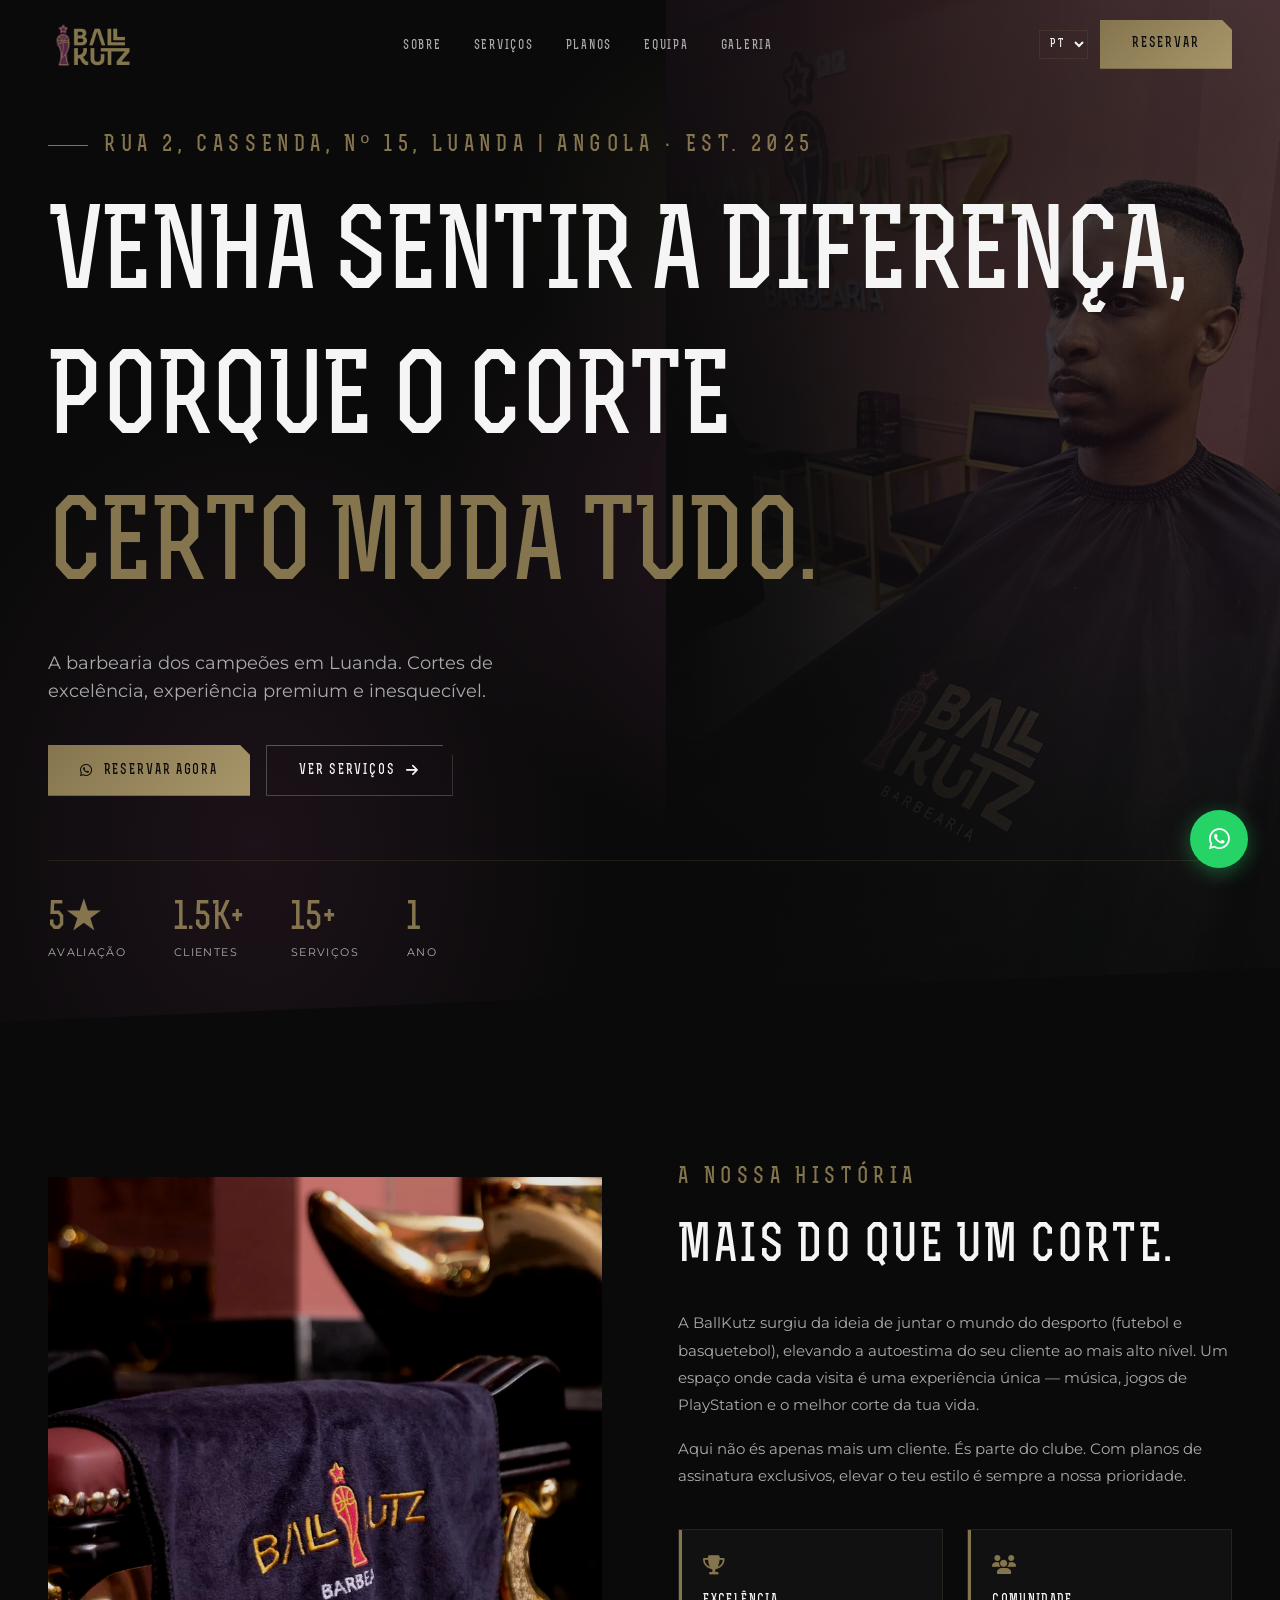
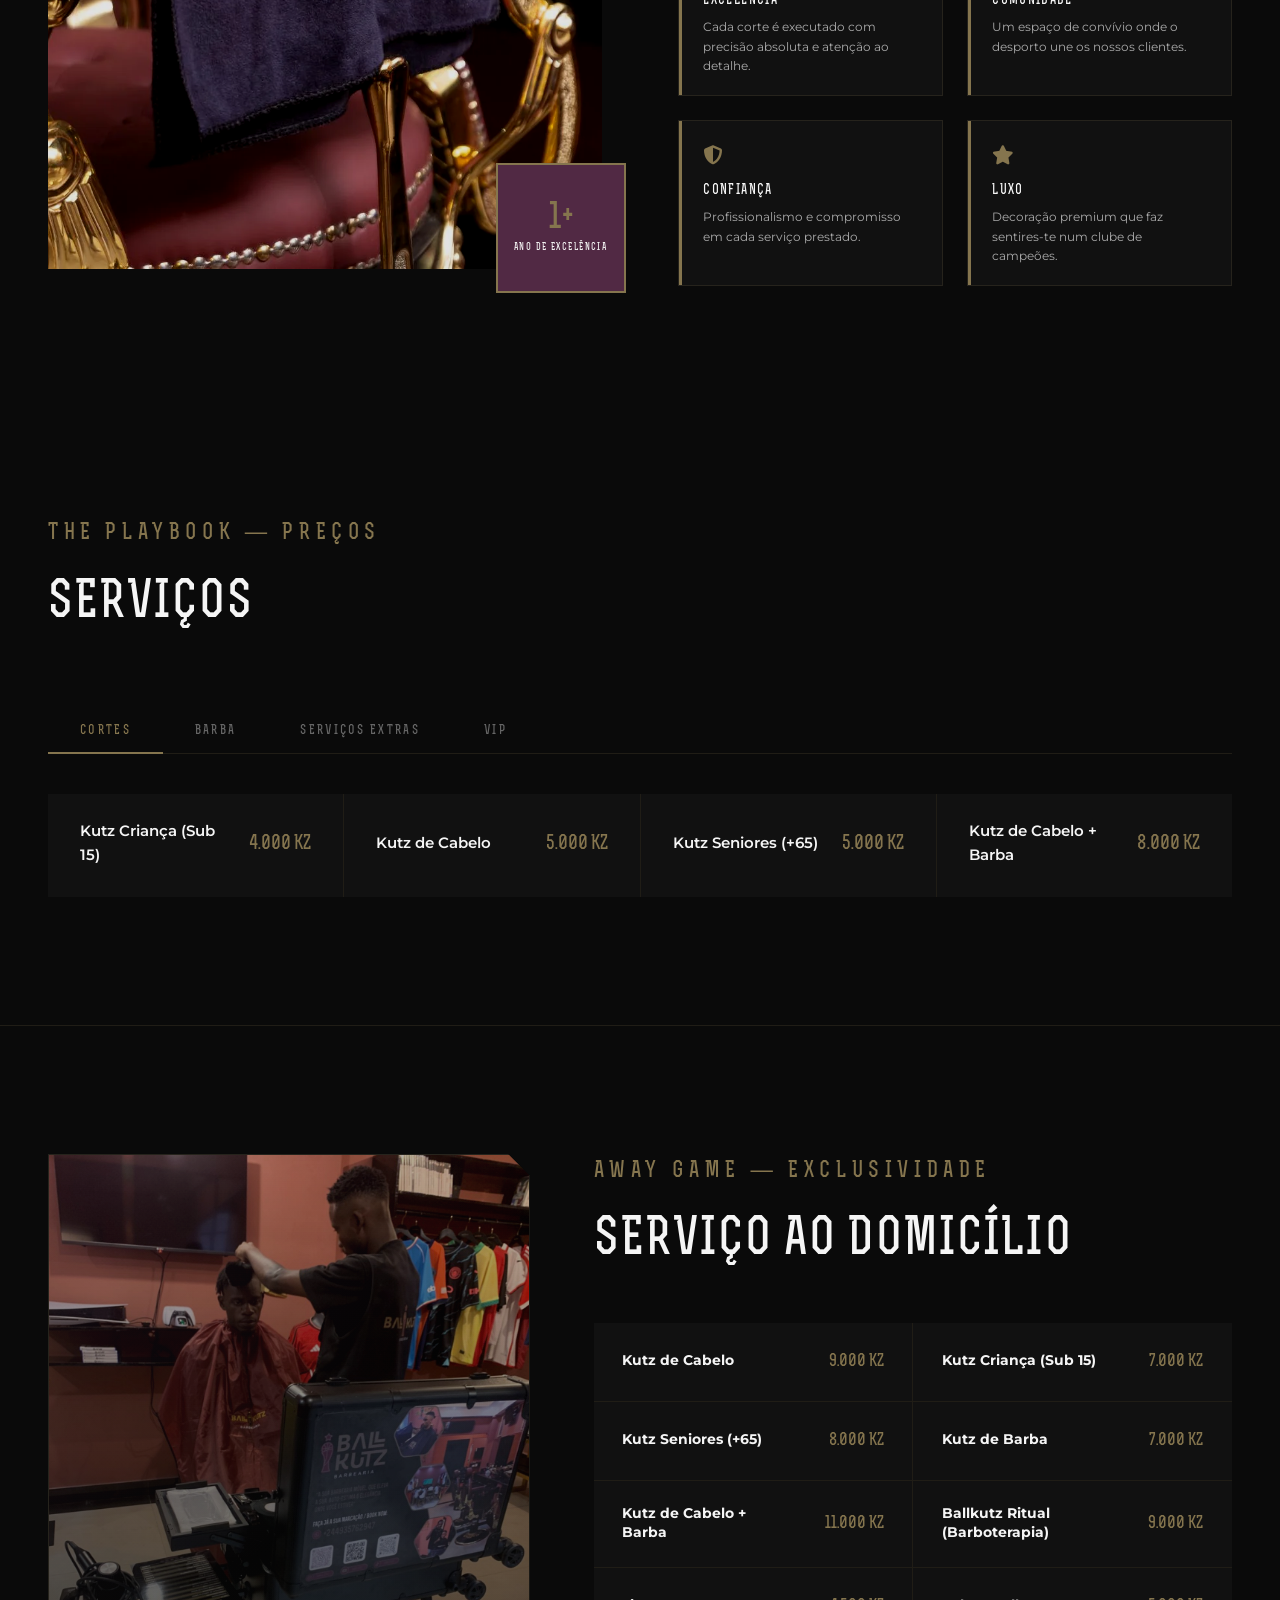
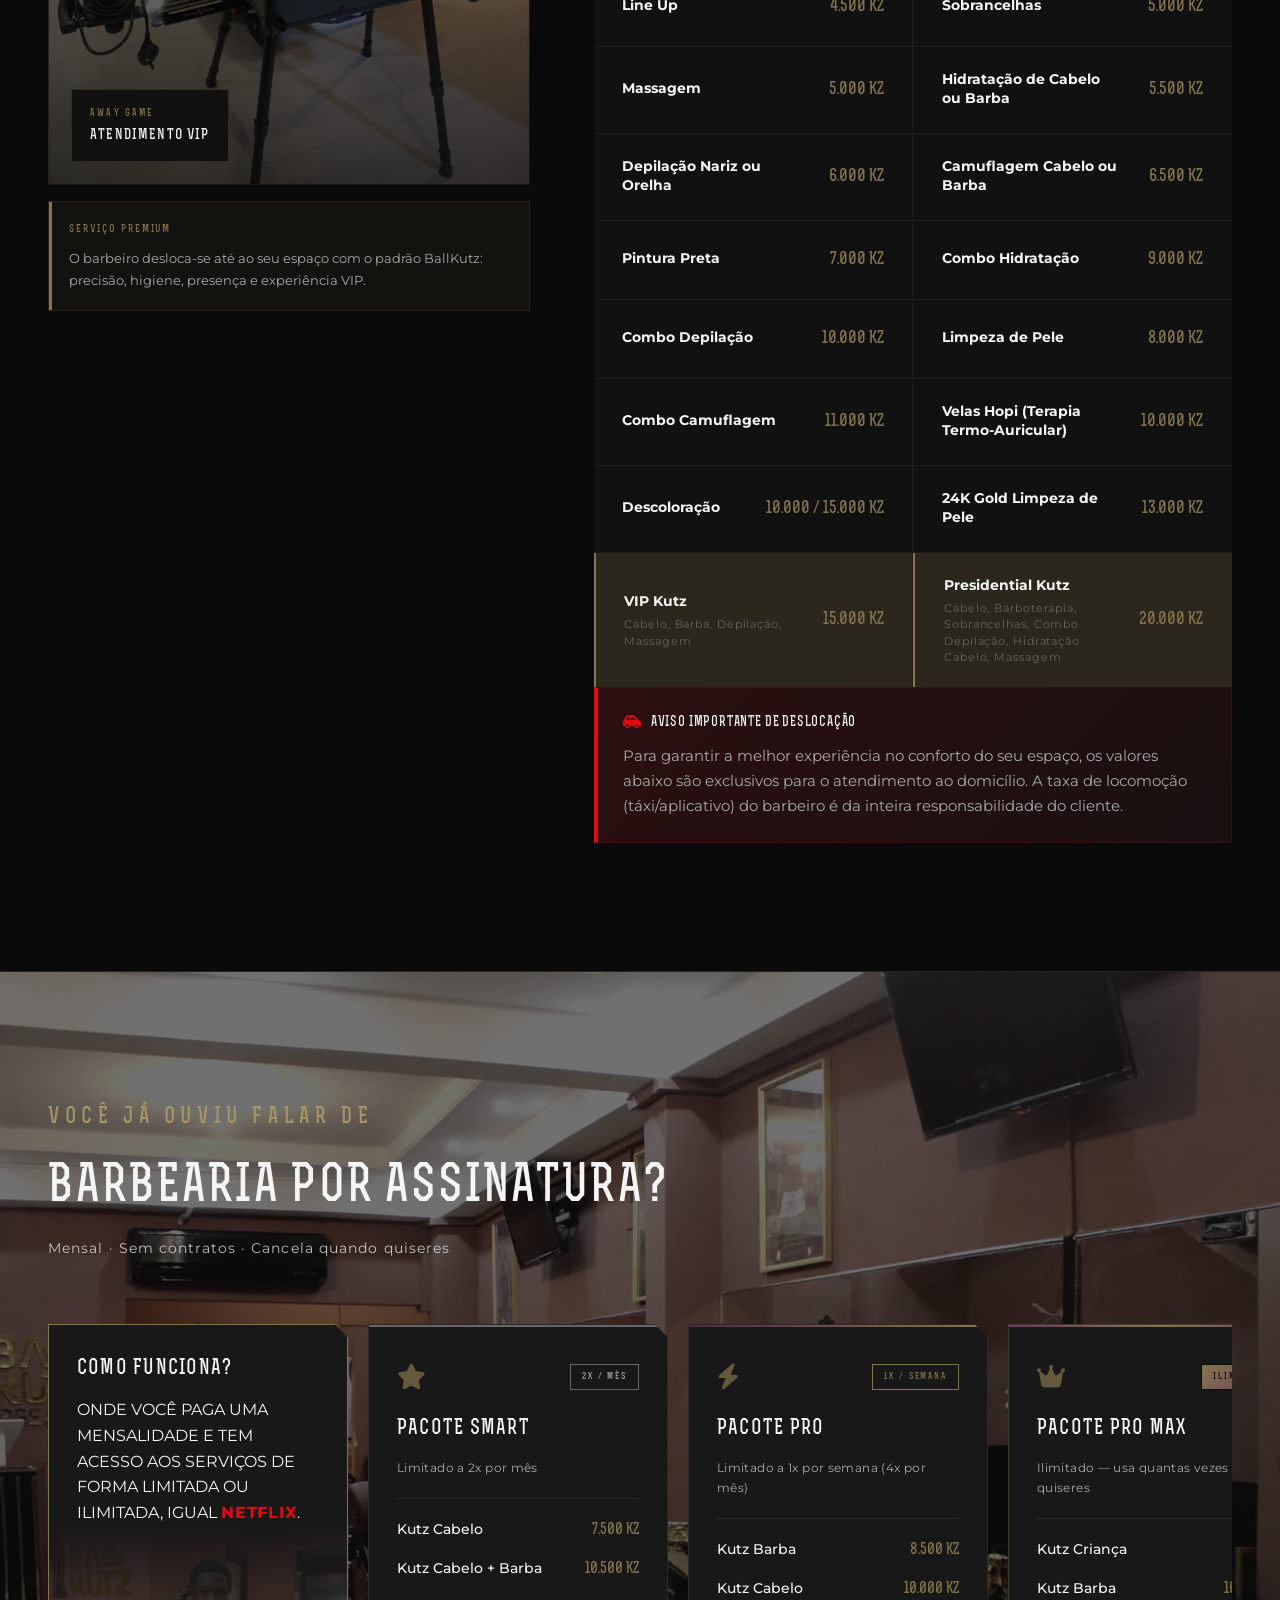
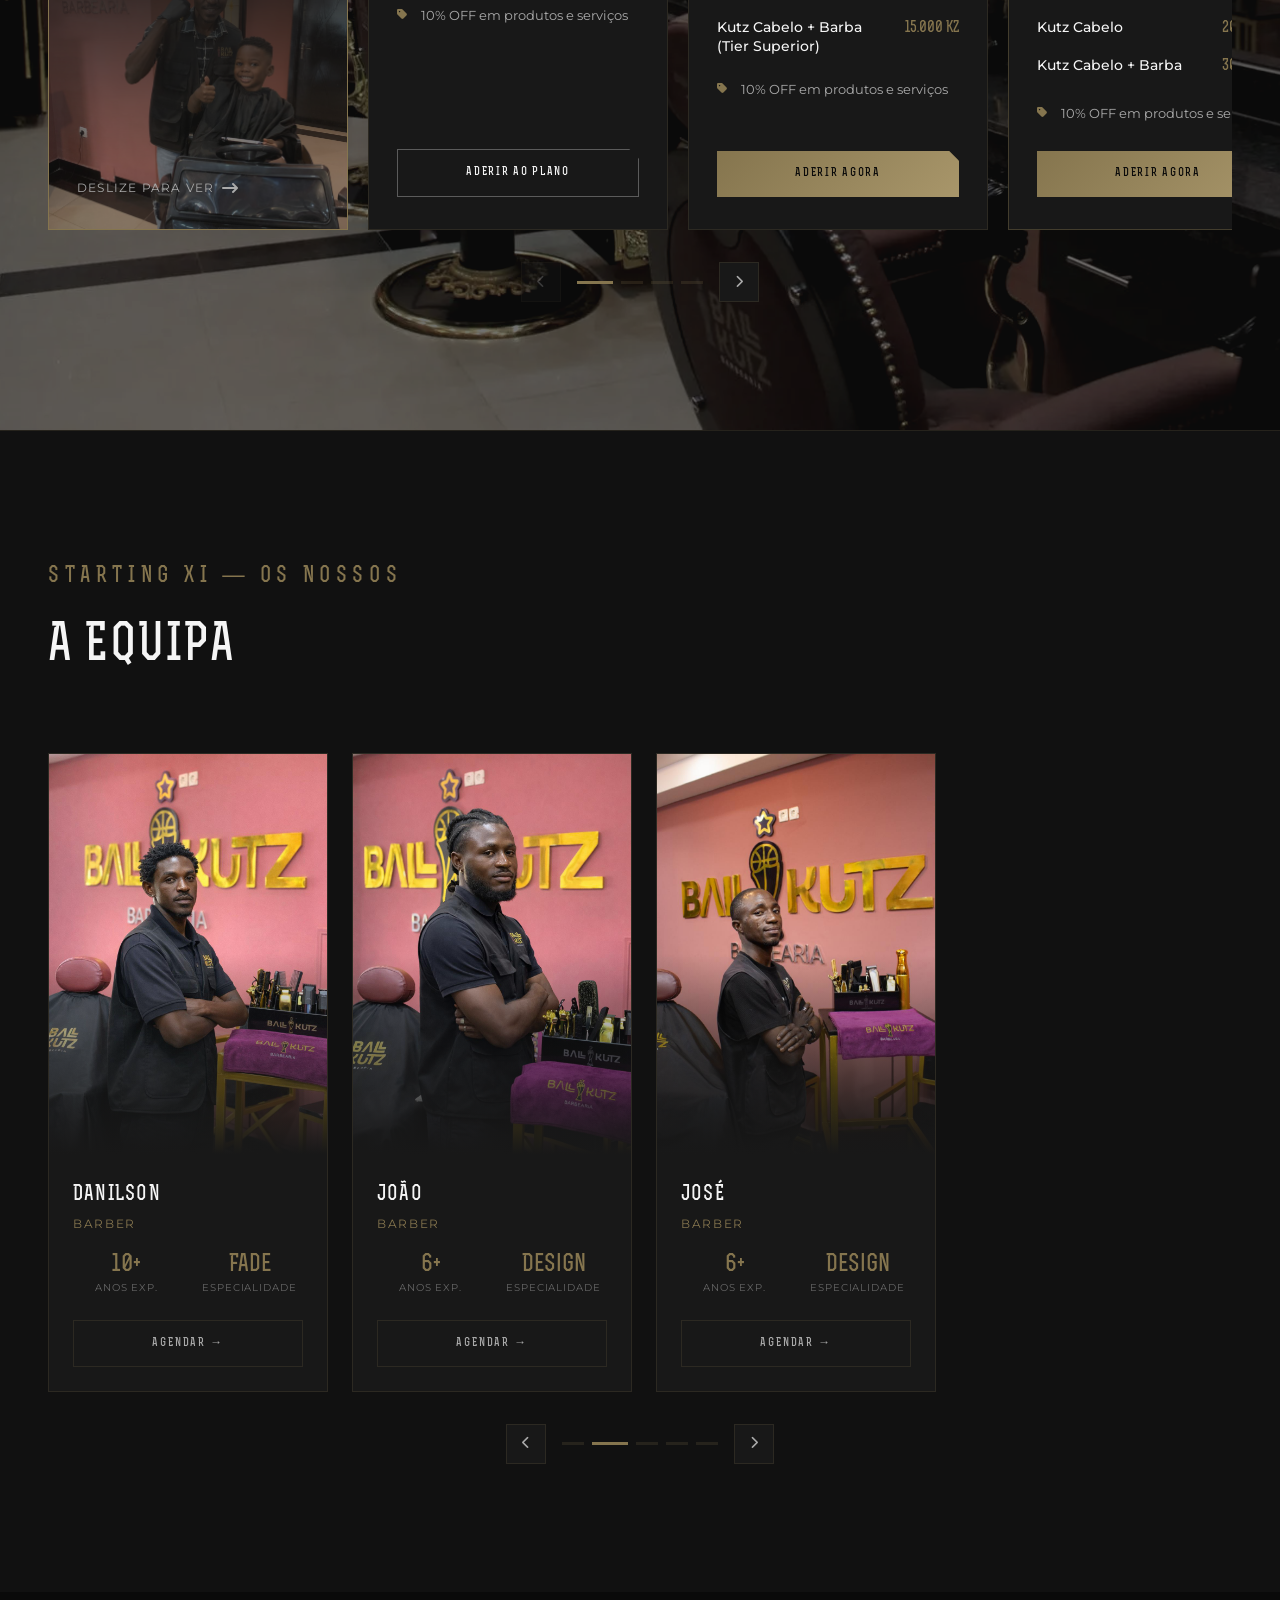
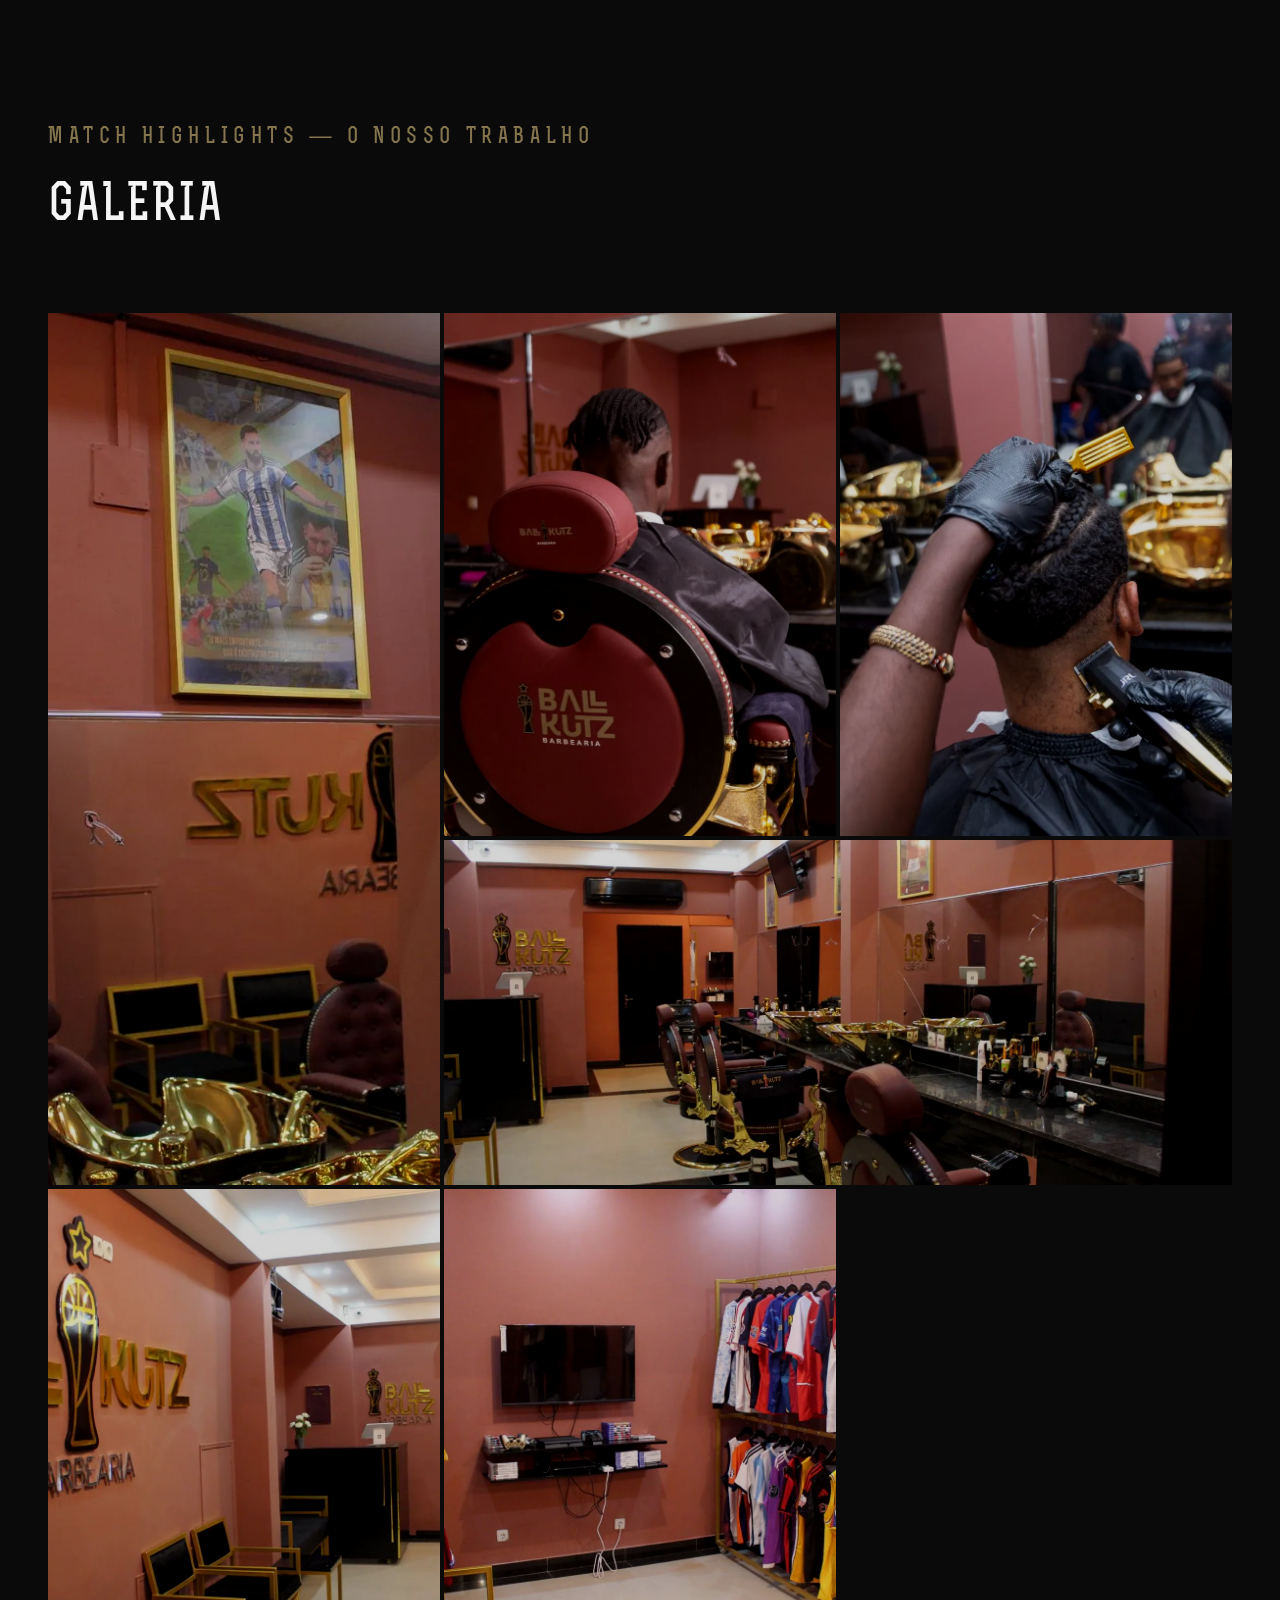
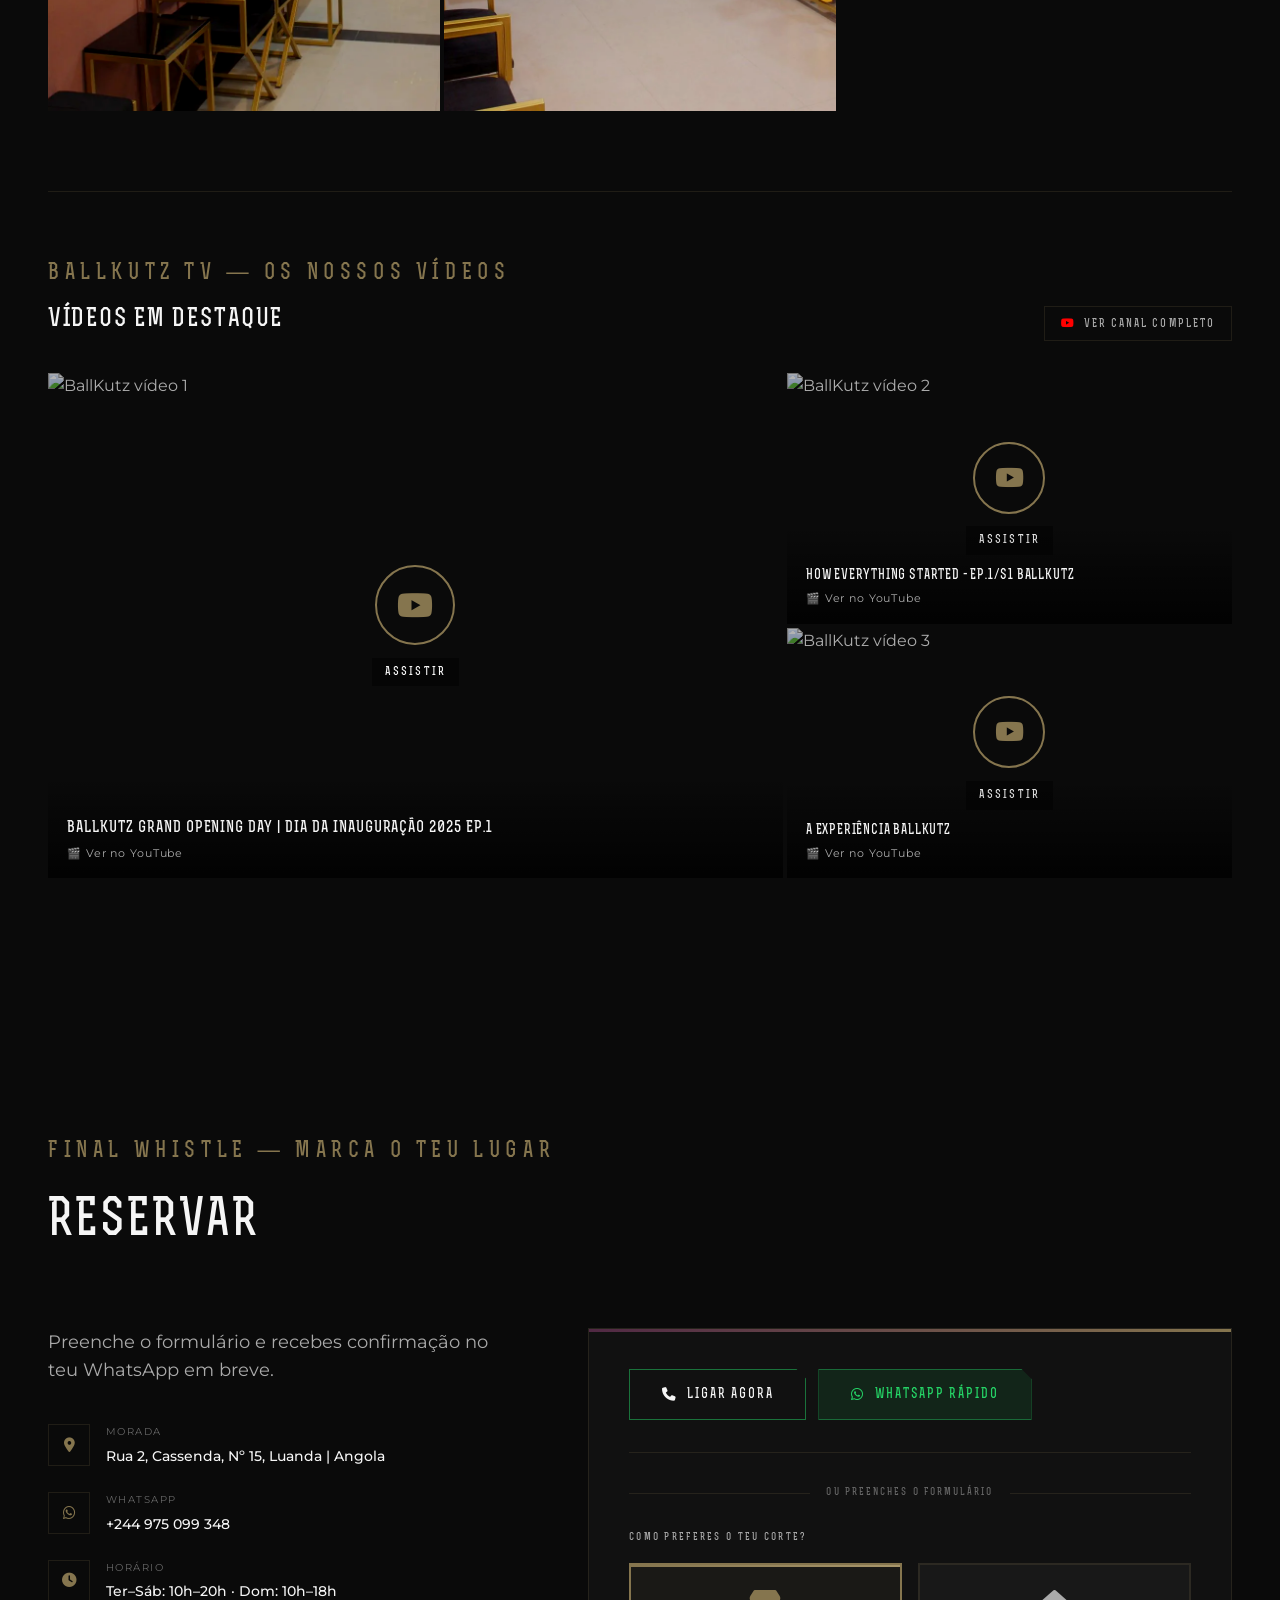
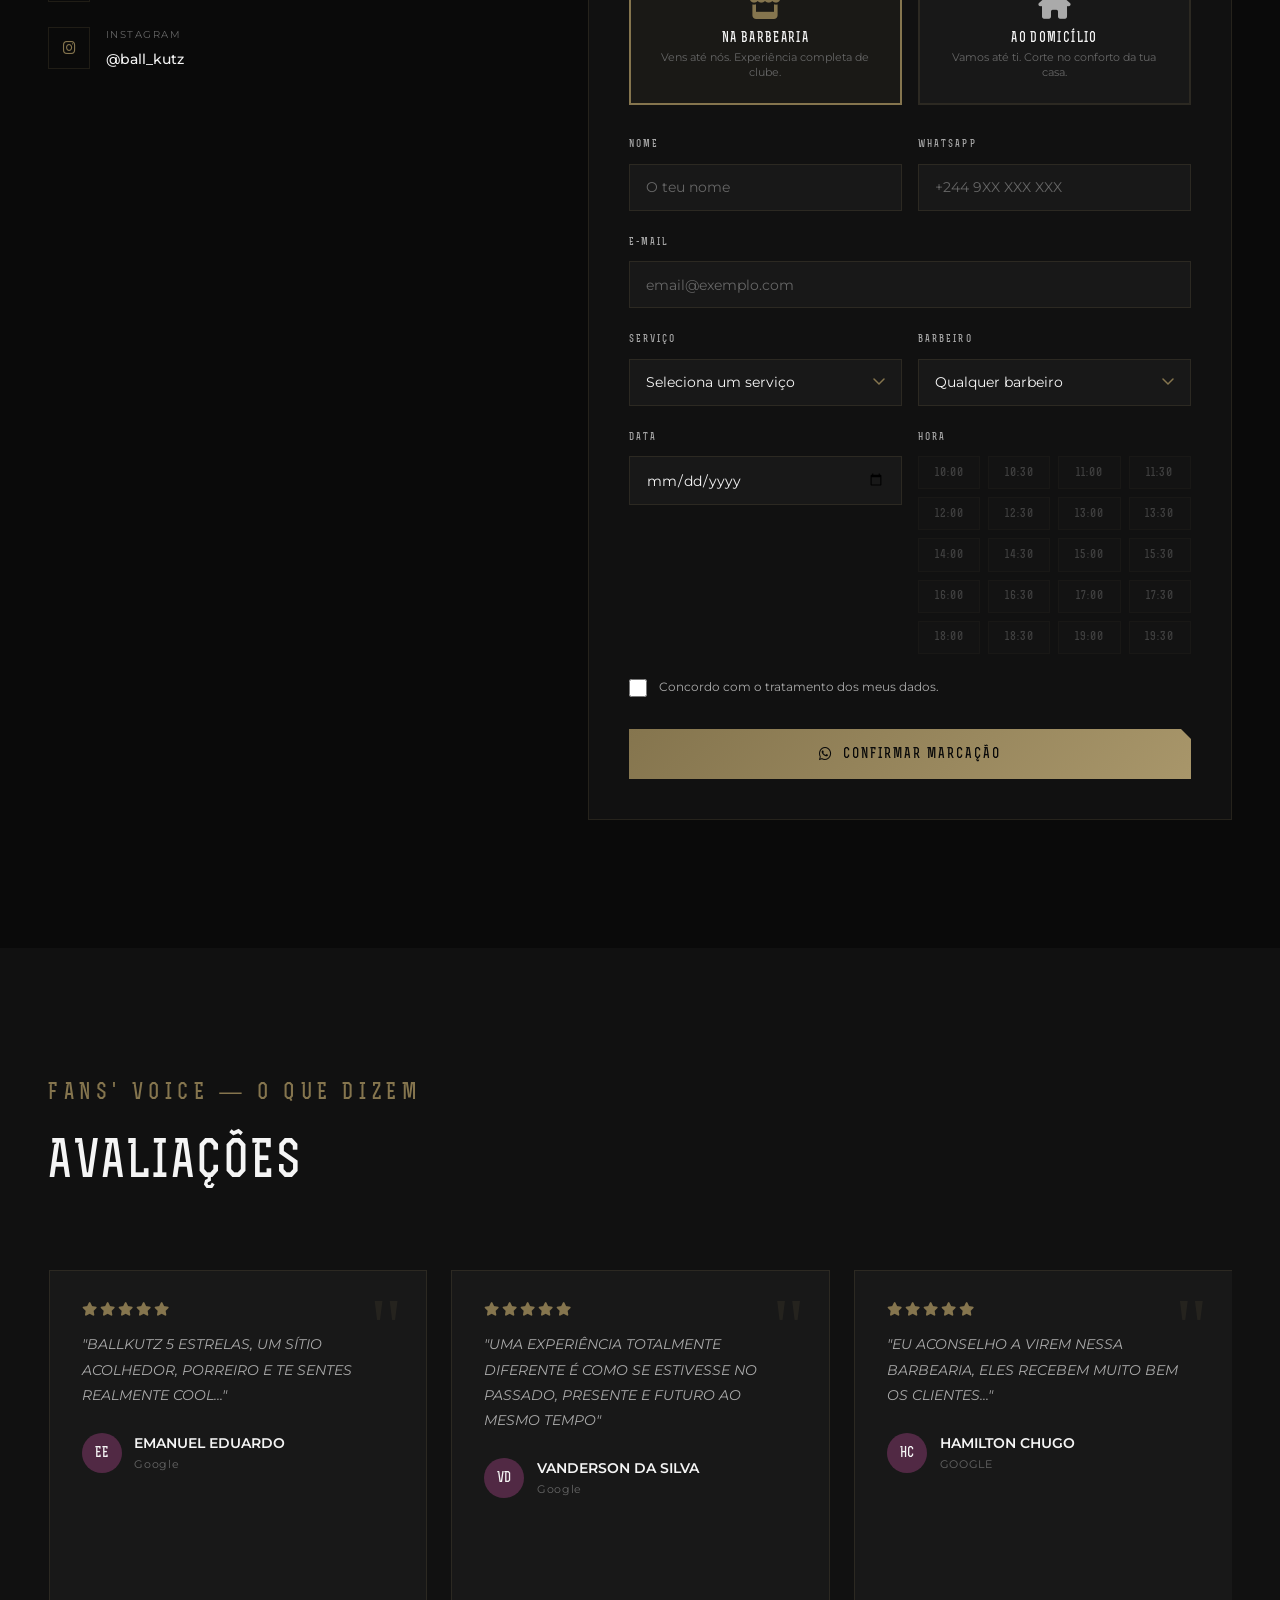
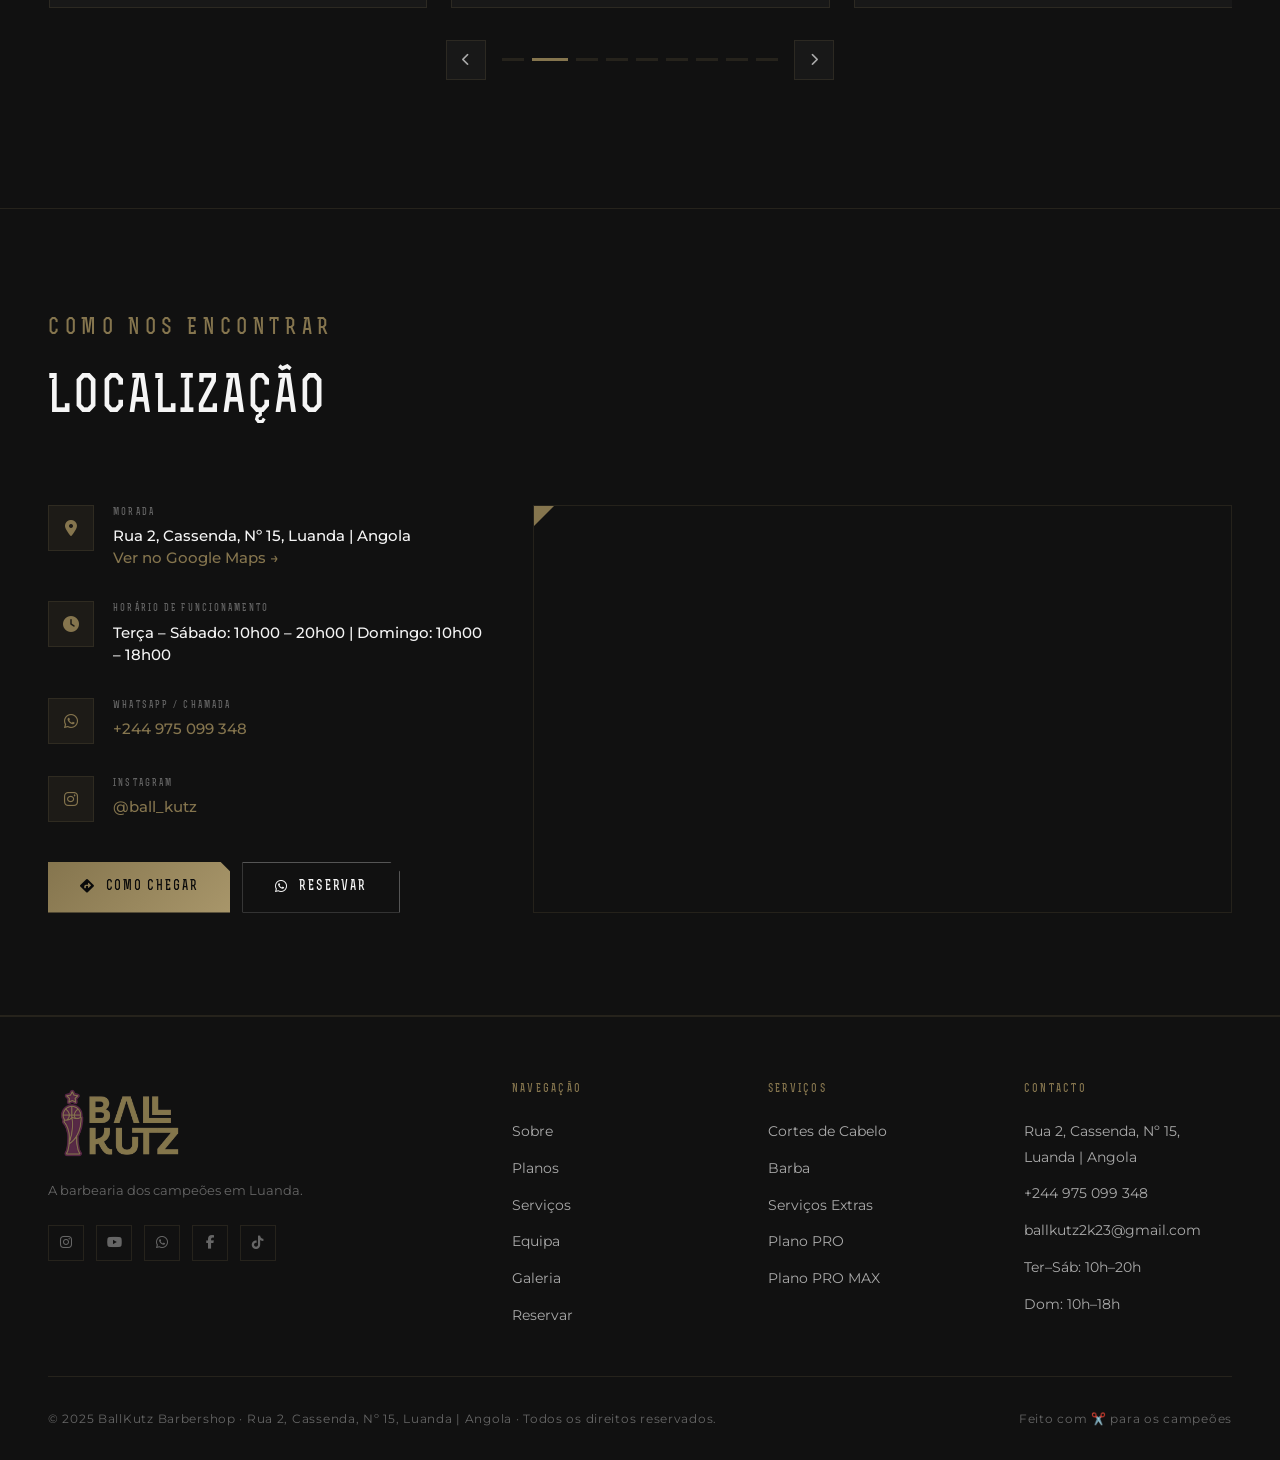
==== commit 9694ab8e: "fix:,trgruj" ====
--- a/index.html
+++ b/index.html
@@ -1534,6 +1534,74 @@
               </div>
               <div class="barber-card__info">
                 <div class="barber-card__name">João</div>
+                <div class="barber-card__title" data-i18n="barber_barber">
+                  Barber
+                </div>
+                <div class="barber-card__stats">
+                  <div class="barber-stat">
+                    <div class="barber-stat__value">6+</div>
+                    <div class="barber-stat__label" data-i18n="stat_years">
+                      Anos Exp.
+                    </div>
+                  </div>
+                  <div class="barber-stat">
+                    <div class="barber-stat__value">Design</div>
+                    <div class="barber-stat__label" data-i18n="stat_specialty">
+                      Especialidade
+                    </div>
+                  </div>
+                </div>
+                <div class="barber-card__select" data-i18n="barber_book">
+                  Agendar →
+                </div>
+              </div>
+            </div>
+
+            <div
+              class="barber-card reveal"
+              data-barber="João"
+              tabindex="0"
+              role="button"
+            >
+              <div class="barber-card__photo">
+                <img src="img/José_Nhaga.jpeg" alt="José Nhaga - Barber" />
+              </div>
+              <div class="barber-card__info">
+                <div class="barber-card__name">José</div>
+                <div class="barber-card__title" data-i18n="barber_barber">
+                  Barber
+                </div>
+                <div class="barber-card__stats">
+                  <div class="barber-stat">
+                    <div class="barber-stat__value">6+</div>
+                    <div class="barber-stat__label" data-i18n="stat_years">
+                      Anos Exp.
+                    </div>
+                  </div>
+                  <div class="barber-stat">
+                    <div class="barber-stat__value">Design</div>
+                    <div class="barber-stat__label" data-i18n="stat_specialty">
+                      Especialidade
+                    </div>
+                  </div>
+                </div>
+                <div class="barber-card__select" data-i18n="barber_book">
+                  Agendar →
+                </div>
+              </div>
+            </div>
+
+            <div
+              class="barber-card reveal"
+              data-barber="João"
+              tabindex="0"
+              role="button"
+            >
+              <div class="barber-card__photo">
+                <img src="img/andre.jpg" alt="André Diogo - Barber" />
+              </div>
+              <div class="barber-card__info">
+                <div class="barber-card__name">André</div>
                 <div class="barber-card__title" data-i18n="barber_barber">
                   Barber
                 </div>
@@ -2476,13 +2544,13 @@
 
                   <optgroup label="VIP / Combo" data-i18n="opt_vip">
                     <option value="VIP Kutz (Domicílio)">
-                      <span data-i18n="srv_vip_kutz">VIP Kutz</span> — 13.000 KZ
+                      <span data-i18n="srv_vip_kutz">VIP Kutz</span> — 15.000 KZ
                     </option>
                     <option value="Presidential Kutz (Domicílio)">
                       <span data-i18n="srv_presidential"
                         >Presidential Kutz</span
                       >
-                      — 18.000 KZ
+                      — 20.000 KZ
                     </option>
                   </optgroup>
                 </select>
@@ -2510,6 +2578,8 @@
                   <option value="Danilson">Danilson</option>
                   <!-- <option value="Hermenegildo">Hermenegildo</option> -->
                   <option value="João">João</option>
+                  <option value="André">André</option>
+                  <option value="José">José</option>
                   <!-- <option value="Estevão">Estevão</option> -->
                 </select>
               </div>
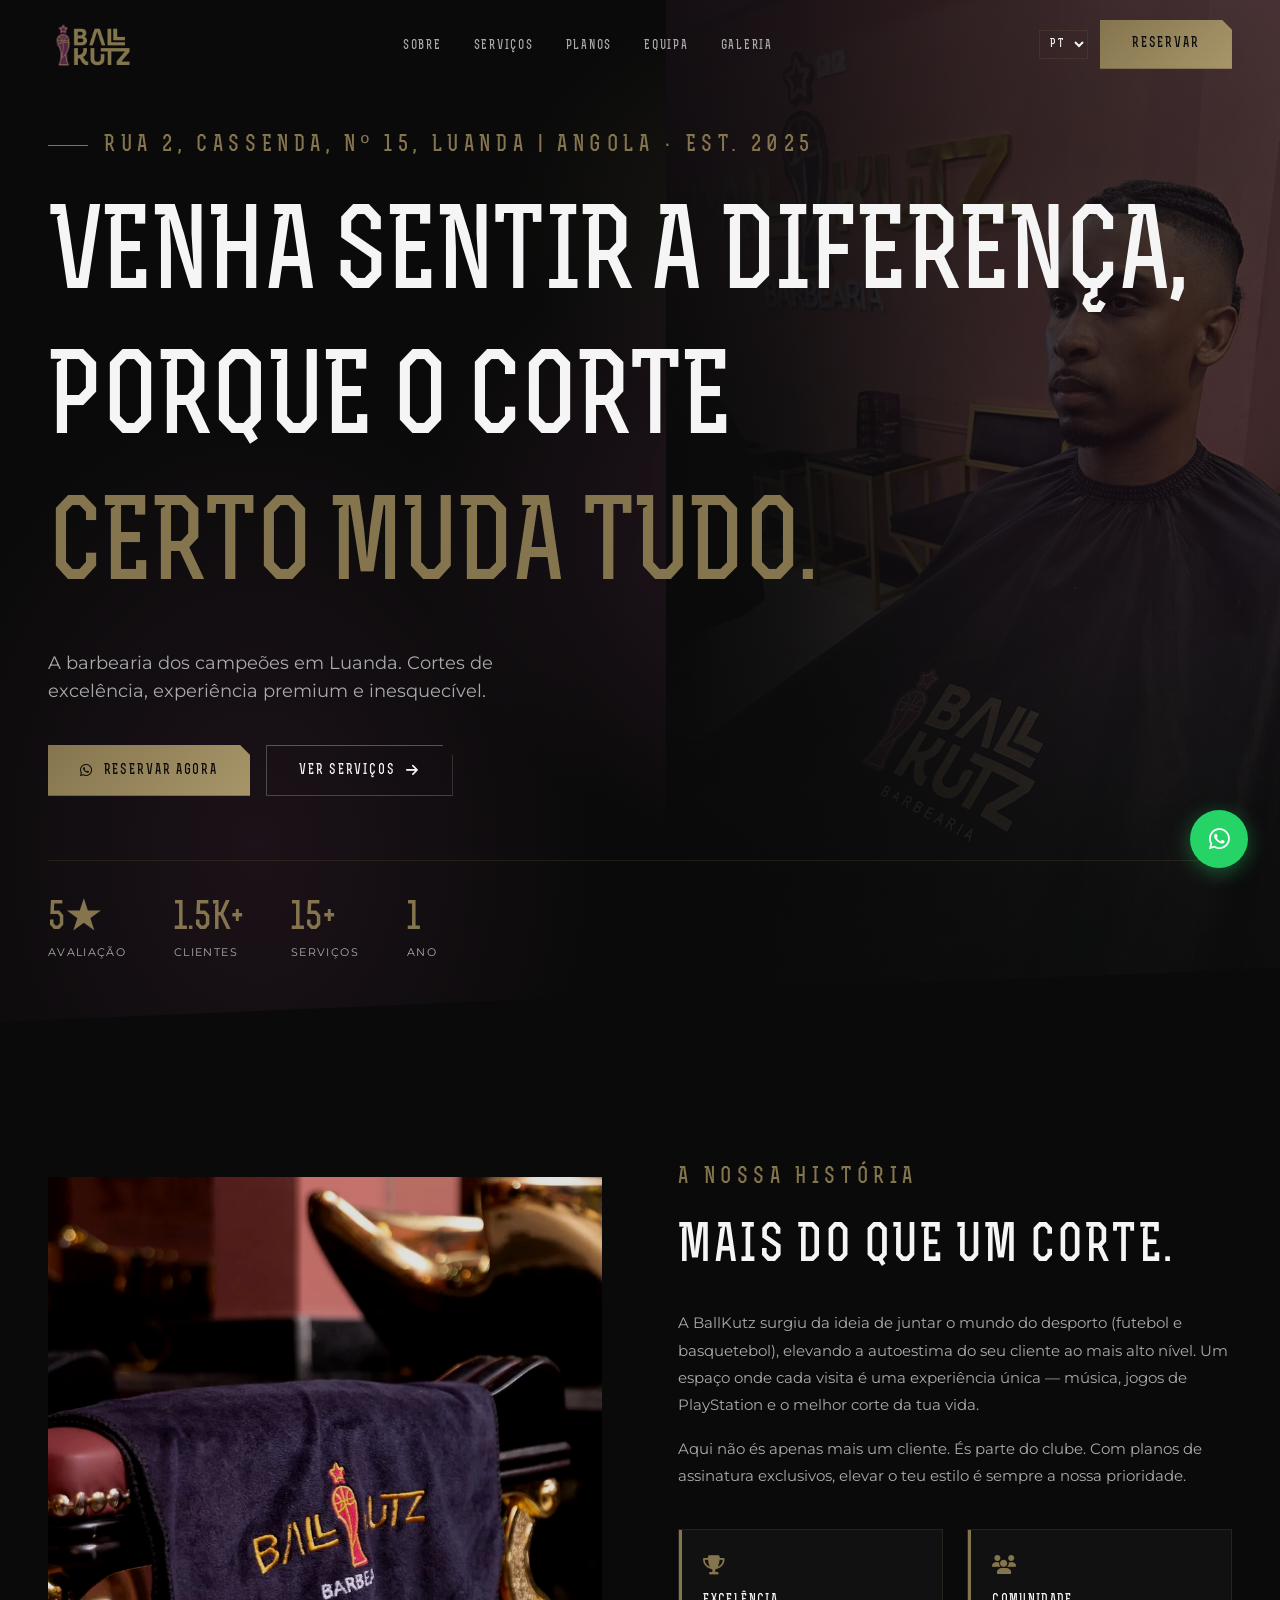
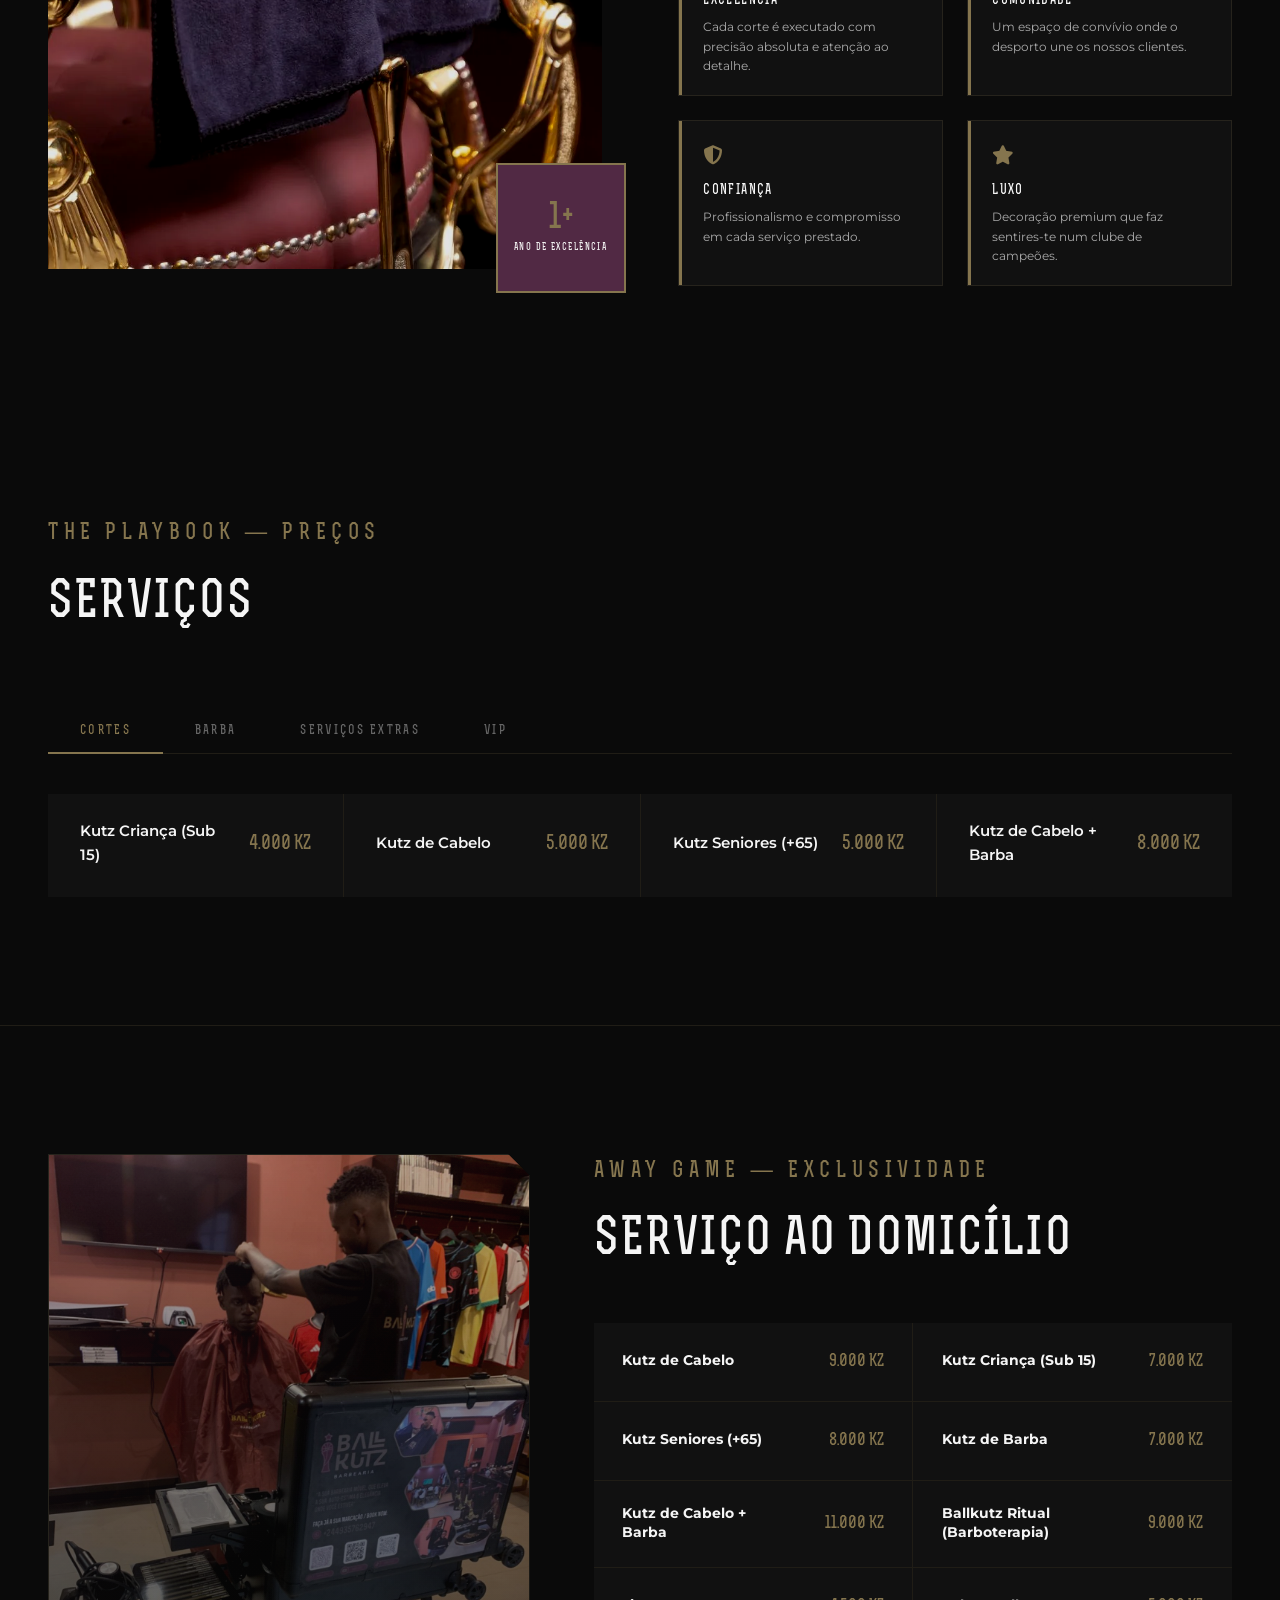
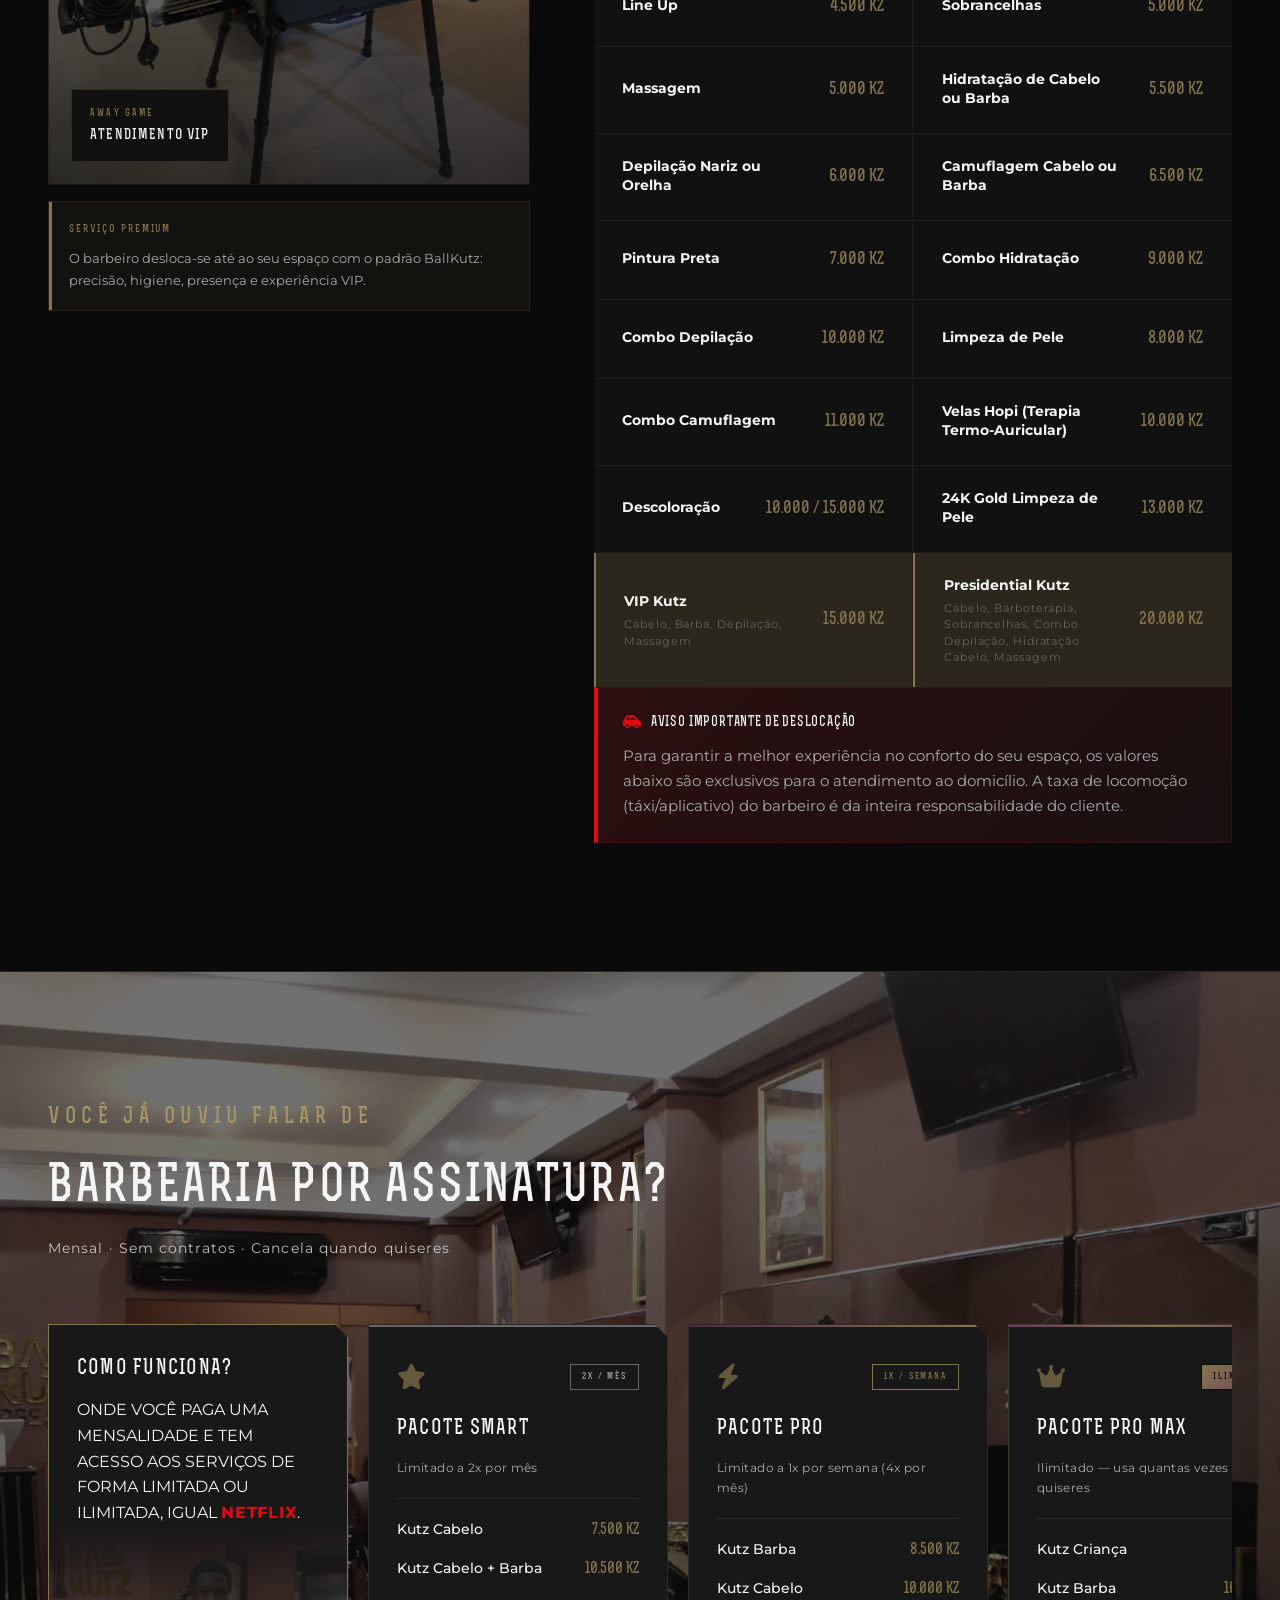
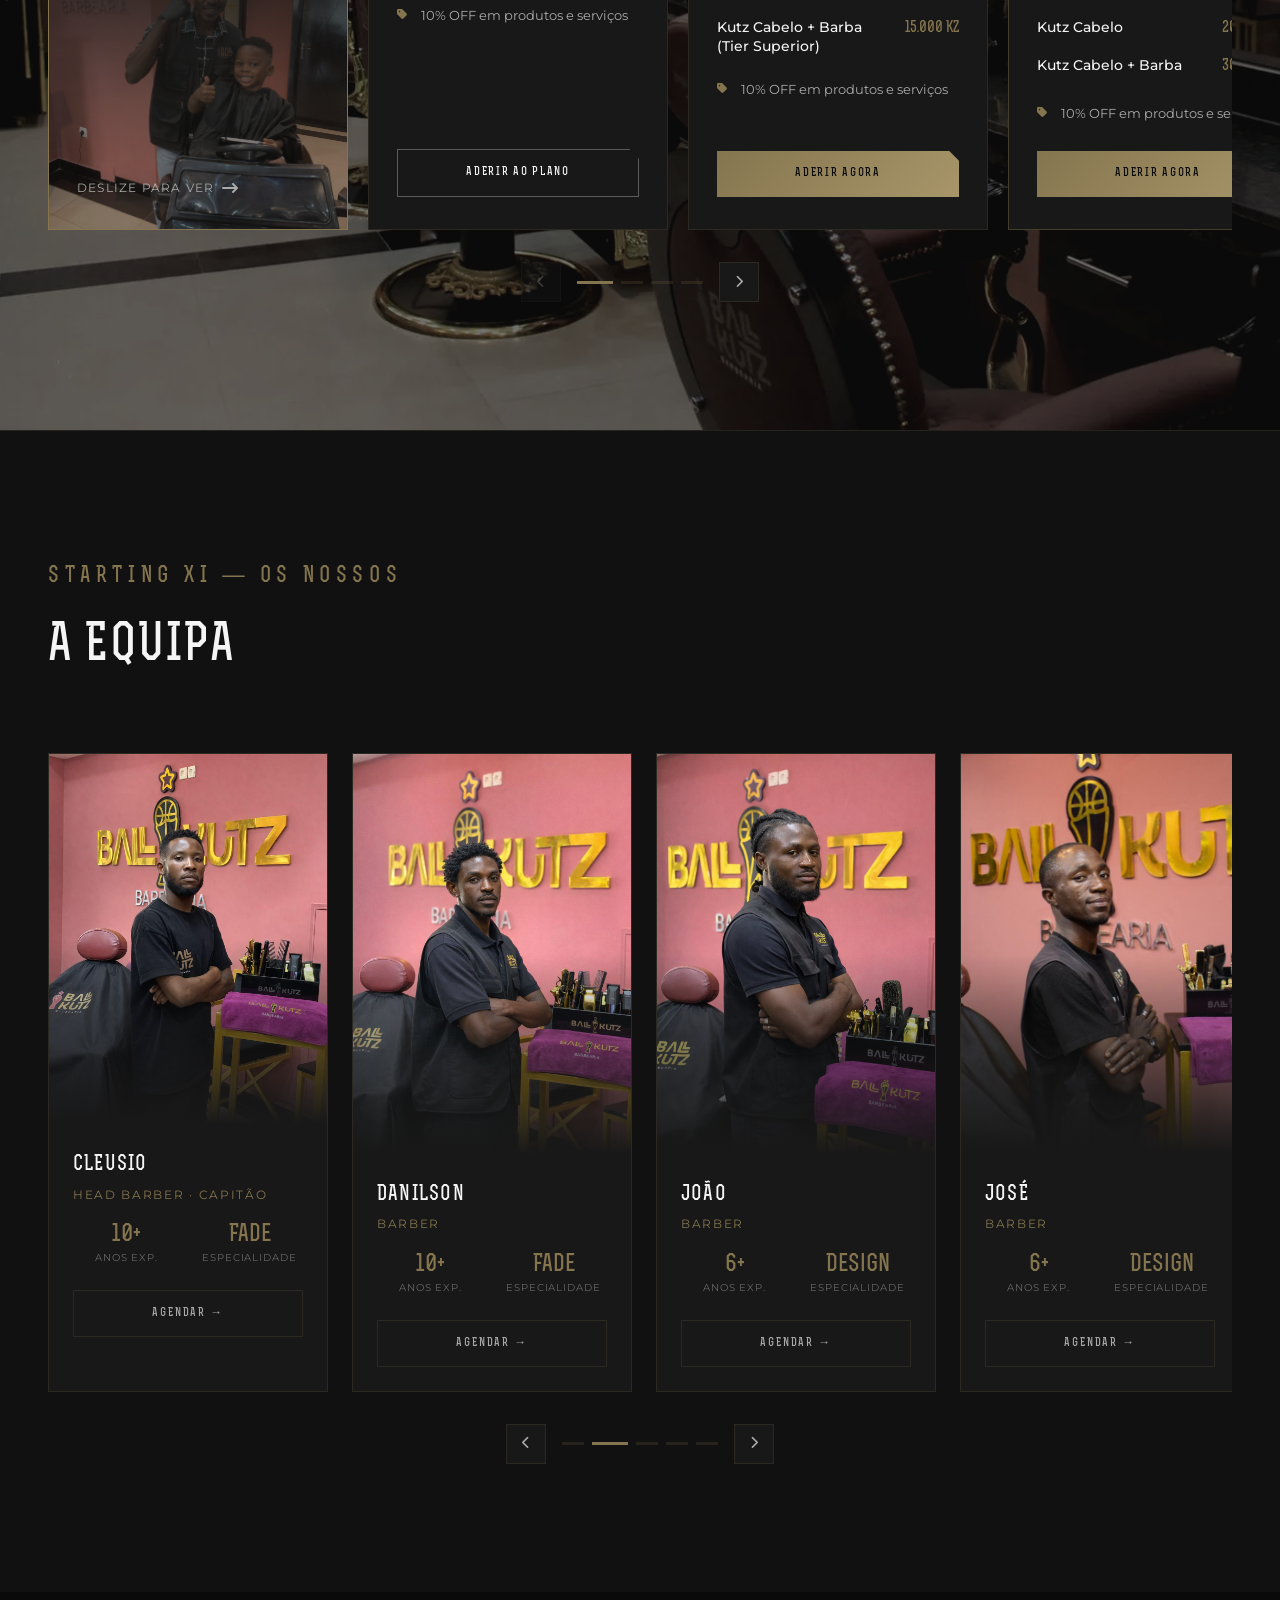
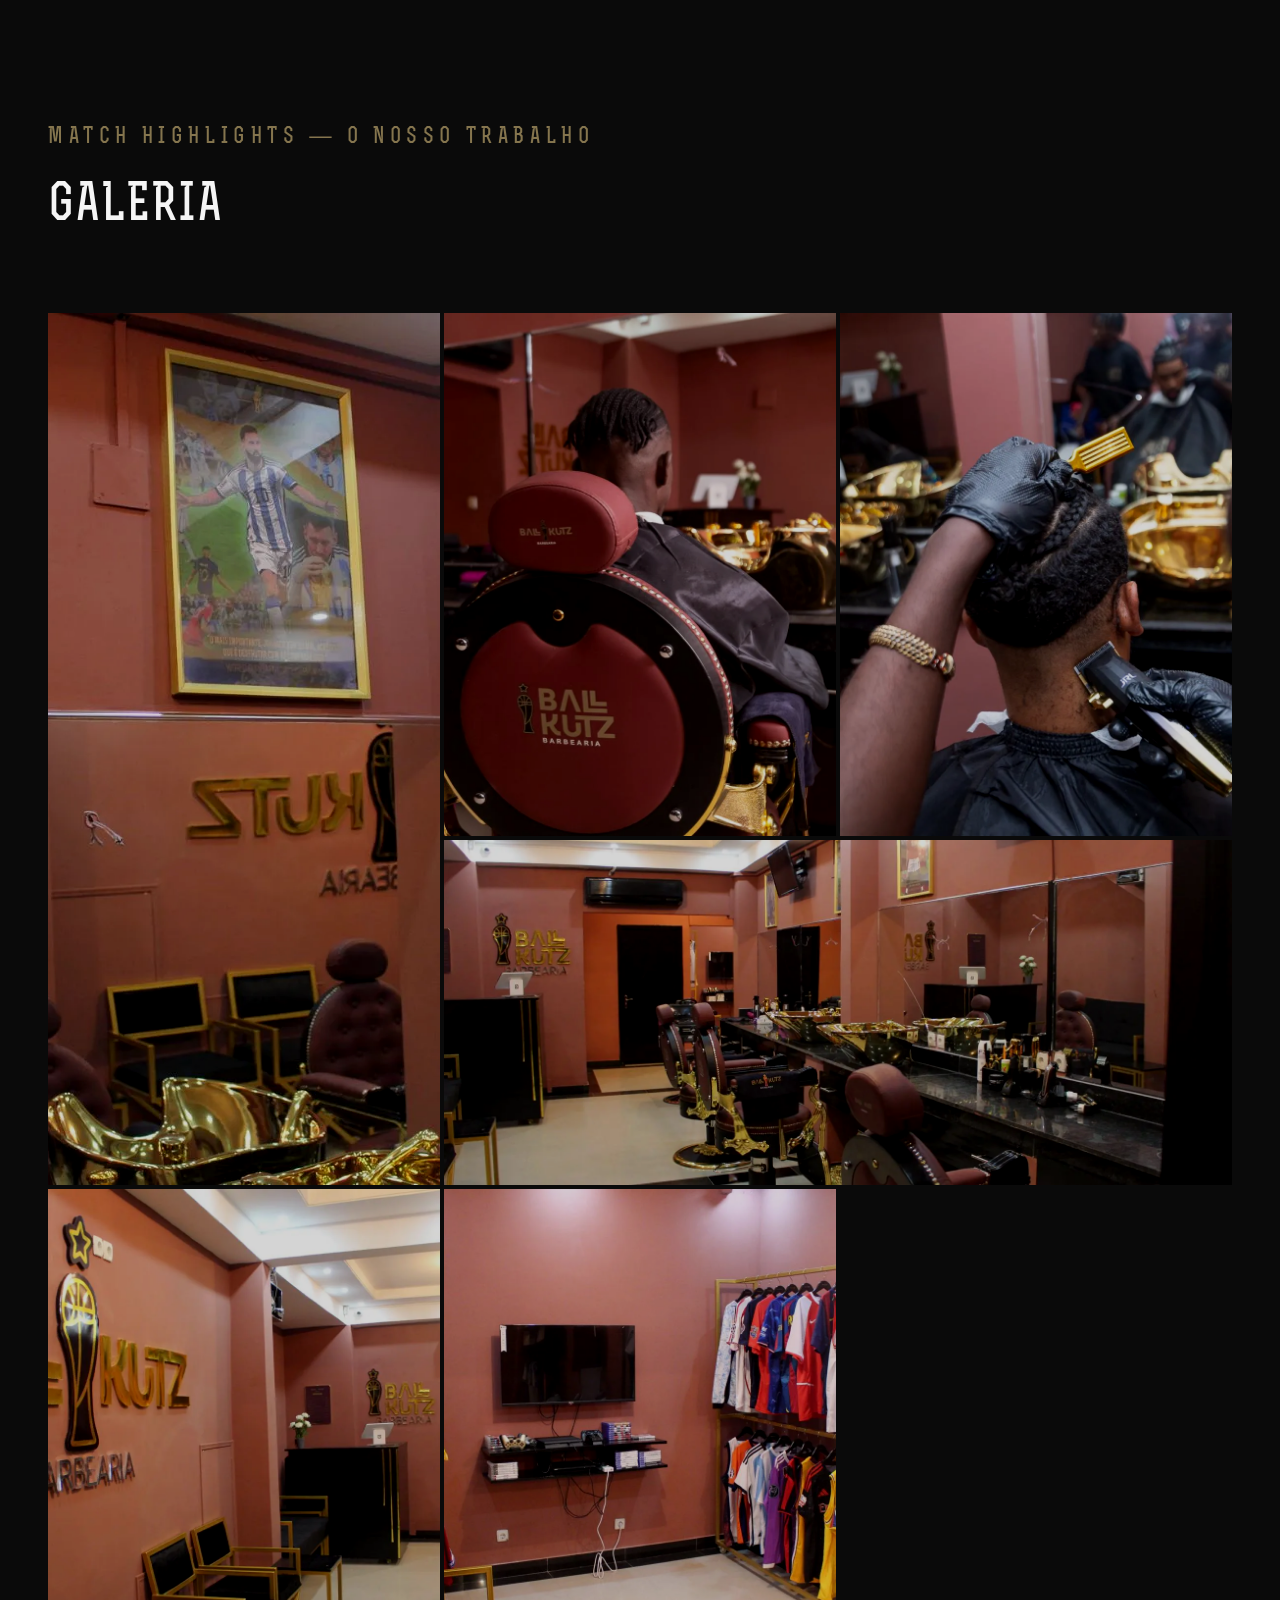
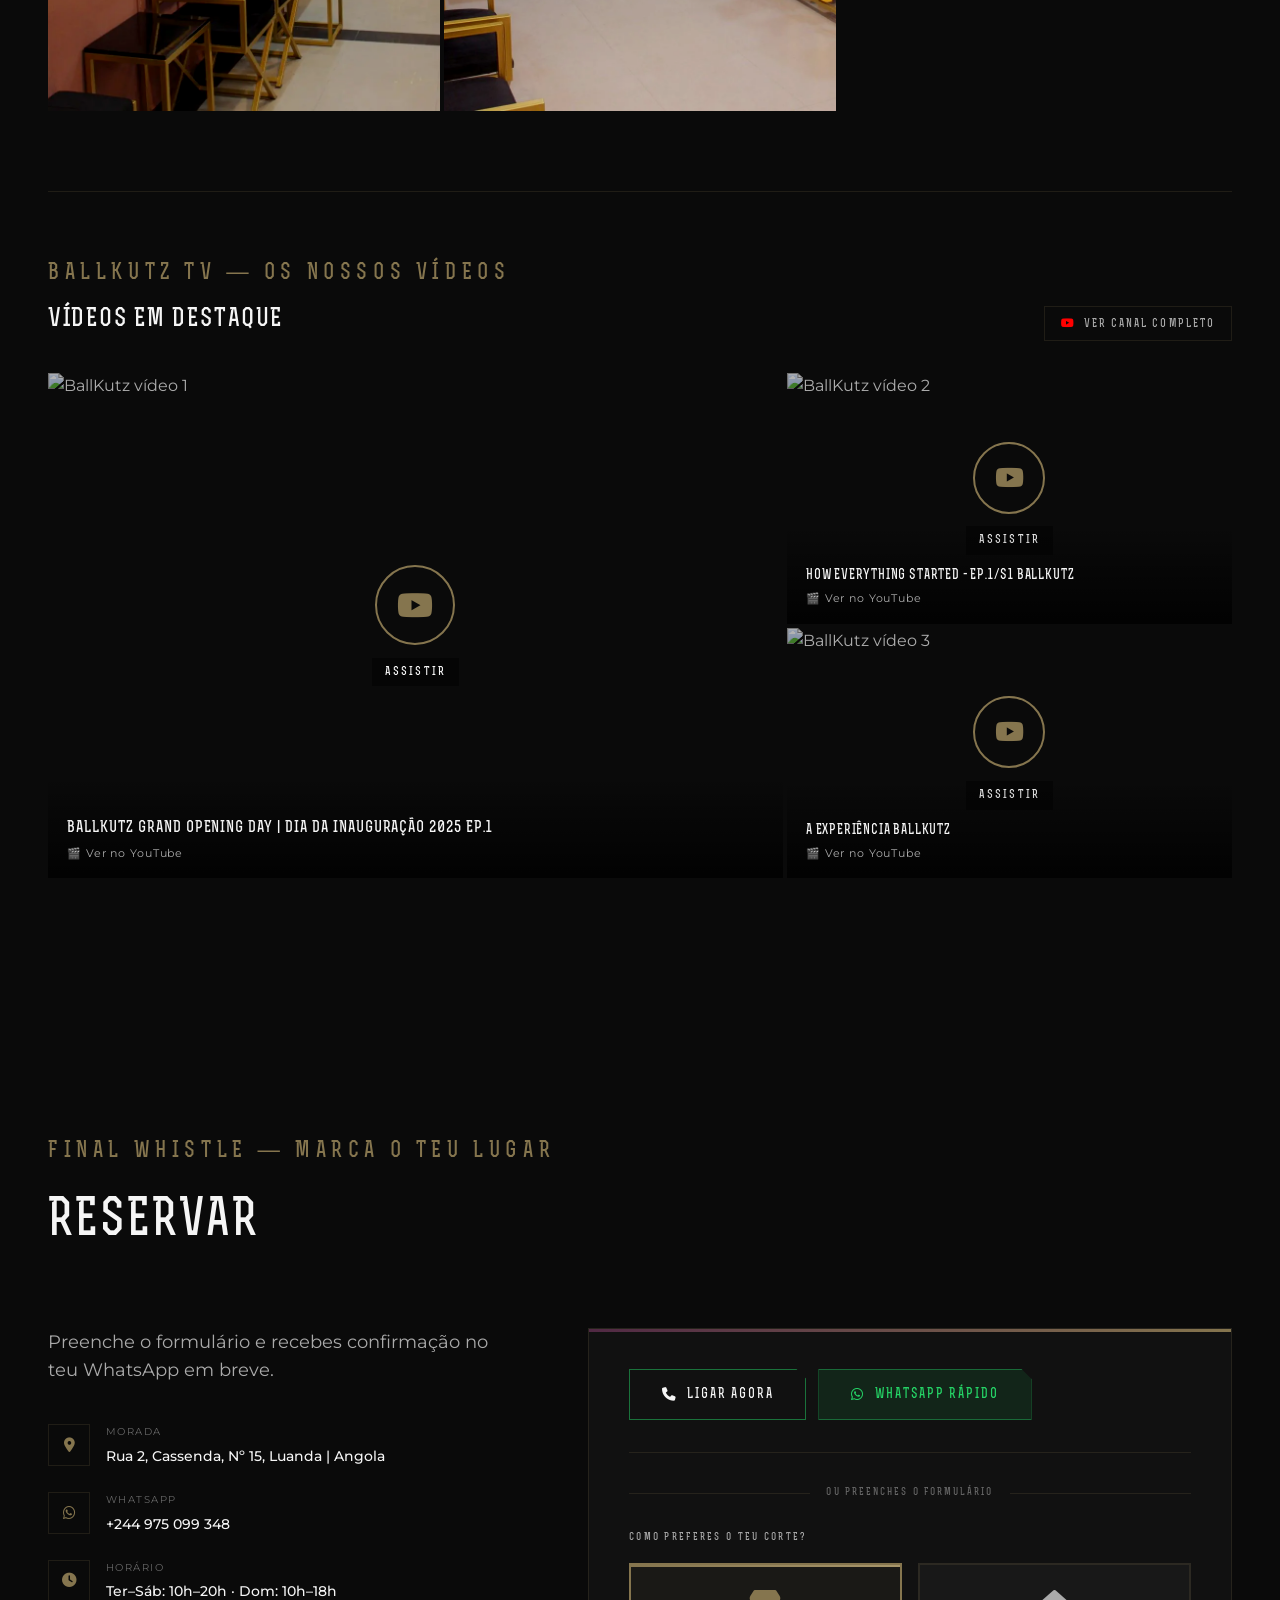
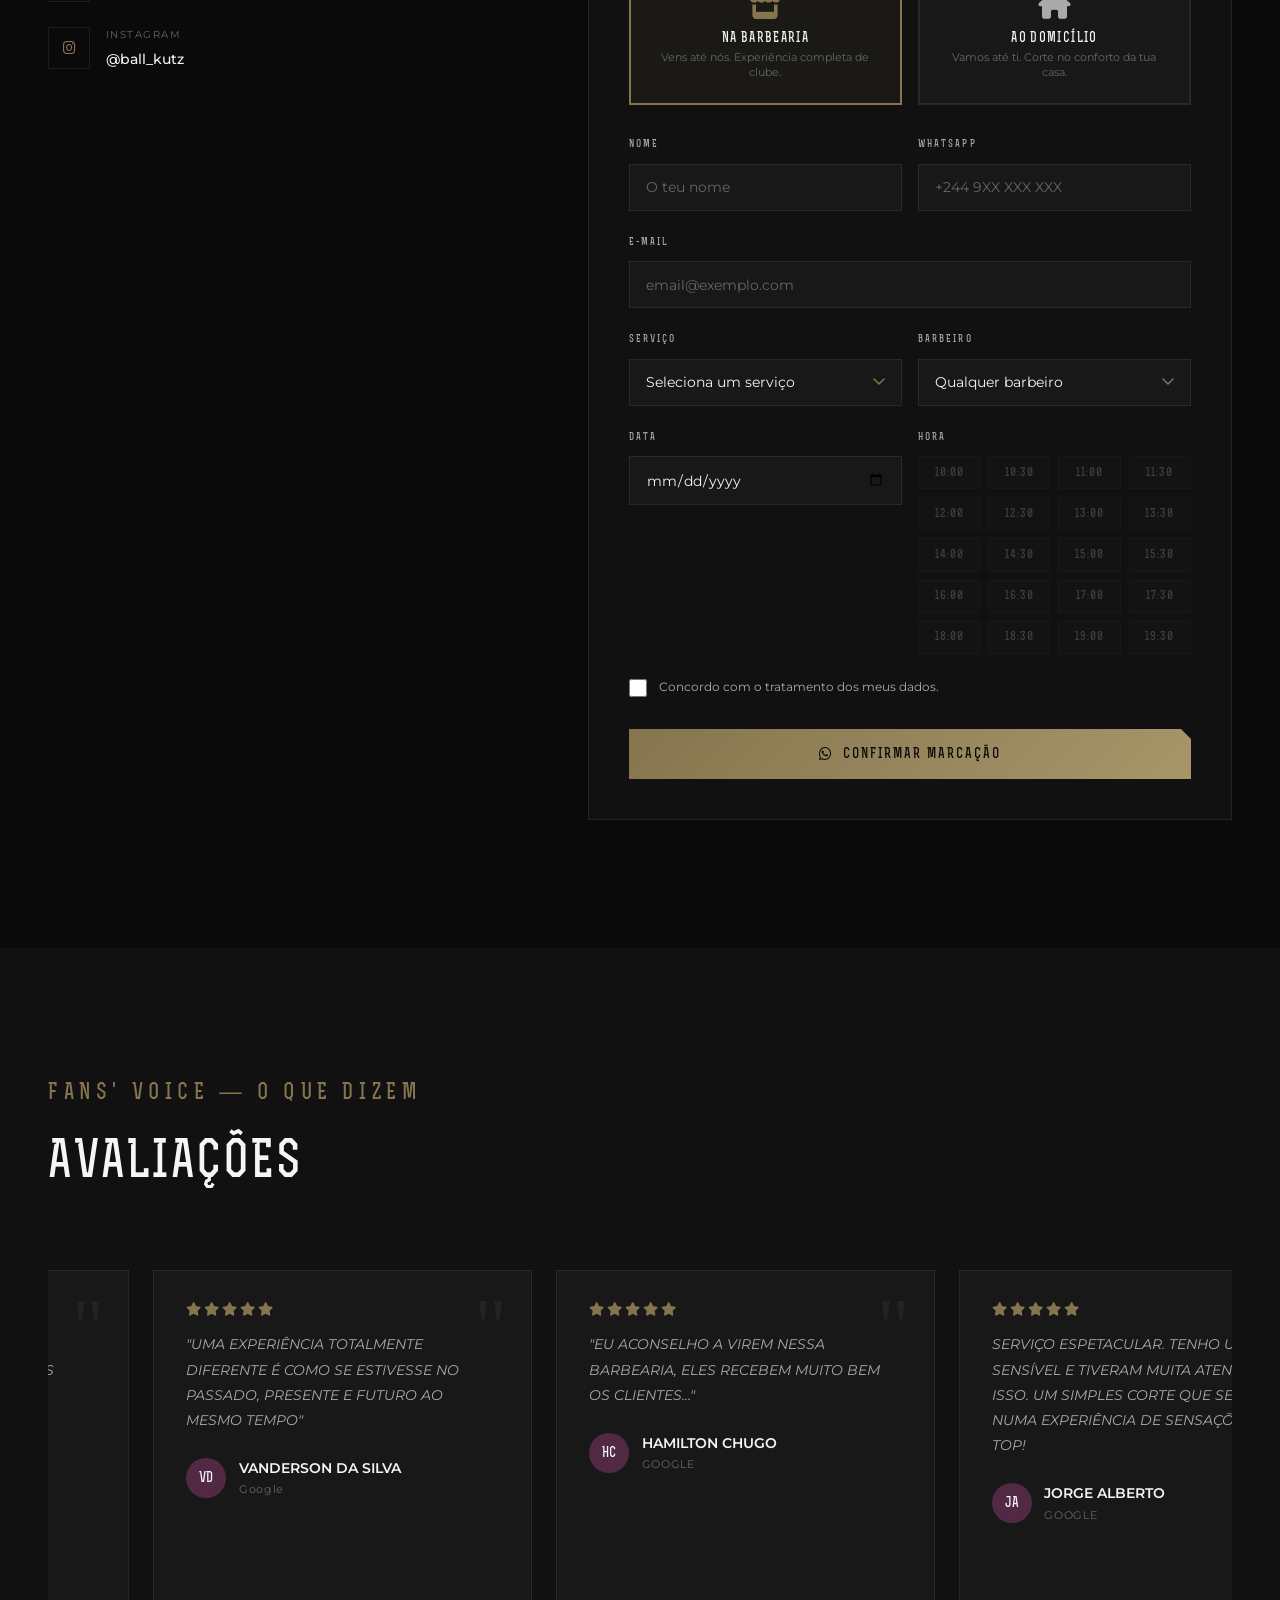
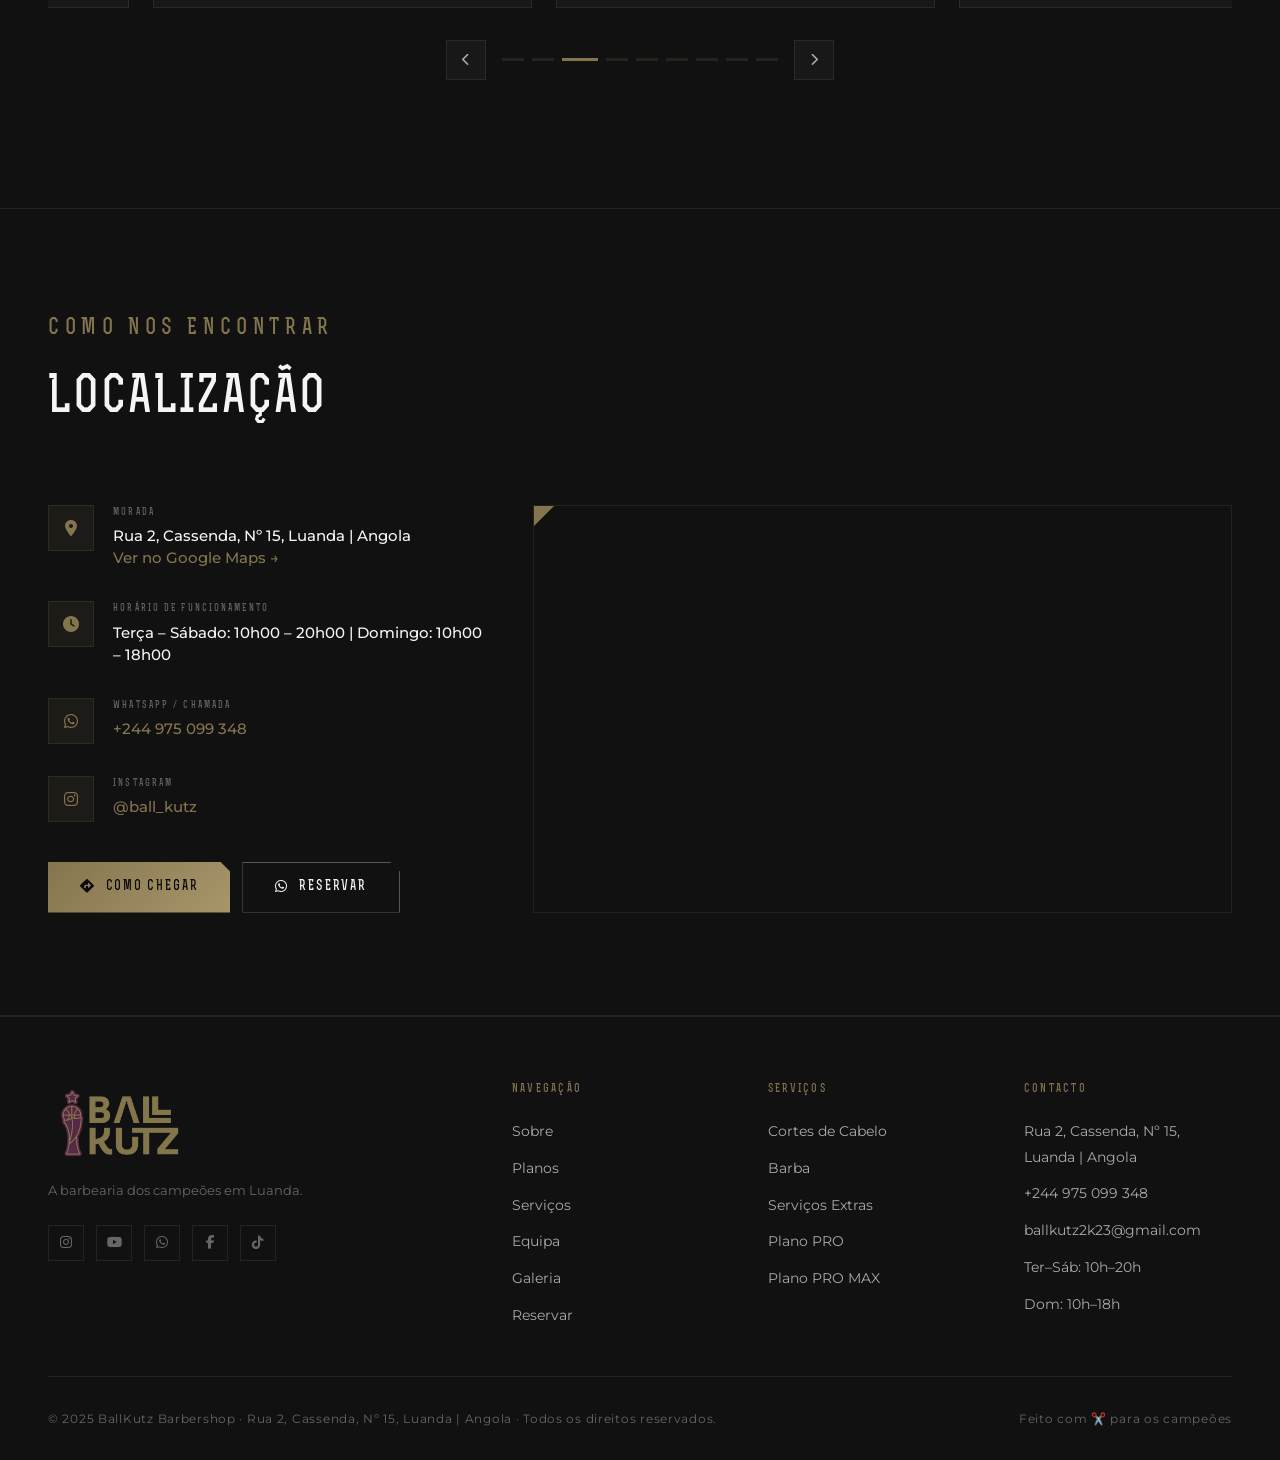
==== commit c89f2dd5: "fix:,trgrujçççç" ====
--- a/index.html
+++ b/index.html
@@ -1564,7 +1564,7 @@
               role="button"
             >
               <div class="barber-card__photo">
-                <img src="img/José_Nhaga.jpeg" alt="José Nhaga - Barber" />
+                <img src="img/sdff.jpg" alt="José Nhaga - Barber" />
               </div>
               <div class="barber-card__info">
                 <div class="barber-card__name">José</div>
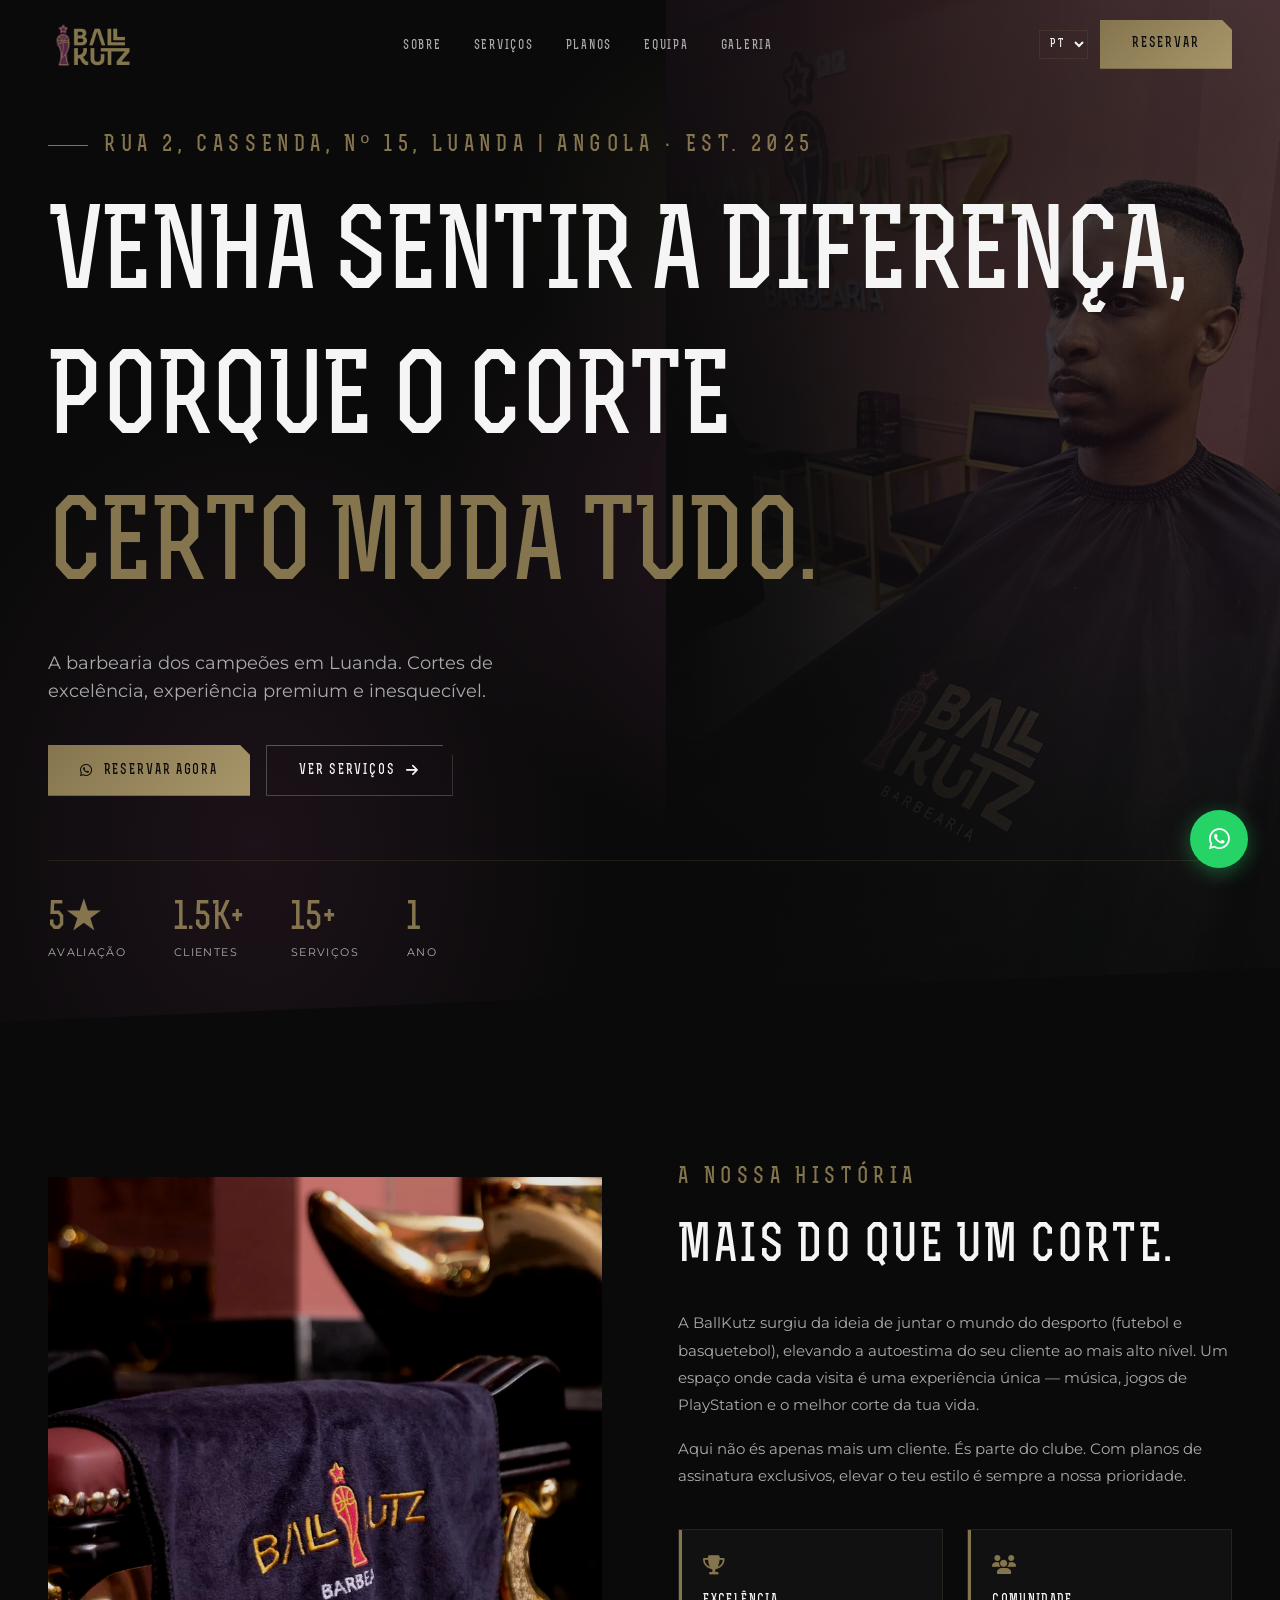
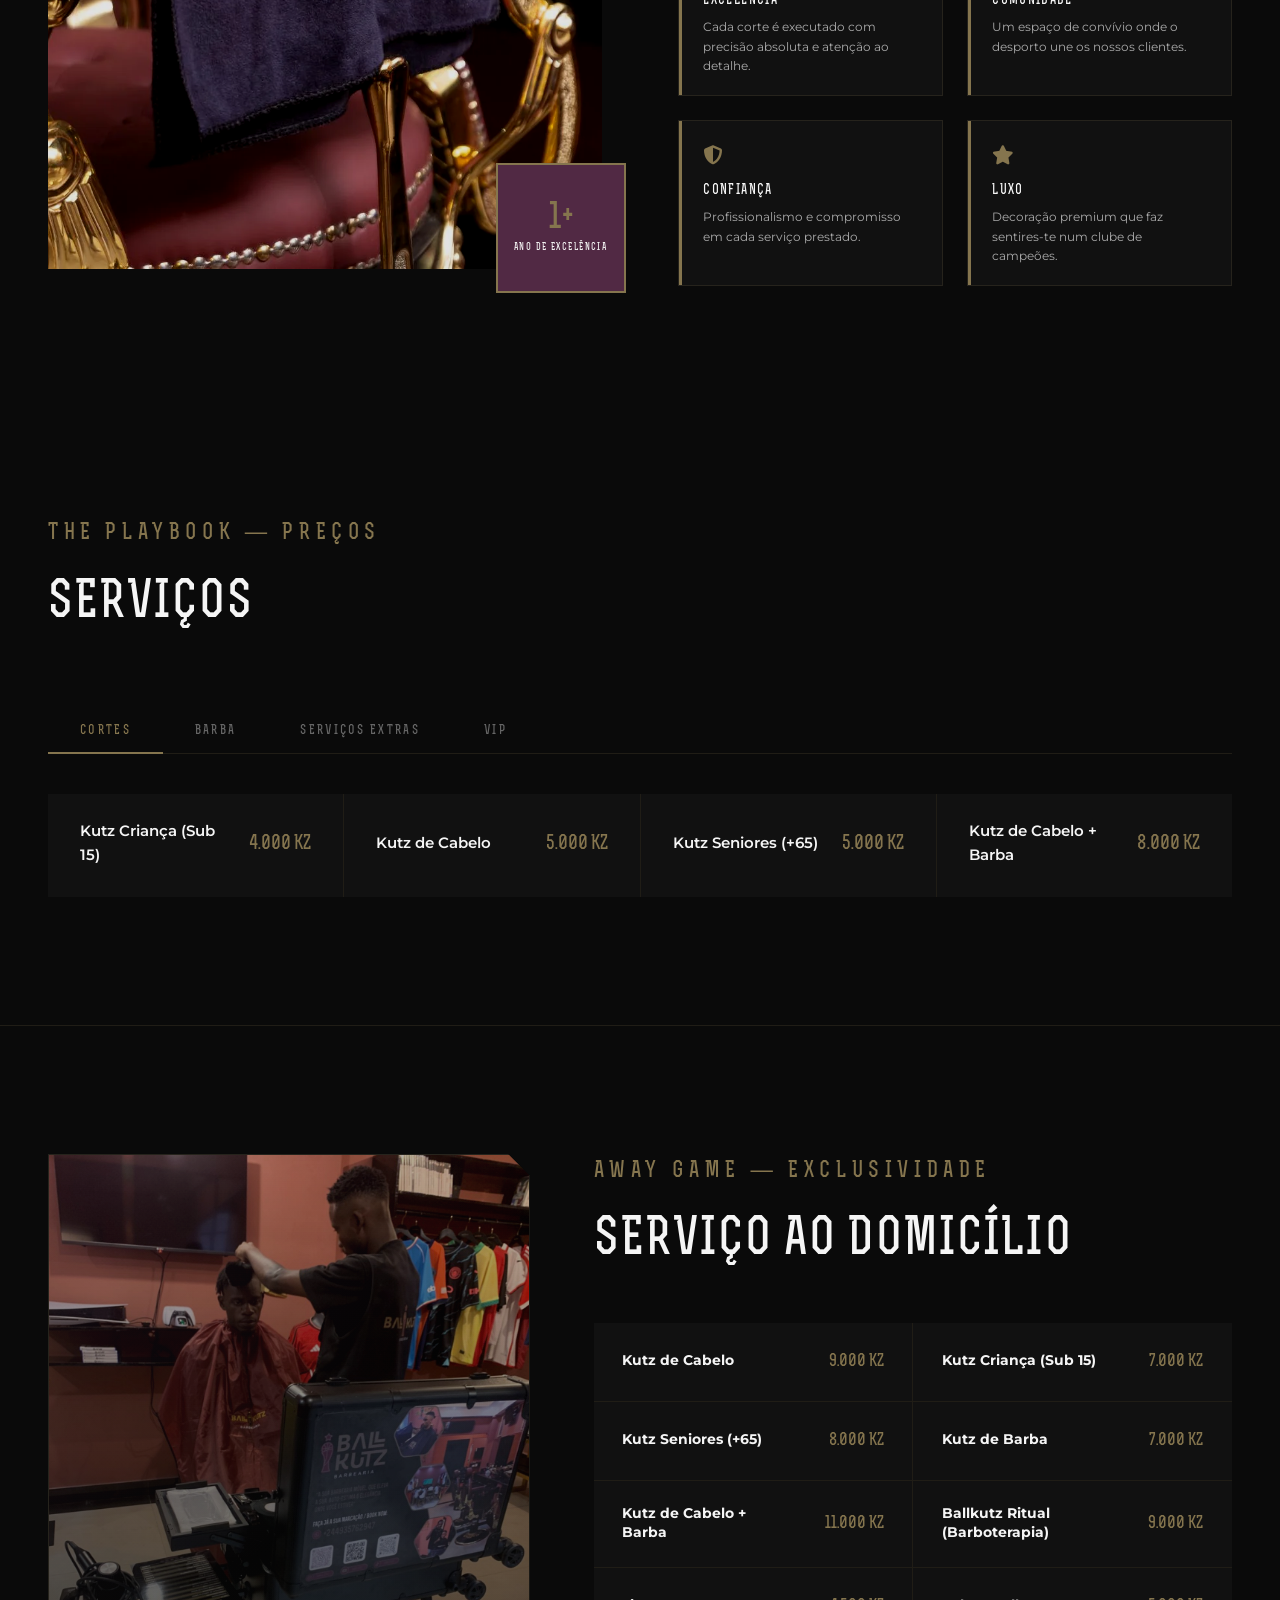
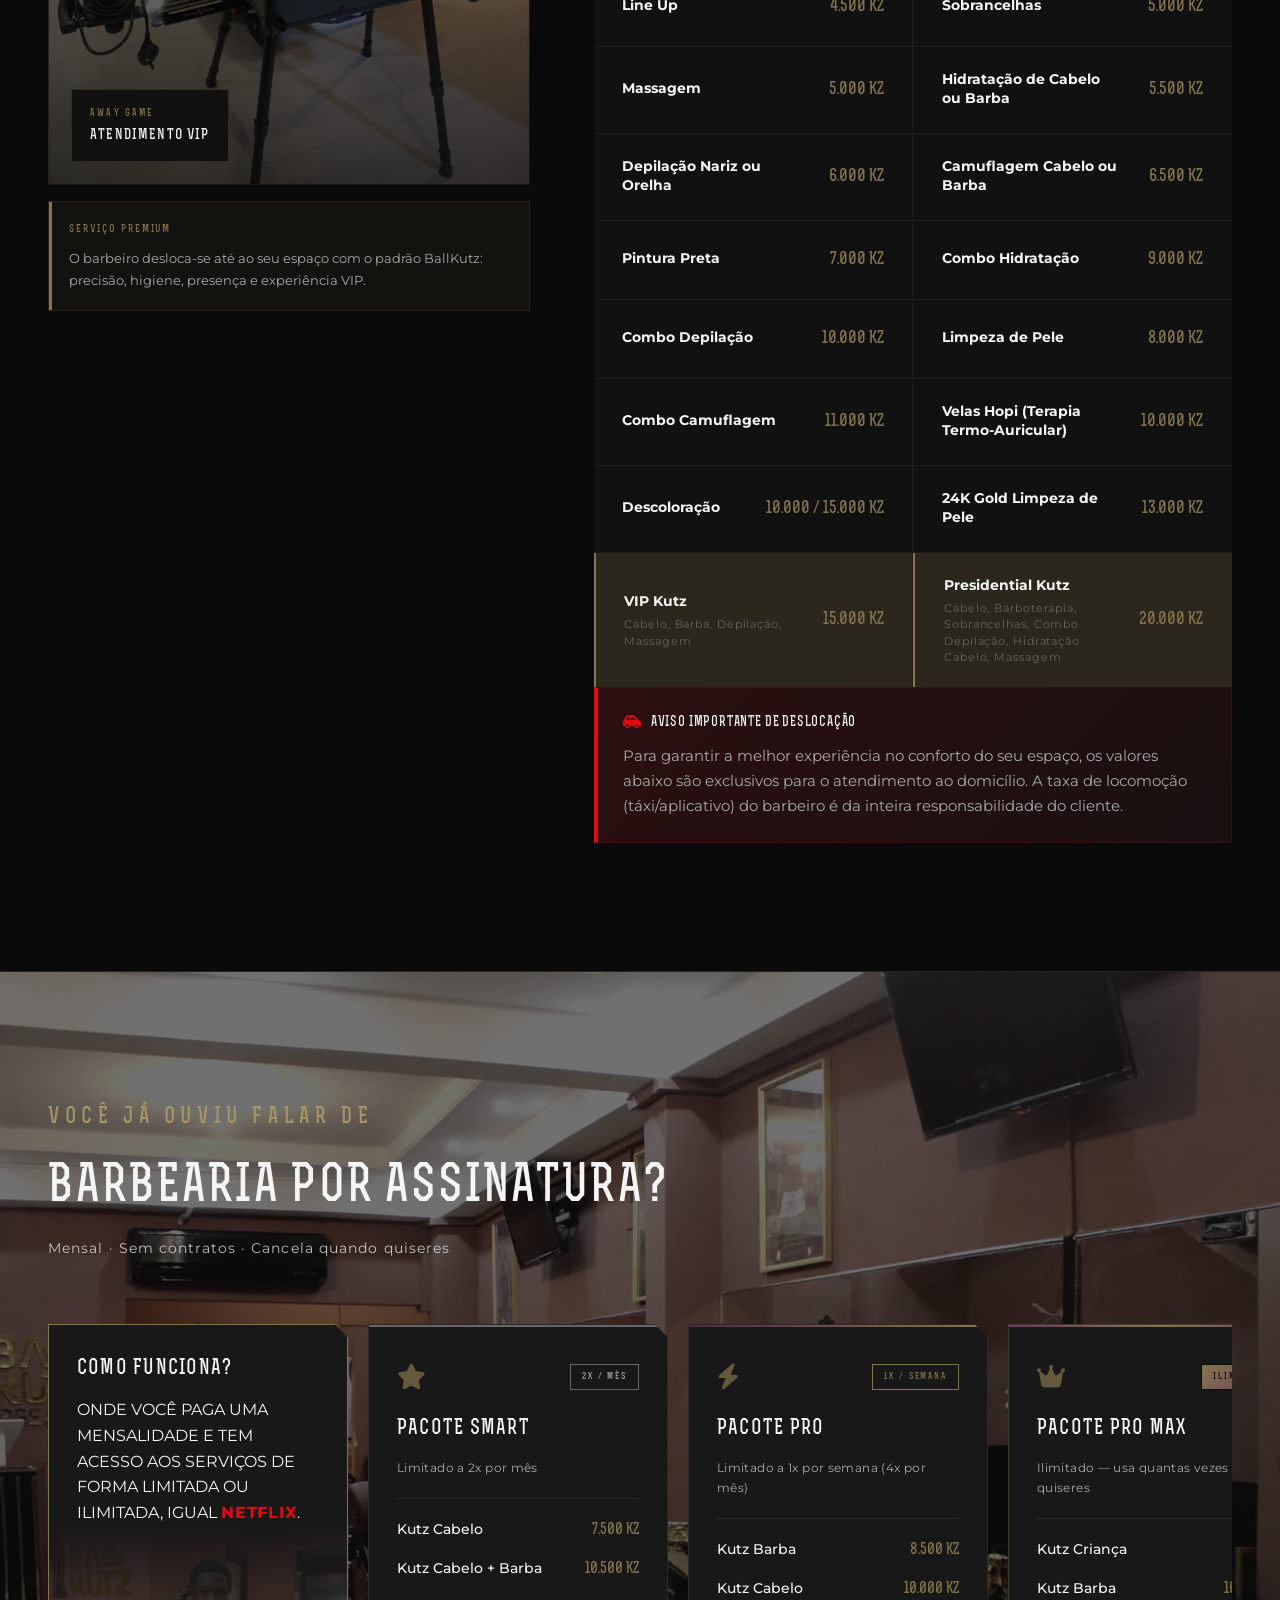
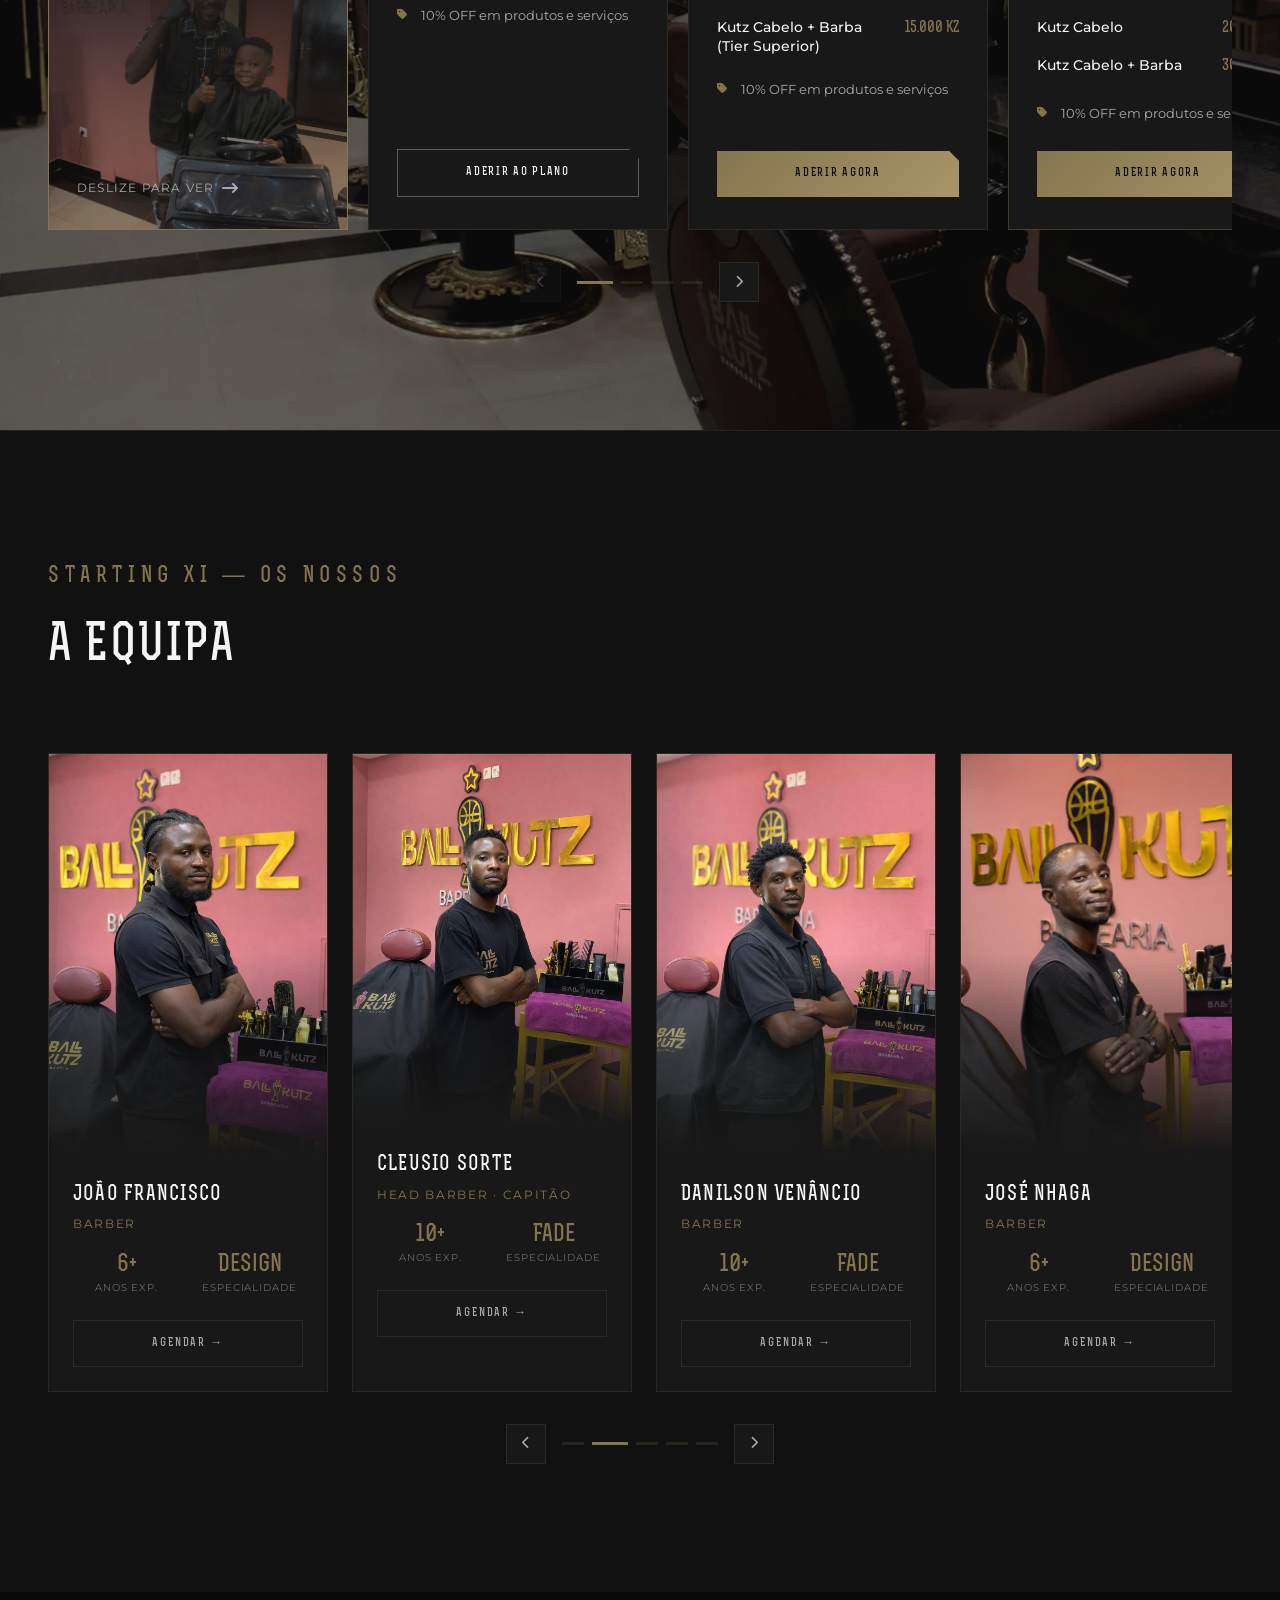
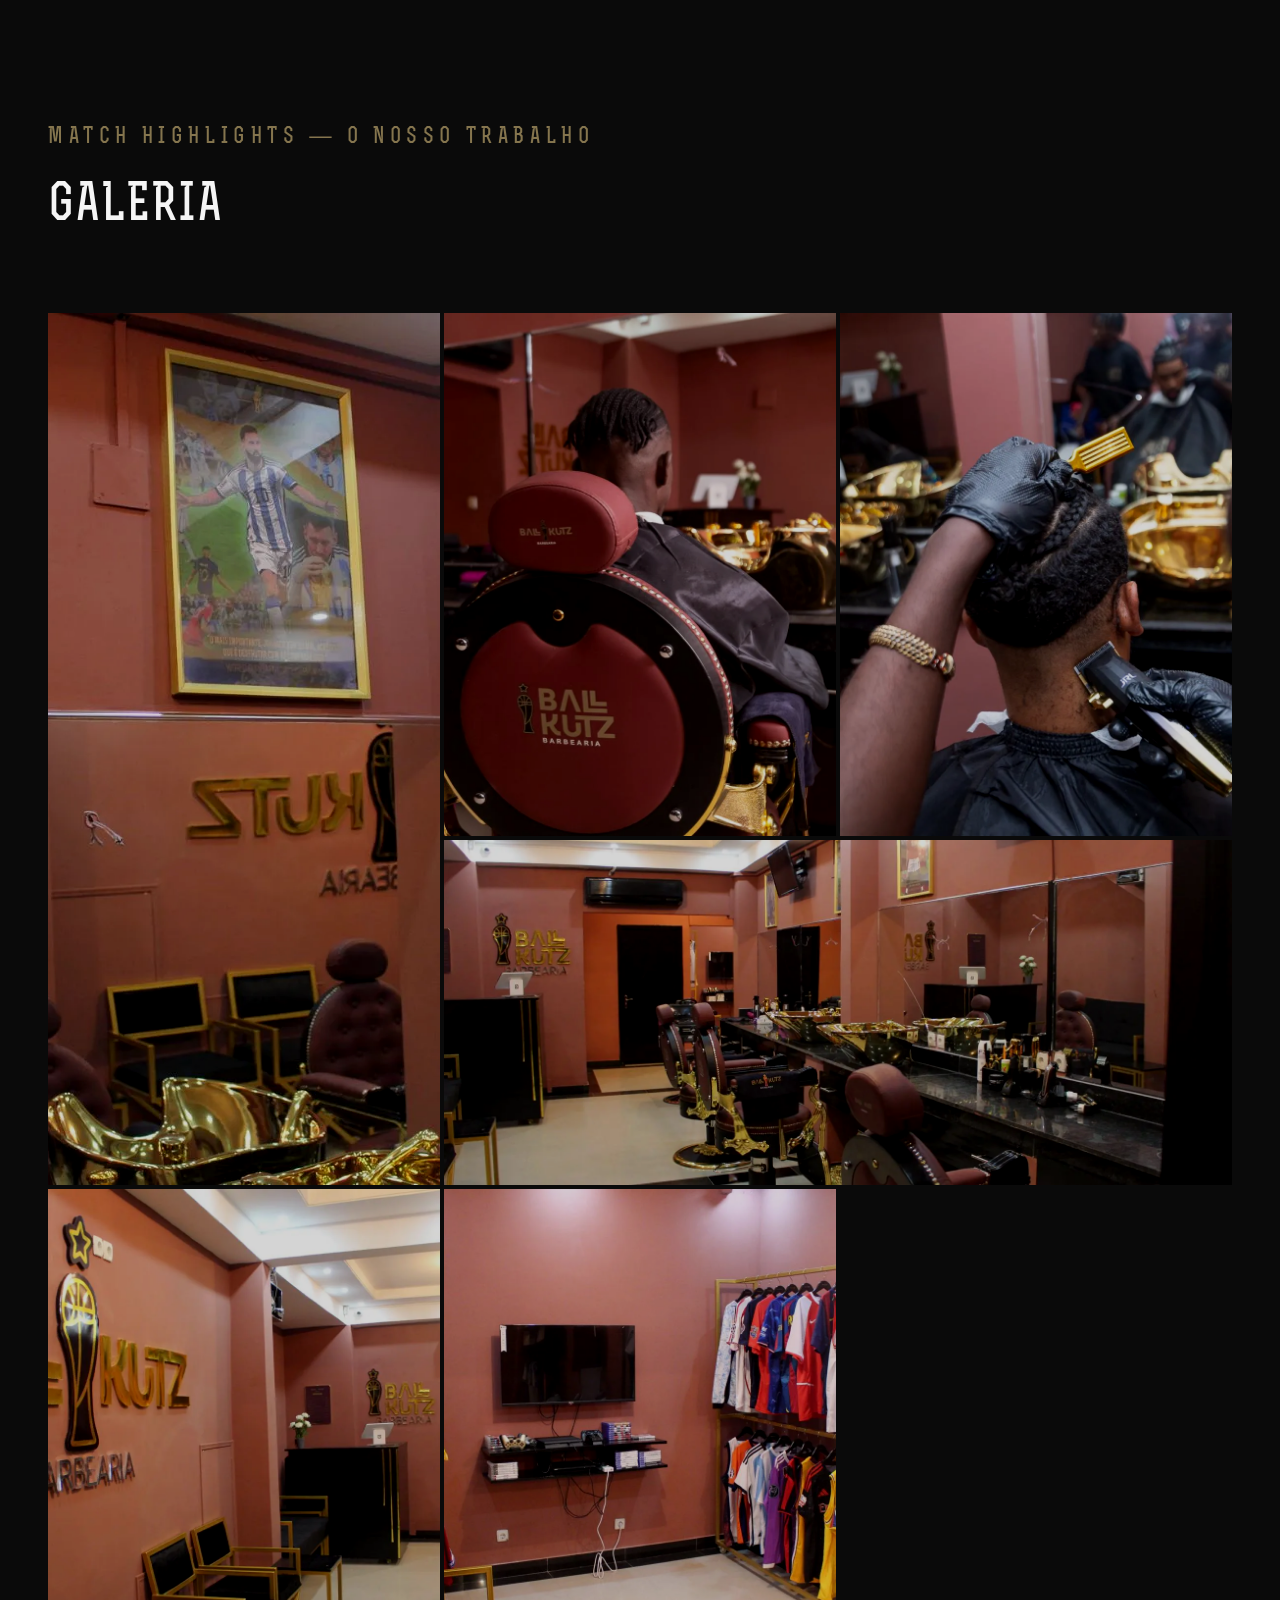
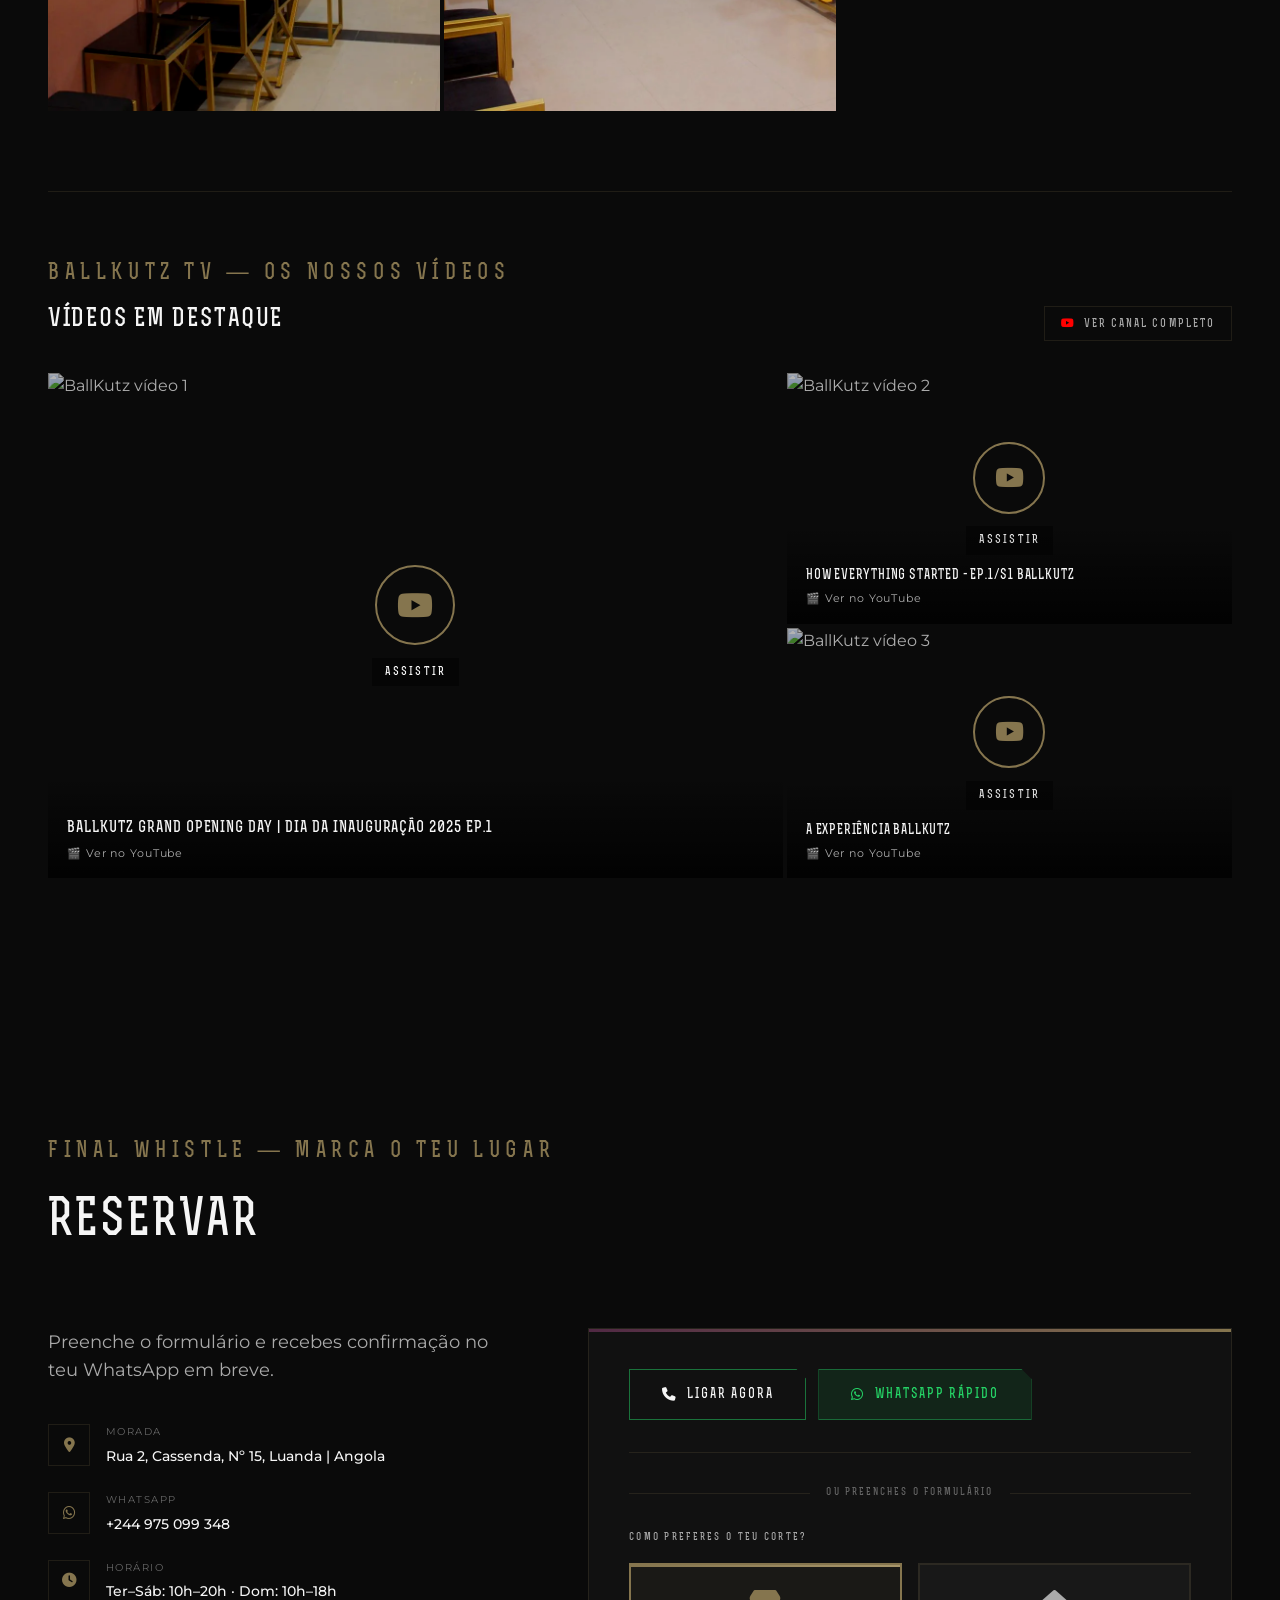
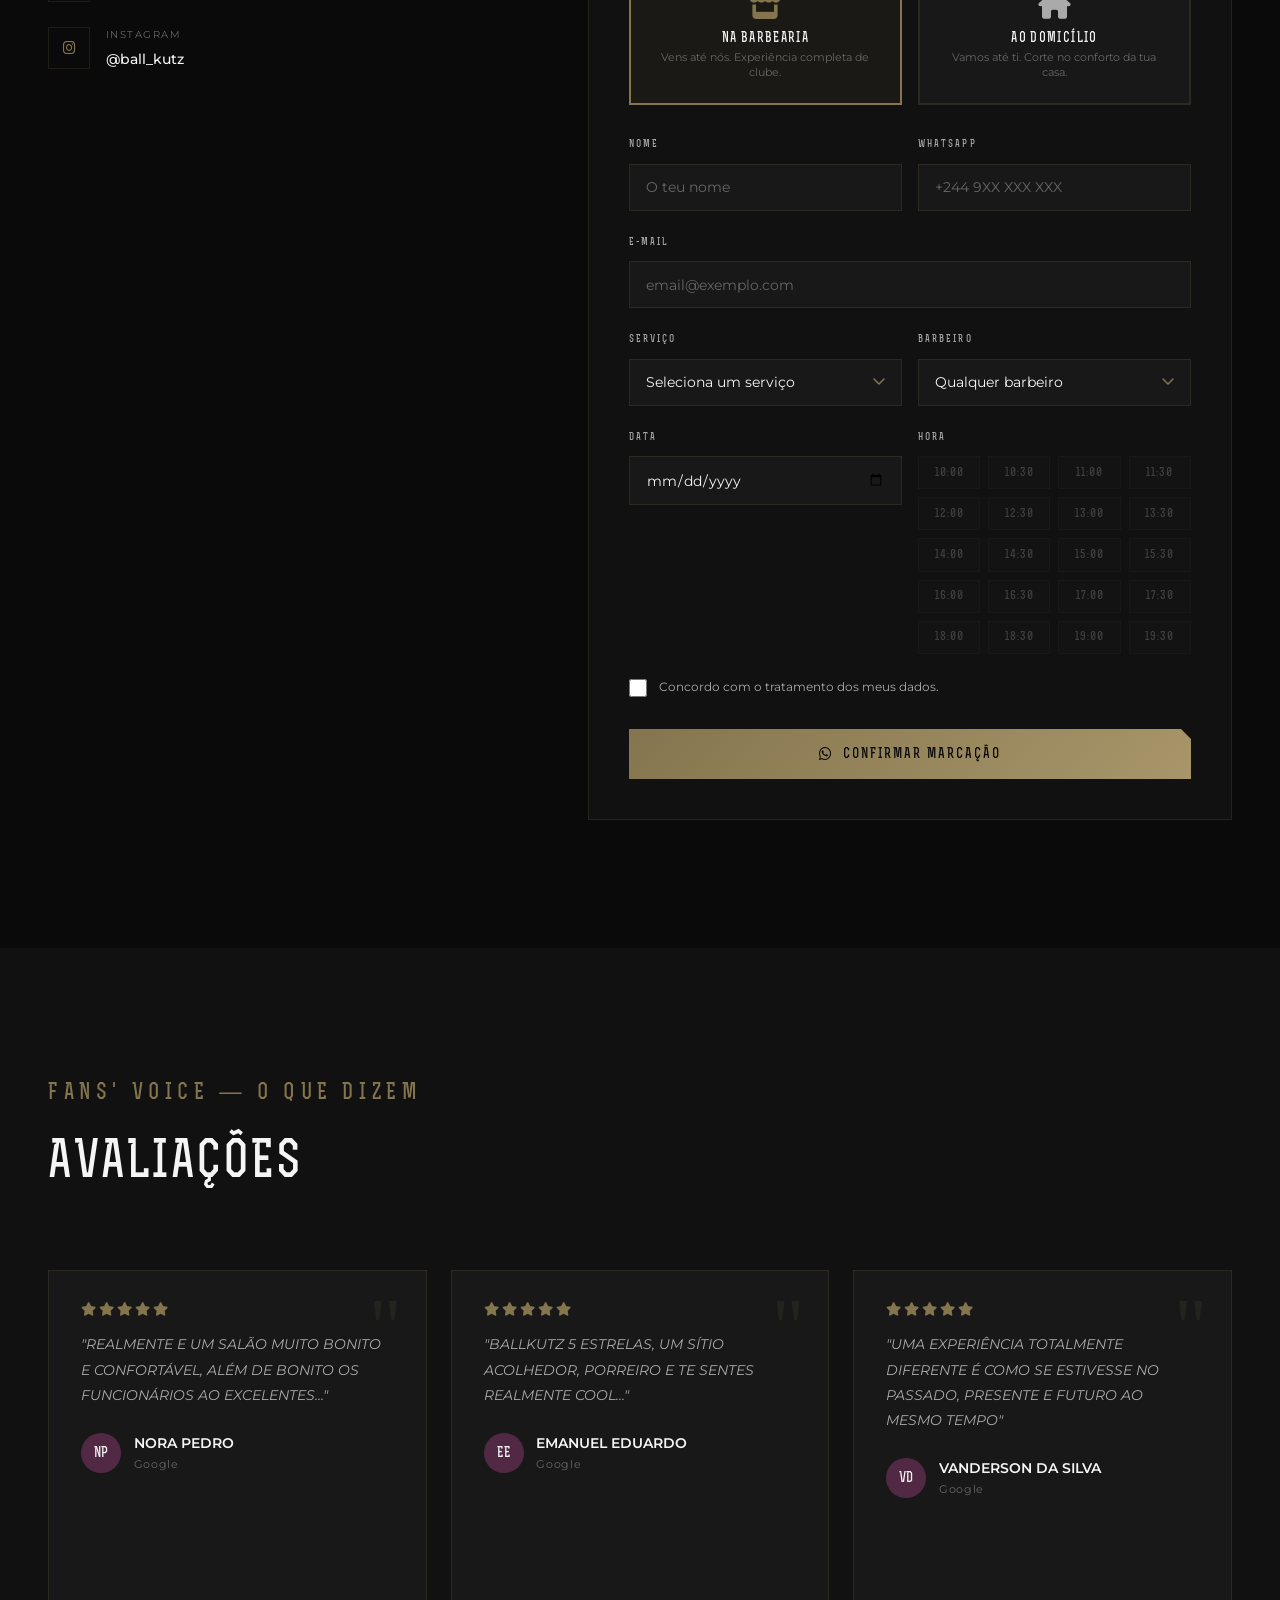
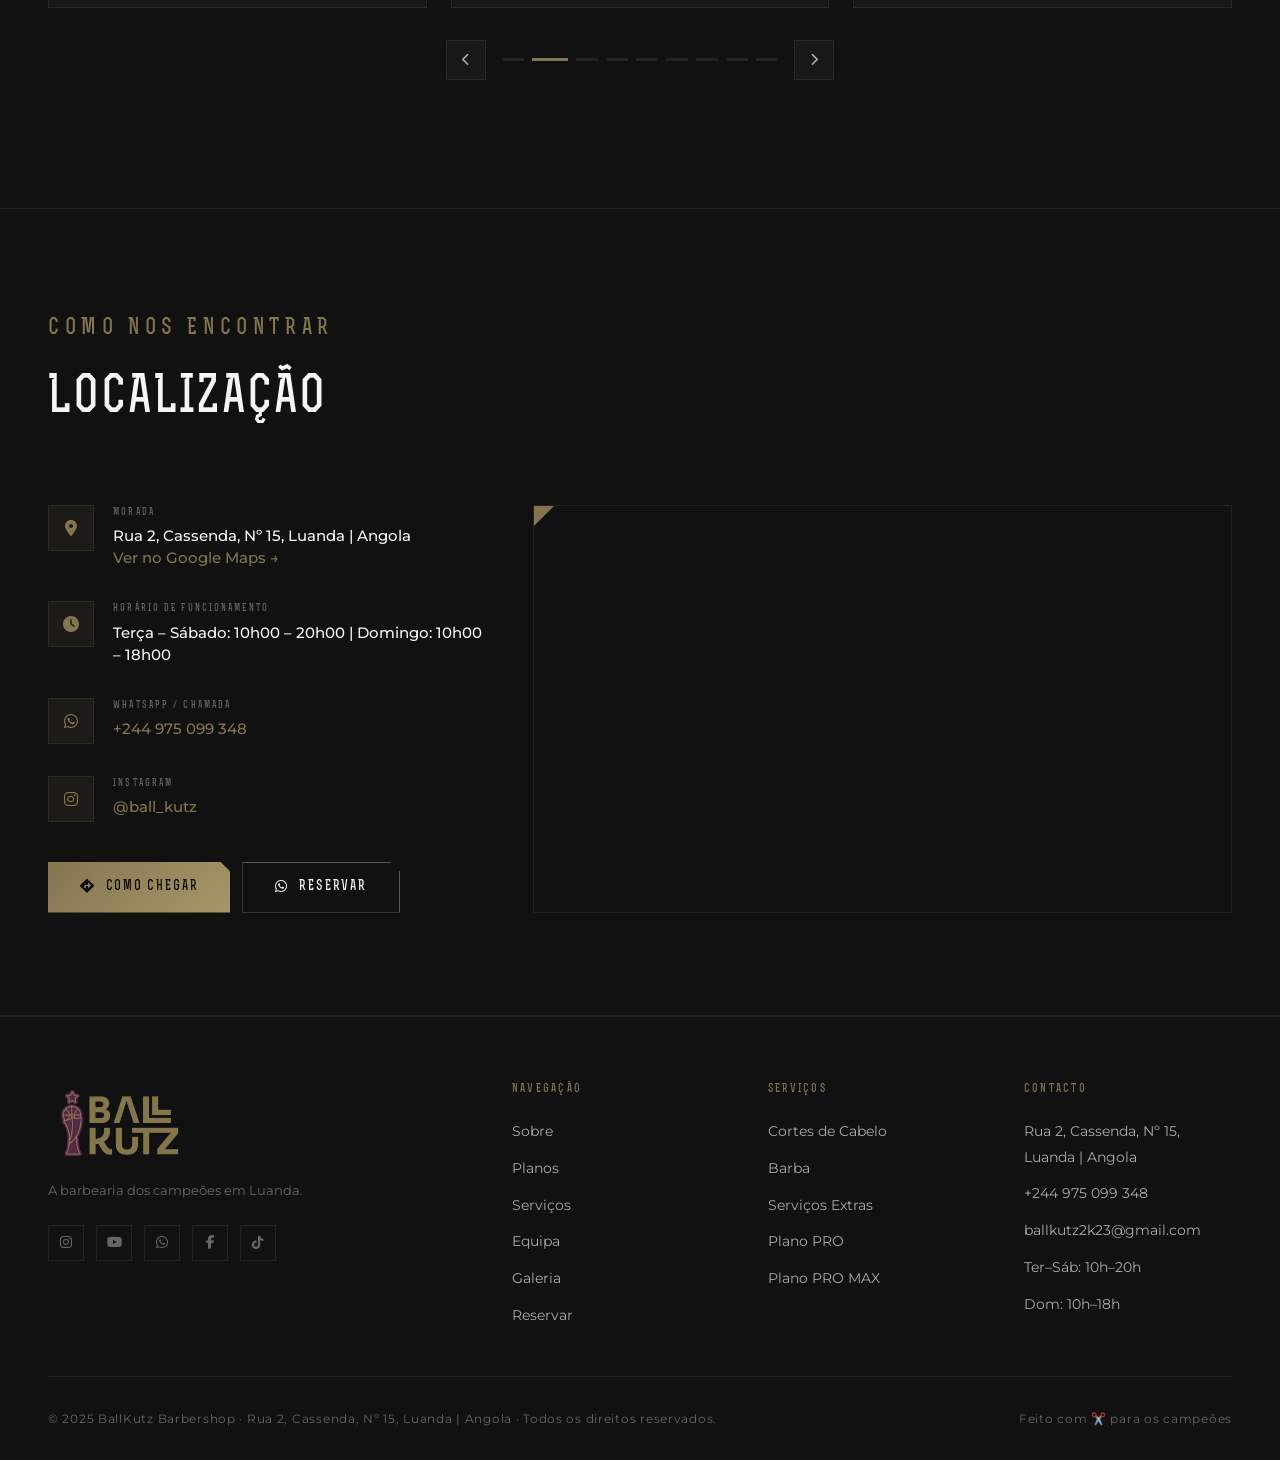
==== commit 44fcdc50: "nomes completos" ====
--- a/index.html
+++ b/index.html
@@ -1438,6 +1438,40 @@
           <div class="team__slider" id="teamSlider">
             <div
               class="barber-card reveal"
+              data-barber="João"
+              tabindex="0"
+              role="button"
+            >
+              <div class="barber-card__photo">
+                <img src="img/joao1.jpeg" alt="João - Barber" />
+              </div>
+              <div class="barber-card__info">
+                <div class="barber-card__name">João Francisco</div>
+                <div class="barber-card__title" data-i18n="barber_barber">
+                  Barber
+                </div>
+                <div class="barber-card__stats">
+                  <div class="barber-stat">
+                    <div class="barber-stat__value">6+</div>
+                    <div class="barber-stat__label" data-i18n="stat_years">
+                      Anos Exp.
+                    </div>
+                  </div>
+                  <div class="barber-stat">
+                    <div class="barber-stat__value">Design</div>
+                    <div class="barber-stat__label" data-i18n="stat_specialty">
+                      Especialidade
+                    </div>
+                  </div>
+                </div>
+                <div class="barber-card__select" data-i18n="barber_book">
+                  Agendar →
+                </div>
+              </div>
+            </div>
+
+            <div
+              class="barber-card reveal"
               data-barber="Cleusio"
               tabindex="0"
               role="button"
@@ -1446,7 +1480,7 @@
                 <img src="img/cleusio-barber.jpg" alt="Cleusio - Head Barber" />
               </div>
               <div class="barber-card__info">
-                <div class="barber-card__name">Cleusio</div>
+                <div class="barber-card__name">Cleusio Sorte</div>
                 <div class="barber-card__title" data-i18n="barber_head">
                   Head Barber · Capitão
                 </div>
@@ -1480,7 +1514,7 @@
                 <img src="img/danilson-barber.jpg" alt="Danilson - Barber" />
               </div>
               <div class="barber-card__info">
-                <div class="barber-card__name">Danilson</div>
+                <div class="barber-card__name">Danilson Venâncio</div>
                 <div class="barber-card__title" data-i18n="barber_barber">
                   Barber · Senior Barber
                 </div>
@@ -1530,10 +1564,10 @@
               role="button"
             >
               <div class="barber-card__photo">
-                <img src="img/joao1.jpeg" alt="João - Barber" />
+                <img src="img/sdff.jpg" alt="José Nhaga - Barber" />
               </div>
               <div class="barber-card__info">
-                <div class="barber-card__name">João</div>
+                <div class="barber-card__name">José Nhaga</div>
                 <div class="barber-card__title" data-i18n="barber_barber">
                   Barber
                 </div>
@@ -1559,49 +1593,15 @@
 
             <div
               class="barber-card reveal"
-              data-barber="João"
+              data-barber="André"
               tabindex="0"
               role="button"
             >
               <div class="barber-card__photo">
-                <img src="img/sdff.jpg" alt="José Nhaga - Barber" />
+                <img src="img/andre.jpg" alt="André Diogo - Barber" />
               </div>
               <div class="barber-card__info">
-                <div class="barber-card__name">José</div>
-                <div class="barber-card__title" data-i18n="barber_barber">
-                  Barber
-                </div>
-                <div class="barber-card__stats">
-                  <div class="barber-stat">
-                    <div class="barber-stat__value">6+</div>
-                    <div class="barber-stat__label" data-i18n="stat_years">
-                      Anos Exp.
-                    </div>
-                  </div>
-                  <div class="barber-stat">
-                    <div class="barber-stat__value">Design</div>
-                    <div class="barber-stat__label" data-i18n="stat_specialty">
-                      Especialidade
-                    </div>
-                  </div>
-                </div>
-                <div class="barber-card__select" data-i18n="barber_book">
-                  Agendar →
-                </div>
-              </div>
-            </div>
-
-            <div
-              class="barber-card reveal"
-              data-barber="João"
-              tabindex="0"
-              role="button"
-            >
-              <div class="barber-card__photo">
-                <img src="img/andre.jpg" alt="André Diogo - Barber" />
-              </div>
-              <div class="barber-card__info">
-                <div class="barber-card__name">André</div>
+                <div class="barber-card__name">André Diogo</div>
                 <div class="barber-card__title" data-i18n="barber_barber">
                   Barber
                 </div>
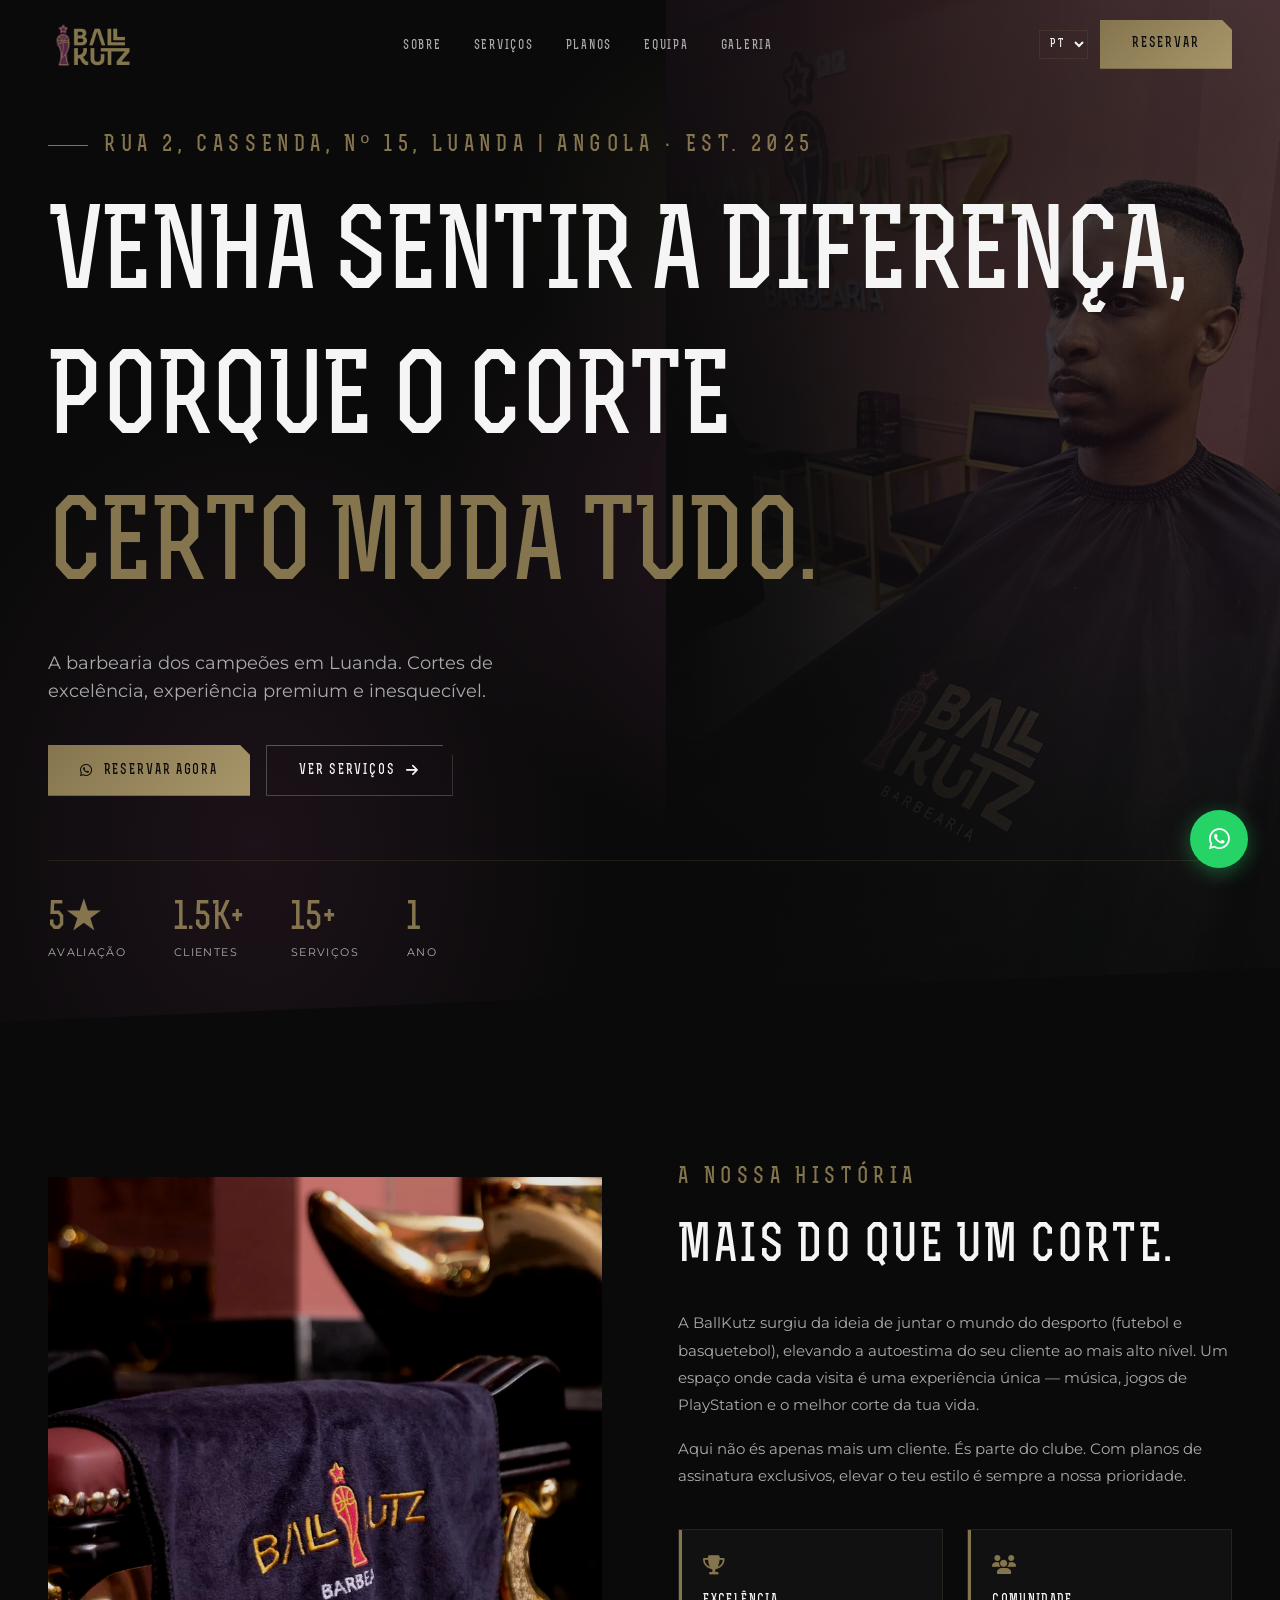
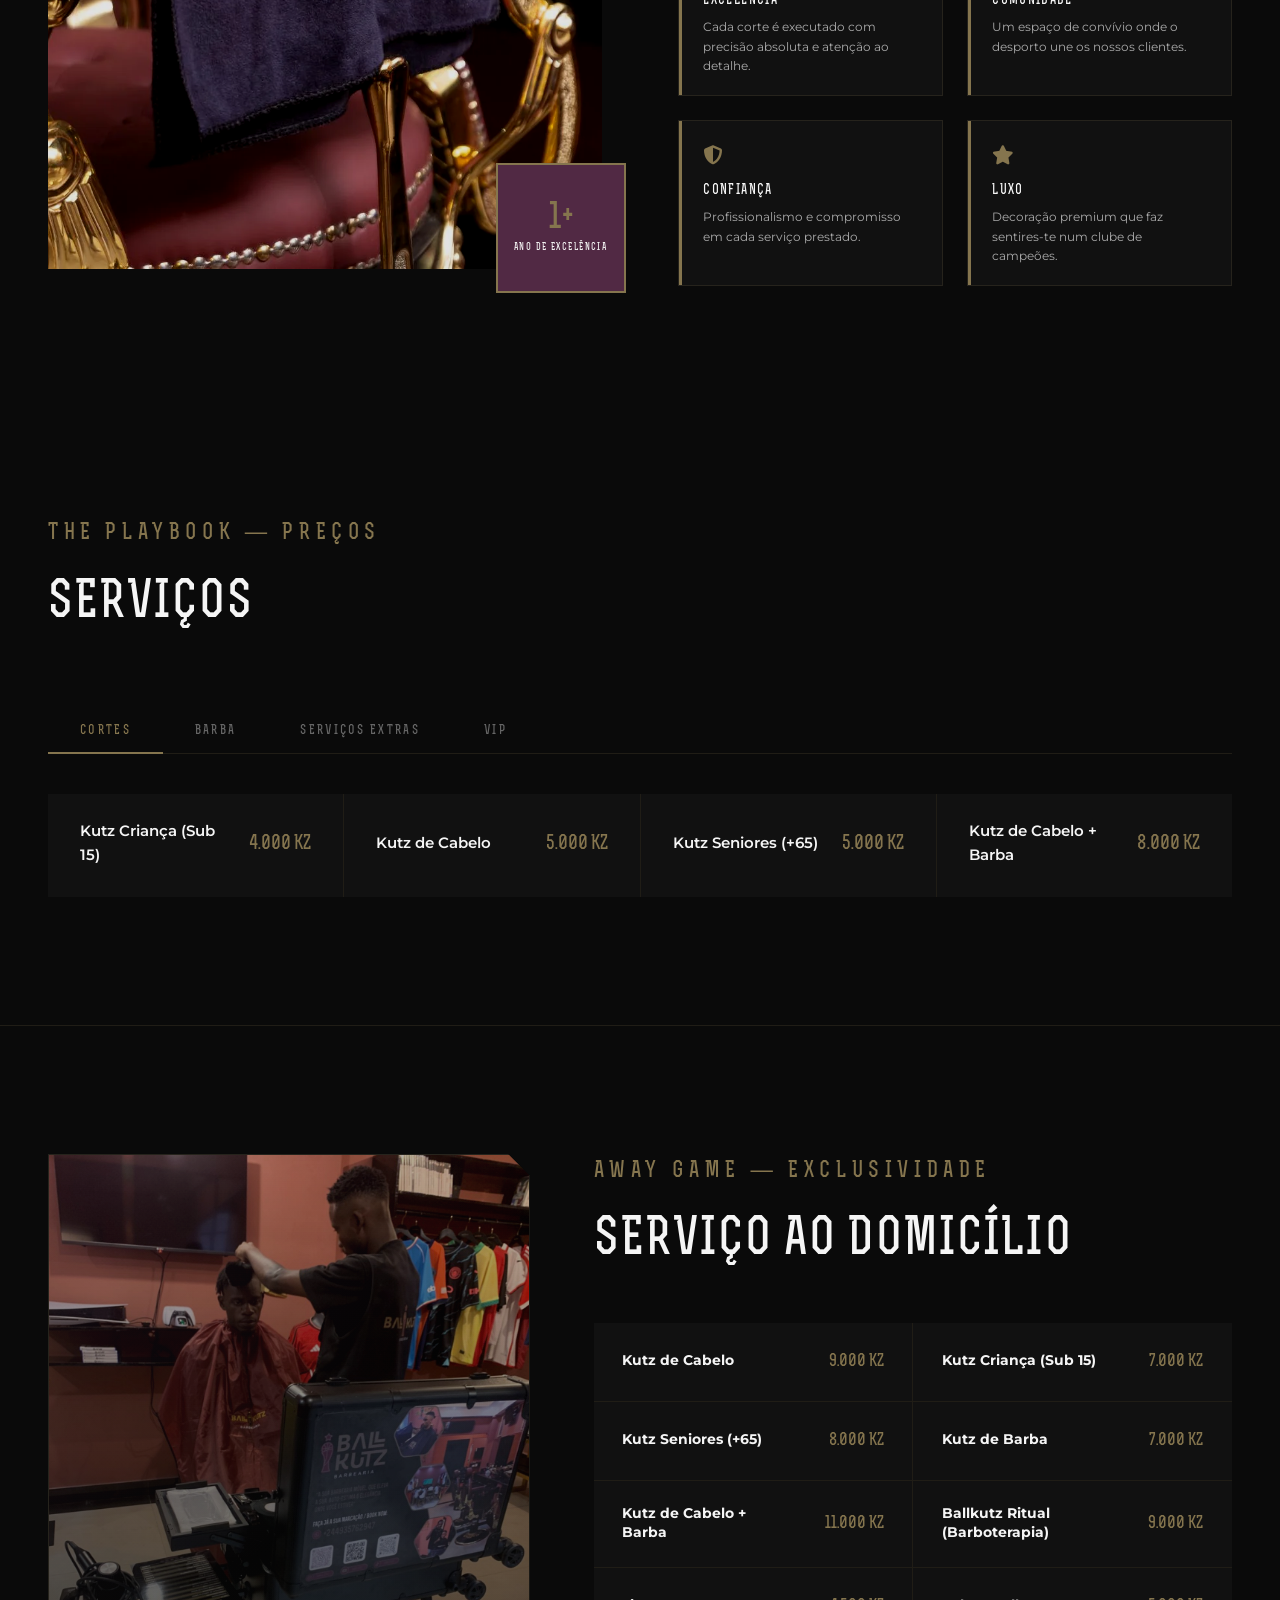
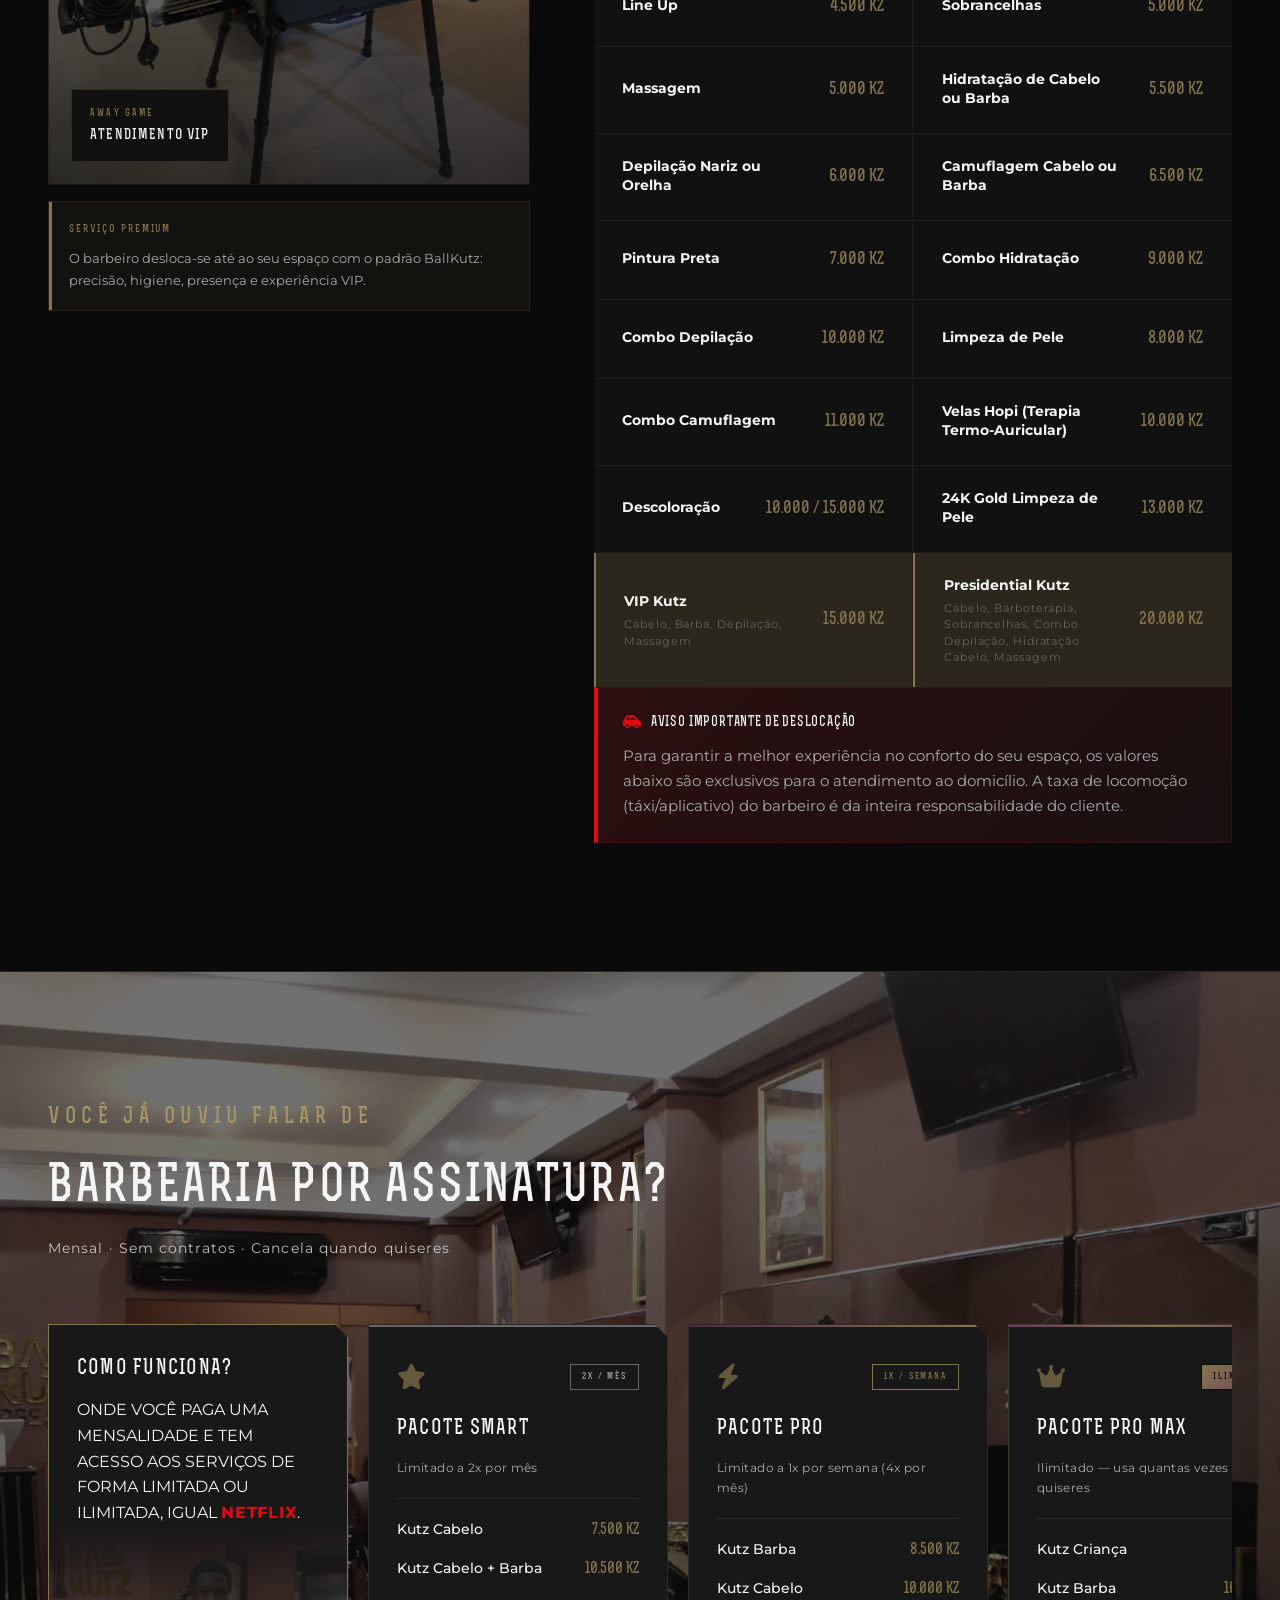
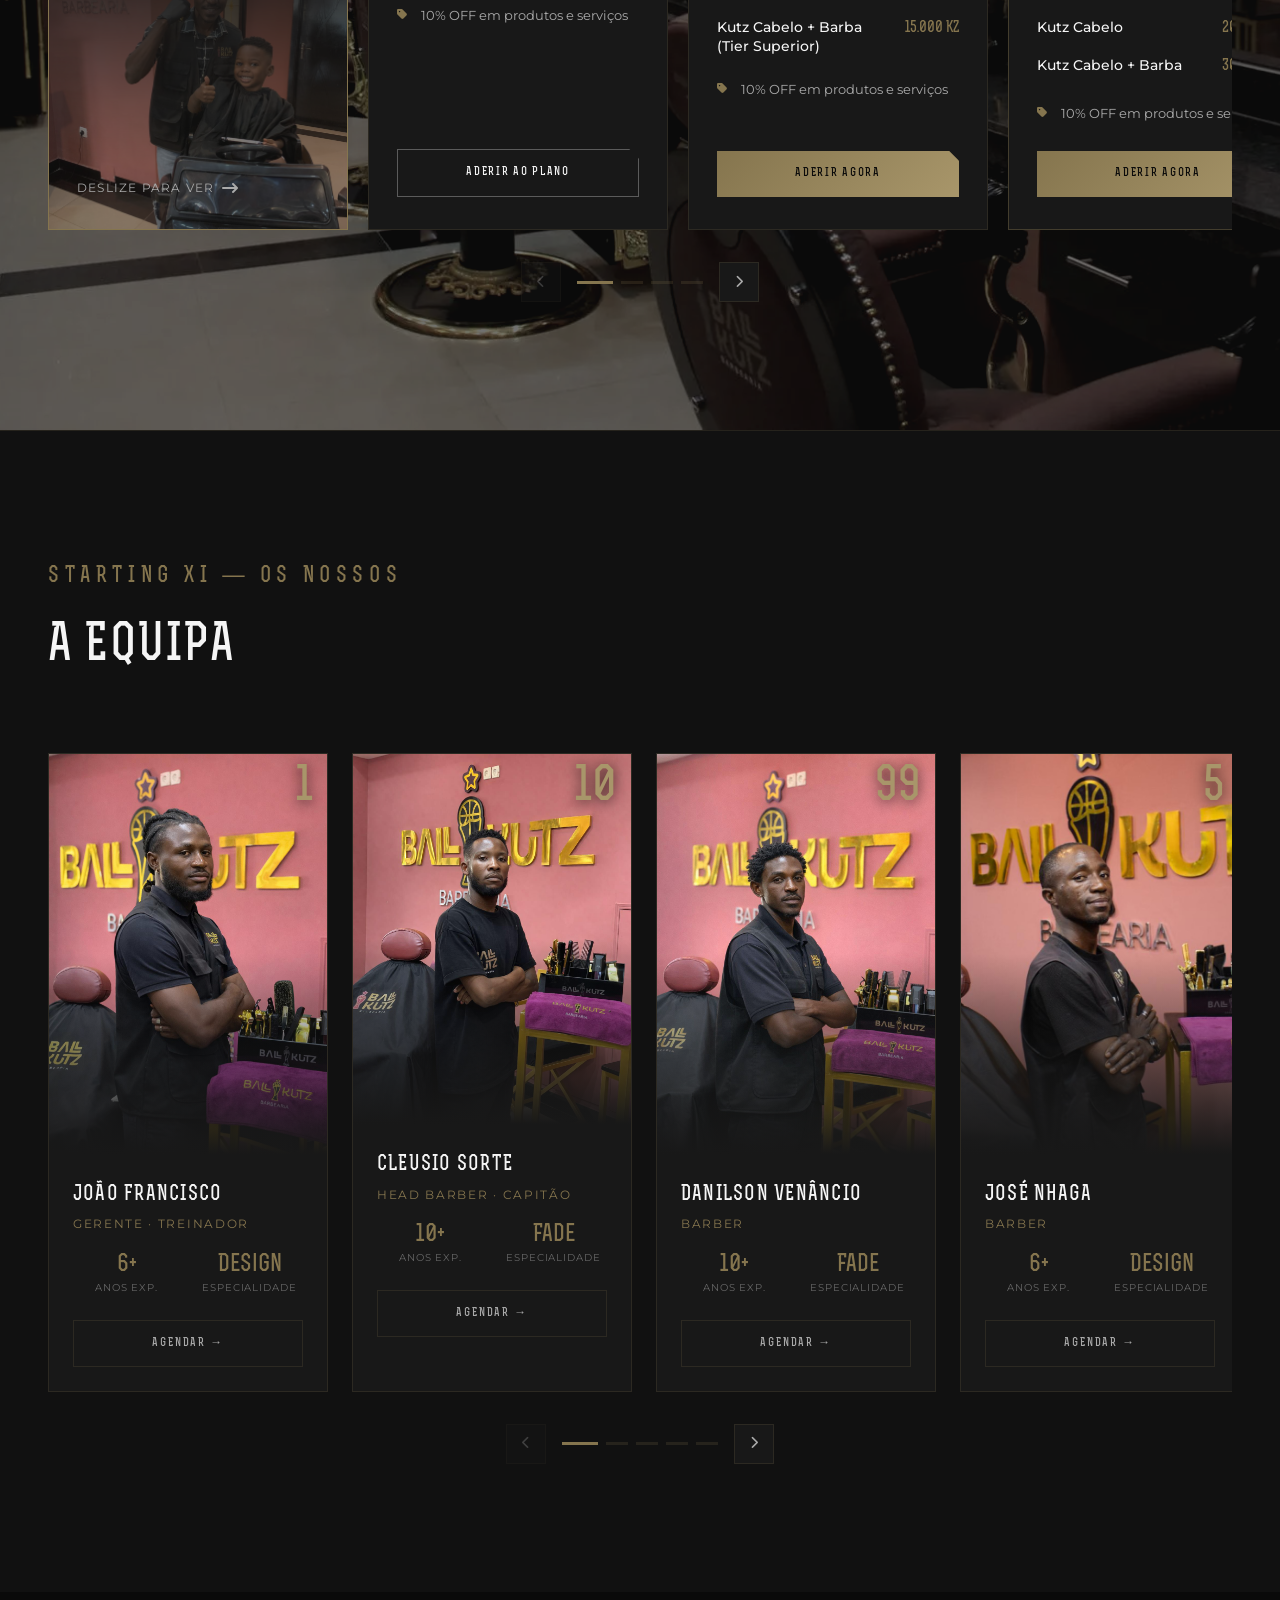
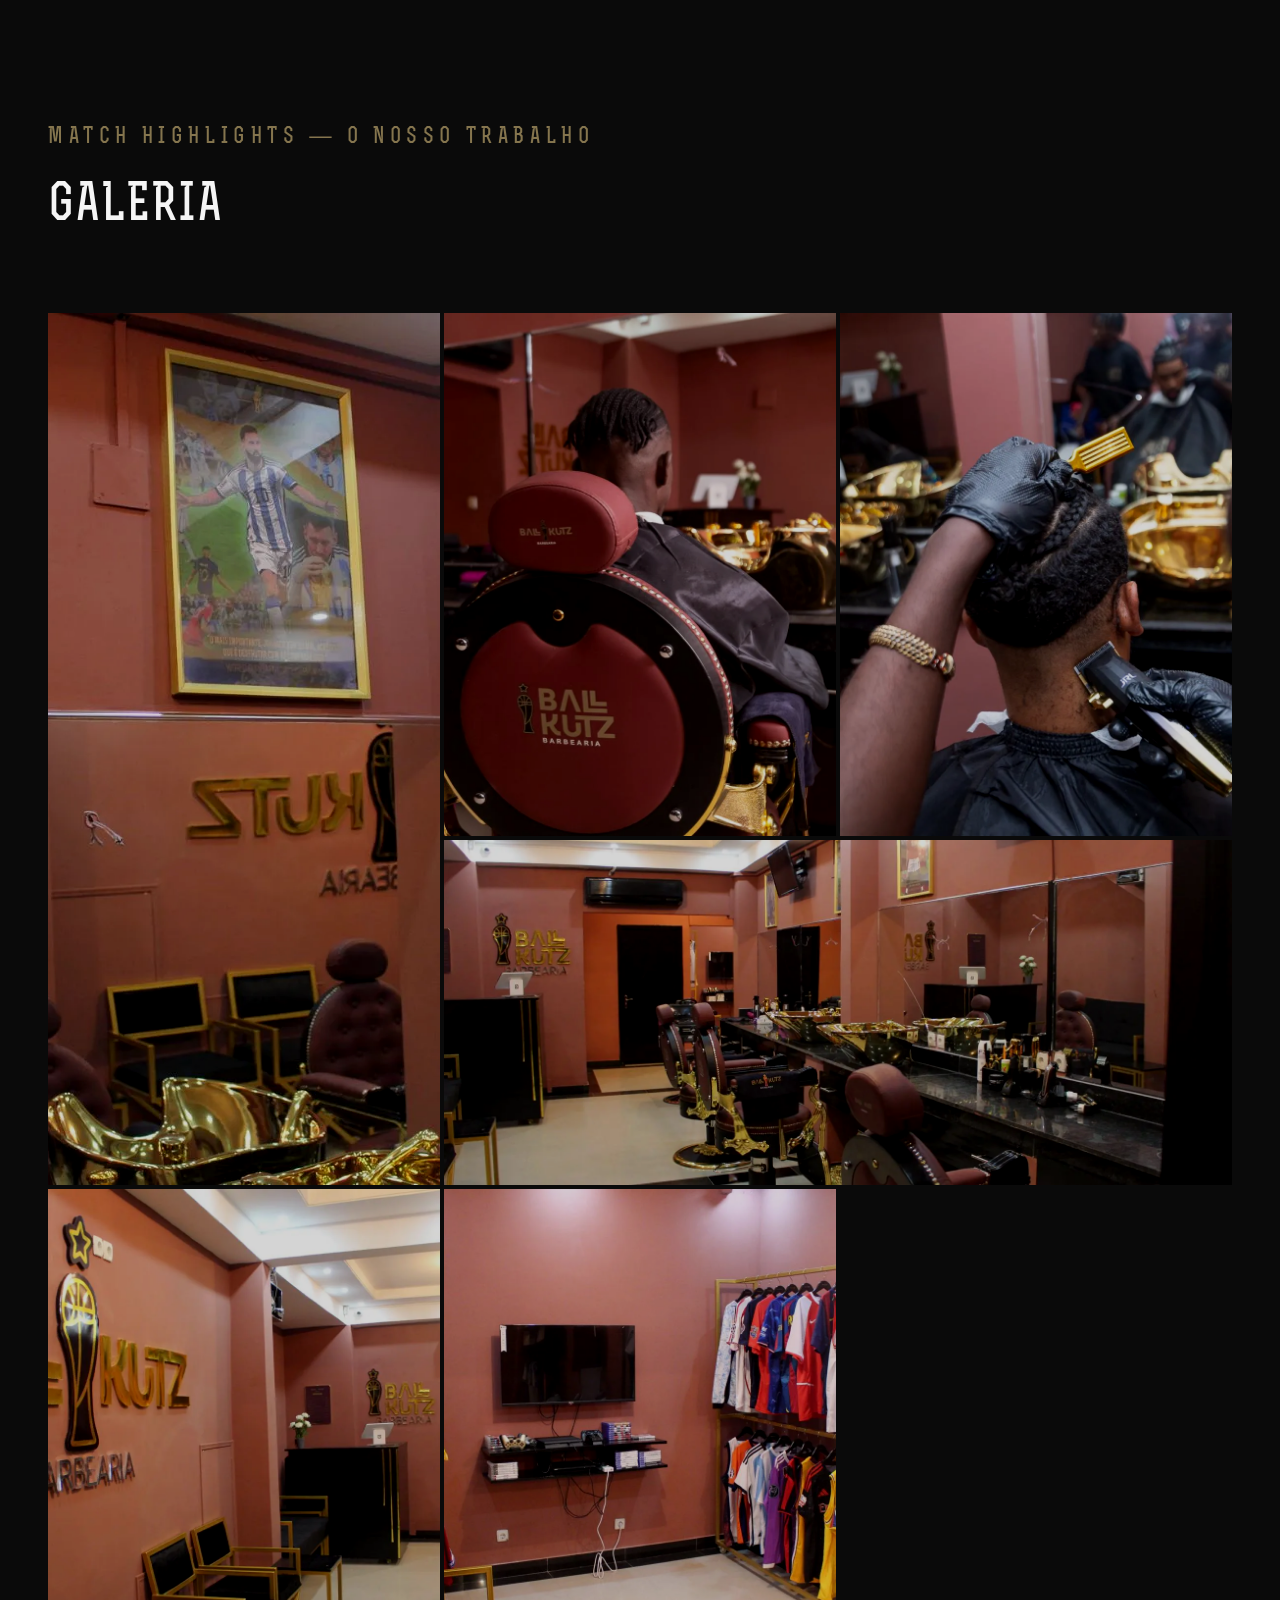
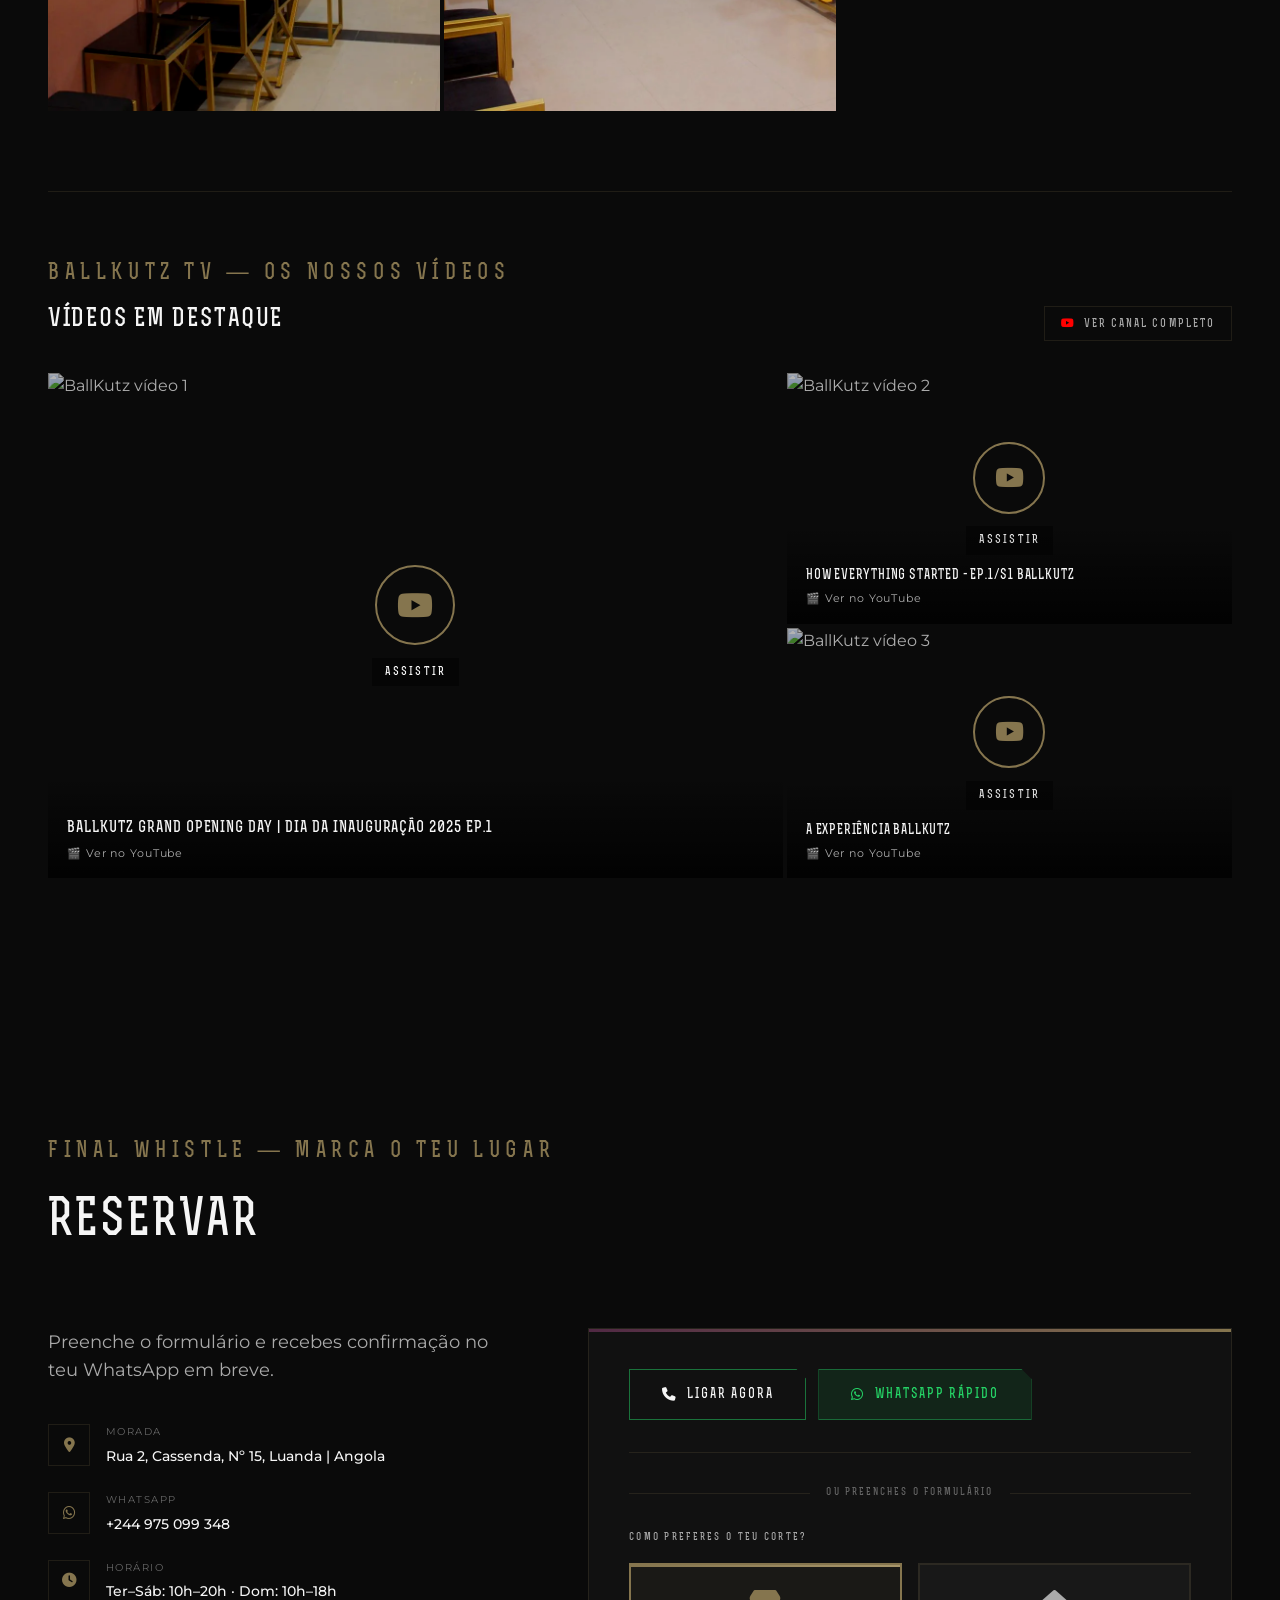
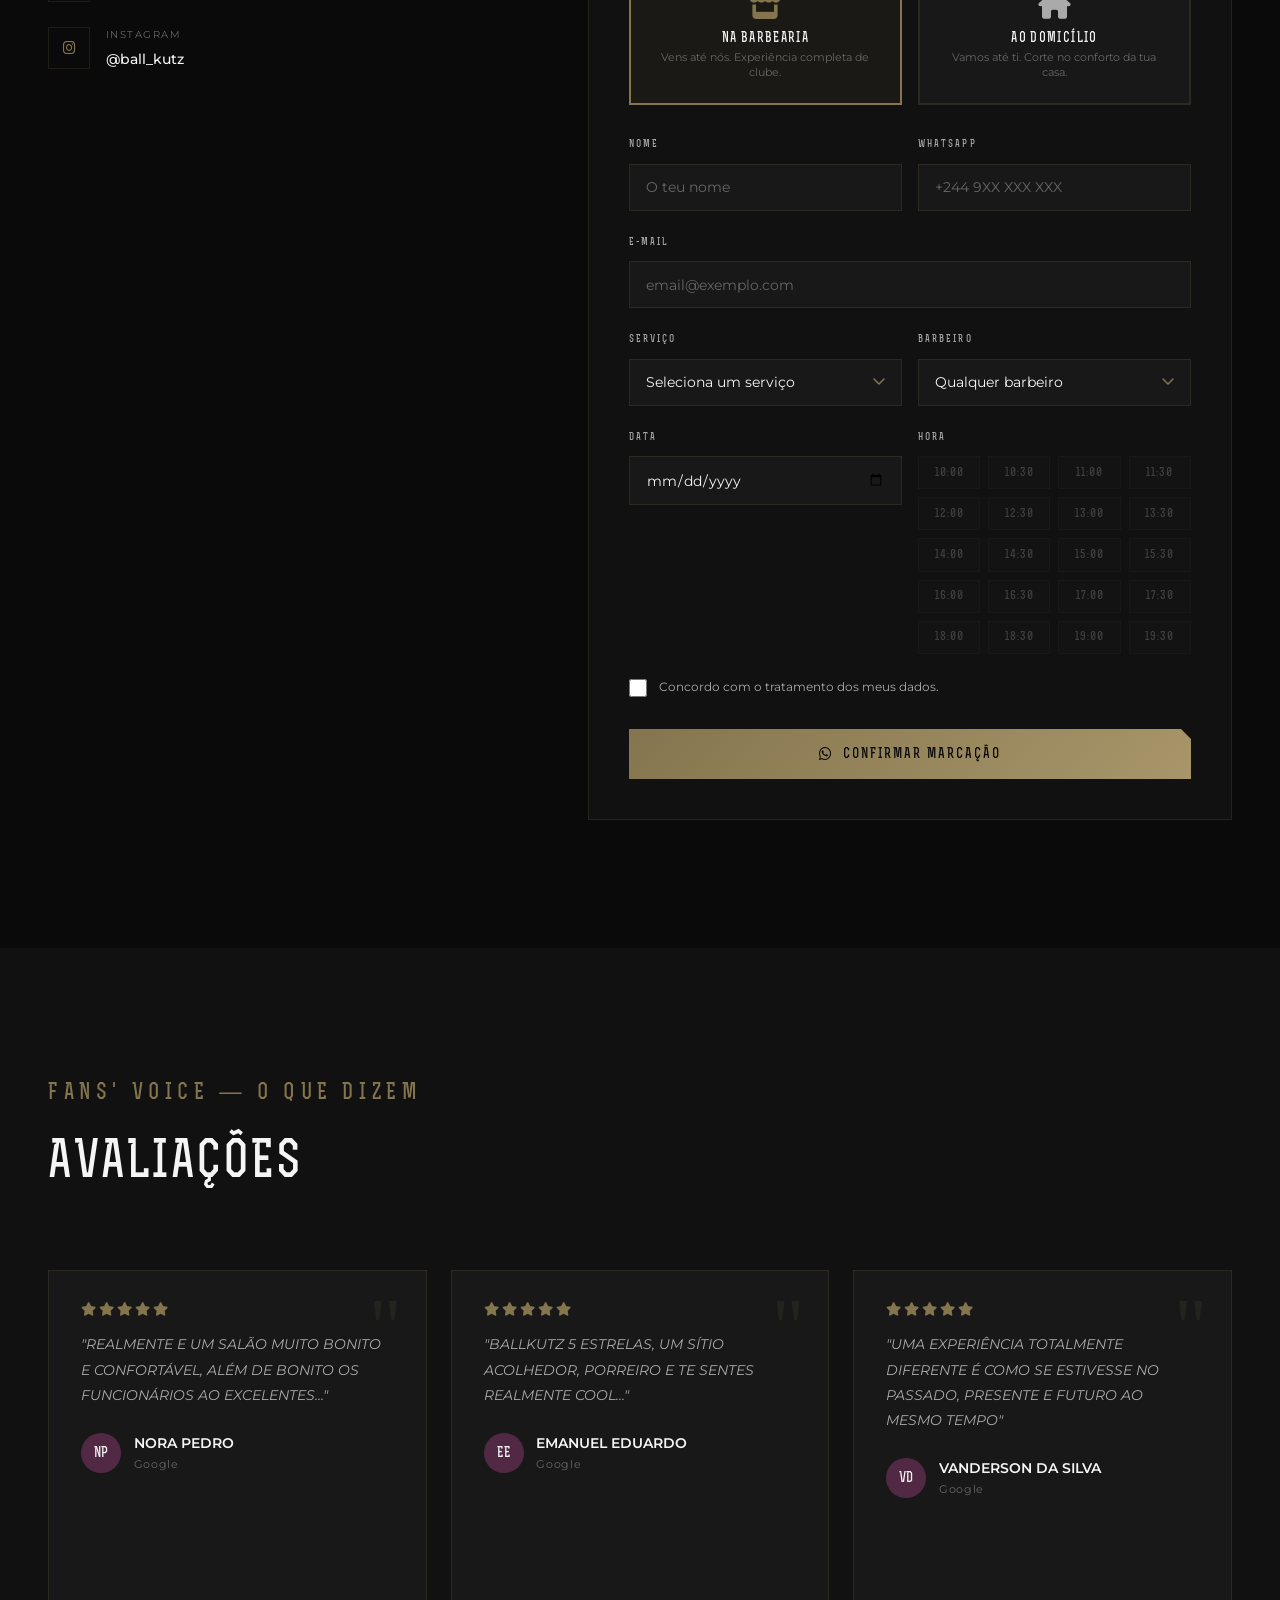
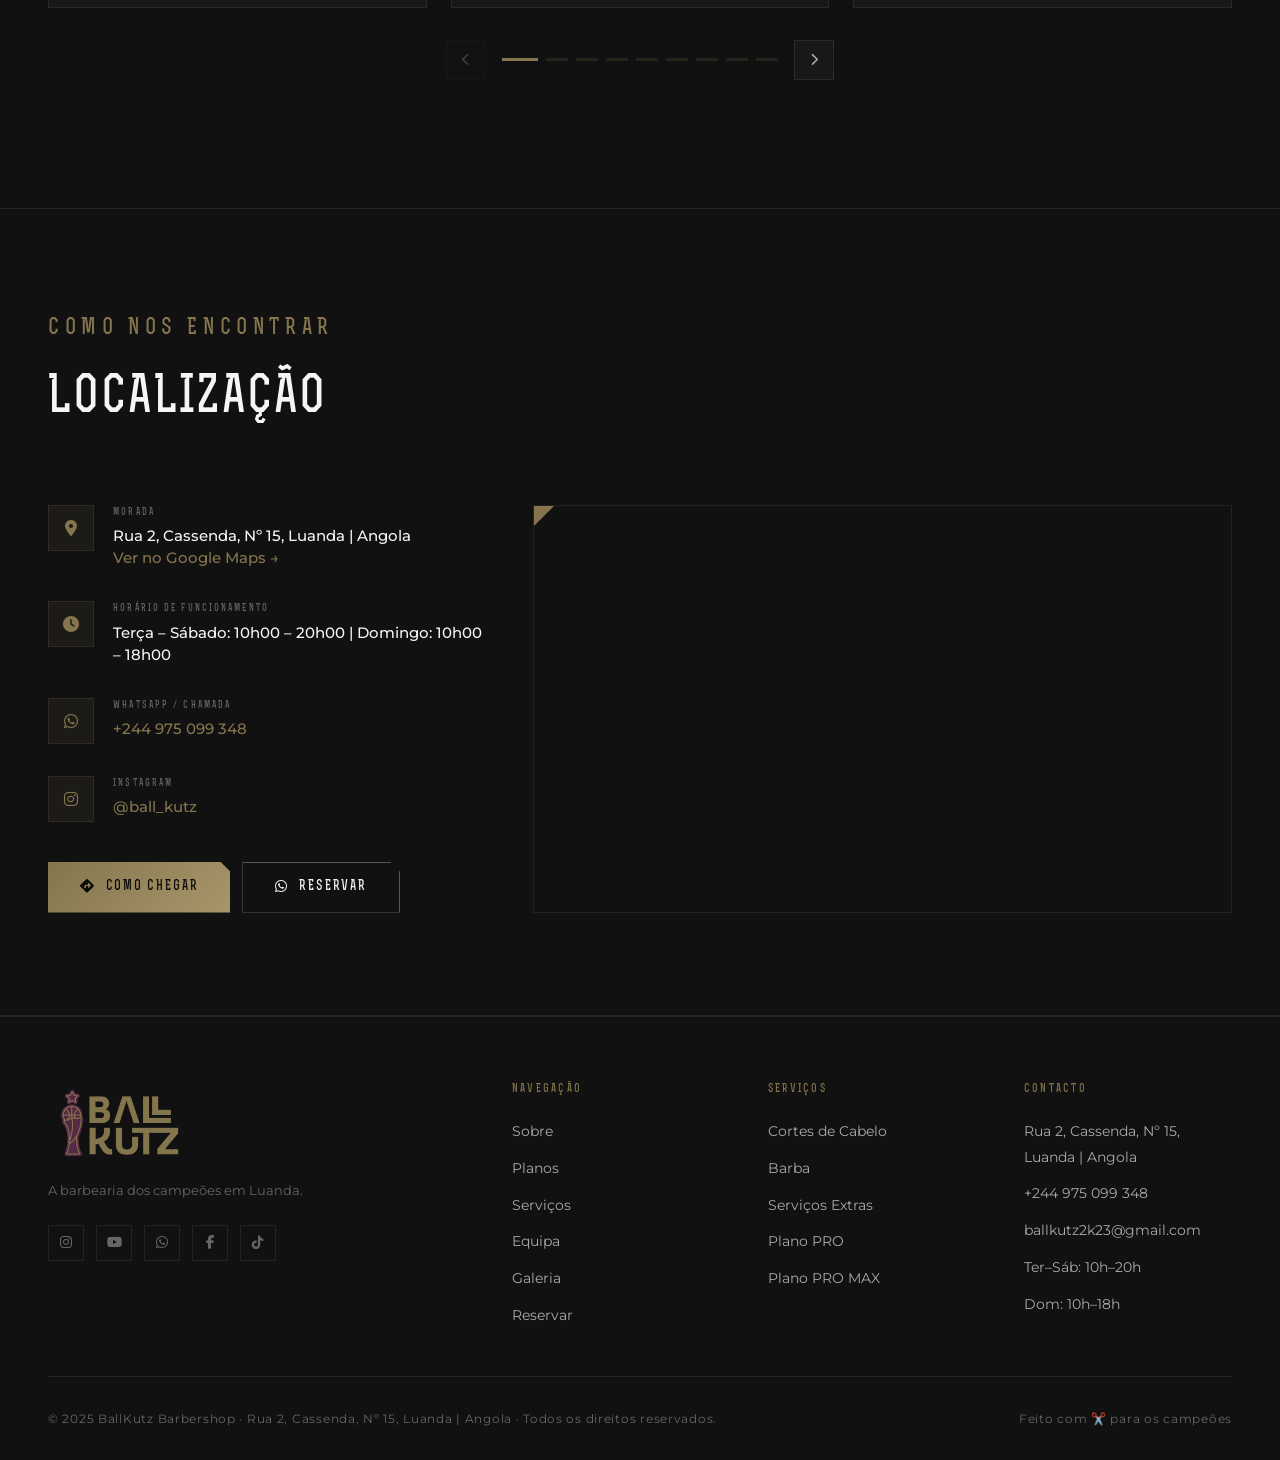
==== commit 3c75bab8: "nu,erps" ====
--- a/index.html
+++ b/index.html
@@ -1443,12 +1443,18 @@
               role="button"
             >
               <div class="barber-card__photo">
-                <img src="img/joao1.jpeg" alt="João - Barber" />
+                <img
+                  src="img/joao1.jpeg"
+                  alt="João Francisco - Gerente e Treinador"
+                />
+                <div class="barber-card__number" aria-label="Camisola número 1">
+                  1
+                </div>
               </div>
               <div class="barber-card__info">
                 <div class="barber-card__name">João Francisco</div>
-                <div class="barber-card__title" data-i18n="barber_barber">
-                  Barber
+                <div class="barber-card__title" data-i18n="barber_manager">
+                  Gerente · Treinador
                 </div>
                 <div class="barber-card__stats">
                   <div class="barber-stat">
@@ -1477,7 +1483,16 @@
               role="button"
             >
               <div class="barber-card__photo">
-                <img src="img/cleusio-barber.jpg" alt="Cleusio - Head Barber" />
+                <img
+                  src="img/cleusio-barber.jpg"
+                  alt="Cleusio Sorte - Head Barber"
+                />
+                <div
+                  class="barber-card__number"
+                  aria-label="Camisola número 10"
+                >
+                  10
+                </div>
               </div>
               <div class="barber-card__info">
                 <div class="barber-card__name">Cleusio Sorte</div>
@@ -1511,7 +1526,16 @@
               role="button"
             >
               <div class="barber-card__photo">
-                <img src="img/danilson-barber.jpg" alt="Danilson - Barber" />
+                <img
+                  src="img/danilson-barber.jpg"
+                  alt="Danilson Venâncio - Barber"
+                />
+                <div
+                  class="barber-card__number"
+                  aria-label="Camisola número 99"
+                >
+                  99
+                </div>
               </div>
               <div class="barber-card__info">
                 <div class="barber-card__name">Danilson Venâncio</div>
@@ -1538,33 +1562,17 @@
               </div>
             </div>
 
-            <!-- <div class="barber-card reveal" data-barber="André Hermenegildo" tabindex="0" role="button">
-            <div class="barber-card__photo"><img src="img/ger.jpeg" alt="Hermenegildo - Barber"></div>
-            <div class="barber-card__info">
-              <div class="barber-card__name">Hermenegildo</div>
-              <div class="barber-card__title" data-i18n="barber_barber">Barber</div>
-              <div class="barber-card__stats">
-                <div class="barber-stat">
-                  <div class="barber-stat__value">6+</div>
-                  <div class="barber-stat__label" data-i18n="stat_years">Anos Exp.</div>
-                </div>
-                <div class="barber-stat">
-                  <div class="barber-stat__value">Fade</div>
-                  <div class="barber-stat__label" data-i18n="stat_specialty">Especialidade</div>
-                </div>
-              </div>
-              <div class="barber-card__select" data-i18n="barber_book">Agendar →</div>
-            </div>
-          </div> -->
-
             <div
               class="barber-card reveal"
-              data-barber="João"
+              data-barber="José"
               tabindex="0"
               role="button"
             >
               <div class="barber-card__photo">
-                <img src="img/sdff.jpg" alt="José Nhaga - Barber" />
+                <img src="img/José_Nhaga.jpg" alt="José Nhaga - Barber" />
+                <div class="barber-card__number" aria-label="Camisola número 5">
+                  5
+                </div>
               </div>
               <div class="barber-card__info">
                 <div class="barber-card__name">José Nhaga</div>
@@ -1598,7 +1606,10 @@
               role="button"
             >
               <div class="barber-card__photo">
-                <img src="img/andre.jpg" alt="André Diogo - Barber" />
+                <img src="img/André_Diogo.jpg" alt="André Diogo - Barber" />
+                <div class="barber-card__number" aria-label="Camisola número 7">
+                  7
+                </div>
               </div>
               <div class="barber-card__info">
                 <div class="barber-card__name">André Diogo</div>
--- a/styles.css
+++ b/styles.css
@@ -695,8 +695,8 @@
   scroll-snap-align: start;
   scroll-snap-stop: always;
 }
-.plan-card-0{
-   border-color: var(--gold);
+.plan-card-0 {
+  border-color: var(--gold);
 }
 /* ── Imagem Fundo do Card (Estilo Dribbble) ── */
 .plan-card__bg-img {
@@ -748,7 +748,12 @@
 
 /* Pacote Pro Max — novo nível de topo, acima do Pro */
 .plan-card--promax::before {
-  background: linear-gradient(90deg, var(--purple-light), var(--gold), var(--purple-light));
+  background: linear-gradient(
+    90deg,
+    var(--purple-light),
+    var(--gold),
+    var(--purple-light)
+  );
 }
 .plan-card--promax {
   border-color: rgba(133, 117, 78, 0.4);
@@ -1288,7 +1293,7 @@
   background:
     linear-gradient(135deg, rgba(229, 9, 20, 0.13), rgba(229, 9, 20, 0.045)),
     rgba(17, 17, 17, 0.95);
-  border-left: 4px solid #E50914;
+  border-left: 4px solid #e50914;
   border-top: 1px solid rgba(229, 9, 20, 0.16);
   border-right: 1px solid rgba(229, 9, 20, 0.1);
   border-bottom: 1px solid rgba(229, 9, 20, 0.1);
@@ -1307,7 +1312,7 @@
 }
 
 .home-service__notice h4 i {
-  color: #E50914;
+  color: #e50914;
   font-size: 0.9rem;
 }
 
@@ -2170,8 +2175,8 @@
     flex-direction: column;
   }
   .booking-mode-card {
-      flex: none;        /* desliga o flex sizing automático */
-    width: 100%;       /* ocupa toda a largura */
+    flex: none; /* desliga o flex sizing automático */
+    width: 100%; /* ocupa toda a largura */
     min-height: 110px; /* garante altura mínima visível */
   }
 }
@@ -3265,4 +3270,29 @@
     font-size: 1rem;
     margin-left: 0.75rem;
   }
-}+}
+
+/* ── Número da camisola ── */
+.barber-card__photo {
+  position: relative;
+}
+
+.barber-card__number {
+  position: absolute;
+  top: 0.6rem;
+  right: 0.9rem;
+  z-index: 3;
+  font-family: var(--font-heading);
+  font-size: 3rem;
+  font-weight: 700;
+  line-height: 1;
+  color: var(--gold-light);
+  text-shadow: 0 2px 14px rgba(0, 0, 0, 0.75);
+  pointer-events: none;
+}
+
+@media (max-width: 640px) {
+  .barber-card__number {
+    font-size: 2.4rem;
+  }
+}
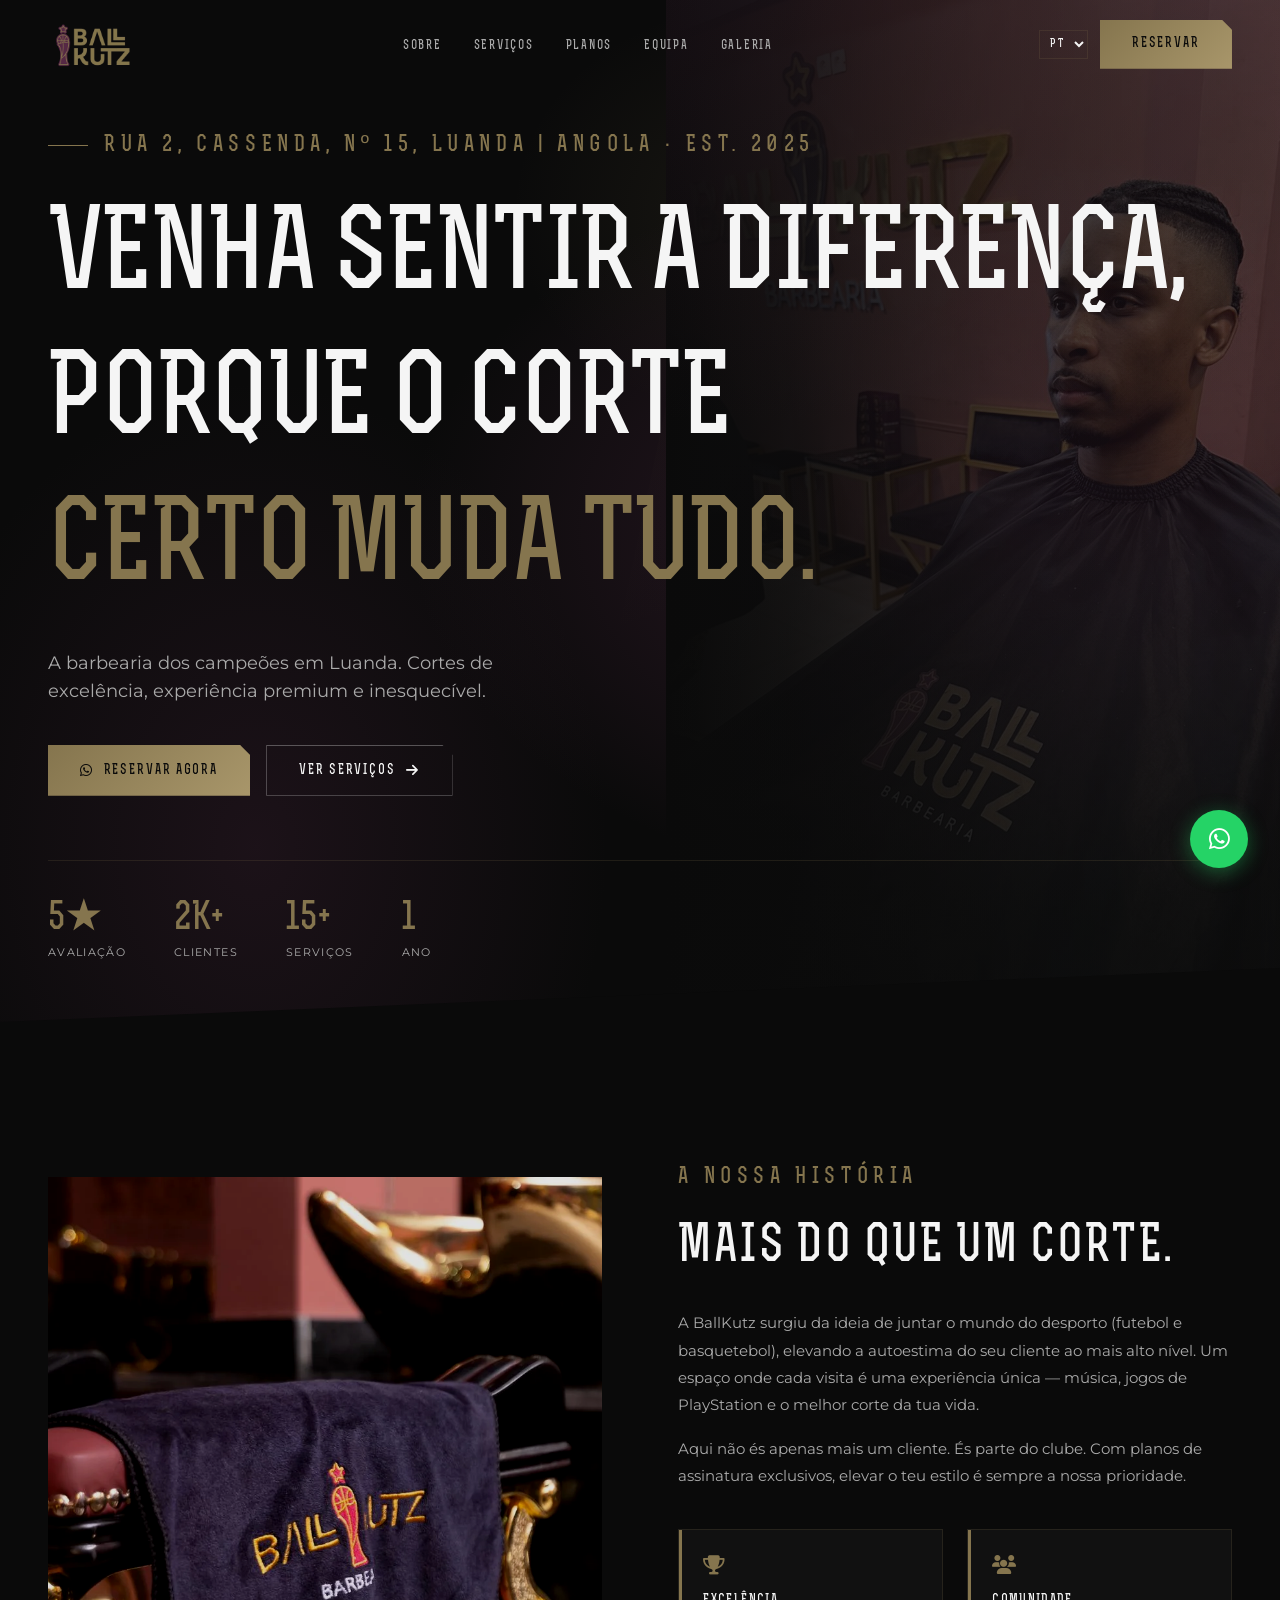
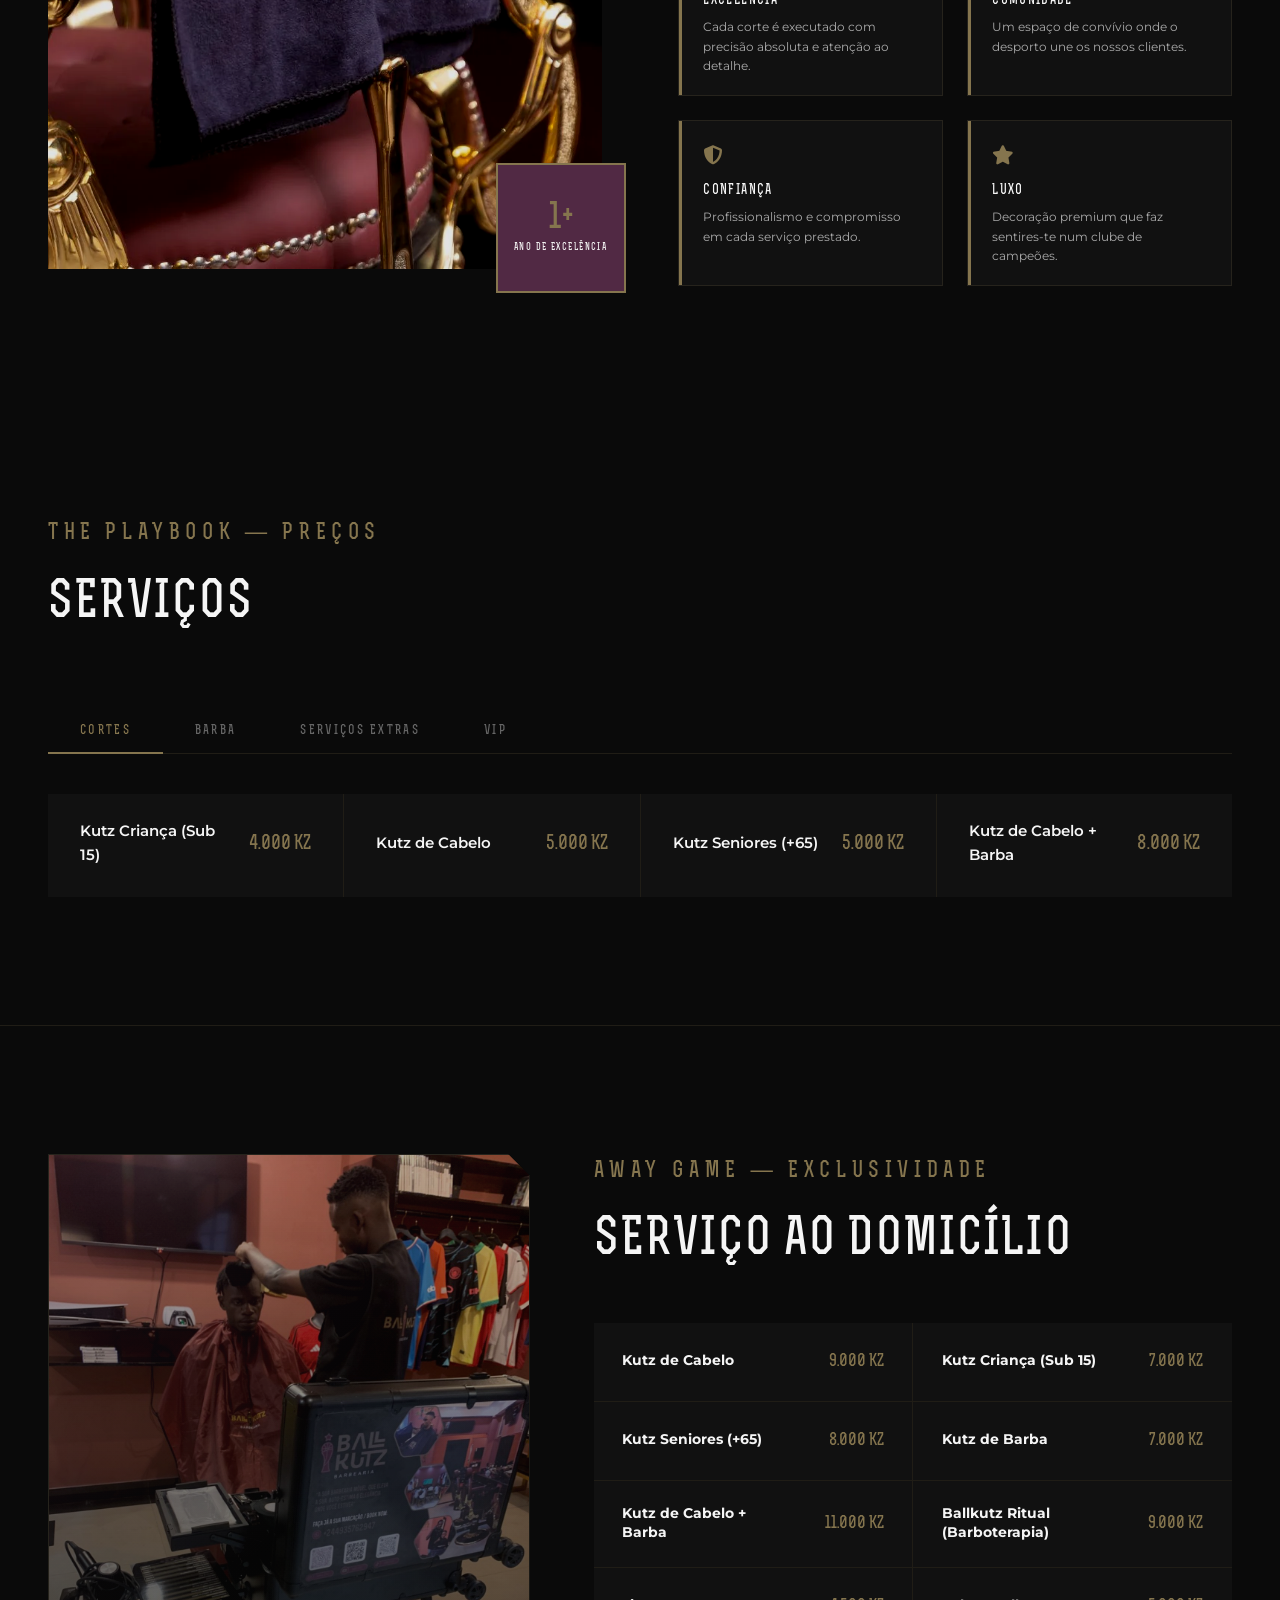
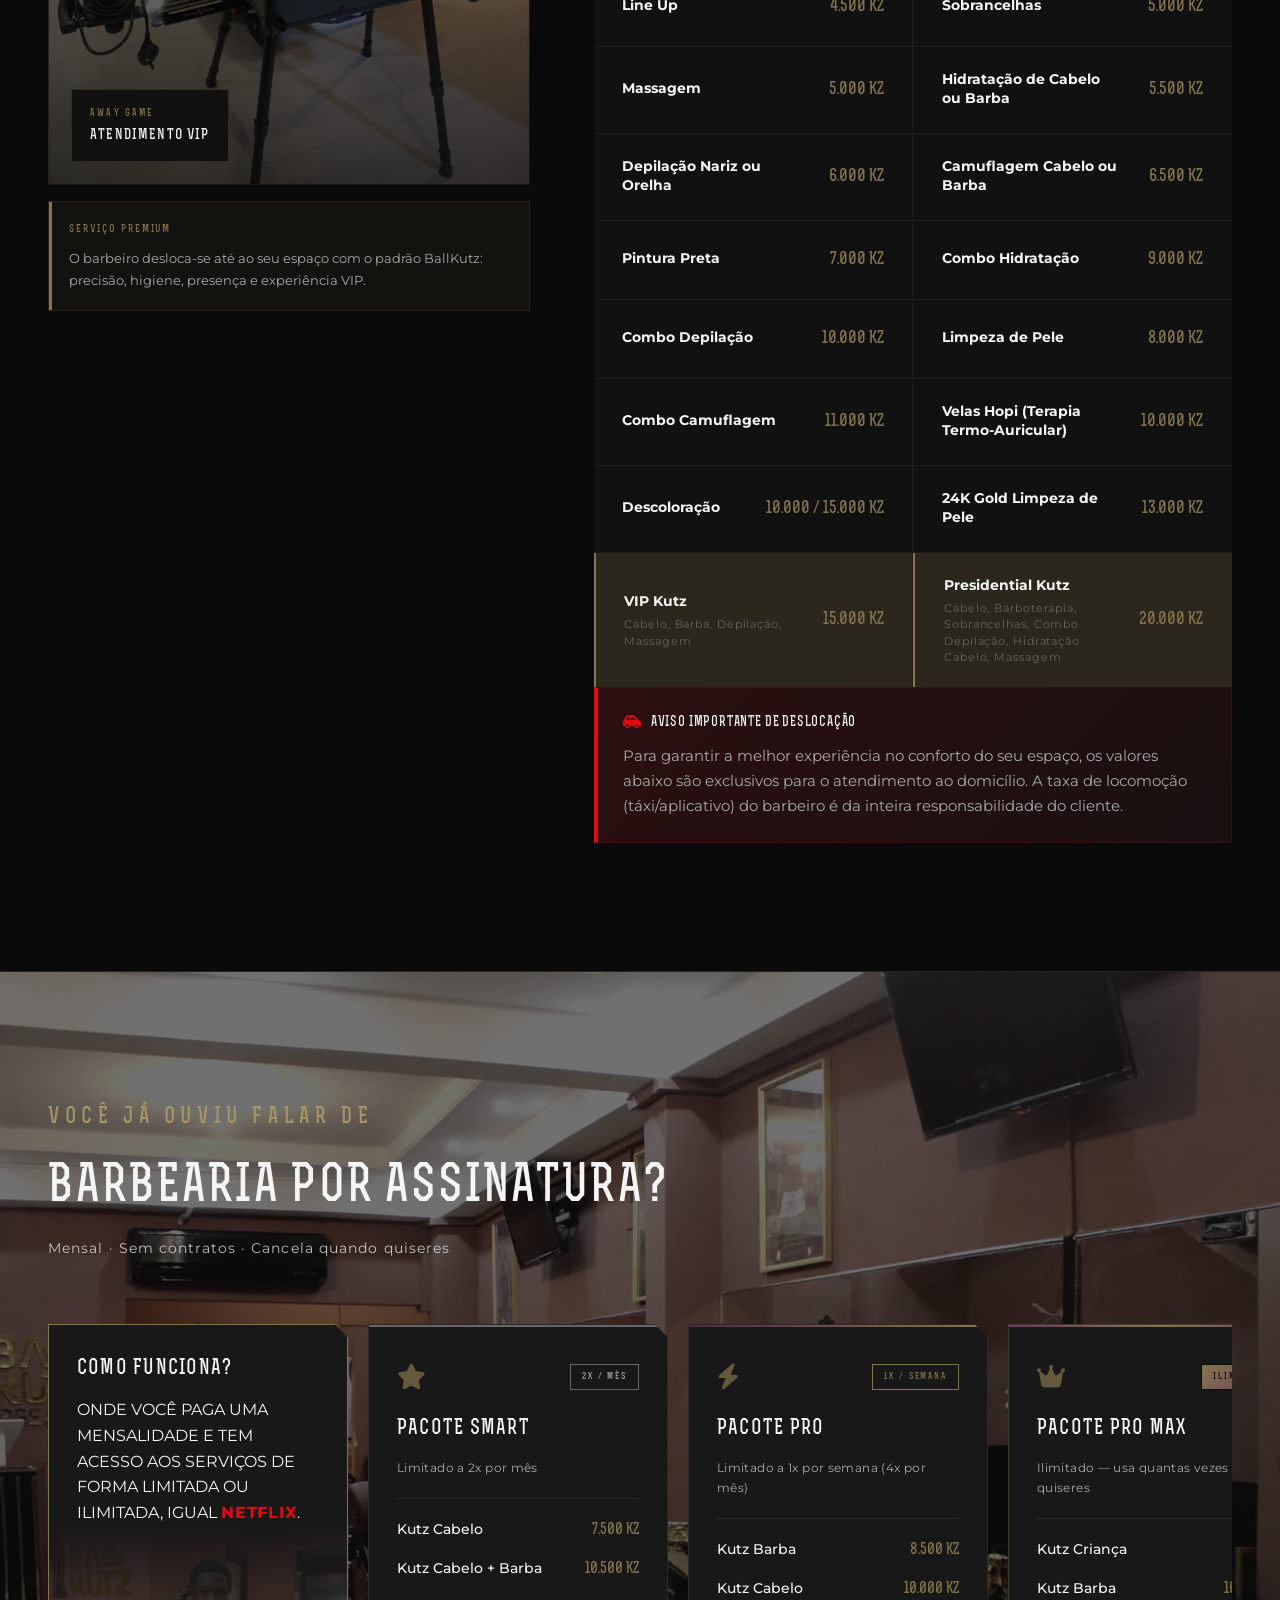
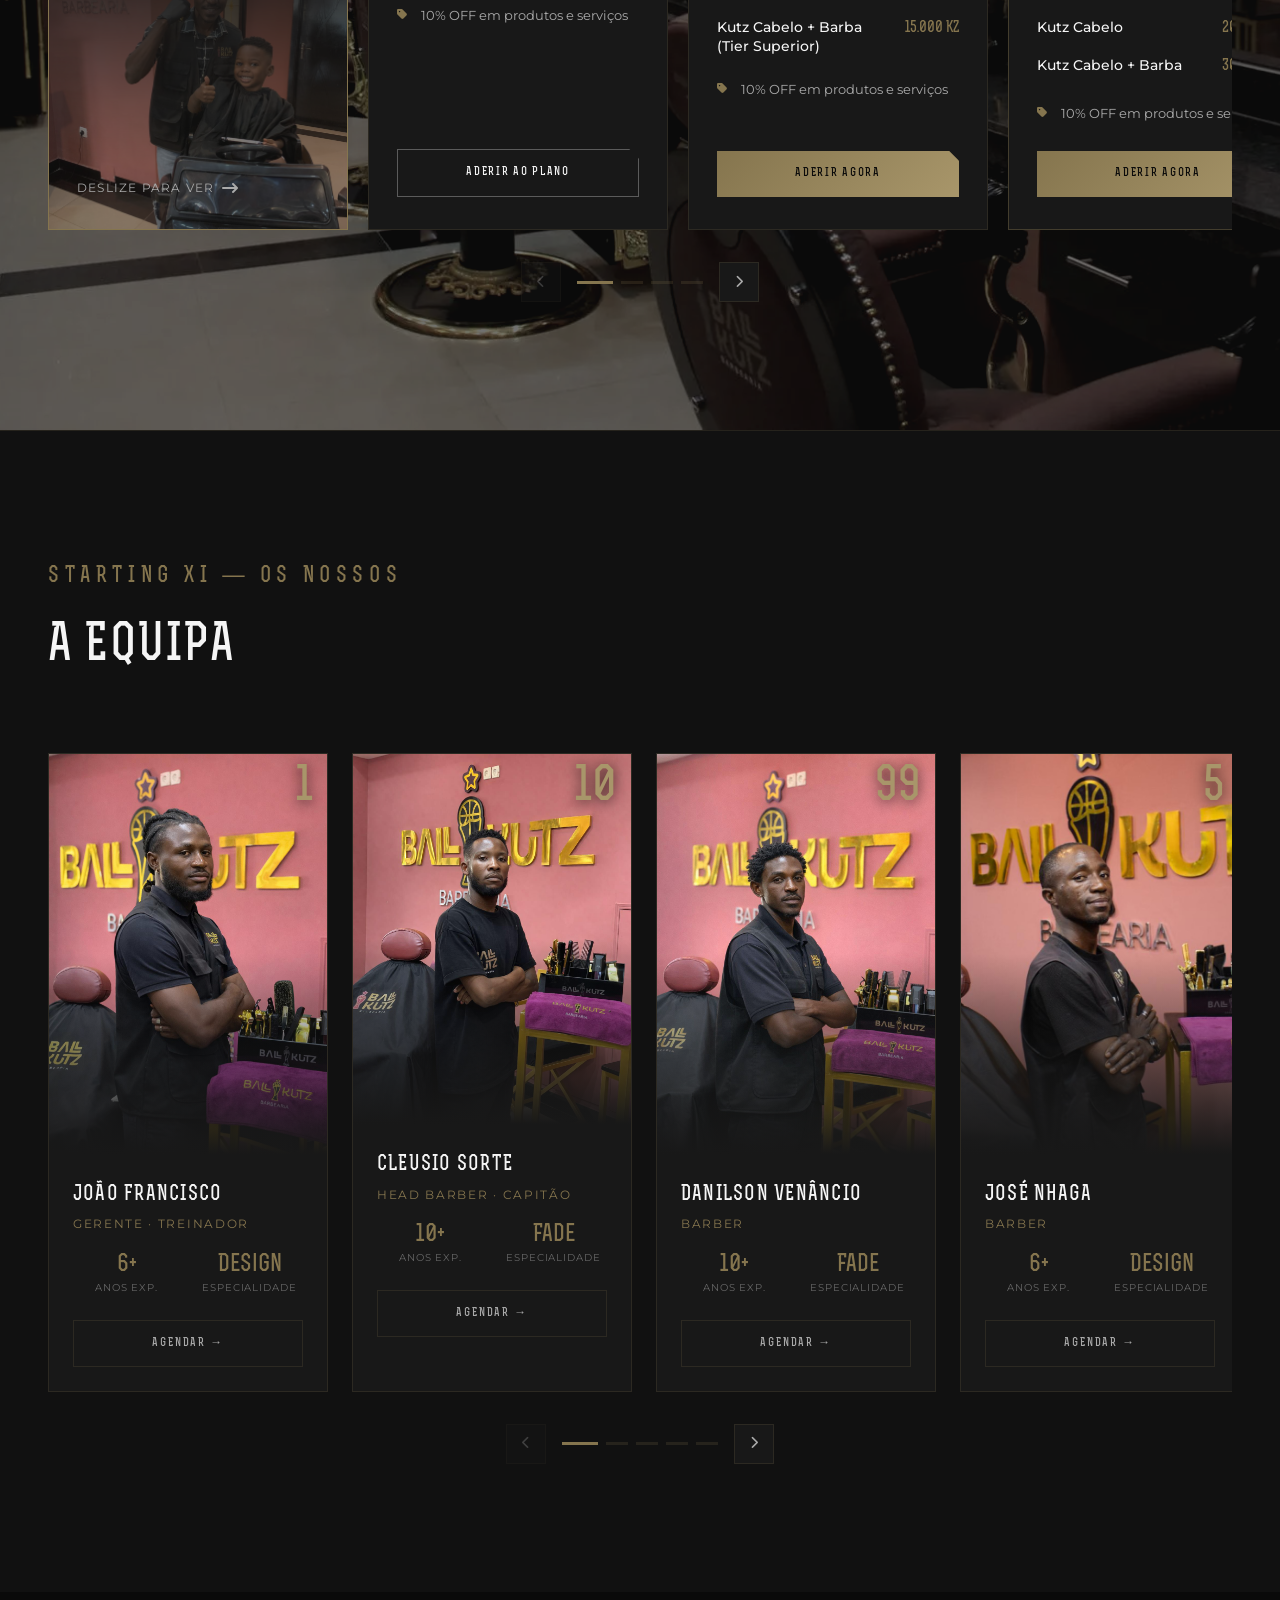
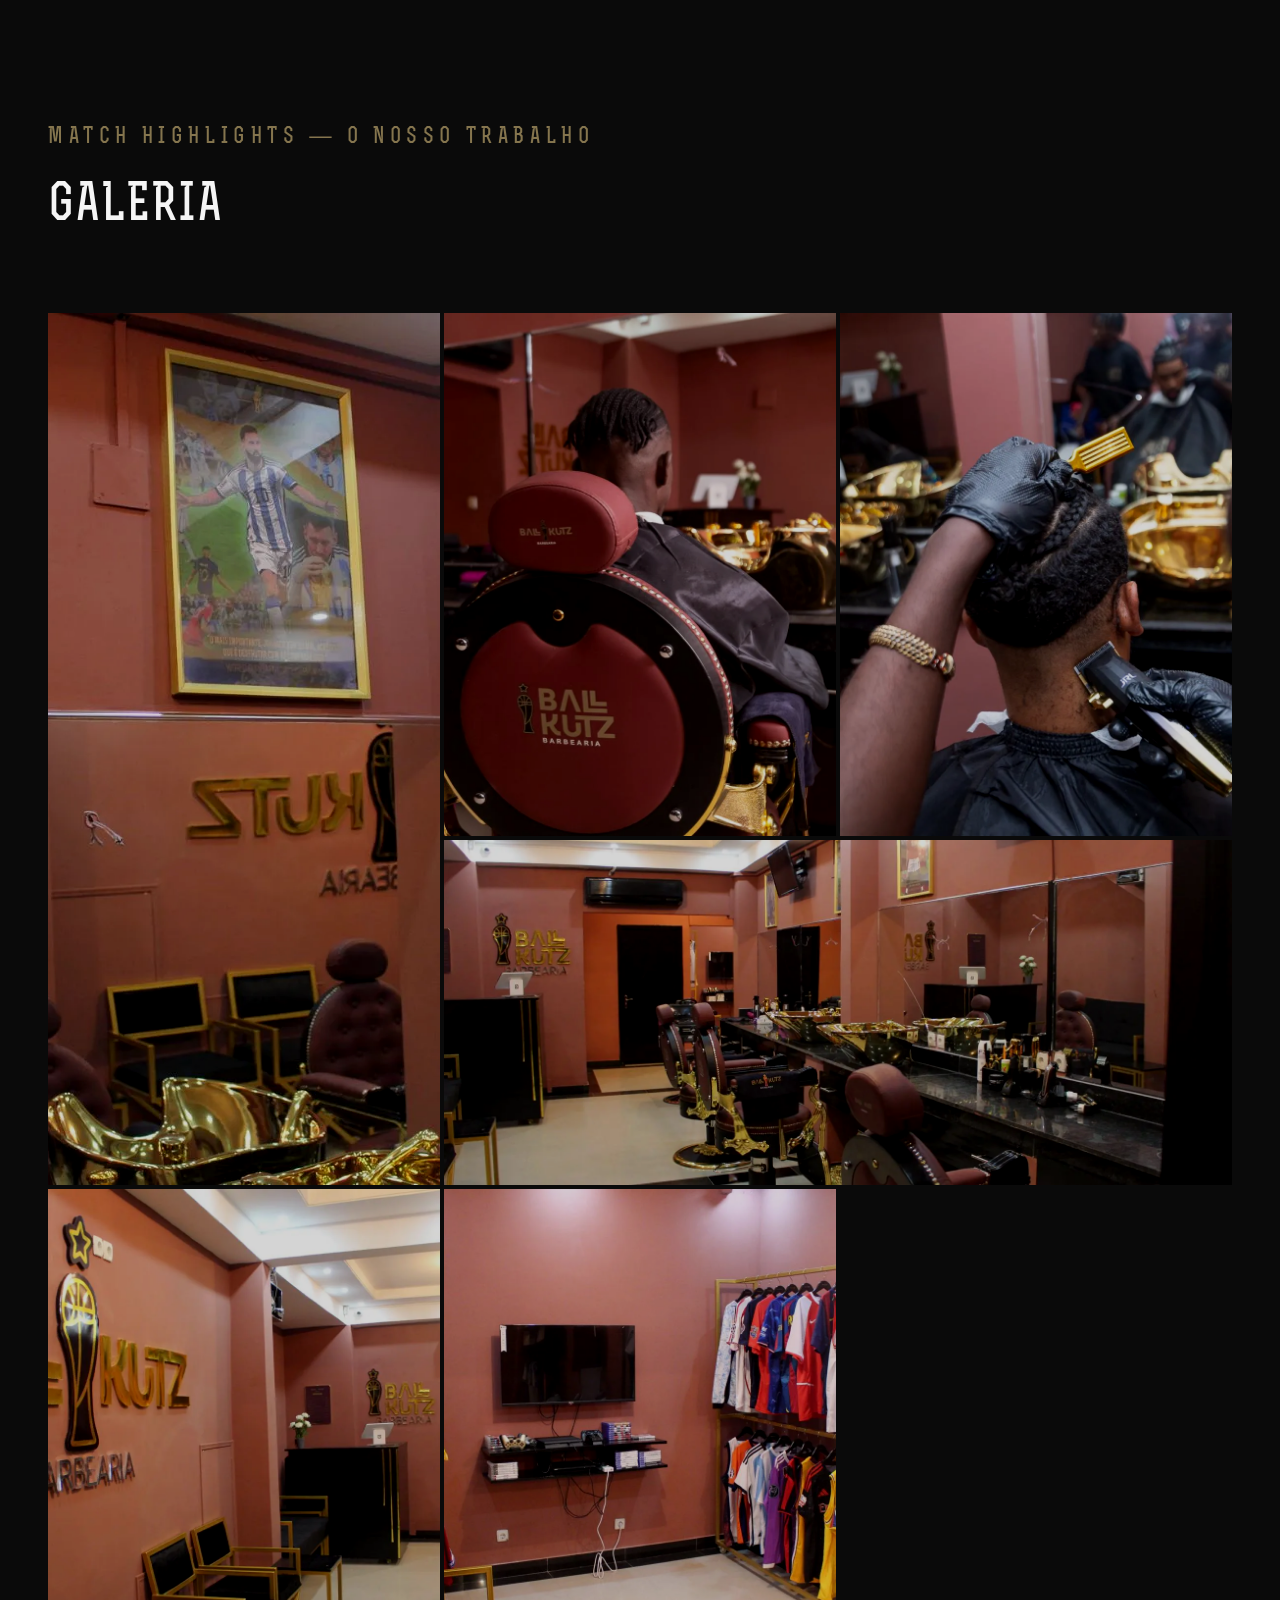
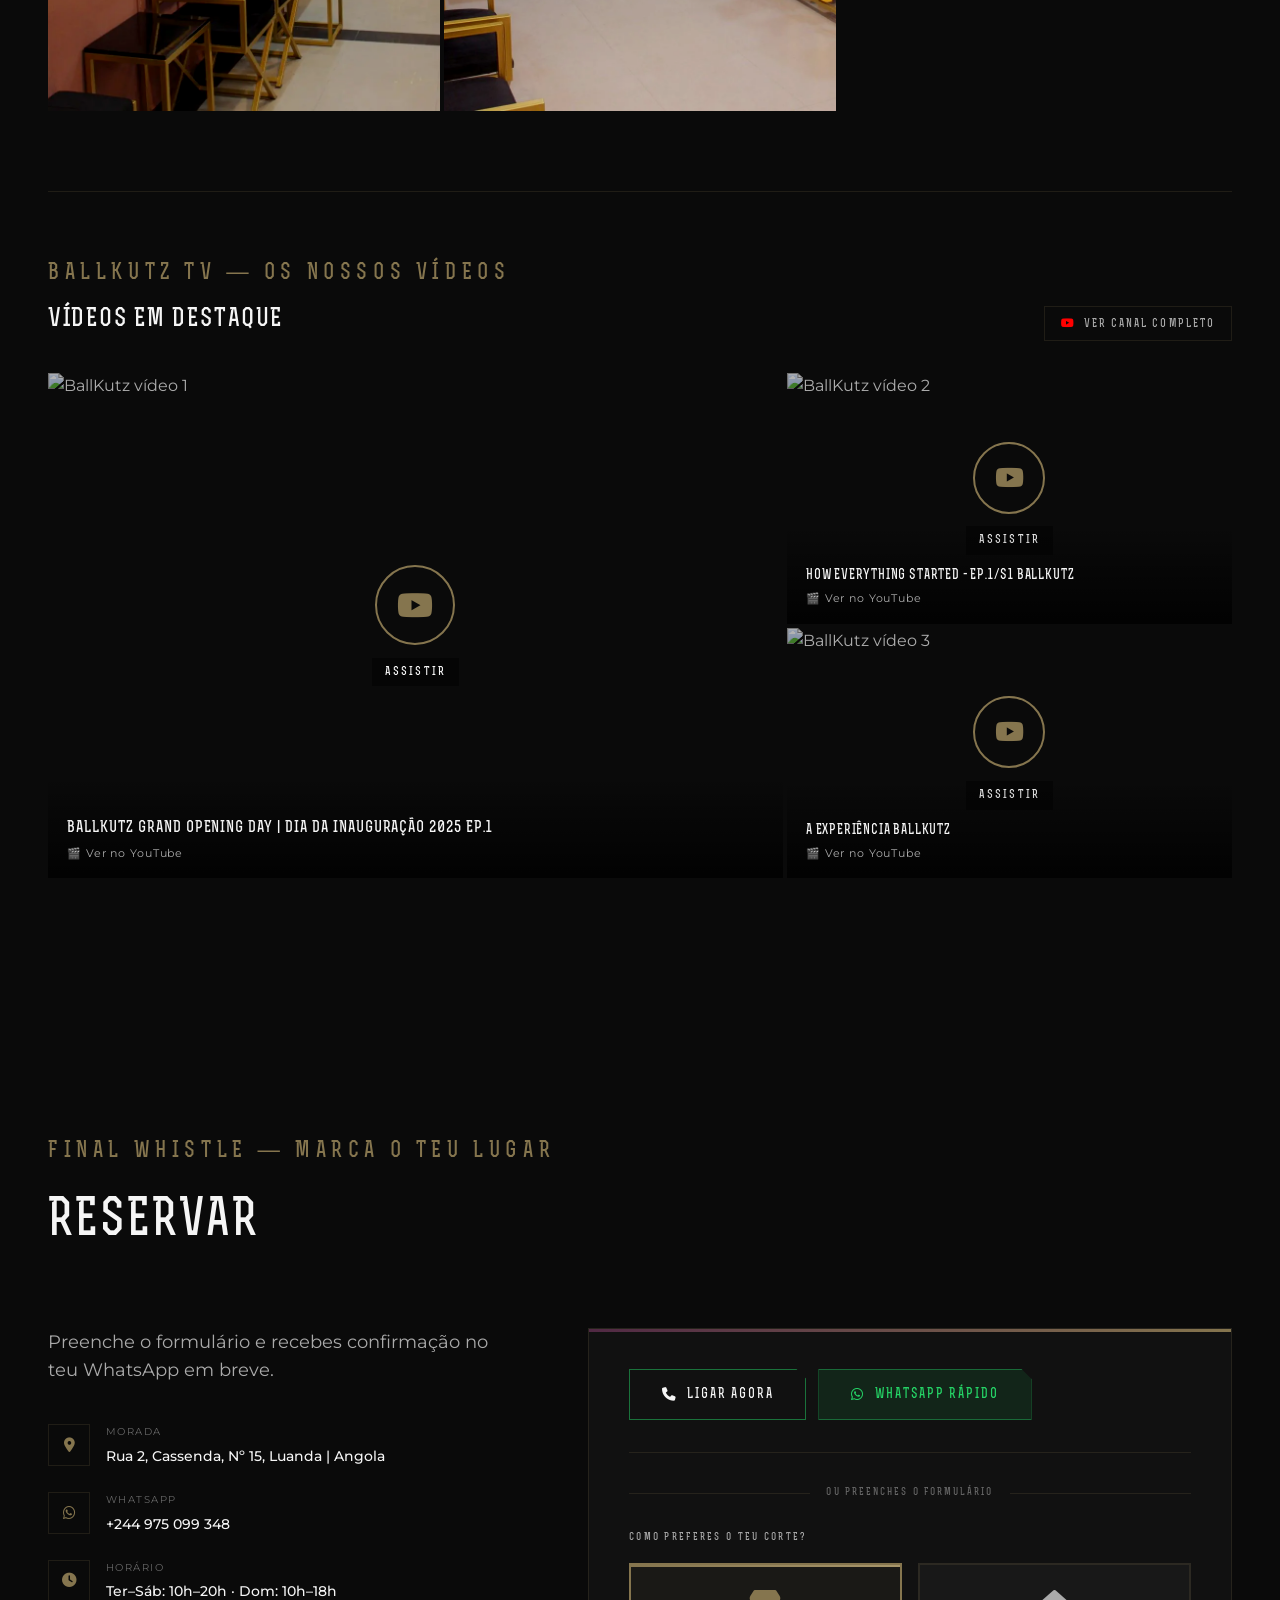
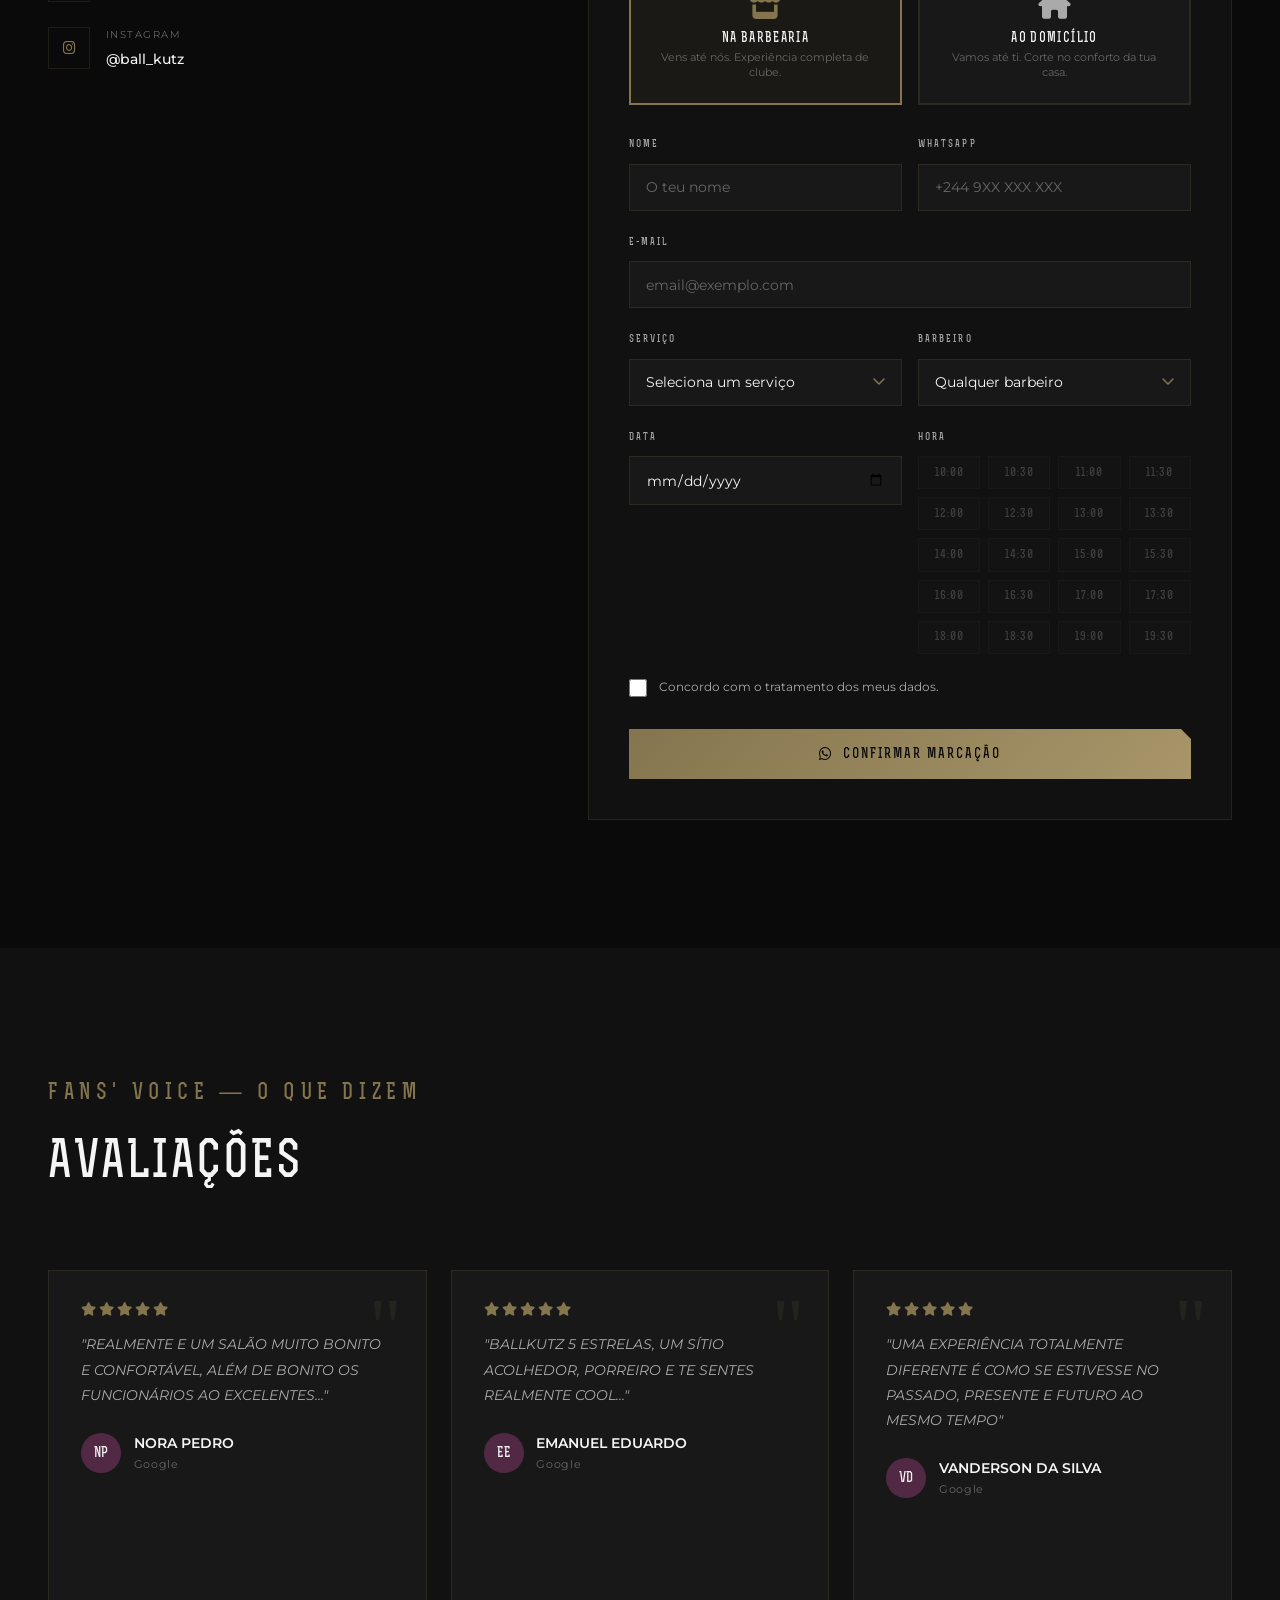
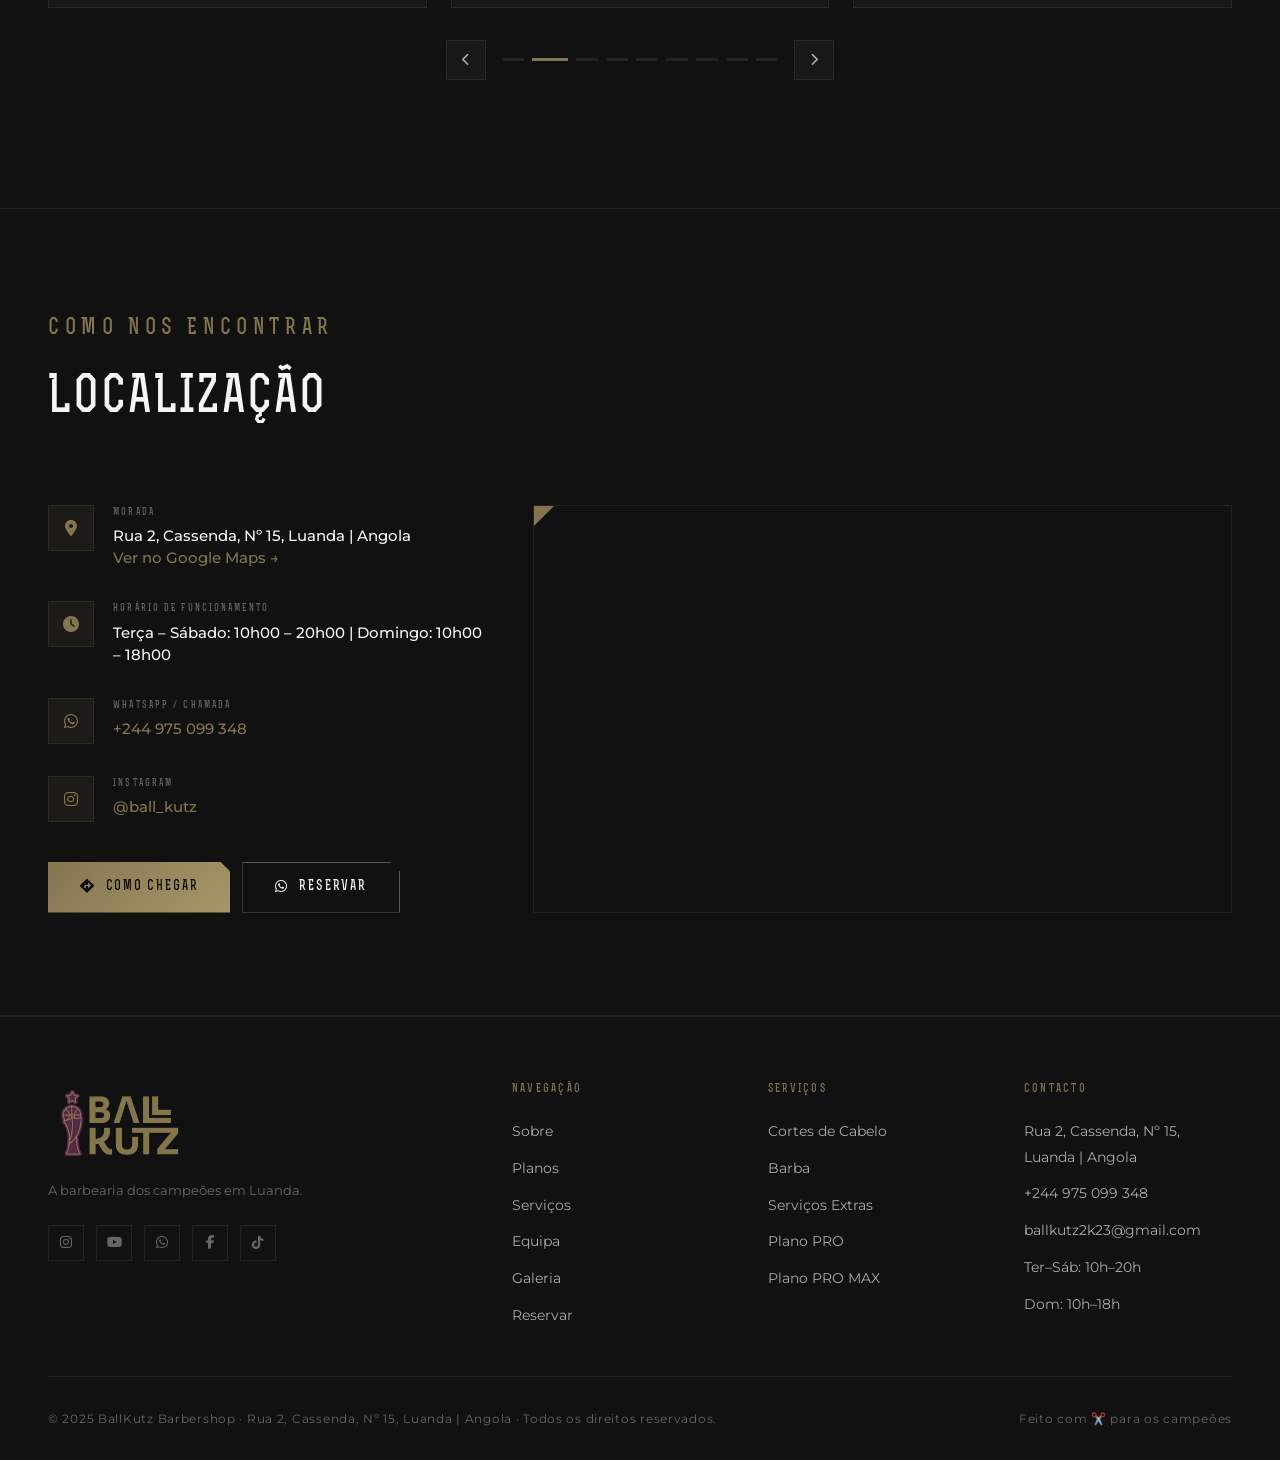
==== commit 25e26da1: "hotfix: ano novo" ====
--- a/index.html
+++ b/index.html
@@ -203,7 +203,7 @@
               </div>
             </div>
             <div>
-              <div class="hero__stat-number">1.5K+</div>
+              <div class="hero__stat-number">2K+</div>
               <div class="hero__stat-label" data-i18n="stat_clients">
                 Clientes
               </div>
@@ -1618,7 +1618,7 @@
                 </div>
                 <div class="barber-card__stats">
                   <div class="barber-stat">
-                    <div class="barber-stat__value">6+</div>
+                    <div class="barber-stat__value">5+</div>
                     <div class="barber-stat__label" data-i18n="stat_years">
                       Anos Exp.
                     </div>
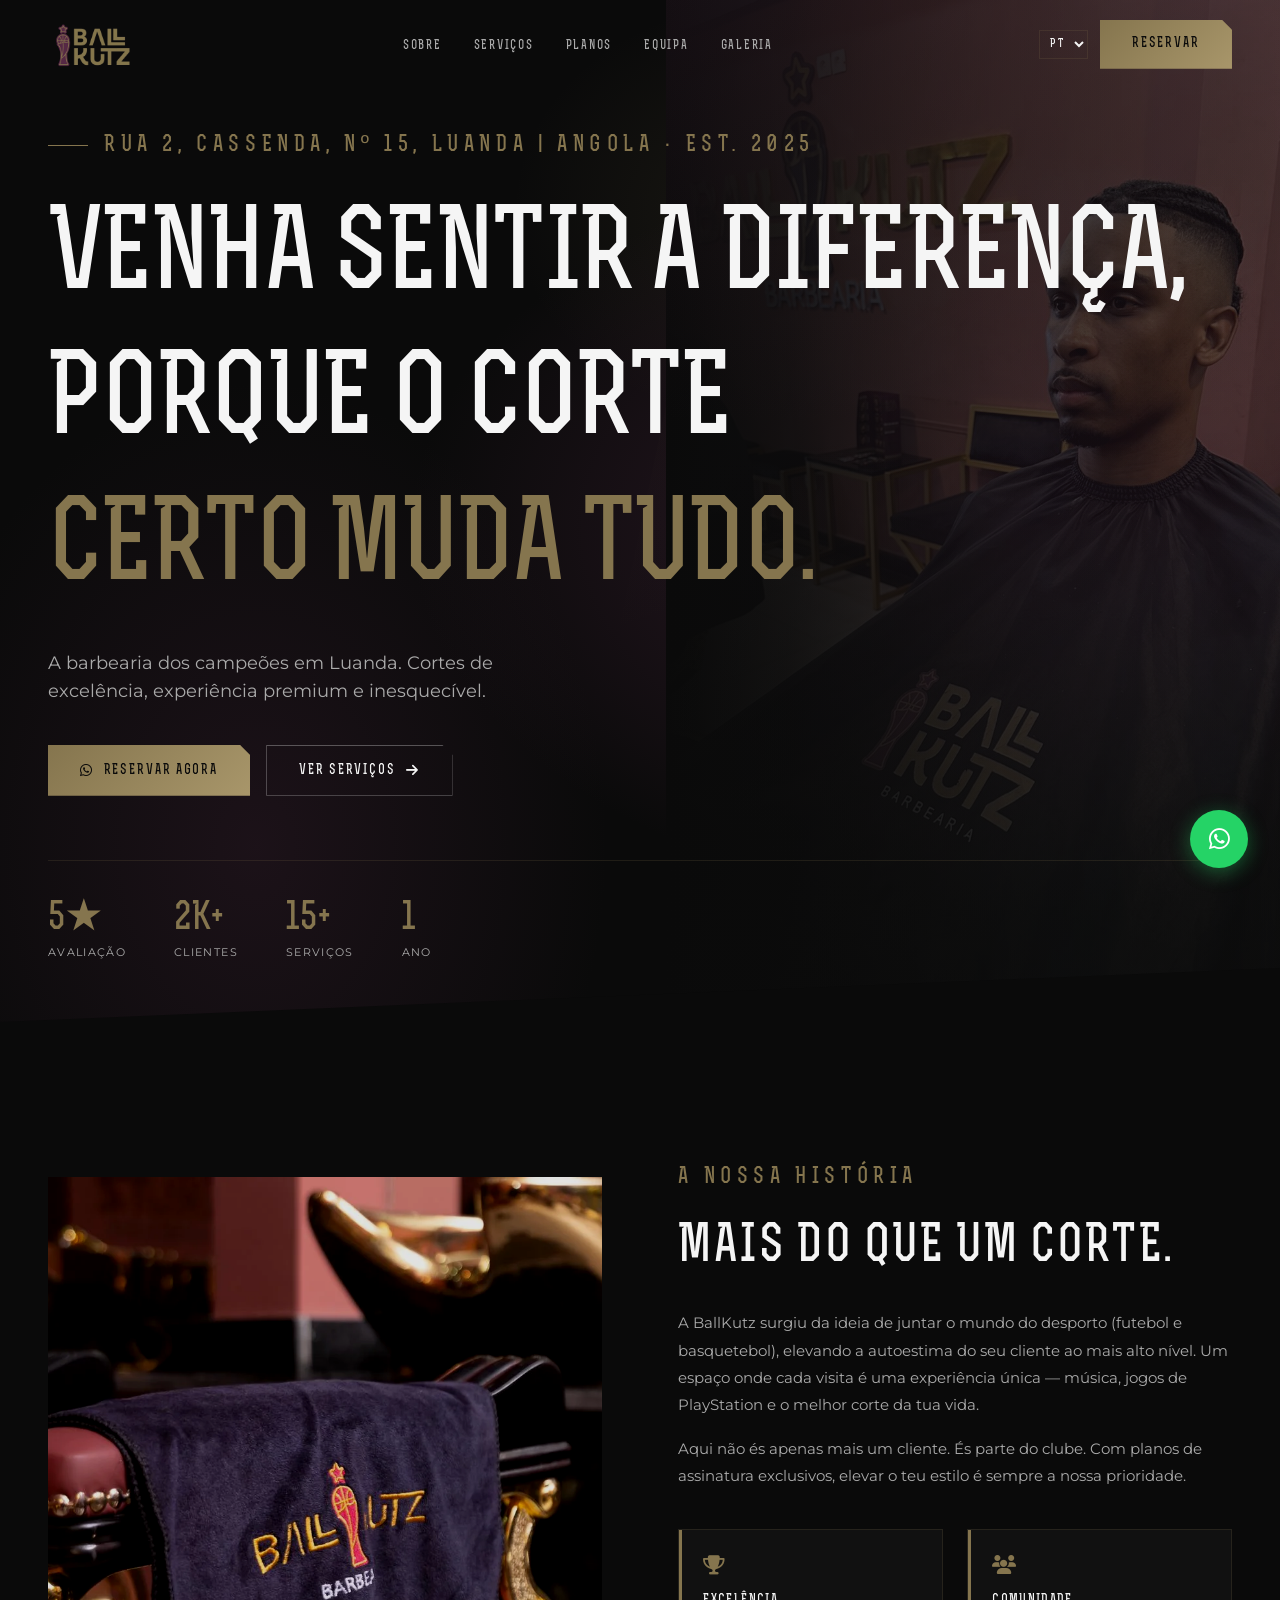
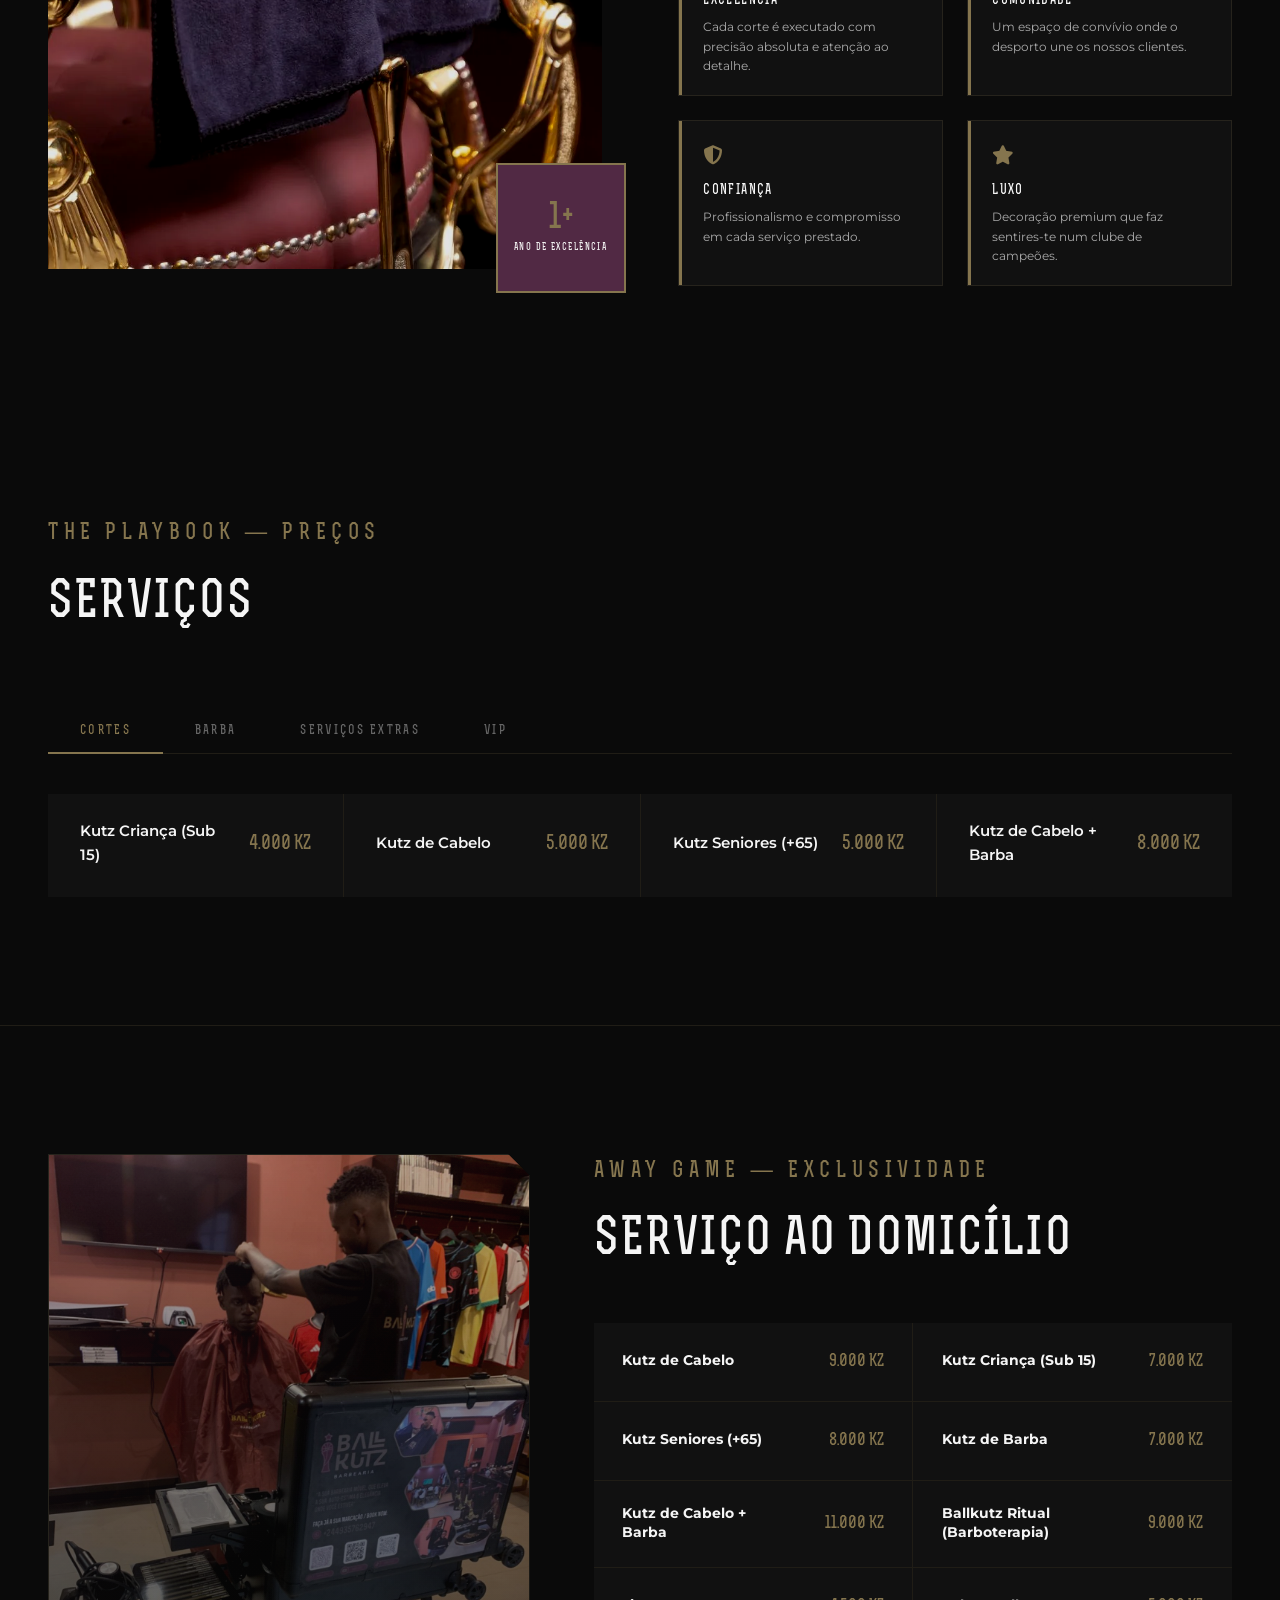
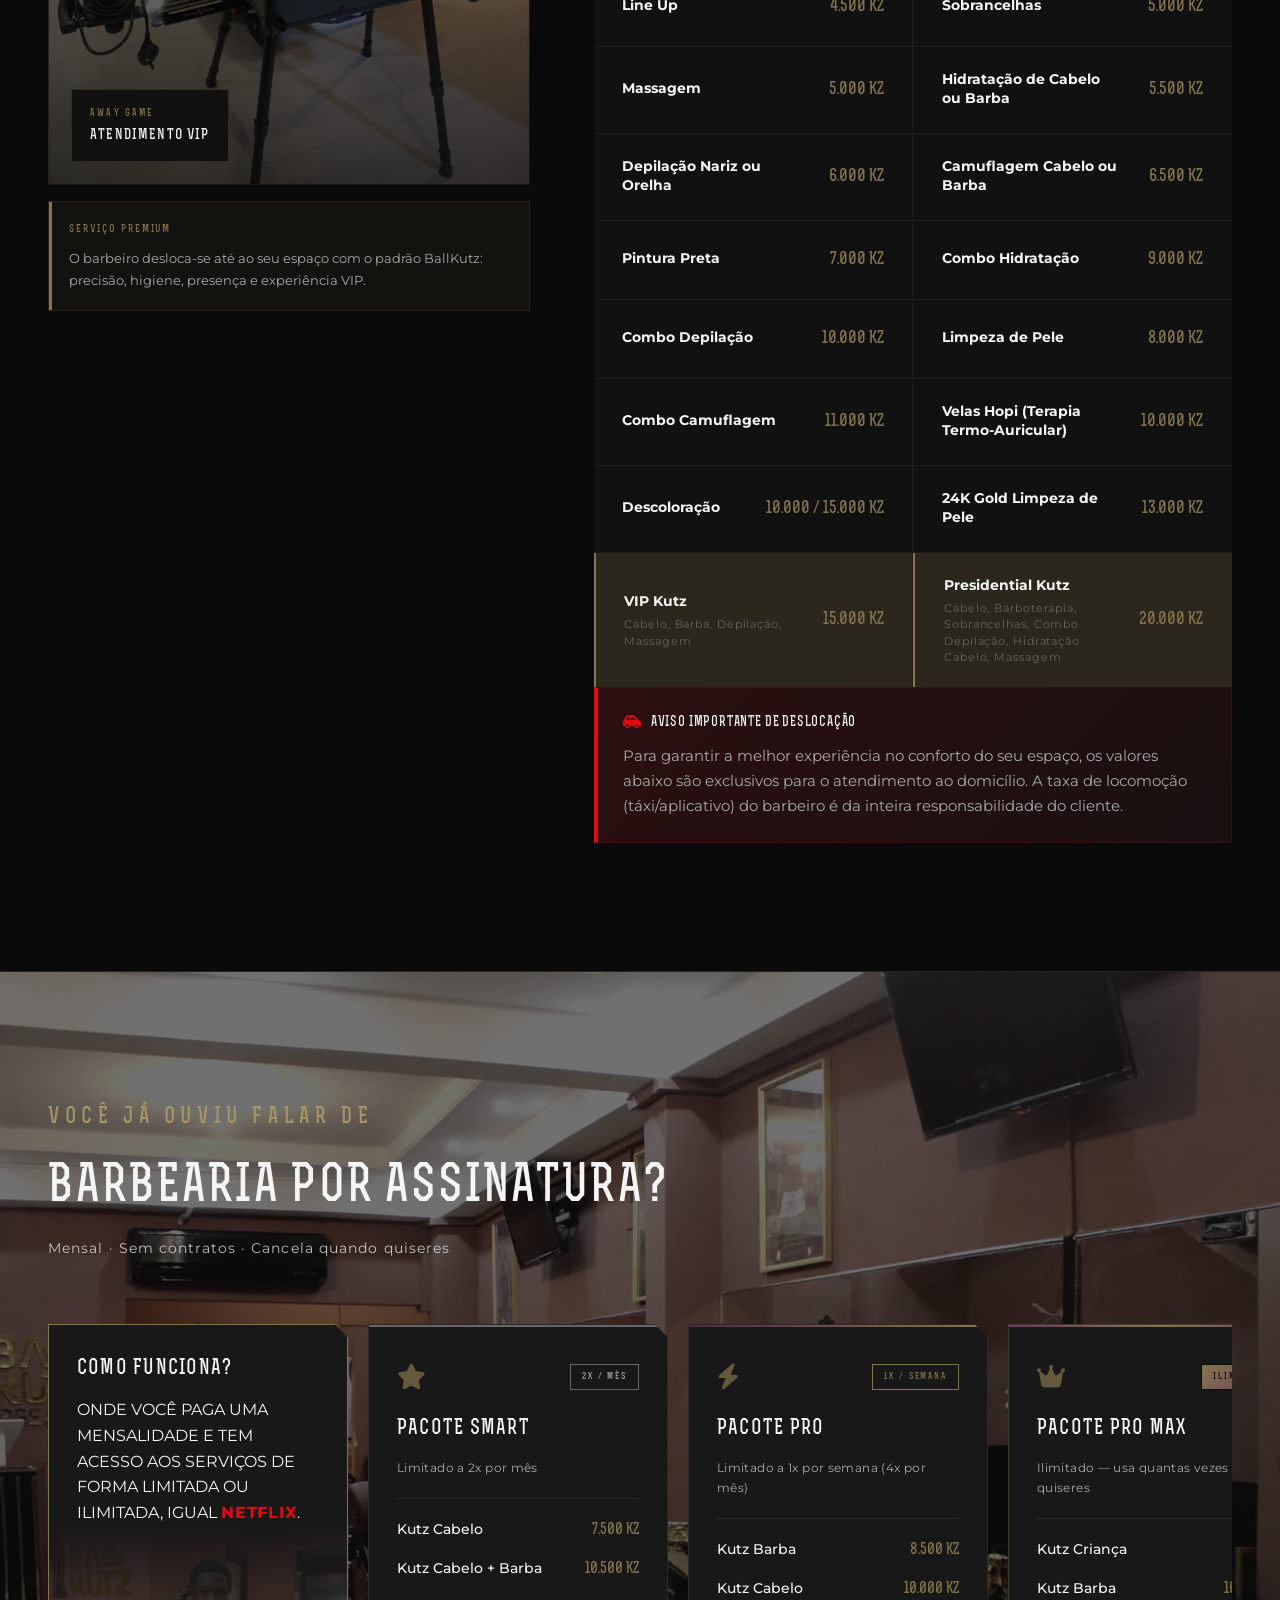
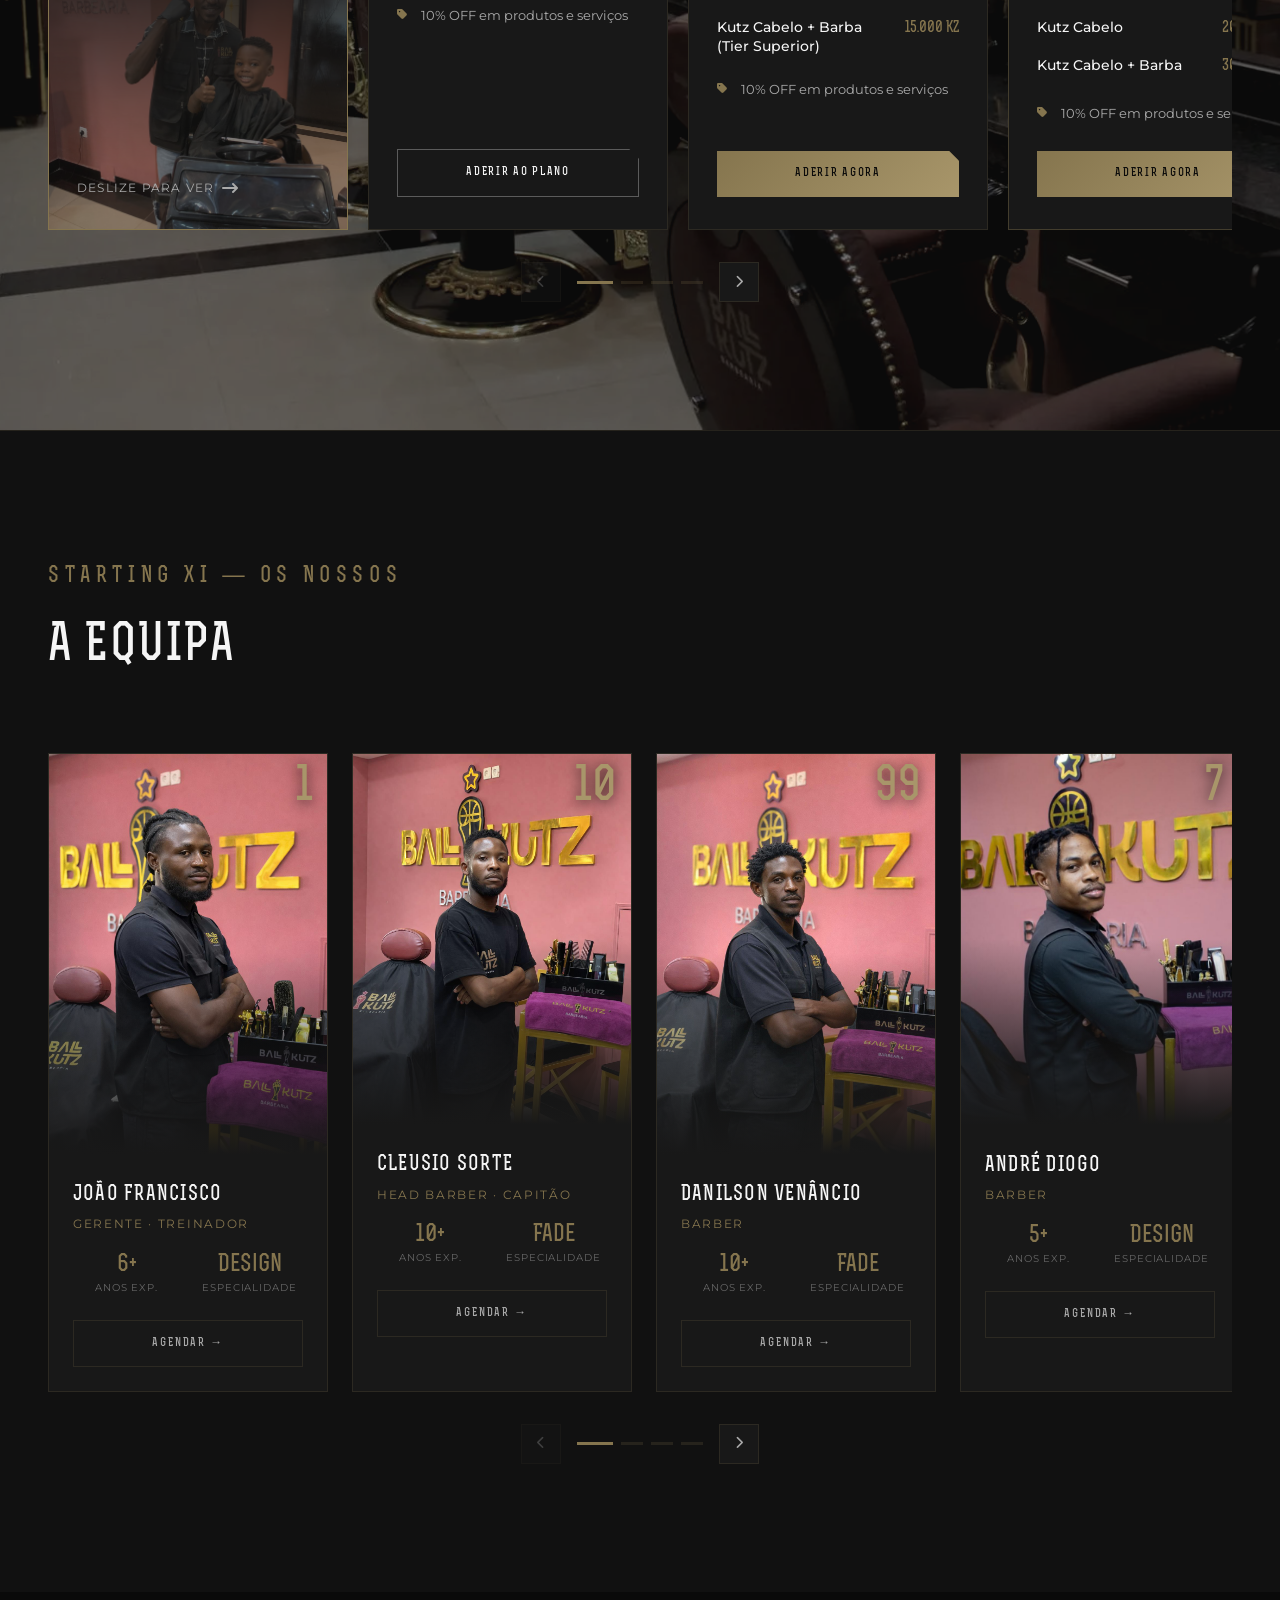
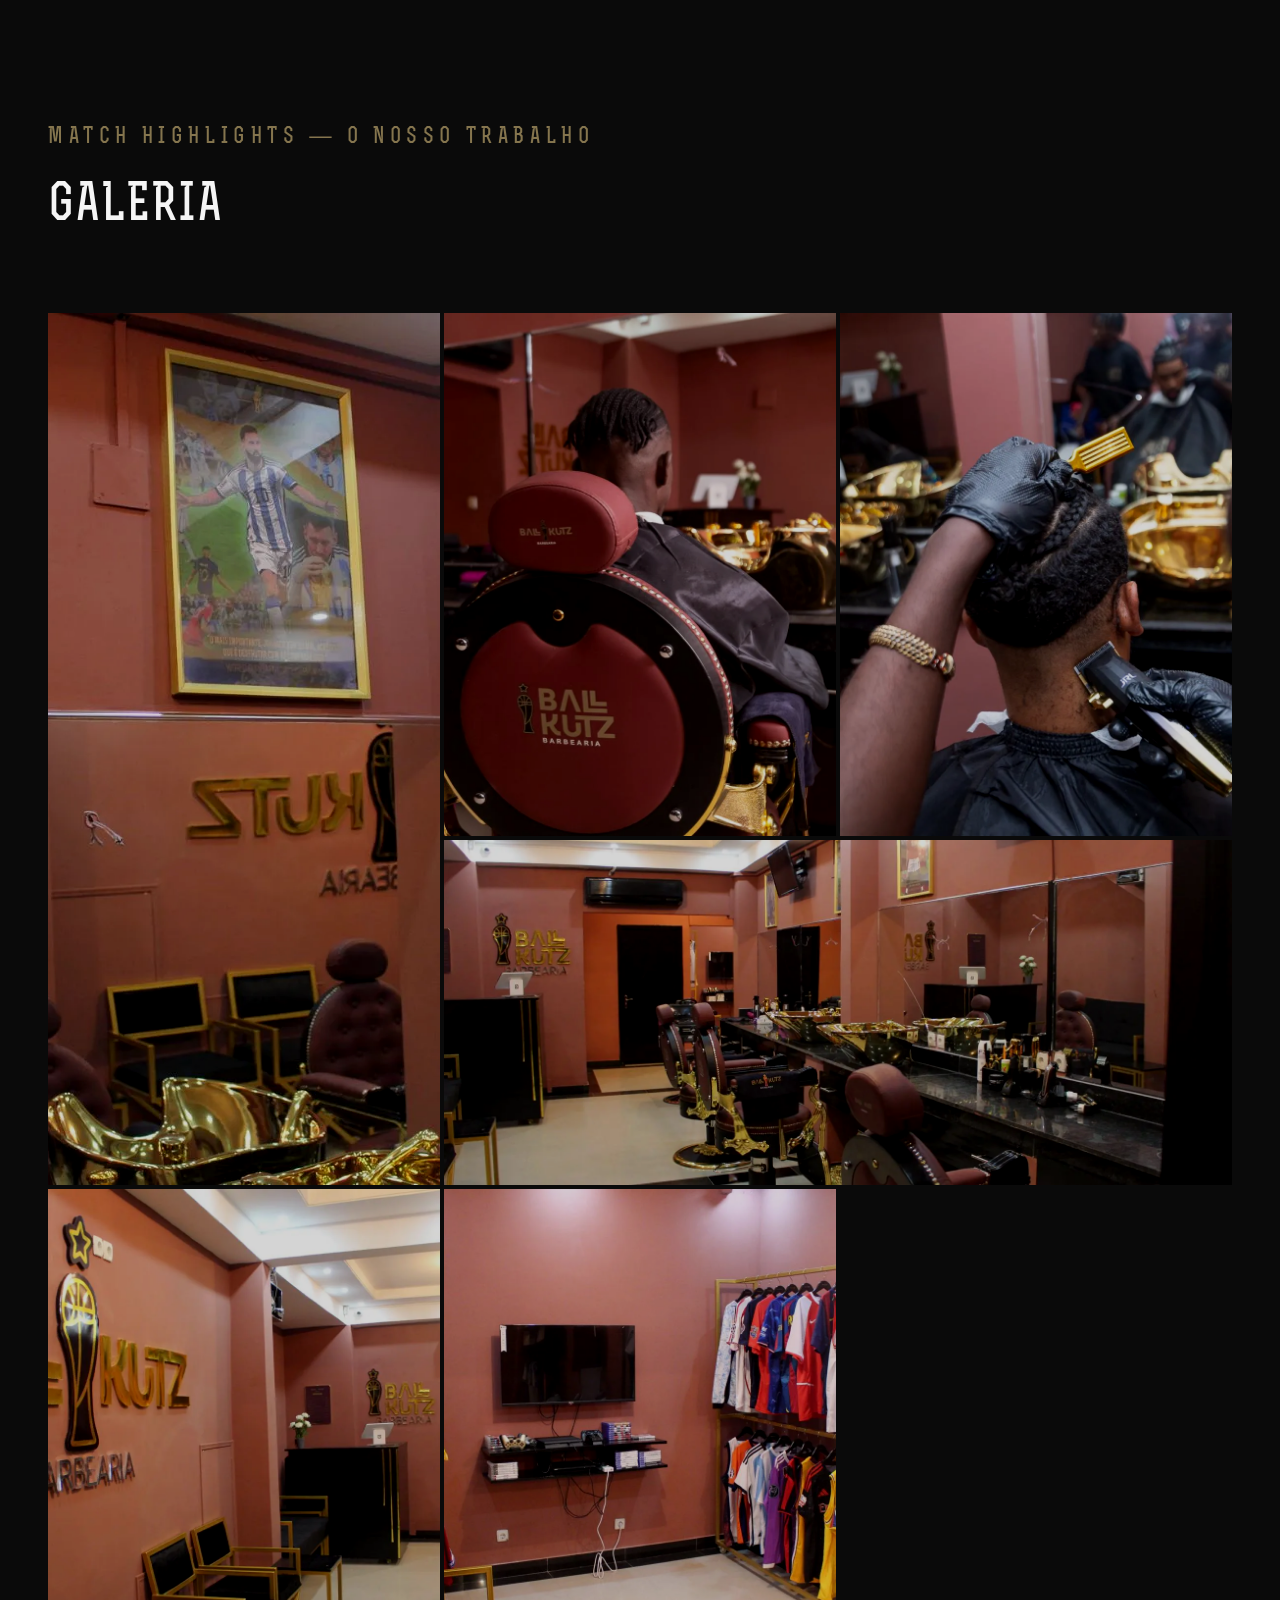
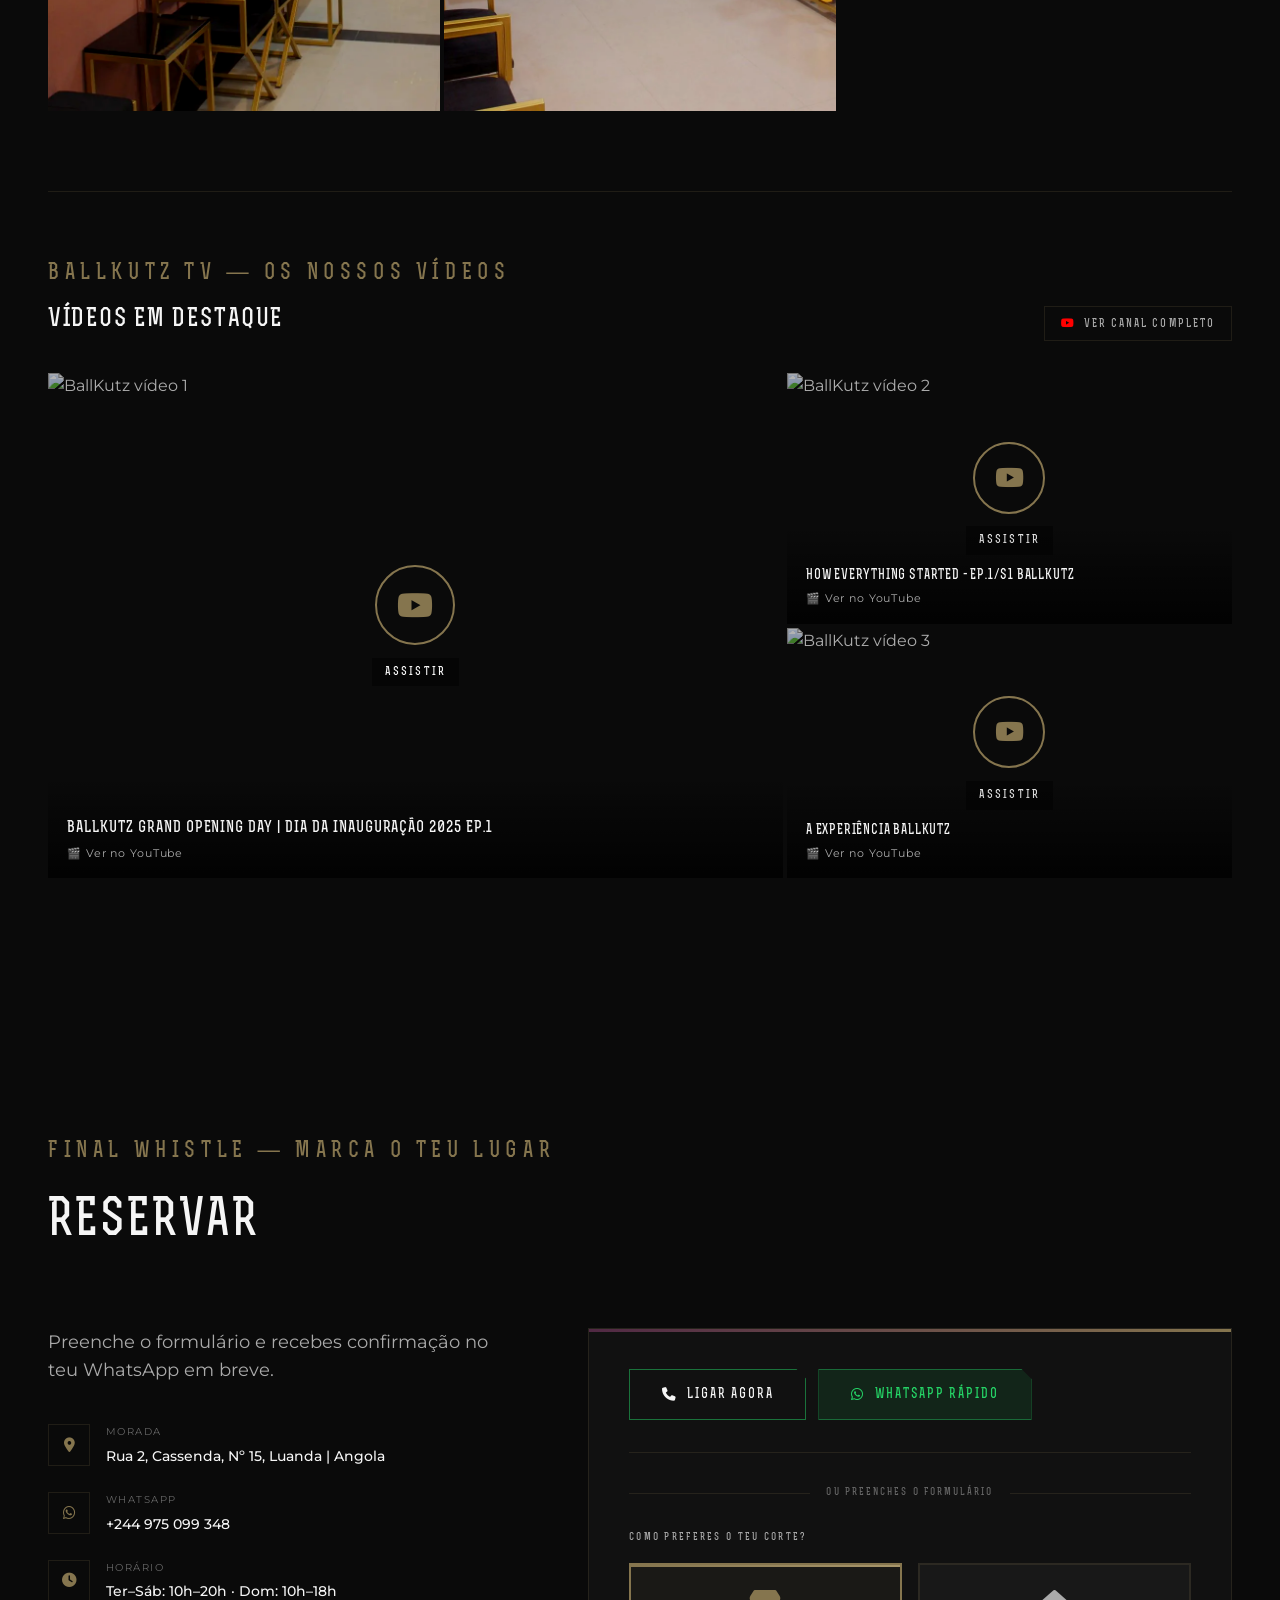
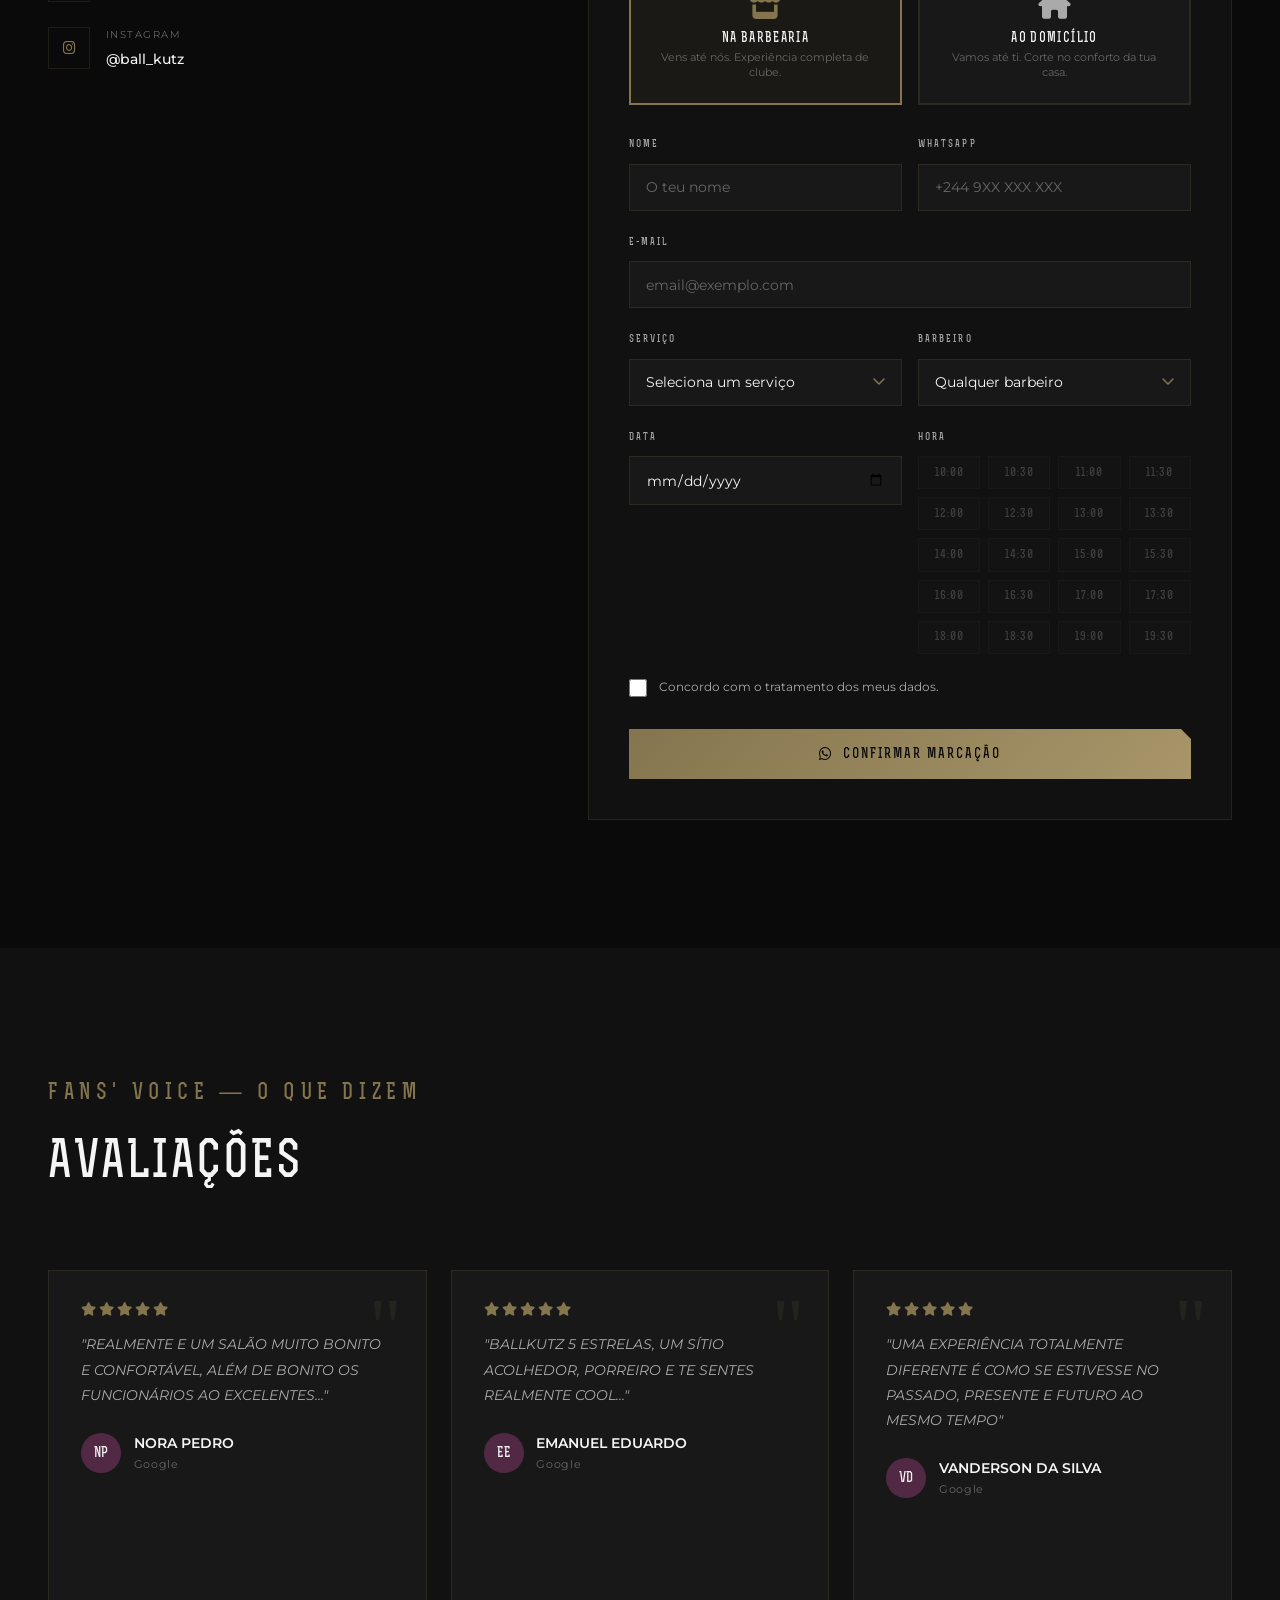
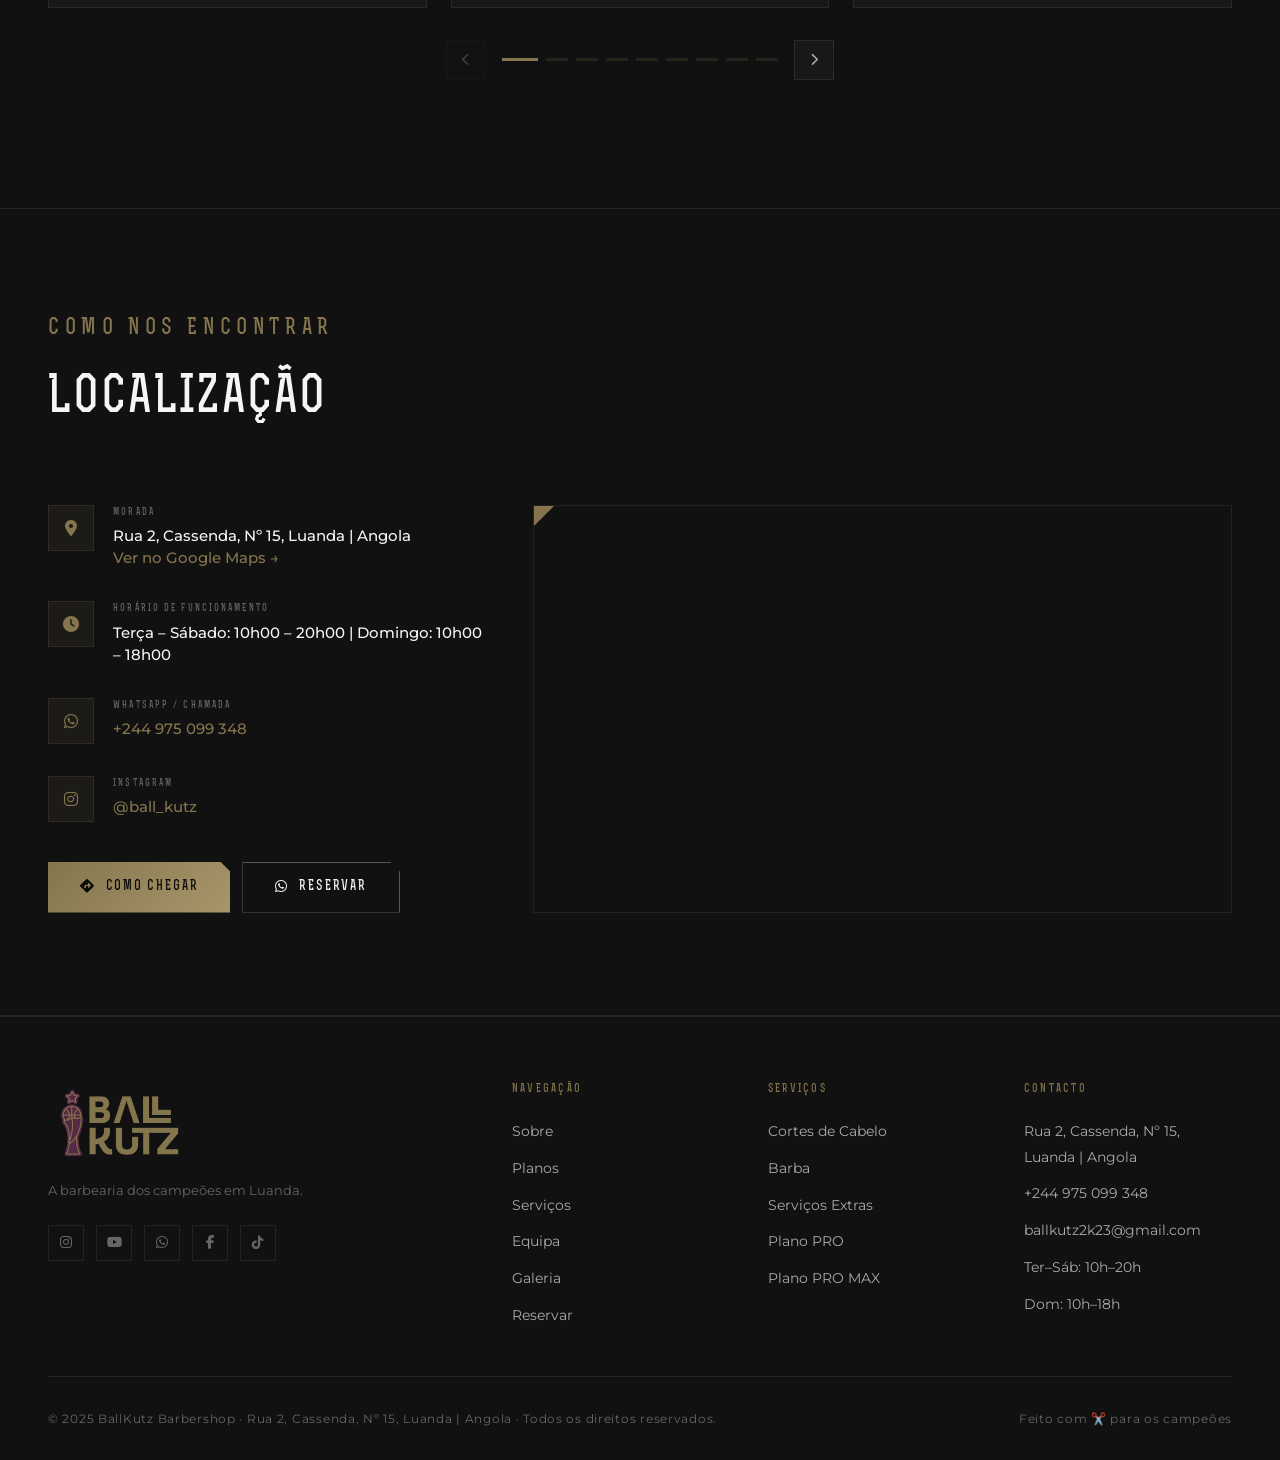
==== commit 9e71f165: "qwrty" ====
--- a/index.html
+++ b/index.html
@@ -1561,7 +1561,7 @@
                 </div>
               </div>
             </div>
-
+            <!-- 
             <div
               class="barber-card reveal"
               data-barber="José"
@@ -1597,7 +1597,7 @@
                   Agendar →
                 </div>
               </div>
-            </div>
+            </div> -->
 
             <div
               class="barber-card reveal"
@@ -2590,7 +2590,7 @@
                   <!-- <option value="Hermenegildo">Hermenegildo</option> -->
                   <option value="João">João</option>
                   <option value="André">André</option>
-                  <option value="José">José</option>
+                  <!-- <option value="José">José</option>-->
                   <!-- <option value="Estevão">Estevão</option> -->
                 </select>
               </div>
